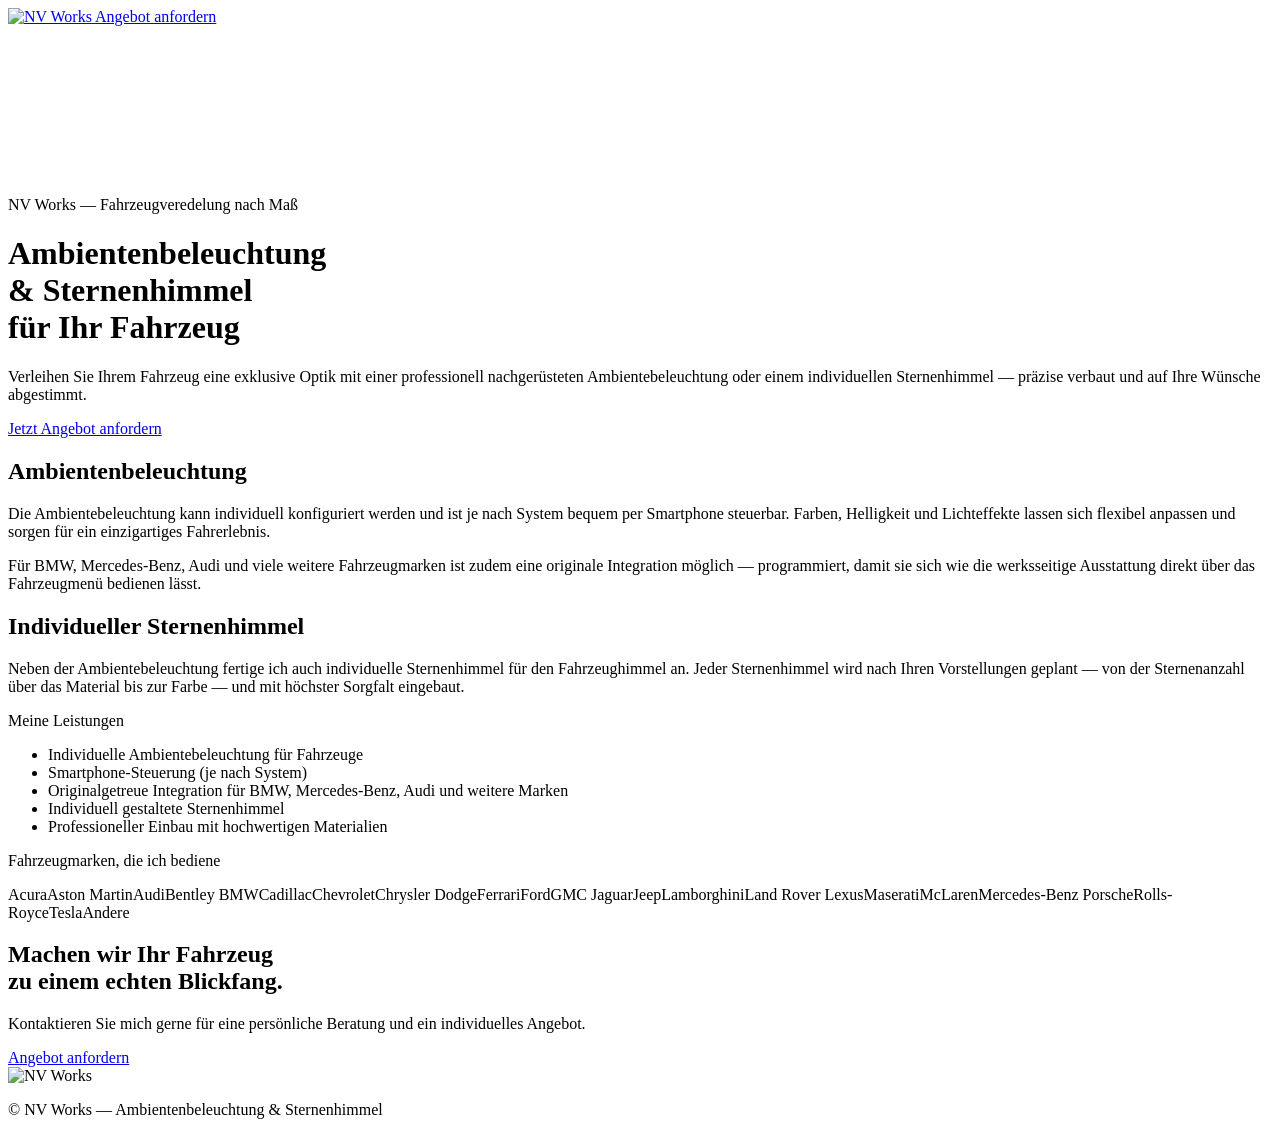
==== index.html @ 104c491f "Update favicon link and image source path" ====
<!DOCTYPE html>
<html lang="de">
<head>
<meta charset="UTF-8">
<meta name="viewport" content="width=device-width, initial-scale=1.0">
<title>NV Works — Ambientenbeleuchtung &amp; Sternenhimmel</title>
<link rel="icon" href="nv-works-logo.jpeg">
<link rel="preconnect" href="https://fonts.googleapis.com">
<link rel="preconnect" href="https://fonts.gstatic.com" crossorigin>
<link href="https://fonts.googleapis.com/css2?family=Oswald:wght@400;500;600;700&family=Inter:wght@400;500;600;700&display=swap" rel="stylesheet">
<link rel="stylesheet" href="css/style.css">
</head>
<body>

<nav class="nav">
  <div class="nav-inner">
    <a href="index.html" class="brand">
     <img src="images/nv-works-logo.jpeg" alt="NV Works" class="brand-logo">
    <a href="quote.html" class="nav-cta">Angebot anfordern</a>
  </div>
</nav>

<header class="hero">
  <canvas id="starfield"></canvas>
  <div class="hero-content">
    <p class="eyebrow">NV Works — Fahrzeugveredelung nach Maß</p>
    <h1>Ambientenbeleuchtung<br>&amp; Sternenhimmel<br>für Ihr Fahrzeug</h1>
    <p class="hero-sub">Verleihen Sie Ihrem Fahrzeug eine exklusive Optik mit einer professionell nachgerüsteten Ambientebeleuchtung oder einem individuellen Sternenhimmel — präzise verbaut und auf Ihre Wünsche abgestimmt.</p>
    <a href="quote.html" class="btn-primary">Jetzt Angebot anfordern</a>
  </div>
</header>

<section class="intro">
  <div class="intro-grid">
    <div class="intro-card">
      <h2>Ambientenbeleuchtung</h2>
      <p>Die Ambientebeleuchtung kann individuell konfiguriert werden und ist je nach System bequem per Smartphone steuerbar. Farben, Helligkeit und Lichteffekte lassen sich flexibel anpassen und sorgen für ein einzigartiges Fahrerlebnis.</p>
      <p>Für BMW, Mercedes-Benz, Audi und viele weitere Fahrzeugmarken ist zudem eine originale Integration möglich — programmiert, damit sie sich wie die werksseitige Ausstattung direkt über das Fahrzeugmenü bedienen lässt.</p>
    </div>
    <div class="intro-card">
      <h2>Individueller Sternenhimmel</h2>
      <p>Neben der Ambientebeleuchtung fertige ich auch individuelle Sternenhimmel für den Fahrzeughimmel an. Jeder Sternenhimmel wird nach Ihren Vorstellungen geplant — von der Sternenanzahl über das Material bis zur Farbe — und mit höchster Sorgfalt eingebaut.</p>
    </div>
  </div>
</section>

<section class="services">
  <p class="eyebrow center">Meine Leistungen</p>
  <ul class="service-list">
    <li>Individuelle Ambientebeleuchtung für Fahrzeuge</li>
    <li>Smartphone-Steuerung (je nach System)</li>
    <li>Originalgetreue Integration für BMW, Mercedes-Benz, Audi und weitere Marken</li>
    <li>Individuell gestaltete Sternenhimmel</li>
    <li>Professioneller Einbau mit hochwertigen Materialien</li>
  </ul>
</section>

<section class="brands">
  <p class="eyebrow center">Fahrzeugmarken, die ich bediene</p>
  <div class="brand-grid">
    <span>Acura</span><span>Aston Martin</span><span>Audi</span><span>Bentley</span>
    <span>BMW</span><span>Cadillac</span><span>Chevrolet</span><span>Chrysler</span>
    <span>Dodge</span><span>Ferrari</span><span>Ford</span><span>GMC</span>
    <span>Jaguar</span><span>Jeep</span><span>Lamborghini</span><span>Land Rover</span>
    <span>Lexus</span><span>Maserati</span><span>McLaren</span><span>Mercedes-Benz</span>
    <span>Porsche</span><span>Rolls-Royce</span><span>Tesla</span><span>Andere</span>
  </div>
</section>

<section class="cta">
  <h2>Machen wir Ihr Fahrzeug<br>zu einem echten Blickfang.</h2>
  <p>Kontaktieren Sie mich gerne für eine persönliche Beratung und ein individuelles Angebot.</p>
  <a href="quote.html" class="btn-primary">Angebot anfordern</a>
</section>

<footer class="footer">
  <img src="images/nv-works-logo.jpeg" alt="NV Works" class="footer-logo">
  <p>© <span id="year"></span> NV Works — Ambientenbeleuchtung &amp; Sternenhimmel</p>
</footer>

<script src="js/script.js"></script>
</body>
</html>
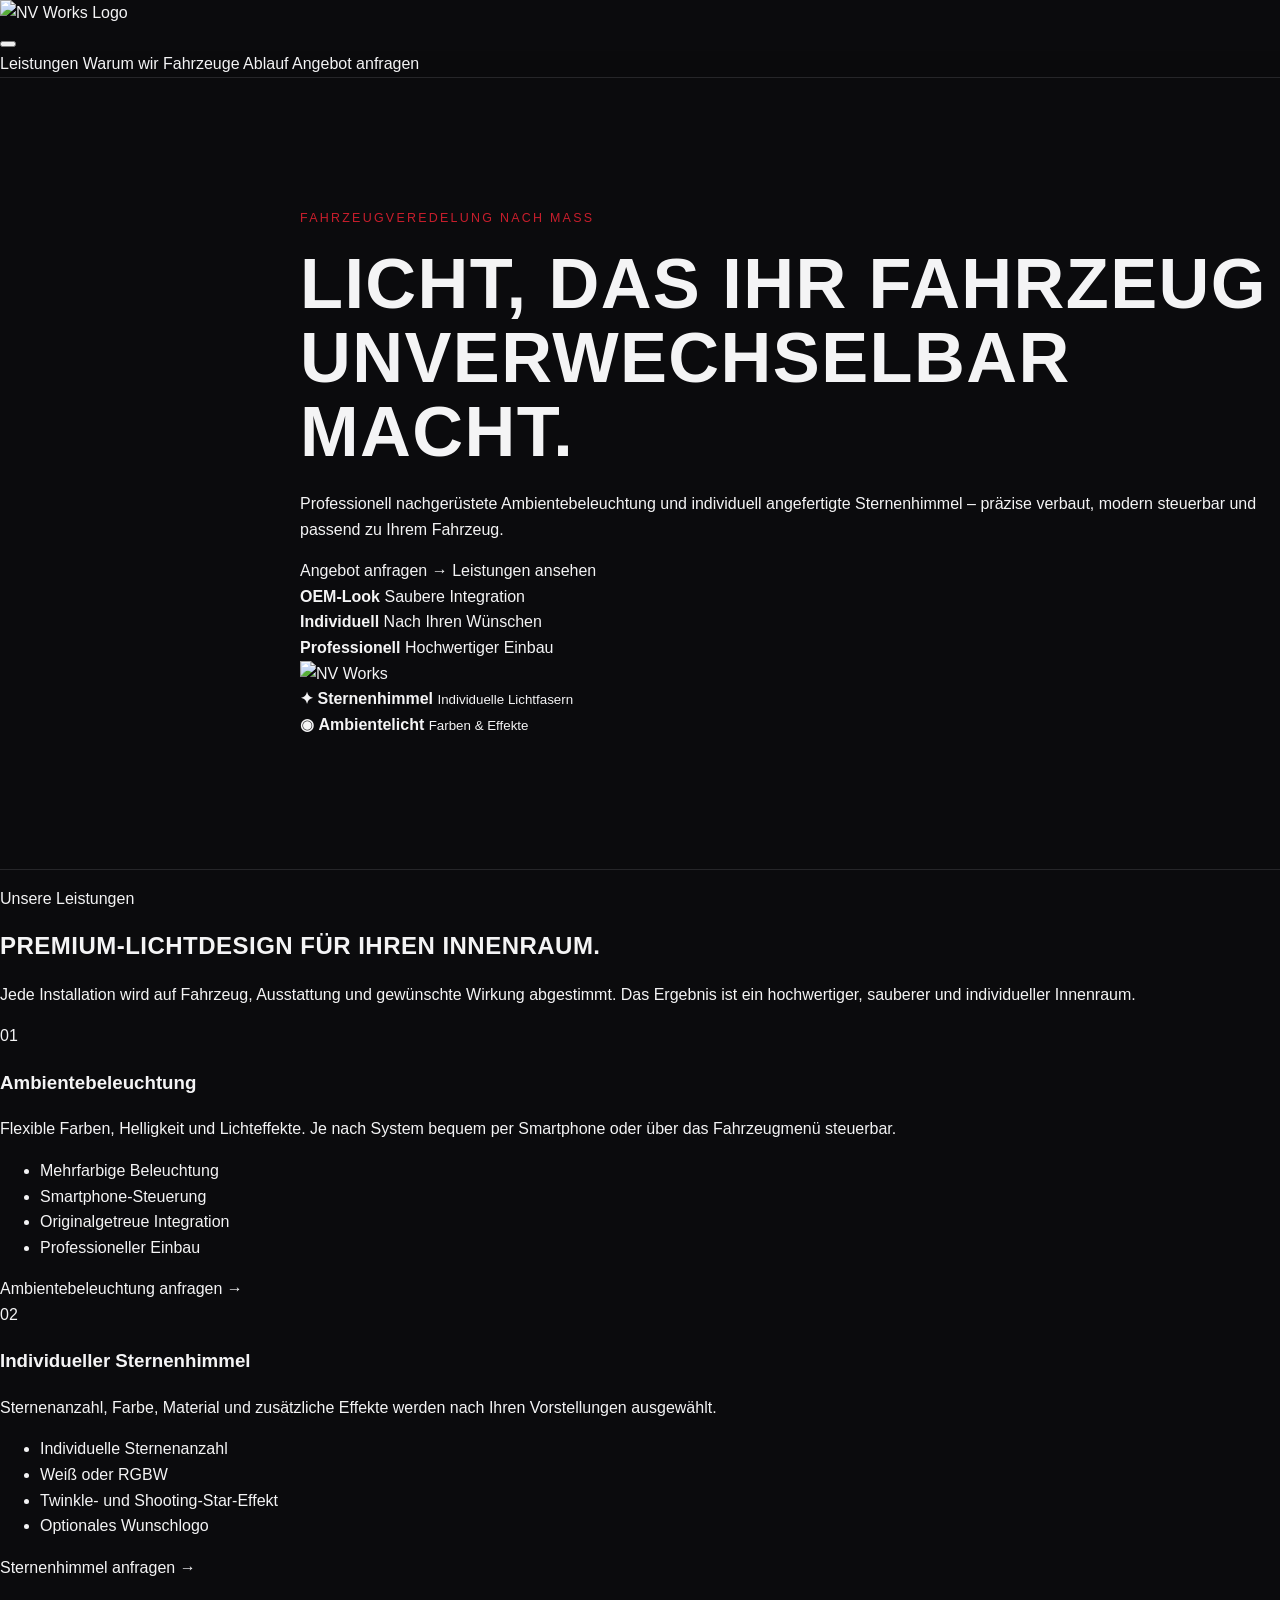
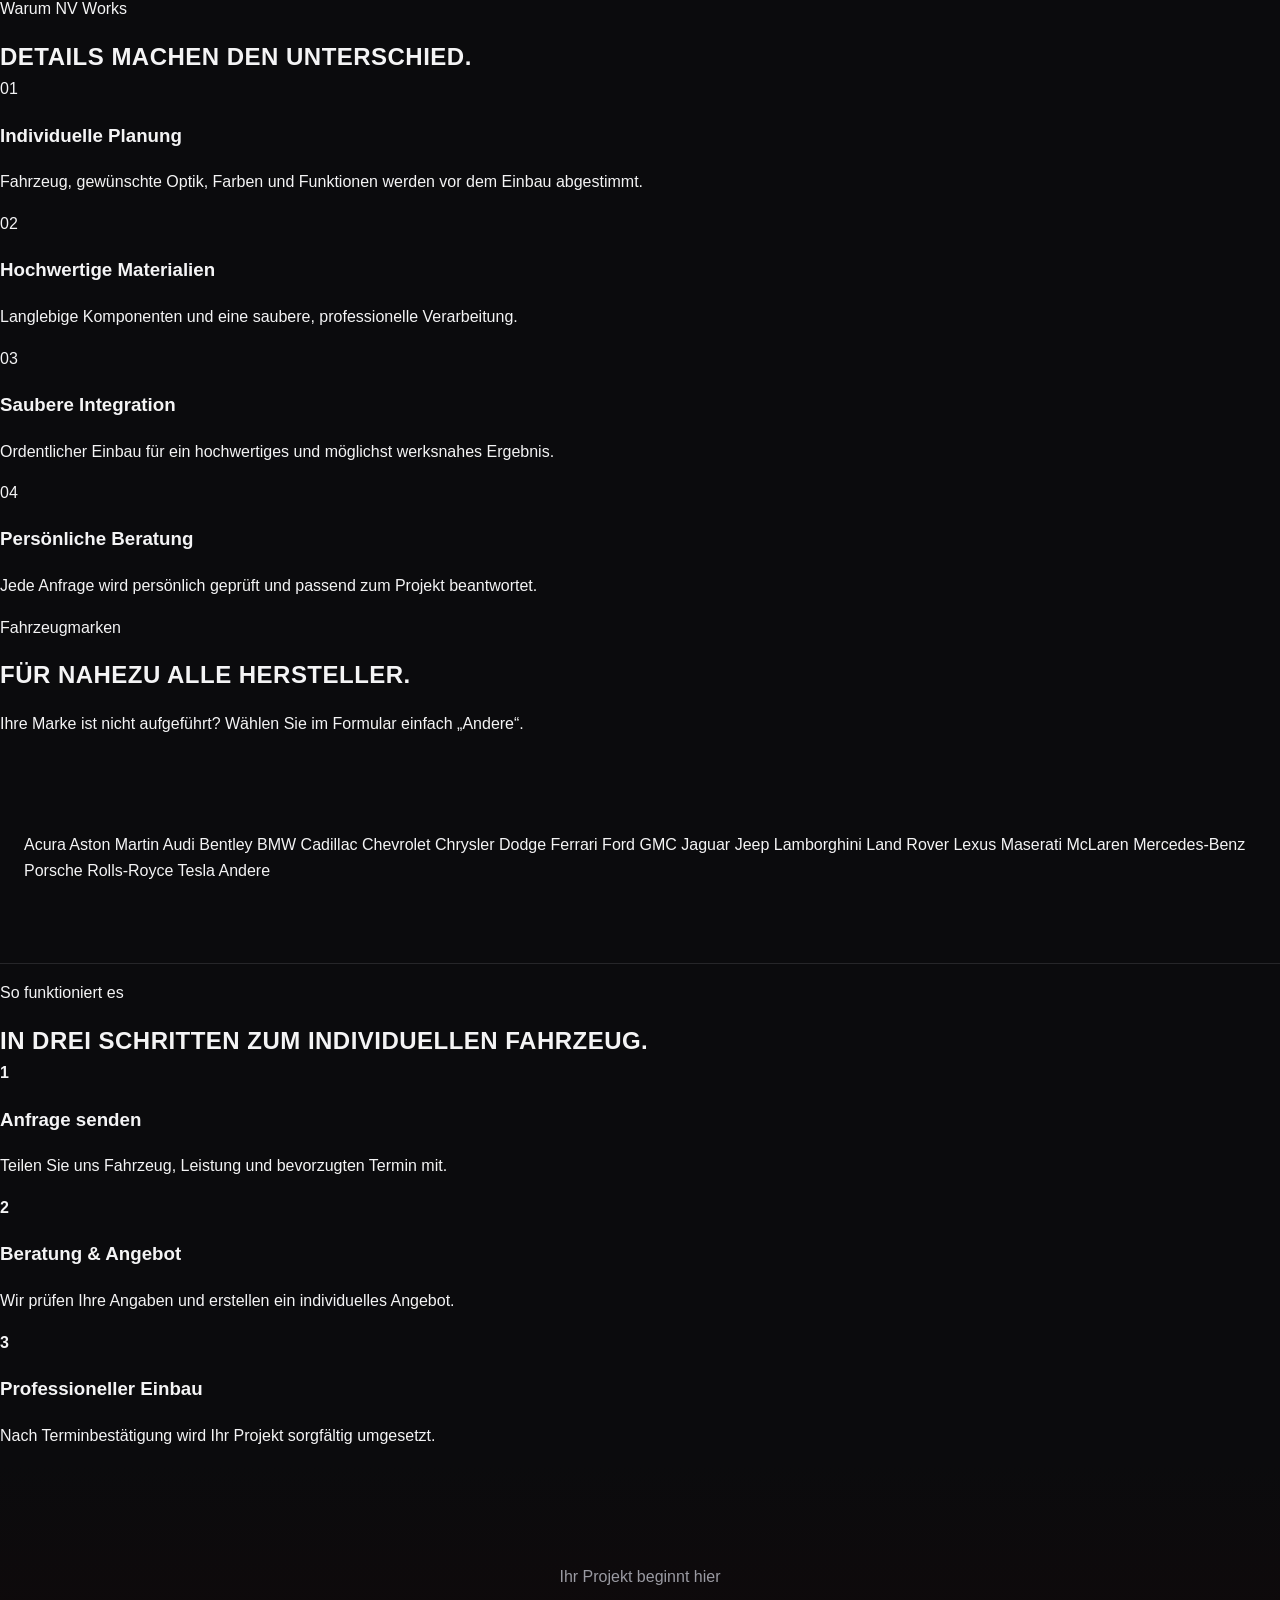
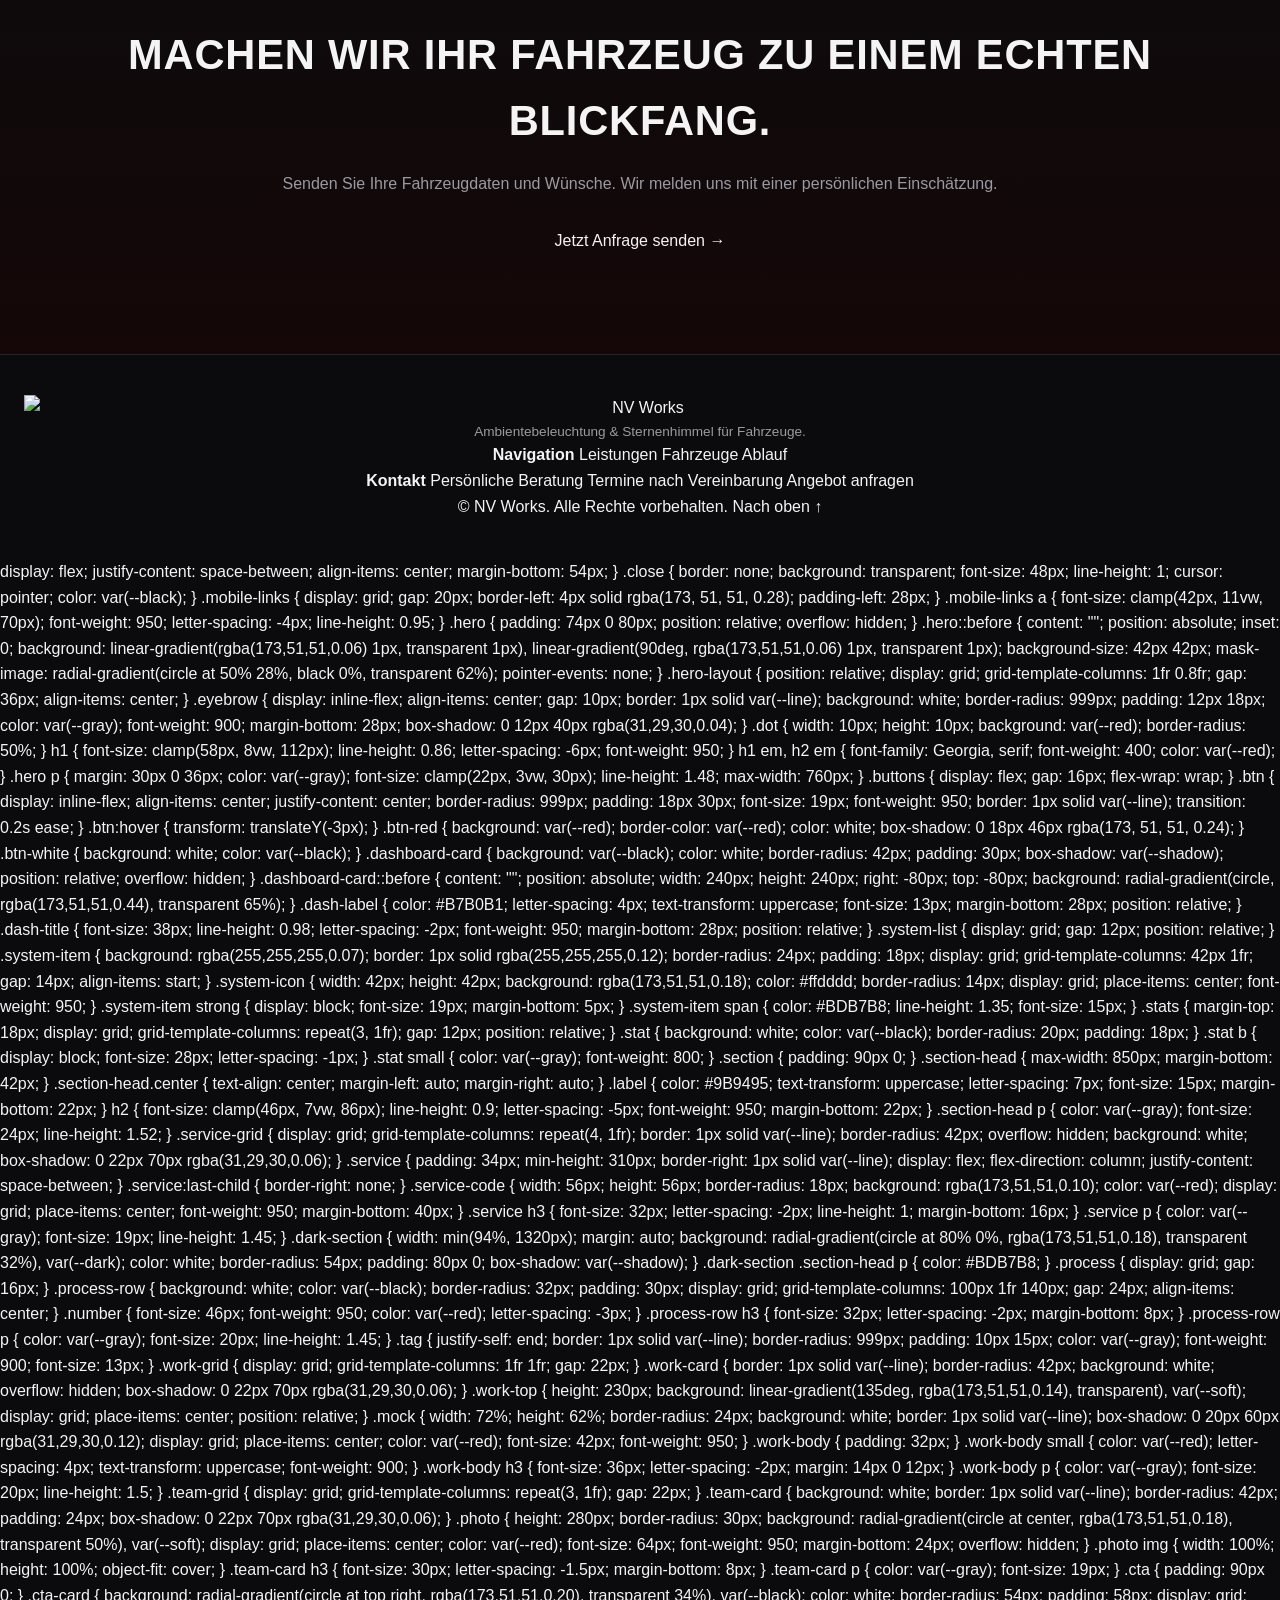
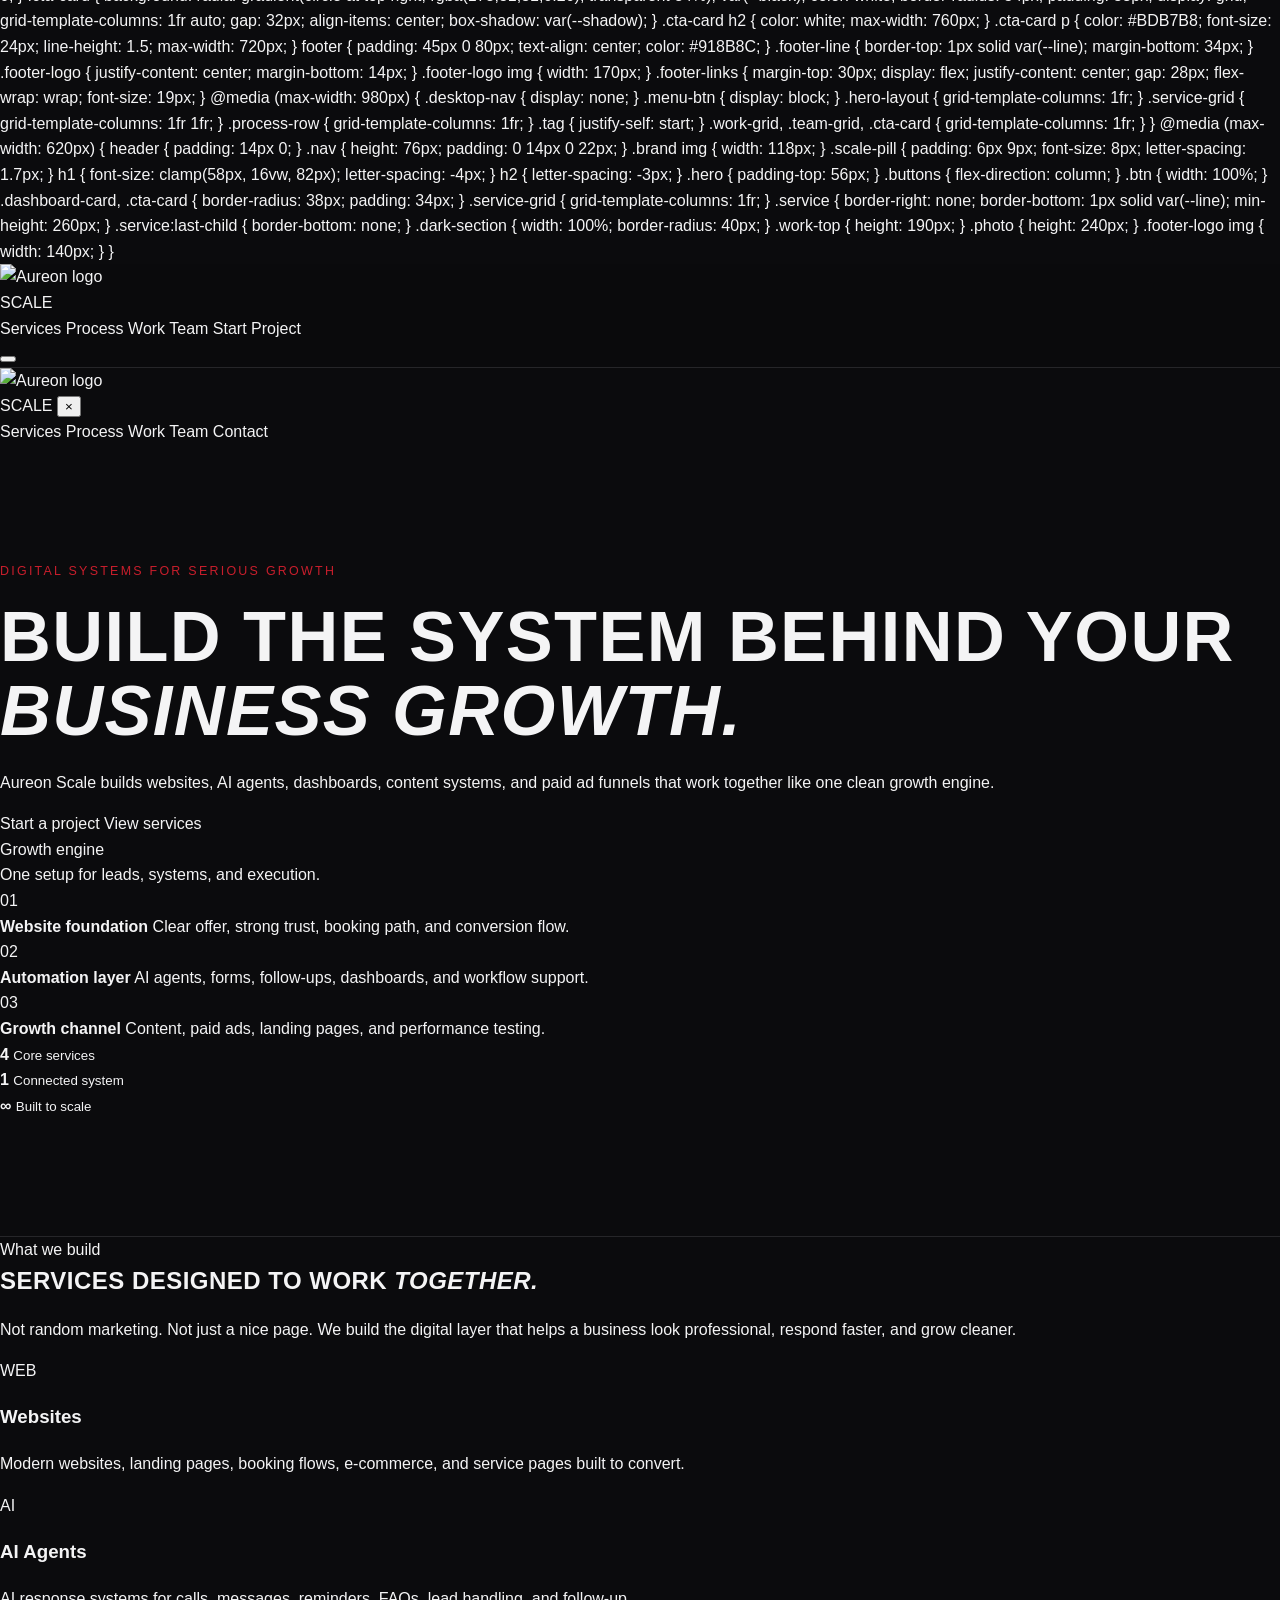
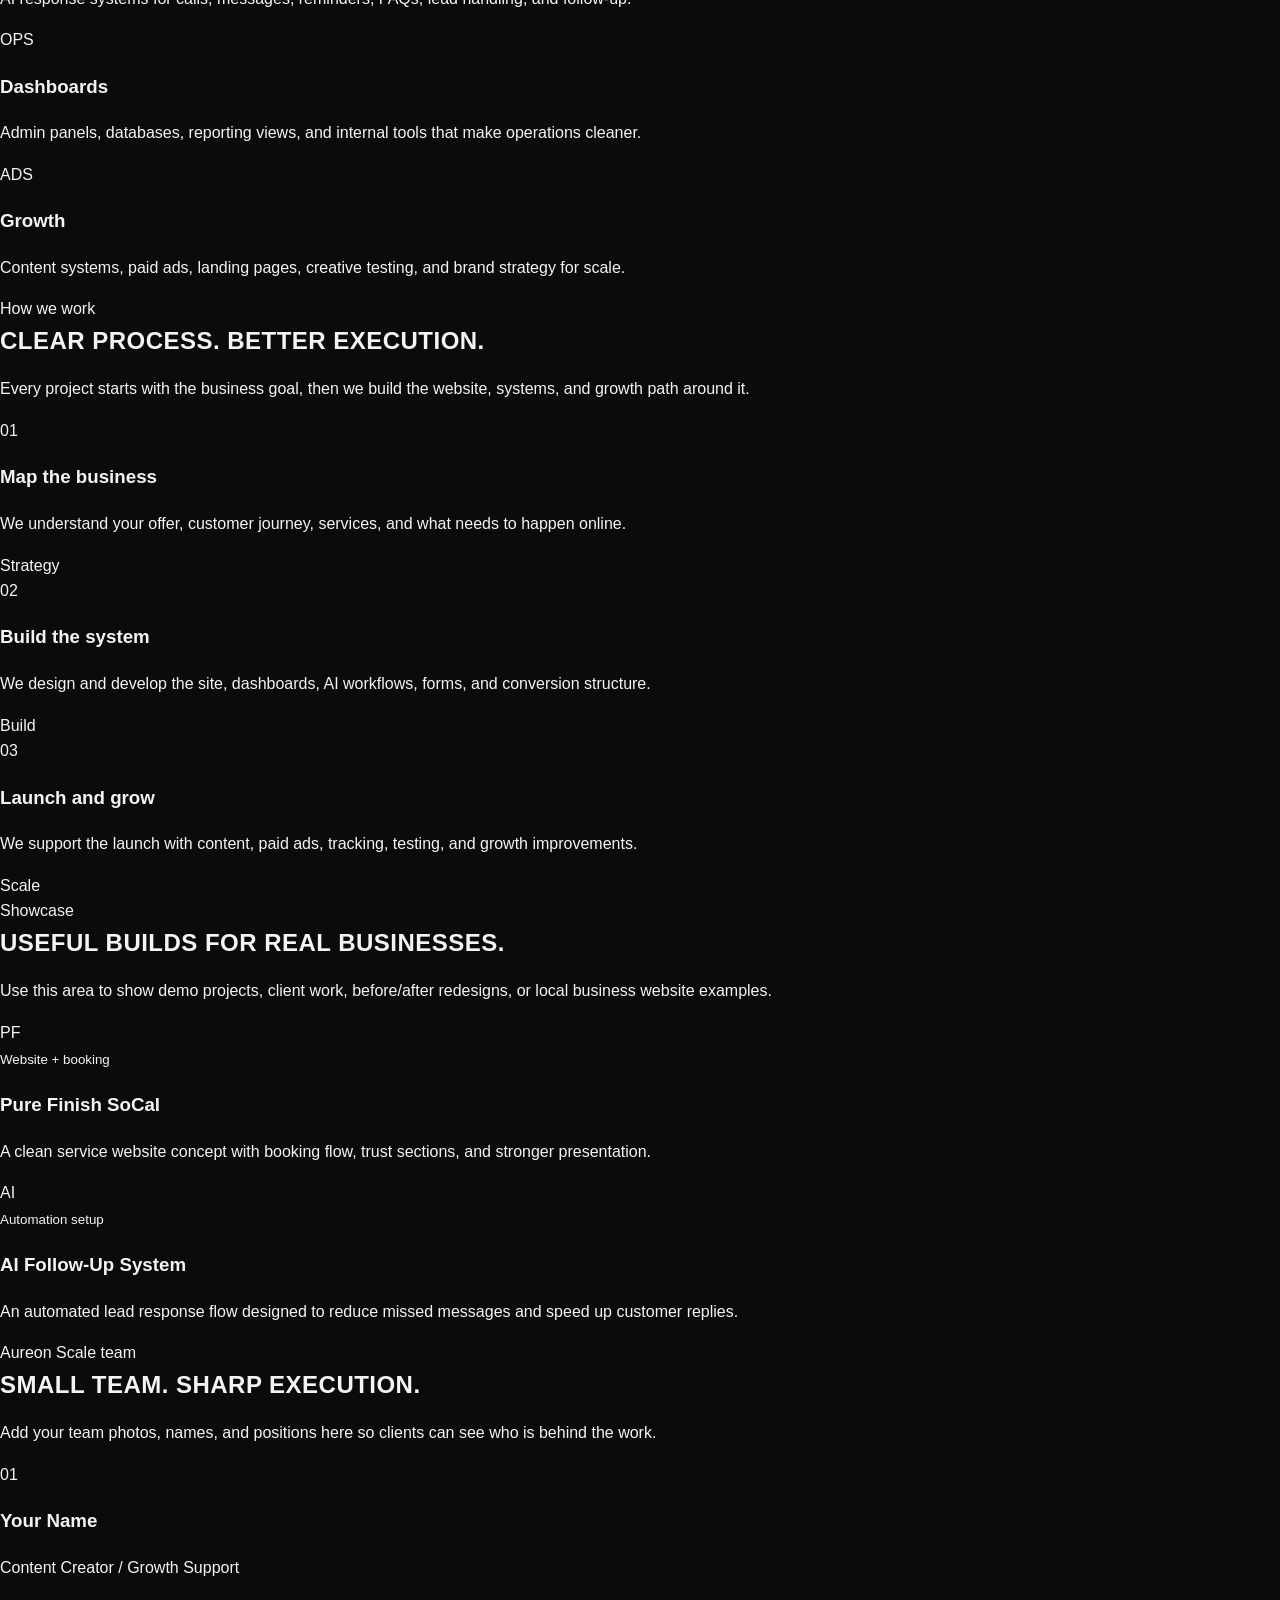
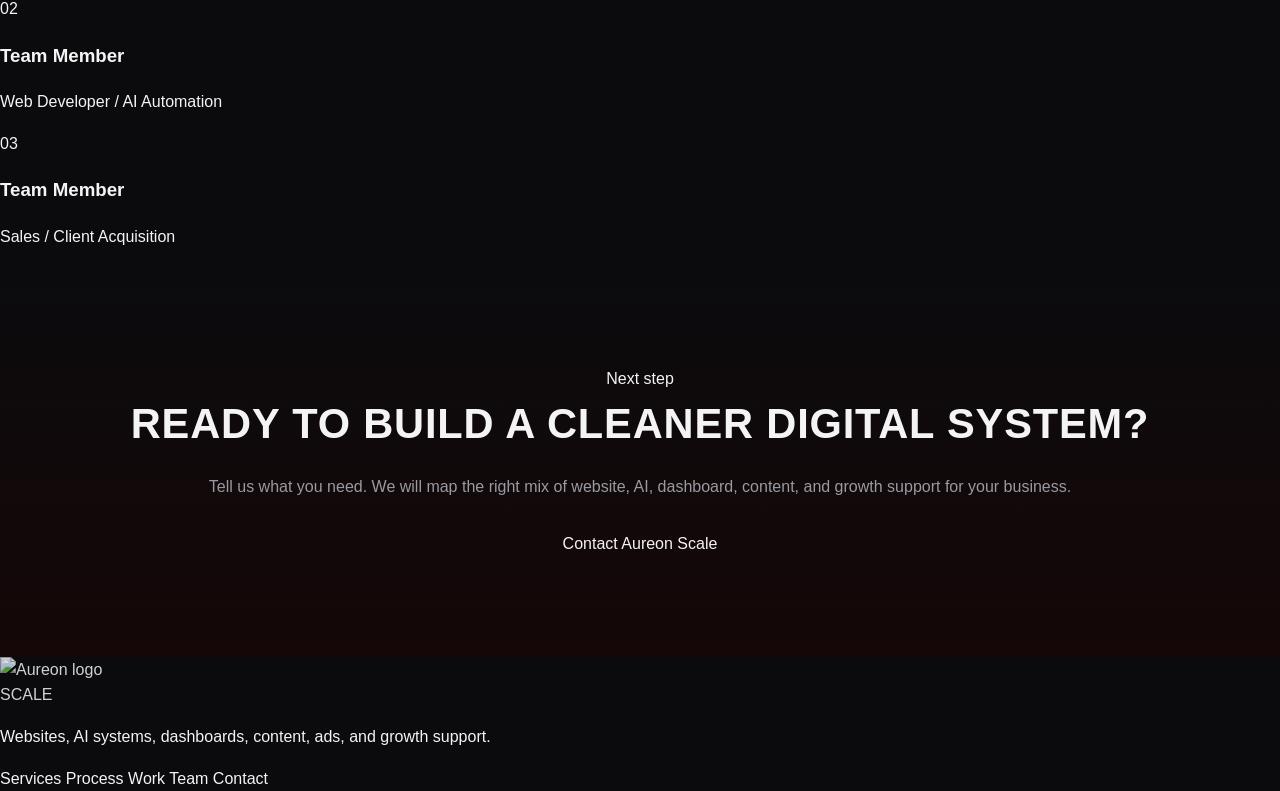
==== commit ed127922: "Update index.html" ====
--- a/index.html
+++ b/index.html
@@ -1,83 +1,1408 @@
 <!DOCTYPE html>
 <html lang="de">
 <head>
-<meta charset="UTF-8">
-<meta name="viewport" content="width=device-width, initial-scale=1.0">
-<title>NV Works — Ambientenbeleuchtung &amp; Sternenhimmel</title>
-<link rel="icon" href="nv-works-logo.jpeg">
-<link rel="preconnect" href="https://fonts.googleapis.com">
-<link rel="preconnect" href="https://fonts.gstatic.com" crossorigin>
-<link href="https://fonts.googleapis.com/css2?family=Oswald:wght@400;500;600;700&family=Inter:wght@400;500;600;700&display=swap" rel="stylesheet">
-<link rel="stylesheet" href="css/style.css">
+  <meta charset="UTF-8">
+  <meta name="viewport" content="width=device-width, initial-scale=1.0">
+  <meta name="description" content="NV Works – Ambientebeleuchtung und Sternenhimmel für Fahrzeuge.">
+  <meta name="theme-color" content="#080808">
+  <title>NV Works | Ambientebeleuchtung & Sternenhimmel</title>
+
+  <link rel="icon" href="nv-works-logo.png" type="image/png">
+  <link rel="stylesheet" href="style.css">
+  <script src="script.js" defer></script>
 </head>
+
 <body>
-
-<nav class="nav">
-  <div class="nav-inner">
-    <a href="index.html" class="brand">
-     <img src="images/nv-works-logo.jpeg" alt="NV Works" class="brand-logo">
-    <a href="quote.html" class="nav-cta">Angebot anfordern</a>
-  </div>
-</nav>
-
-<header class="hero">
-  <canvas id="starfield"></canvas>
-  <div class="hero-content">
-    <p class="eyebrow">NV Works — Fahrzeugveredelung nach Maß</p>
-    <h1>Ambientenbeleuchtung<br>&amp; Sternenhimmel<br>für Ihr Fahrzeug</h1>
-    <p class="hero-sub">Verleihen Sie Ihrem Fahrzeug eine exklusive Optik mit einer professionell nachgerüsteten Ambientebeleuchtung oder einem individuellen Sternenhimmel — präzise verbaut und auf Ihre Wünsche abgestimmt.</p>
-    <a href="quote.html" class="btn-primary">Jetzt Angebot anfordern</a>
-  </div>
-</header>
-
-<section class="intro">
-  <div class="intro-grid">
-    <div class="intro-card">
-      <h2>Ambientenbeleuchtung</h2>
-      <p>Die Ambientebeleuchtung kann individuell konfiguriert werden und ist je nach System bequem per Smartphone steuerbar. Farben, Helligkeit und Lichteffekte lassen sich flexibel anpassen und sorgen für ein einzigartiges Fahrerlebnis.</p>
-      <p>Für BMW, Mercedes-Benz, Audi und viele weitere Fahrzeugmarken ist zudem eine originale Integration möglich — programmiert, damit sie sich wie die werksseitige Ausstattung direkt über das Fahrzeugmenü bedienen lässt.</p>
+  <header class="header" id="top">
+    <div class="container nav-wrap">
+      <a class="logo" href="index.html" aria-label="NV Works Startseite">
+        <img src="nv-works-logo.png" alt="NV Works Logo">
+      </a>
+
+      <button class="menu-btn" aria-label="Menü öffnen" aria-expanded="false">
+        <span></span>
+        <span></span>
+        <span></span>
+      </button>
+
+      <nav class="nav">
+        <a href="#services">Leistungen</a>
+        <a href="#benefits">Warum wir</a>
+        <a href="#brands">Fahrzeuge</a>
+        <a href="#process">Ablauf</a>
+        <a class="nav-button" href="quote.html">Angebot anfragen</a>
+      </nav>
     </div>
-    <div class="intro-card">
-      <h2>Individueller Sternenhimmel</h2>
-      <p>Neben der Ambientebeleuchtung fertige ich auch individuelle Sternenhimmel für den Fahrzeughimmel an. Jeder Sternenhimmel wird nach Ihren Vorstellungen geplant — von der Sternenanzahl über das Material bis zur Farbe — und mit höchster Sorgfalt eingebaut.</p>
+  </header>
+
+  <main>
+    <section class="hero">
+      <canvas class="stars" aria-hidden="true"></canvas>
+
+      <div class="container hero-grid">
+        <div class="hero-copy reveal">
+          <p class="eyebrow">
+            <i></i>
+            Fahrzeugveredelung nach Maß
+          </p>
+
+          <h1>
+            Licht, das Ihr Fahrzeug
+            <span>unverwechselbar</span> macht.
+          </h1>
+
+          <p class="lead">
+            Professionell nachgerüstete Ambientebeleuchtung und individuell
+            angefertigte Sternenhimmel – präzise verbaut, modern steuerbar und
+            passend zu Ihrem Fahrzeug.
+          </p>
+
+          <div class="hero-actions">
+            <a class="btn primary" href="quote.html">
+              Angebot anfragen <b>→</b>
+            </a>
+
+            <a class="btn secondary" href="#services">
+              Leistungen ansehen
+            </a>
+          </div>
+
+          <div class="proof">
+            <div>
+              <strong>OEM-Look</strong>
+              <span>Saubere Integration</span>
+            </div>
+
+            <div>
+              <strong>Individuell</strong>
+              <span>Nach Ihren Wünschen</span>
+            </div>
+
+            <div>
+              <strong>Professionell</strong>
+              <span>Hochwertiger Einbau</span>
+            </div>
+          </div>
+        </div>
+
+        <div class="hero-logo reveal">
+          <div class="logo-card">
+            <img src="nv-works-logo.png" alt="NV Works">
+          </div>
+
+          <div class="float-card card-a">
+            <b>✦</b>
+
+            <span>
+              <strong>Sternenhimmel</strong>
+              <small>Individuelle Lichtfasern</small>
+            </span>
+          </div>
+
+          <div class="float-card card-b">
+            <b>◉</b>
+
+            <span>
+              <strong>Ambientelicht</strong>
+              <small>Farben & Effekte</small>
+            </span>
+          </div>
+        </div>
+      </div>
+    </section>
+
+    <section class="section light" id="services">
+      <div class="container">
+        <div class="section-head reveal">
+          <div>
+            <p class="kicker">Unsere Leistungen</p>
+            <h2>Premium-Lichtdesign für Ihren Innenraum.</h2>
+          </div>
+
+          <p>
+            Jede Installation wird auf Fahrzeug, Ausstattung und gewünschte
+            Wirkung abgestimmt. Das Ergebnis ist ein hochwertiger, sauberer und
+            individueller Innenraum.
+          </p>
+        </div>
+
+        <div class="service-grid">
+          <article class="service-card reveal">
+            <span class="number">01</span>
+
+            <div class="service-icon lines">
+              <i></i>
+              <i></i>
+              <i></i>
+            </div>
+
+            <h3>Ambientebeleuchtung</h3>
+
+            <p>
+              Flexible Farben, Helligkeit und Lichteffekte. Je nach System
+              bequem per Smartphone oder über das Fahrzeugmenü steuerbar.
+            </p>
+
+            <ul>
+              <li>Mehrfarbige Beleuchtung</li>
+              <li>Smartphone-Steuerung</li>
+              <li>Originalgetreue Integration</li>
+              <li>Professioneller Einbau</li>
+            </ul>
+
+            <a href="quote.html?service=ambient">
+              Ambientebeleuchtung anfragen →
+            </a>
+          </article>
+
+          <article class="service-card dark-card reveal">
+            <span class="number">02</span>
+
+            <div class="service-icon dots">
+              <i></i>
+              <i></i>
+              <i></i>
+              <i></i>
+              <i></i>
+            </div>
+
+            <h3>Individueller Sternenhimmel</h3>
+
+            <p>
+              Sternenanzahl, Farbe, Material und zusätzliche Effekte werden
+              nach Ihren Vorstellungen ausgewählt.
+            </p>
+
+            <ul>
+              <li>Individuelle Sternenanzahl</li>
+              <li>Weiß oder RGBW</li>
+              <li>Twinkle- und Shooting-Star-Effekt</li>
+              <li>Optionales Wunschlogo</li>
+            </ul>
+
+            <a href="quote.html?service=starlight">
+              Sternenhimmel anfragen →
+            </a>
+          </article>
+        </div>
+      </div>
+    </section>
+
+    <section class="section black" id="benefits">
+      <div class="container">
+        <div class="section-head one reveal">
+          <div>
+            <p class="kicker">Warum NV Works</p>
+            <h2>Details machen den Unterschied.</h2>
+          </div>
+        </div>
+
+        <div class="feature-grid">
+          <article class="feature reveal">
+            <span>01</span>
+            <h3>Individuelle Planung</h3>
+
+            <p>
+              Fahrzeug, gewünschte Optik, Farben und Funktionen werden vor dem
+              Einbau abgestimmt.
+            </p>
+          </article>
+
+          <article class="feature reveal">
+            <span>02</span>
+            <h3>Hochwertige Materialien</h3>
+
+            <p>
+              Langlebige Komponenten und eine saubere, professionelle
+              Verarbeitung.
+            </p>
+          </article>
+
+          <article class="feature reveal">
+            <span>03</span>
+            <h3>Saubere Integration</h3>
+
+            <p>
+              Ordentlicher Einbau für ein hochwertiges und möglichst
+              werksnahes Ergebnis.
+            </p>
+          </article>
+
+          <article class="feature reveal">
+            <span>04</span>
+            <h3>Persönliche Beratung</h3>
+
+            <p>
+              Jede Anfrage wird persönlich geprüft und passend zum Projekt
+              beantwortet.
+            </p>
+          </article>
+        </div>
+      </div>
+    </section>
+
+    <section class="section white" id="brands">
+      <div class="container">
+        <div class="section-head reveal">
+          <div>
+            <p class="kicker">Fahrzeugmarken</p>
+            <h2>Für nahezu alle Hersteller.</h2>
+          </div>
+
+          <p>
+            Ihre Marke ist nicht aufgeführt? Wählen Sie im Formular einfach
+            „Andere“.
+          </p>
+        </div>
+
+        <div class="brands reveal">
+          <span>Acura</span>
+          <span>Aston Martin</span>
+          <span>Audi</span>
+          <span>Bentley</span>
+          <span>BMW</span>
+          <span>Cadillac</span>
+          <span>Chevrolet</span>
+          <span>Chrysler</span>
+          <span>Dodge</span>
+          <span>Ferrari</span>
+          <span>Ford</span>
+          <span>GMC</span>
+          <span>Jaguar</span>
+          <span>Jeep</span>
+          <span>Lamborghini</span>
+          <span>Land Rover</span>
+          <span>Lexus</span>
+          <span>Maserati</span>
+          <span>McLaren</span>
+          <span>Mercedes-Benz</span>
+          <span>Porsche</span>
+          <span>Rolls-Royce</span>
+          <span>Tesla</span>
+          <span>Andere</span>
+        </div>
+      </div>
+    </section>
+
+    <section class="section light" id="process">
+      <div class="container">
+        <div class="section-head one reveal">
+          <div>
+            <p class="kicker">So funktioniert es</p>
+            <h2>In drei Schritten zum individuellen Fahrzeug.</h2>
+          </div>
+        </div>
+
+        <div class="steps">
+          <article class="step reveal">
+            <b>1</b>
+            <h3>Anfrage senden</h3>
+
+            <p>
+              Teilen Sie uns Fahrzeug, Leistung und bevorzugten Termin mit.
+            </p>
+          </article>
+
+          <article class="step reveal">
+            <b>2</b>
+            <h3>Beratung & Angebot</h3>
+
+            <p>
+              Wir prüfen Ihre Angaben und erstellen ein individuelles Angebot.
+            </p>
+          </article>
+
+          <article class="step reveal">
+            <b>3</b>
+            <h3>Professioneller Einbau</h3>
+
+            <p>
+              Nach Terminbestätigung wird Ihr Projekt sorgfältig umgesetzt.
+            </p>
+          </article>
+        </div>
+      </div>
+    </section>
+
+    <section class="cta-section">
+      <div class="container">
+        <div class="cta reveal">
+          <div>
+            <p class="kicker">Ihr Projekt beginnt hier</p>
+
+            <h2>
+              Machen wir Ihr Fahrzeug zu einem echten Blickfang.
+            </h2>
+
+            <p>
+              Senden Sie Ihre Fahrzeugdaten und Wünsche. Wir melden uns mit
+              einer persönlichen Einschätzung.
+            </p>
+          </div>
+
+          <a class="btn primary" href="quote.html">
+            Jetzt Anfrage senden →
+          </a>
+        </div>
+      </div>
+    </section>
+  </main>
+
+  <footer class="footer">
+    <div class="container footer-grid">
+      <div>
+        <img src="nv-works-logo.png" alt="NV Works">
+
+        <p>
+          Ambientebeleuchtung & Sternenhimmel für Fahrzeuge.
+        </p>
+      </div>
+
+      <div>
+        <strong>Navigation</strong>
+        <a href="#services">Leistungen</a>
+        <a href="#brands">Fahrzeuge</a>
+        <a href="#process">Ablauf</a>
+      </div>
+
+      <div>
+        <strong>Kontakt</strong>
+        <span>Persönliche Beratung</span>
+        <span>Termine nach Vereinbarung</span>
+        <a href="quote.html">Angebot anfragen</a>
+      </div>
+    </div>
+
+    <div class="container footer-bottom">
+      <span>
+        © <span data-year></span> NV Works. Alle Rechte vorbehalten.
+      </span>
+
+      <a href="#top">Nach oben ↑</a>
+    </div>
+  </footer>
+</body>
+</html>
+
+
+
+
+
+
+
+
+
+
+
+
+
+
+
+
+
+
+
+
+
+
+
+
+
+
+
+
+
+         display: flex;
+      justify-content: space-between;
+      align-items: center;
+      margin-bottom: 54px;
+    }
+
+    .close {
+      border: none;
+      background: transparent;
+      font-size: 48px;
+      line-height: 1;
+      cursor: pointer;
+      color: var(--black);
+    }
+
+    .mobile-links {
+      display: grid;
+      gap: 20px;
+      border-left: 4px solid rgba(173, 51, 51, 0.28);
+      padding-left: 28px;
+    }
+
+    .mobile-links a {
+      font-size: clamp(42px, 11vw, 70px);
+      font-weight: 950;
+      letter-spacing: -4px;
+      line-height: 0.95;
+    }
+
+    .hero {
+      padding: 74px 0 80px;
+      position: relative;
+      overflow: hidden;
+    }
+
+    .hero::before {
+      content: "";
+      position: absolute;
+      inset: 0;
+      background:
+        linear-gradient(rgba(173,51,51,0.06) 1px, transparent 1px),
+        linear-gradient(90deg, rgba(173,51,51,0.06) 1px, transparent 1px);
+      background-size: 42px 42px;
+      mask-image: radial-gradient(circle at 50% 28%, black 0%, transparent 62%);
+      pointer-events: none;
+    }
+
+    .hero-layout {
+      position: relative;
+      display: grid;
+      grid-template-columns: 1fr 0.8fr;
+      gap: 36px;
+      align-items: center;
+    }
+
+    .eyebrow {
+      display: inline-flex;
+      align-items: center;
+      gap: 10px;
+      border: 1px solid var(--line);
+      background: white;
+      border-radius: 999px;
+      padding: 12px 18px;
+      color: var(--gray);
+      font-weight: 900;
+      margin-bottom: 28px;
+      box-shadow: 0 12px 40px rgba(31,29,30,0.04);
+    }
+
+    .dot {
+      width: 10px;
+      height: 10px;
+      background: var(--red);
+      border-radius: 50%;
+    }
+
+    h1 {
+      font-size: clamp(58px, 8vw, 112px);
+      line-height: 0.86;
+      letter-spacing: -6px;
+      font-weight: 950;
+    }
+
+    h1 em,
+    h2 em {
+      font-family: Georgia, serif;
+      font-weight: 400;
+      color: var(--red);
+    }
+
+    .hero p {
+      margin: 30px 0 36px;
+      color: var(--gray);
+      font-size: clamp(22px, 3vw, 30px);
+      line-height: 1.48;
+      max-width: 760px;
+    }
+
+    .buttons {
+      display: flex;
+      gap: 16px;
+      flex-wrap: wrap;
+    }
+
+    .btn {
+      display: inline-flex;
+      align-items: center;
+      justify-content: center;
+      border-radius: 999px;
+      padding: 18px 30px;
+      font-size: 19px;
+      font-weight: 950;
+      border: 1px solid var(--line);
+      transition: 0.2s ease;
+    }
+
+    .btn:hover {
+      transform: translateY(-3px);
+    }
+
+    .btn-red {
+      background: var(--red);
+      border-color: var(--red);
+      color: white;
+      box-shadow: 0 18px 46px rgba(173, 51, 51, 0.24);
+    }
+
+    .btn-white {
+      background: white;
+      color: var(--black);
+    }
+
+    .dashboard-card {
+      background: var(--black);
+      color: white;
+      border-radius: 42px;
+      padding: 30px;
+      box-shadow: var(--shadow);
+      position: relative;
+      overflow: hidden;
+    }
+
+    .dashboard-card::before {
+      content: "";
+      position: absolute;
+      width: 240px;
+      height: 240px;
+      right: -80px;
+      top: -80px;
+      background: radial-gradient(circle, rgba(173,51,51,0.44), transparent 65%);
+    }
+
+    .dash-label {
+      color: #B7B0B1;
+      letter-spacing: 4px;
+      text-transform: uppercase;
+      font-size: 13px;
+      margin-bottom: 28px;
+      position: relative;
+    }
+
+    .dash-title {
+      font-size: 38px;
+      line-height: 0.98;
+      letter-spacing: -2px;
+      font-weight: 950;
+      margin-bottom: 28px;
+      position: relative;
+    }
+
+    .system-list {
+      display: grid;
+      gap: 12px;
+      position: relative;
+    }
+
+    .system-item {
+      background: rgba(255,255,255,0.07);
+      border: 1px solid rgba(255,255,255,0.12);
+      border-radius: 24px;
+      padding: 18px;
+      display: grid;
+      grid-template-columns: 42px 1fr;
+      gap: 14px;
+      align-items: start;
+    }
+
+    .system-icon {
+      width: 42px;
+      height: 42px;
+      background: rgba(173,51,51,0.18);
+      color: #ffdddd;
+      border-radius: 14px;
+      display: grid;
+      place-items: center;
+      font-weight: 950;
+    }
+
+    .system-item strong {
+      display: block;
+      font-size: 19px;
+      margin-bottom: 5px;
+    }
+
+    .system-item span {
+      color: #BDB7B8;
+      line-height: 1.35;
+      font-size: 15px;
+    }
+
+    .stats {
+      margin-top: 18px;
+      display: grid;
+      grid-template-columns: repeat(3, 1fr);
+      gap: 12px;
+      position: relative;
+    }
+
+    .stat {
+      background: white;
+      color: var(--black);
+      border-radius: 20px;
+      padding: 18px;
+    }
+
+    .stat b {
+      display: block;
+      font-size: 28px;
+      letter-spacing: -1px;
+    }
+
+    .stat small {
+      color: var(--gray);
+      font-weight: 800;
+    }
+
+    .section {
+      padding: 90px 0;
+    }
+
+    .section-head {
+      max-width: 850px;
+      margin-bottom: 42px;
+    }
+
+    .section-head.center {
+      text-align: center;
+      margin-left: auto;
+      margin-right: auto;
+    }
+
+    .label {
+      color: #9B9495;
+      text-transform: uppercase;
+      letter-spacing: 7px;
+      font-size: 15px;
+      margin-bottom: 22px;
+    }
+
+    h2 {
+      font-size: clamp(46px, 7vw, 86px);
+      line-height: 0.9;
+      letter-spacing: -5px;
+      font-weight: 950;
+      margin-bottom: 22px;
+    }
+
+    .section-head p {
+      color: var(--gray);
+      font-size: 24px;
+      line-height: 1.52;
+    }
+
+    .service-grid {
+      display: grid;
+      grid-template-columns: repeat(4, 1fr);
+      border: 1px solid var(--line);
+      border-radius: 42px;
+      overflow: hidden;
+      background: white;
+      box-shadow: 0 22px 70px rgba(31,29,30,0.06);
+    }
+
+    .service {
+      padding: 34px;
+      min-height: 310px;
+      border-right: 1px solid var(--line);
+      display: flex;
+      flex-direction: column;
+      justify-content: space-between;
+    }
+
+    .service:last-child {
+      border-right: none;
+    }
+
+    .service-code {
+      width: 56px;
+      height: 56px;
+      border-radius: 18px;
+      background: rgba(173,51,51,0.10);
+      color: var(--red);
+      display: grid;
+      place-items: center;
+      font-weight: 950;
+      margin-bottom: 40px;
+    }
+
+    .service h3 {
+      font-size: 32px;
+      letter-spacing: -2px;
+      line-height: 1;
+      margin-bottom: 16px;
+    }
+
+    .service p {
+      color: var(--gray);
+      font-size: 19px;
+      line-height: 1.45;
+    }
+
+    .dark-section {
+      width: min(94%, 1320px);
+      margin: auto;
+      background:
+        radial-gradient(circle at 80% 0%, rgba(173,51,51,0.18), transparent 32%),
+        var(--dark);
+      color: white;
+      border-radius: 54px;
+      padding: 80px 0;
+      box-shadow: var(--shadow);
+    }
+
+    .dark-section .section-head p {
+      color: #BDB7B8;
+    }
+
+    .process {
+      display: grid;
+      gap: 16px;
+    }
+
+    .process-row {
+      background: white;
+      color: var(--black);
+      border-radius: 32px;
+      padding: 30px;
+      display: grid;
+      grid-template-columns: 100px 1fr 140px;
+      gap: 24px;
+      align-items: center;
+    }
+
+    .number {
+      font-size: 46px;
+      font-weight: 950;
+      color: var(--red);
+      letter-spacing: -3px;
+    }
+
+    .process-row h3 {
+      font-size: 32px;
+      letter-spacing: -2px;
+      margin-bottom: 8px;
+    }
+
+    .process-row p {
+      color: var(--gray);
+      font-size: 20px;
+      line-height: 1.45;
+    }
+
+    .tag {
+      justify-self: end;
+      border: 1px solid var(--line);
+      border-radius: 999px;
+      padding: 10px 15px;
+      color: var(--gray);
+      font-weight: 900;
+      font-size: 13px;
+    }
+
+    .work-grid {
+      display: grid;
+      grid-template-columns: 1fr 1fr;
+      gap: 22px;
+    }
+
+    .work-card {
+      border: 1px solid var(--line);
+      border-radius: 42px;
+      background: white;
+      overflow: hidden;
+      box-shadow: 0 22px 70px rgba(31,29,30,0.06);
+    }
+
+    .work-top {
+      height: 230px;
+      background:
+        linear-gradient(135deg, rgba(173,51,51,0.14), transparent),
+        var(--soft);
+      display: grid;
+      place-items: center;
+      position: relative;
+    }
+
+    .mock {
+      width: 72%;
+      height: 62%;
+      border-radius: 24px;
+      background: white;
+      border: 1px solid var(--line);
+      box-shadow: 0 20px 60px rgba(31,29,30,0.12);
+      display: grid;
+      place-items: center;
+      color: var(--red);
+      font-size: 42px;
+      font-weight: 950;
+    }
+
+    .work-body {
+      padding: 32px;
+    }
+
+    .work-body small {
+      color: var(--red);
+      letter-spacing: 4px;
+      text-transform: uppercase;
+      font-weight: 900;
+    }
+
+    .work-body h3 {
+      font-size: 36px;
+      letter-spacing: -2px;
+      margin: 14px 0 12px;
+    }
+
+    .work-body p {
+      color: var(--gray);
+      font-size: 20px;
+      line-height: 1.5;
+    }
+
+    .team-grid {
+      display: grid;
+      grid-template-columns: repeat(3, 1fr);
+      gap: 22px;
+    }
+
+    .team-card {
+      background: white;
+      border: 1px solid var(--line);
+      border-radius: 42px;
+      padding: 24px;
+      box-shadow: 0 22px 70px rgba(31,29,30,0.06);
+    }
+
+    .photo {
+      height: 280px;
+      border-radius: 30px;
+      background:
+        radial-gradient(circle at center, rgba(173,51,51,0.18), transparent 50%),
+        var(--soft);
+      display: grid;
+      place-items: center;
+      color: var(--red);
+      font-size: 64px;
+      font-weight: 950;
+      margin-bottom: 24px;
+      overflow: hidden;
+    }
+
+    .photo img {
+      width: 100%;
+      height: 100%;
+      object-fit: cover;
+    }
+
+    .team-card h3 {
+      font-size: 30px;
+      letter-spacing: -1.5px;
+      margin-bottom: 8px;
+    }
+
+    .team-card p {
+      color: var(--gray);
+      font-size: 19px;
+    }
+
+    .cta {
+      padding: 90px 0;
+    }
+
+    .cta-card {
+      background:
+        radial-gradient(circle at top right, rgba(173,51,51,0.20), transparent 34%),
+        var(--black);
+      color: white;
+      border-radius: 54px;
+      padding: 58px;
+      display: grid;
+      grid-template-columns: 1fr auto;
+      gap: 32px;
+      align-items: center;
+      box-shadow: var(--shadow);
+    }
+
+    .cta-card h2 {
+      color: white;
+      max-width: 760px;
+    }
+
+    .cta-card p {
+      color: #BDB7B8;
+      font-size: 24px;
+      line-height: 1.5;
+      max-width: 720px;
+    }
+
+    footer {
+      padding: 45px 0 80px;
+      text-align: center;
+      color: #918B8C;
+    }
+
+    .footer-line {
+      border-top: 1px solid var(--line);
+      margin-bottom: 34px;
+    }
+
+    .footer-logo {
+      justify-content: center;
+      margin-bottom: 14px;
+    }
+
+    .footer-logo img {
+      width: 170px;
+    }
+
+    .footer-links {
+      margin-top: 30px;
+      display: flex;
+      justify-content: center;
+      gap: 28px;
+      flex-wrap: wrap;
+      font-size: 19px;
+    }
+
+    @media (max-width: 980px) {
+      .desktop-nav {
+        display: none;
+      }
+
+      .menu-btn {
+        display: block;
+      }
+
+      .hero-layout {
+        grid-template-columns: 1fr;
+      }
+
+      .service-grid {
+        grid-template-columns: 1fr 1fr;
+      }
+
+      .process-row {
+        grid-template-columns: 1fr;
+      }
+
+      .tag {
+        justify-self: start;
+      }
+
+      .work-grid,
+      .team-grid,
+      .cta-card {
+        grid-template-columns: 1fr;
+      }
+    }
+
+    @media (max-width: 620px) {
+      header {
+        padding: 14px 0;
+      }
+
+      .nav {
+        height: 76px;
+        padding: 0 14px 0 22px;
+      }
+
+      .brand img {
+        width: 118px;
+      }
+
+      .scale-pill {
+        padding: 6px 9px;
+        font-size: 8px;
+        letter-spacing: 1.7px;
+      }
+
+      h1 {
+        font-size: clamp(58px, 16vw, 82px);
+        letter-spacing: -4px;
+      }
+
+      h2 {
+        letter-spacing: -3px;
+      }
+
+      .hero {
+        padding-top: 56px;
+      }
+
+      .buttons {
+        flex-direction: column;
+      }
+
+      .btn {
+        width: 100%;
+      }
+
+      .dashboard-card,
+      .cta-card {
+        border-radius: 38px;
+        padding: 34px;
+      }
+
+      .service-grid {
+        grid-template-columns: 1fr;
+      }
+
+      .service {
+        border-right: none;
+        border-bottom: 1px solid var(--line);
+        min-height: 260px;
+      }
+
+      .service:last-child {
+        border-bottom: none;
+      }
+
+      .dark-section {
+        width: 100%;
+        border-radius: 40px;
+      }
+
+      .work-top {
+        height: 190px;
+      }
+
+      .photo {
+        height: 240px;
+      }
+
+      .footer-logo img {
+        width: 140px;
+      }
+    }
+  </style>
+</head>
+
+<body>
+  <header>
+    <div class="container">
+      <div class="nav">
+        <a href="index.html" class="brand" aria-label="Aureon Scale Home">
+          <img src="aureon-wordmark.png" alt="Aureon logo">
+          <span class="scale-pill">SCALE</span>
+        </a>
+
+        <nav class="desktop-nav">
+          <a href="#services">Services</a>
+          <a href="#process">Process</a>
+          <a href="#work">Work</a>
+          <a href="#team">Team</a>
+          <a href="contact.html" class="nav-button">Start Project</a>
+        </nav>
+
+        <button class="menu-btn" onclick="openMenu()" aria-label="Open menu">
+          <span></span>
+          <span></span>
+          <span></span>
+        </button>
+      </div>
+    </div>
+  </header>
+
+  <div class="mobile-menu" id="mobileMenu">
+    <div class="menu-card">
+      <div class="menu-top">
+        <a href="index.html" class="brand">
+          <img src="aureon-wordmark.png" alt="Aureon logo">
+          <span class="scale-pill">SCALE</span>
+        </a>
+        <button class="close" onclick="closeMenu()">×</button>
+      </div>
+
+      <nav class="mobile-links">
+        <a href="#services" onclick="closeMenu()">Services</a>
+        <a href="#process" onclick="closeMenu()">Process</a>
+        <a href="#work" onclick="closeMenu()">Work</a>
+        <a href="#team" onclick="closeMenu()">Team</a>
+        <a href="contact.html">Contact</a>
+      </nav>
     </div>
   </div>
-</section>
-
-<section class="services">
-  <p class="eyebrow center">Meine Leistungen</p>
-  <ul class="service-list">
-    <li>Individuelle Ambientebeleuchtung für Fahrzeuge</li>
-    <li>Smartphone-Steuerung (je nach System)</li>
-    <li>Originalgetreue Integration für BMW, Mercedes-Benz, Audi und weitere Marken</li>
-    <li>Individuell gestaltete Sternenhimmel</li>
-    <li>Professioneller Einbau mit hochwertigen Materialien</li>
-  </ul>
-</section>
-
-<section class="brands">
-  <p class="eyebrow center">Fahrzeugmarken, die ich bediene</p>
-  <div class="brand-grid">
-    <span>Acura</span><span>Aston Martin</span><span>Audi</span><span>Bentley</span>
-    <span>BMW</span><span>Cadillac</span><span>Chevrolet</span><span>Chrysler</span>
-    <span>Dodge</span><span>Ferrari</span><span>Ford</span><span>GMC</span>
-    <span>Jaguar</span><span>Jeep</span><span>Lamborghini</span><span>Land Rover</span>
-    <span>Lexus</span><span>Maserati</span><span>McLaren</span><span>Mercedes-Benz</span>
-    <span>Porsche</span><span>Rolls-Royce</span><span>Tesla</span><span>Andere</span>
-  </div>
-</section>
-
-<section class="cta">
-  <h2>Machen wir Ihr Fahrzeug<br>zu einem echten Blickfang.</h2>
-  <p>Kontaktieren Sie mich gerne für eine persönliche Beratung und ein individuelles Angebot.</p>
-  <a href="quote.html" class="btn-primary">Angebot anfordern</a>
-</section>
-
-<footer class="footer">
-  <img src="images/nv-works-logo.jpeg" alt="NV Works" class="footer-logo">
-  <p>© <span id="year"></span> NV Works — Ambientenbeleuchtung &amp; Sternenhimmel</p>
-</footer>
-
-<script src="js/script.js"></script>
+
+  <main>
+    <section class="hero">
+      <div class="container hero-layout">
+        <div>
+          <div class="eyebrow">
+            <span class="dot"></span>
+            Digital systems for serious growth
+          </div>
+
+          <h1>
+            Build the system behind your <em>business growth.</em>
+          </h1>
+
+          <p>
+            Aureon Scale builds websites, AI agents, dashboards, content systems,
+            and paid ad funnels that work together like one clean growth engine.
+          </p>
+
+          <div class="buttons">
+            <a href="contact.html" class="btn btn-red">Start a project</a>
+            <a href="#services" class="btn btn-white">View services</a>
+          </div>
+        </div>
+
+        <div class="dashboard-card">
+          <div class="dash-label">Growth engine</div>
+
+          <div class="dash-title">
+            One setup for leads, systems, and execution.
+          </div>
+
+          <div class="system-list">
+            <div class="system-item">
+              <div class="system-icon">01</div>
+              <div>
+                <strong>Website foundation</strong>
+                <span>Clear offer, strong trust, booking path, and conversion flow.</span>
+              </div>
+            </div>
+
+            <div class="system-item">
+              <div class="system-icon">02</div>
+              <div>
+                <strong>Automation layer</strong>
+                <span>AI agents, forms, follow-ups, dashboards, and workflow support.</span>
+              </div>
+            </div>
+
+            <div class="system-item">
+              <div class="system-icon">03</div>
+              <div>
+                <strong>Growth channel</strong>
+                <span>Content, paid ads, landing pages, and performance testing.</span>
+              </div>
+            </div>
+          </div>
+
+          <div class="stats">
+            <div class="stat">
+              <b>4</b>
+              <small>Core services</small>
+            </div>
+            <div class="stat">
+              <b>1</b>
+              <small>Connected system</small>
+            </div>
+            <div class="stat">
+              <b>∞</b>
+              <small>Built to scale</small>
+            </div>
+          </div>
+        </div>
+      </div>
+    </section>
+
+    <section class="section" id="services">
+      <div class="container">
+        <div class="section-head center">
+          <div class="label">What we build</div>
+          <h2>Services designed to work <em>together.</em></h2>
+          <p>
+            Not random marketing. Not just a nice page. We build the digital layer
+            that helps a business look professional, respond faster, and grow cleaner.
+          </p>
+        </div>
+
+        <div class="service-grid">
+          <div class="service">
+            <div>
+              <div class="service-code">WEB</div>
+              <h3>Websites</h3>
+              <p>Modern websites, landing pages, booking flows, e-commerce, and service pages built to convert.</p>
+            </div>
+          </div>
+
+          <div class="service">
+            <div>
+              <div class="service-code">AI</div>
+              <h3>AI Agents</h3>
+              <p>AI response systems for calls, messages, reminders, FAQs, lead handling, and follow-up.</p>
+            </div>
+          </div>
+
+          <div class="service">
+            <div>
+              <div class="service-code">OPS</div>
+              <h3>Dashboards</h3>
+              <p>Admin panels, databases, reporting views, and internal tools that make operations cleaner.</p>
+            </div>
+          </div>
+
+          <div class="service">
+            <div>
+              <div class="service-code">ADS</div>
+              <h3>Growth</h3>
+              <p>Content systems, paid ads, landing pages, creative testing, and brand strategy for scale.</p>
+            </div>
+          </div>
+        </div>
+      </div>
+    </section>
+
+    <section class="dark-section" id="process">
+      <div class="container">
+        <div class="section-head">
+          <div class="label">How we work</div>
+          <h2>Clear process. Better execution.</h2>
+          <p>
+            Every project starts with the business goal, then we build the website,
+            systems, and growth path around it.
+          </p>
+        </div>
+
+        <div class="process">
+          <div class="process-row">
+            <div class="number">01</div>
+            <div>
+              <h3>Map the business</h3>
+              <p>We understand your offer, customer journey, services, and what needs to happen online.</p>
+            </div>
+            <div class="tag">Strategy</div>
+          </div>
+
+          <div class="process-row">
+            <div class="number">02</div>
+            <div>
+              <h3>Build the system</h3>
+              <p>We design and develop the site, dashboards, AI workflows, forms, and conversion structure.</p>
+            </div>
+            <div class="tag">Build</div>
+          </div>
+
+          <div class="process-row">
+            <div class="number">03</div>
+            <div>
+              <h3>Launch and grow</h3>
+              <p>We support the launch with content, paid ads, tracking, testing, and growth improvements.</p>
+            </div>
+            <div class="tag">Scale</div>
+          </div>
+        </div>
+      </div>
+    </section>
+
+    <section class="section" id="work">
+      <div class="container">
+        <div class="section-head">
+          <div class="label">Showcase</div>
+          <h2>Useful builds for real businesses.</h2>
+          <p>
+            Use this area to show demo projects, client work, before/after redesigns,
+            or local business website examples.
+          </p>
+        </div>
+
+        <div class="work-grid">
+          <div class="work-card">
+            <div class="work-top">
+              <div class="mock">PF</div>
+            </div>
+            <div class="work-body">
+              <small>Website + booking</small>
+              <h3>Pure Finish SoCal</h3>
+              <p>A clean service website concept with booking flow, trust sections, and stronger presentation.</p>
+            </div>
+          </div>
+
+          <div class="work-card">
+            <div class="work-top">
+              <div class="mock">AI</div>
+            </div>
+            <div class="work-body">
+              <small>Automation setup</small>
+              <h3>AI Follow-Up System</h3>
+              <p>An automated lead response flow designed to reduce missed messages and speed up customer replies.</p>
+            </div>
+          </div>
+        </div>
+      </div>
+    </section>
+
+    <section class="section" id="team">
+      <div class="container">
+        <div class="section-head center">
+          <div class="label">Aureon Scale team</div>
+          <h2>Small team. Sharp execution.</h2>
+          <p>
+            Add your team photos, names, and positions here so clients can see who is behind the work.
+          </p>
+        </div>
+
+        <div class="team-grid">
+          <div class="team-card">
+            <div class="photo">01</div>
+            <h3>Your Name</h3>
+            <p>Content Creator / Growth Support</p>
+          </div>
+
+          <div class="team-card">
+            <div class="photo">02</div>
+            <h3>Team Member</h3>
+            <p>Web Developer / AI Automation</p>
+          </div>
+
+          <div class="team-card">
+            <div class="photo">03</div>
+            <h3>Team Member</h3>
+            <p>Sales / Client Acquisition</p>
+          </div>
+        </div>
+      </div>
+    </section>
+
+    <section class="cta">
+      <div class="container">
+        <div class="cta-card">
+          <div>
+            <div class="label">Next step</div>
+            <h2>Ready to build a cleaner digital system?</h2>
+            <p>
+              Tell us what you need. We will map the right mix of website, AI,
+              dashboard, content, and growth support for your business.
+            </p>
+          </div>
+
+          <div class="buttons">
+            <a href="contact.html" class="btn btn-red">Contact Aureon Scale</a>
+          </div>
+        </div>
+      </div>
+    </section>
+  </main>
+
+  <footer>
+    <div class="container">
+      <div class="footer-line"></div>
+
+      <a href="index.html" class="brand footer-logo">
+        <img src="aureon-wordmark.png" alt="Aureon logo">
+        <span class="scale-pill">SCALE</span>
+      </a>
+
+      <p>Websites, AI systems, dashboards, content, ads, and growth support.</p>
+
+      <div class="footer-links">
+        <a href="#services">Services</a>
+        <a href="#process">Process</a>
+        <a href="#work">Work</a>
+        <a href="#team">Team</a>
+        <a href="contact.html">Contact</a>
+      </div>
+    </div>
+  </footer>
+
+  <script>
+    function openMenu() {
+      document.getElementById("mobileMenu").classList.add("active");
+      document.body.style.overflow = "hidden";
+    }
+
+    function closeMenu() {
+      document.getElementById("mobileMenu").classList.remove("active");
+      document.body.style.overflow = "auto";
+    }
+  </script>
 </body>
 </html>
--- a/style.css
+++ b/style.css
@@ -0,0 +1,385 @@
+/* ==========================================================
+   NV Works — Ambientenbeleuchtung & Sternenhimmel
+   Design tokens
+   Color:  --ink #0B0B0D (background), --ink-2 #131316 (panels),
+           --red #C81E2C (primary accent), --red-deep #7A0F1A (gradient),
+           --white #F4F4F5 (text), --grey #9A9AA2 (muted text)
+   Type:   Oswald (display, condensed industrial — echoes the logo's
+           angular NV/WORKS lettering), Inter (body, clean and legible)
+   Signature: canvas starfield behind the hero, referencing the
+           "Sternenhimmel" (star headliner) product directly
+   ========================================================== */
+
+:root {
+  --ink: #0b0b0d;
+  --ink-2: #131316;
+  --ink-3: #1b1b1f;
+  --red: #c81e2c;
+  --red-deep: #7a0f1a;
+  --white: #f4f4f5;
+  --grey: #9a9aa2;
+  --line: #262629;
+  --radius: 4px;
+}
+
+* { box-sizing: border-box; }
+
+html { scroll-behavior: smooth; }
+
+body {
+  margin: 0;
+  background: var(--ink);
+  color: var(--white);
+  font-family: 'Inter', -apple-system, sans-serif;
+  line-height: 1.6;
+  -webkit-font-smoothing: antialiased;
+}
+
+h1, h2 {
+  font-family: 'Oswald', 'Inter', sans-serif;
+  text-transform: uppercase;
+  letter-spacing: 0.02em;
+  margin: 0;
+}
+
+a { color: inherit; text-decoration: none; }
+
+img { max-width: 100%; display: block; }
+
+/* ---------- Nav ---------- */
+
+.nav {
+  position: sticky;
+  top: 0;
+  z-index: 50;
+  background: rgba(11, 11, 13, 0.9);
+  backdrop-filter: blur(8px);
+  border-bottom: 1px solid var(--line);
+}
+
+.nav-inner {
+  max-width: 1100px;
+  margin: 0 auto;
+  padding: 14px 24px;
+  display: flex;
+  align-items: center;
+  justify-content: space-between;
+}
+
+.brand-logo {
+  height: 42px;
+  width: auto;
+}
+
+.nav-cta {
+  border: 1px solid var(--red);
+  color: var(--white);
+  background: var(--red);
+  padding: 10px 20px;
+  border-radius: var(--radius);
+  font-family: 'Oswald', sans-serif;
+  font-size: 0.85rem;
+  letter-spacing: 0.06em;
+  text-transform: uppercase;
+  transition: background 0.2s ease, color 0.2s ease;
+}
+
+.nav-cta:hover { background: transparent; color: var(--red); }
+
+.nav-cta.ghost {
+  background: transparent;
+  color: var(--white);
+  border-color: var(--line);
+}
+.nav-cta.ghost:hover { border-color: var(--red); color: var(--red); }
+
+/* ---------- Hero ---------- */
+
+.hero {
+  position: relative;
+  min-height: 88vh;
+  display: flex;
+  align-items: center;
+  overflow: hidden;
+  border-bottom: 1px solid var(--line);
+}
+
+#starfield {
+  position: absolute;
+  inset: 0;
+  width: 100%;
+  height: 100%;
+  background: radial-gradient(ellipse at 30% 20%, #17070a 0%, var(--ink) 60%);
+}
+
+.hero-content {
+  position: relative;
+  z-index: 2;
+  max-width: 1100px;
+  margin: 0 auto;
+  padding: 0 24px;
+  width: 100%;
+}
+
+.eyebrow {
+  font-family: 'Oswald', sans-serif;
+  text-transform: uppercase;
+  letter-spacing: 0.18em;
+  font-size: 0.78rem;
+  color: var(--red);
+  margin: 0 0 18px;
+}
+
+.eyebrow.center { text-align: center; }
+
+.hero h1 {
+  font-size: clamp(2.4rem, 6vw, 4.4rem);
+  line-height: 1.05;
+  margin-bottom: 22px;
+}
+
+.hero-sub {
+  max-width: 560px;
+  color: var(--grey);
+  font-size: 1.05rem;
+  margin-bottom: 34px;
+}
+
+.btn-primary {
+  display: inline-block;
+  background: linear-gradient(180deg, var(--red) 0%, var(--red-deep) 100%);
+  color: var(--white);
+  padding: 16px 32px;
+  border: none;
+  border-radius: var(--radius);
+  font-family: 'Oswald', sans-serif;
+  text-transform: uppercase;
+  letter-spacing: 0.08em;
+  font-size: 0.92rem;
+  cursor: pointer;
+  transition: transform 0.15s ease, box-shadow 0.15s ease;
+}
+
+.btn-primary:hover {
+  transform: translateY(-2px);
+  box-shadow: 0 10px 24px rgba(200, 30, 44, 0.35);
+}
+
+/* ---------- Intro ---------- */
+
+.intro { padding: 90px 24px; border-bottom: 1px solid var(--line); }
+
+.intro-grid {
+  max-width: 1100px;
+  margin: 0 auto;
+  display: grid;
+  grid-template-columns: 1fr 1fr;
+  gap: 48px;
+}
+
+.intro-card h2 {
+  font-size: 1.5rem;
+  color: var(--white);
+  margin-bottom: 16px;
+  border-left: 3px solid var(--red);
+  padding-left: 14px;
+}
+
+.intro-card p { color: var(--grey); margin: 0 0 14px; }
+
+/* ---------- Services ---------- */
+
+.services { padding: 80px 24px; border-bottom: 1px solid var(--line); }
+
+.service-list {
+  max-width: 720px;
+  margin: 30px auto 0;
+  padding: 0;
+  list-style: none;
+}
+
+.service-list li {
+  padding: 18px 0;
+  border-bottom: 1px solid var(--line);
+  color: var(--white);
+  font-size: 1.05rem;
+  position: relative;
+  padding-left: 28px;
+}
+
+.service-list li::before {
+  content: "—";
+  color: var(--red);
+  position: absolute;
+  left: 0;
+}
+
+/* ---------- Brands ---------- */
+
+.brands { padding: 80px 24px; border-bottom: 1px solid var(--line); }
+
+.brand-grid {
+  max-width: 900px;
+  margin: 30px auto 0;
+  display: grid;
+  grid-template-columns: repeat(4, 1fr);
+  gap: 1px;
+  background: var(--line);
+  border: 1px solid var(--line);
+}
+
+.brand-grid span {
+  background: var(--ink);
+  padding: 18px 10px;
+  text-align: center;
+  font-size: 0.85rem;
+  color: var(--grey);
+  letter-spacing: 0.02em;
+}
+
+/* ---------- CTA ---------- */
+
+.cta {
+  padding: 100px 24px;
+  text-align: center;
+  background: linear-gradient(180deg, var(--ink) 0%, #150708 100%);
+}
+
+.cta h2 { font-size: clamp(1.8rem, 4vw, 2.6rem); margin-bottom: 16px; }
+.cta p { color: var(--grey); margin: 0 0 32px; }
+
+/* ---------- Footer ---------- */
+
+.footer {
+  padding: 40px 24px;
+  text-align: center;
+  border-top: 1px solid var(--line);
+}
+
+.footer-logo { height: 36px; margin: 0 auto 14px; opacity: 0.85; }
+.footer p { color: var(--grey); font-size: 0.85rem; margin: 0; }
+
+/* ---------- Form page ---------- */
+
+.form-hero {
+  max-width: 700px;
+  margin: 0 auto;
+  padding: 70px 24px 20px;
+  text-align: center;
+}
+
+.form-hero h1 { font-size: clamp(2rem, 5vw, 2.8rem); margin: 10px 0 16px; }
+.form-hero .hero-sub { margin: 0 auto; text-align: center; }
+
+.form-wrap {
+  max-width: 700px;
+  margin: 0 auto;
+  padding: 20px 24px 100px;
+}
+
+form { display: flex; flex-direction: column; gap: 36px; }
+
+.form-section {
+  background: var(--ink-2);
+  border: 1px solid var(--line);
+  border-radius: 6px;
+  padding: 28px;
+}
+
+.form-section h2 {
+  font-size: 1.05rem;
+  color: var(--red);
+  margin-bottom: 20px;
+}
+
+.field-row {
+  display: grid;
+  grid-template-columns: 1fr 1fr;
+  gap: 16px;
+}
+
+.field { margin-bottom: 16px; }
+.field:last-child { margin-bottom: 0; }
+
+label {
+  display: block;
+  font-size: 0.82rem;
+  color: var(--grey);
+  margin-bottom: 8px;
+  letter-spacing: 0.02em;
+}
+
+input, select, textarea {
+  width: 100%;
+  background: var(--ink-3);
+  border: 1px solid var(--line);
+  color: var(--white);
+  padding: 12px 14px;
+  border-radius: var(--radius);
+  font-family: 'Inter', sans-serif;
+  font-size: 0.95rem;
+}
+
+input:focus, select:focus, textarea:focus {
+  outline: 2px solid var(--red);
+  outline-offset: 1px;
+  border-color: var(--red);
+}
+
+textarea { resize: vertical; }
+
+.conditional-group {
+  margin-top: 20px;
+  padding-top: 20px;
+  border-top: 1px dashed var(--line);
+}
+
+.conditional-group.hidden { display: none; }
+
+.checkbox-grid {
+  display: grid;
+  grid-template-columns: 1fr 1fr;
+  gap: 10px;
+}
+
+.checkbox {
+  display: flex;
+  align-items: center;
+  gap: 8px;
+  color: var(--white);
+  font-size: 0.9rem;
+}
+
+.checkbox input { width: auto; }
+
+.btn-submit {
+  width: 100%;
+  padding: 18px;
+  font-size: 1rem;
+}
+
+.form-status {
+  text-align: center;
+  min-height: 20px;
+  font-size: 0.9rem;
+  color: var(--grey);
+}
+
+.form-status.success { color: #4caf50; }
+.form-status.error { color: var(--red); }
+
+/* ---------- Responsive ---------- */
+
+@media (max-width: 720px) {
+  .intro-grid { grid-template-columns: 1fr; gap: 40px; }
+  .brand-grid { grid-template-columns: repeat(2, 1fr); }
+  .field-row { grid-template-columns: 1fr; gap: 0; }
+  .checkbox-grid { grid-template-columns: 1fr; }
+}
+
+/* ---------- Reduced motion ---------- */
+
+@media (prefers-reduced-motion: reduce) {
+  html { scroll-behavior: auto; }
+  .btn-primary:hover { transform: none; }
+}
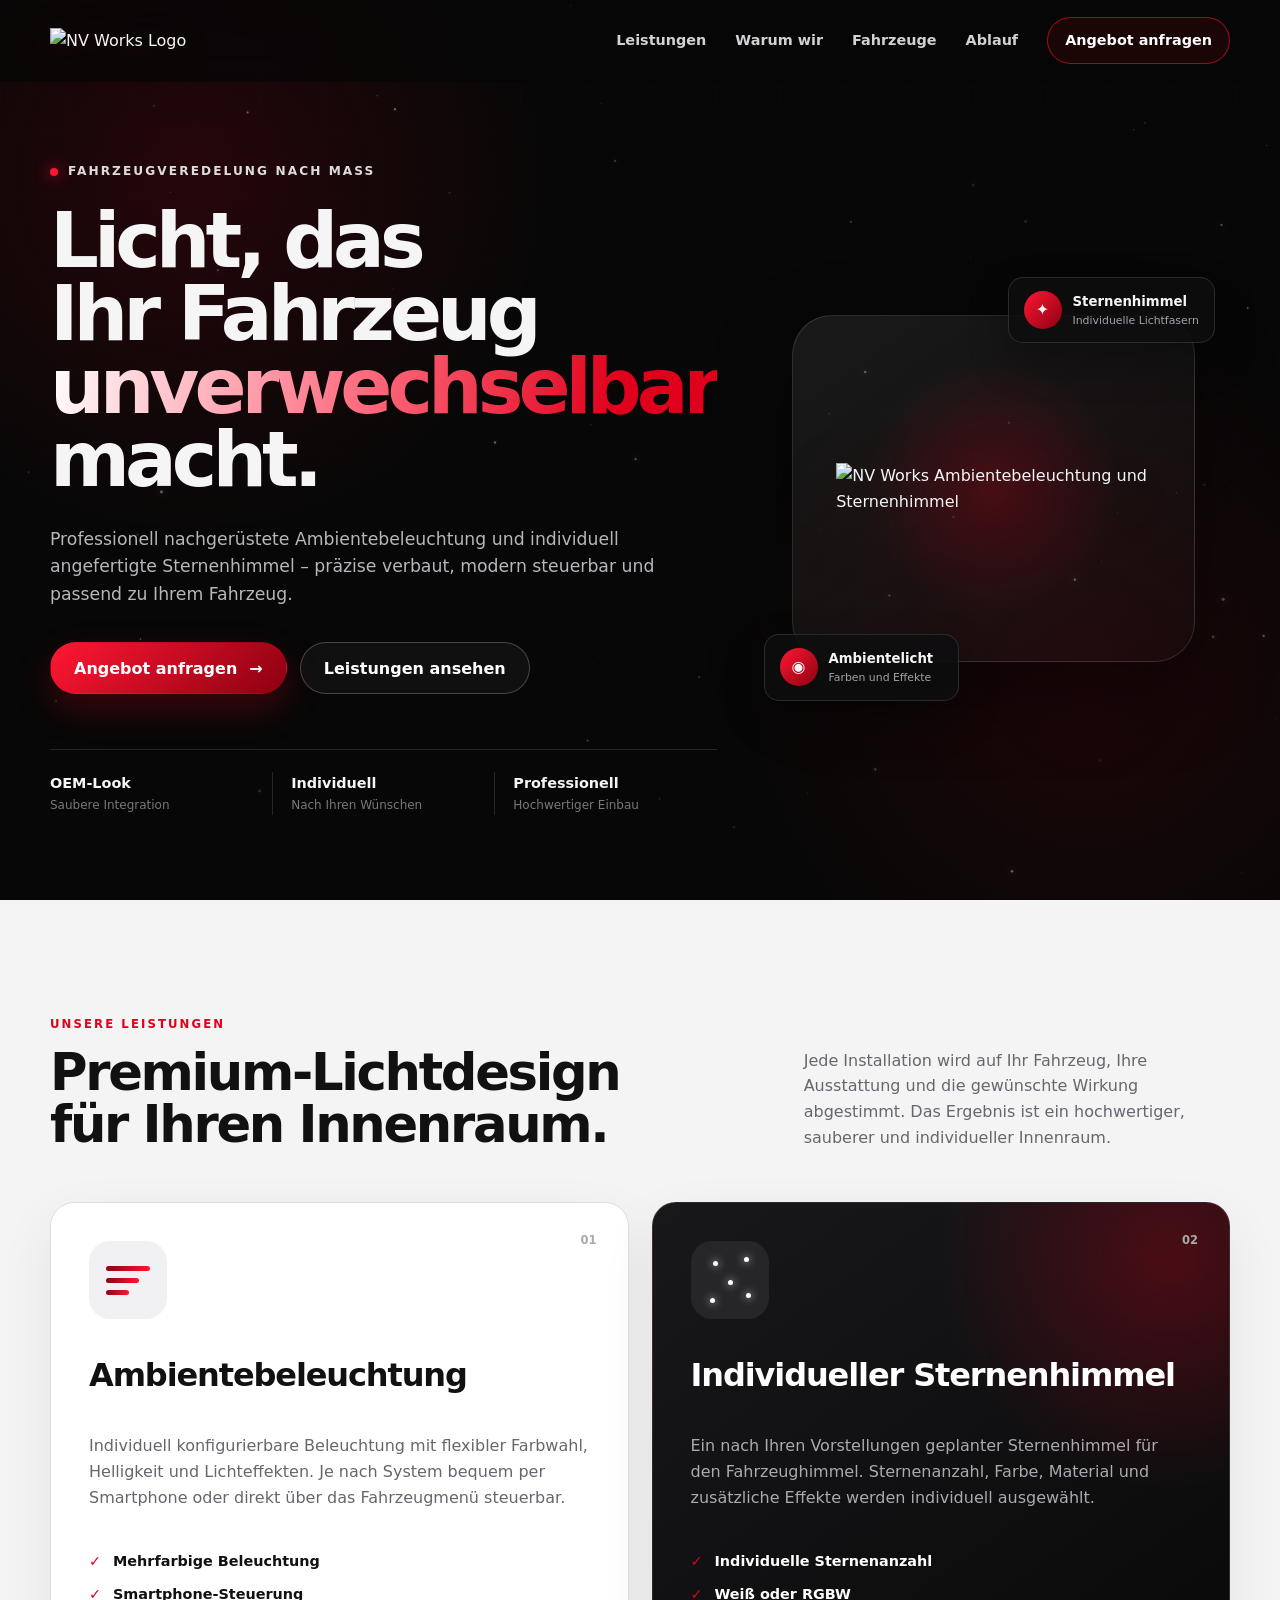
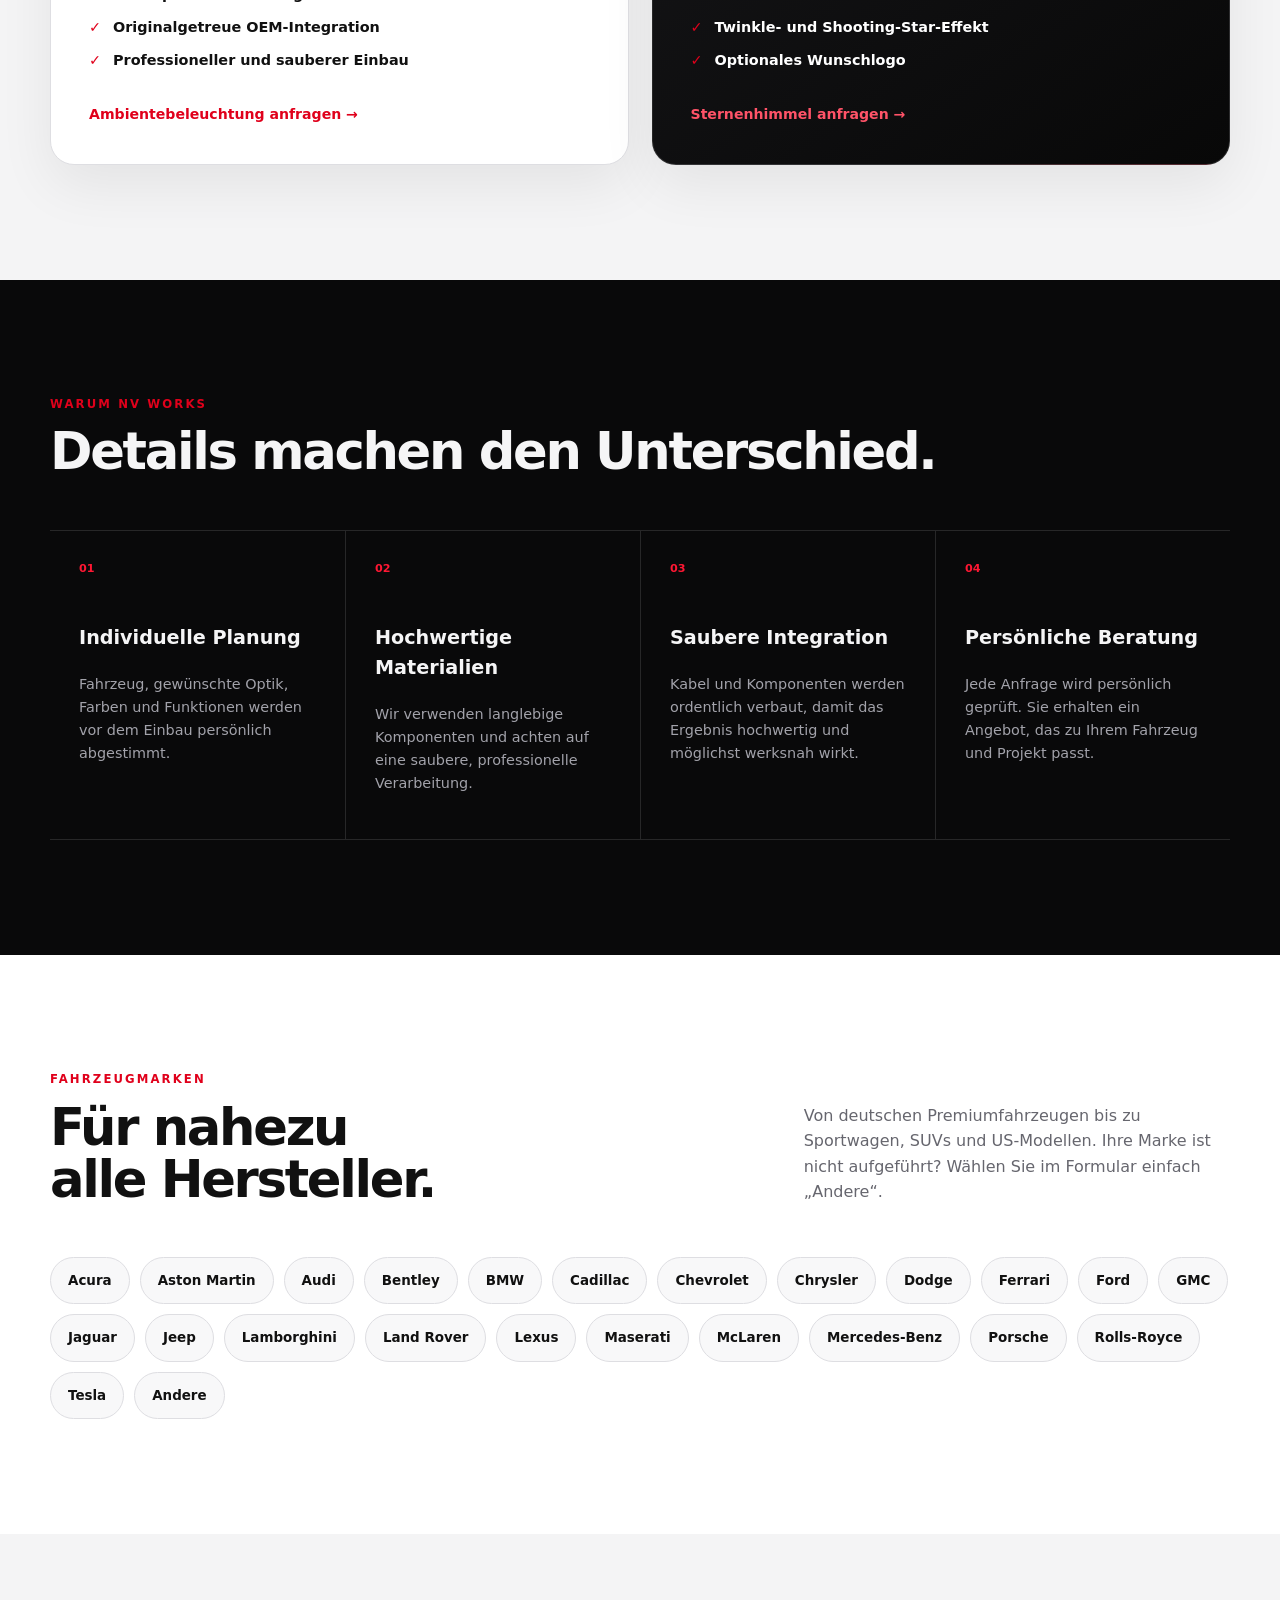
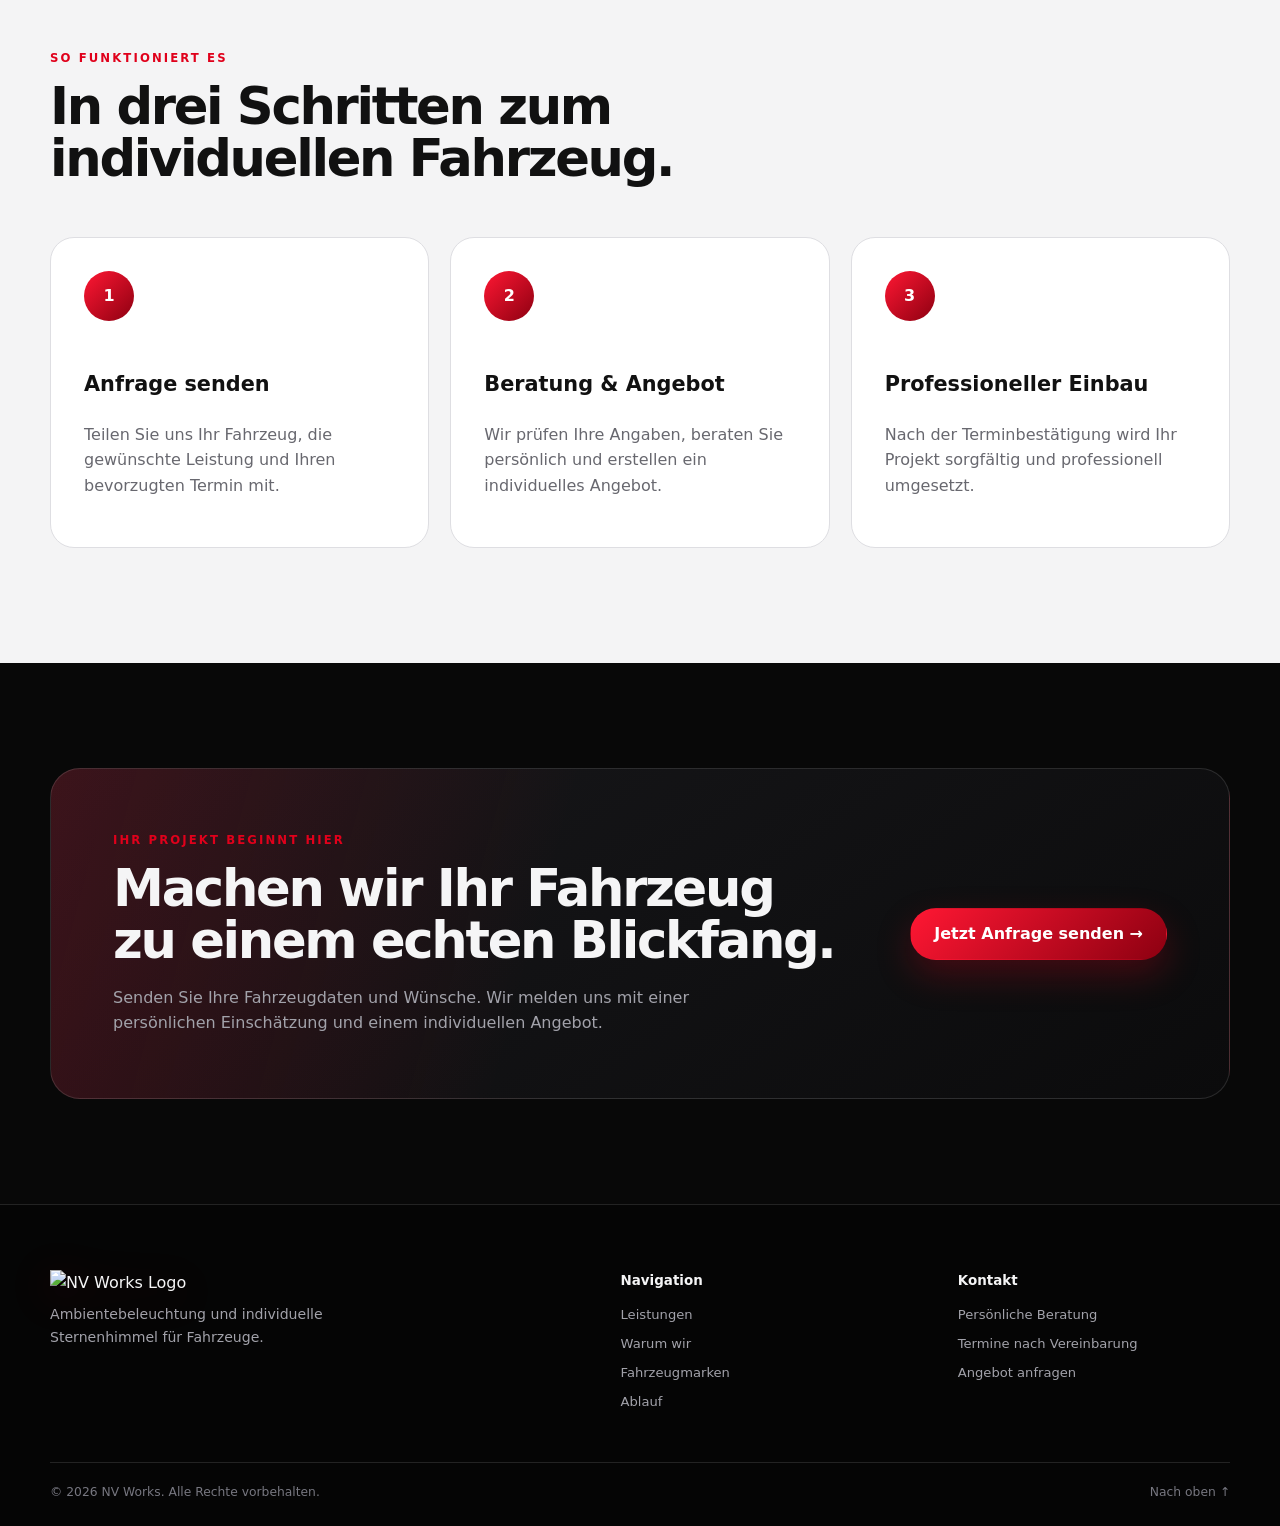
==== commit 1bd1900d: "Update print statement from 'Hello' to 'Goodbye'" ====
--- a/index.html
+++ b/index.html
@@ -2,45 +2,114 @@
 <html lang="de">
 <head>
   <meta charset="UTF-8">
-  <meta name="viewport" content="width=device-width, initial-scale=1.0">
-  <meta name="description" content="NV Works – Ambientebeleuchtung und Sternenhimmel für Fahrzeuge.">
-  <meta name="theme-color" content="#080808">
-  <title>NV Works | Ambientebeleuchtung & Sternenhimmel</title>
-
-  <link rel="icon" href="nv-works-logo.png" type="image/png">
-  <link rel="stylesheet" href="style.css">
-  <script src="script.js" defer></script>
+
+  <meta
+    name="viewport"
+    content="width=device-width, initial-scale=1.0"
+  >
+
+  <meta
+    name="description"
+    content="NV Works – professionelle Ambientebeleuchtung und individuelle Sternenhimmel für Fahrzeuge."
+  >
+
+  <meta name="theme-color" content="#070707">
+
+  <title>
+    NV Works | Ambientebeleuchtung & Sternenhimmel
+  </title>
+
+  <link
+    rel="icon"
+    href="nv-works-logo.png"
+    type="image/png"
+  >
+
+  <link
+    rel="stylesheet"
+    href="style.css"
+  >
+
+  <script
+    src="script.js"
+    defer
+  ></script>
 </head>
 
 <body>
+
+  <!-- HEADER -->
   <header class="header" id="top">
     <div class="container nav-wrap">
-      <a class="logo" href="index.html" aria-label="NV Works Startseite">
-        <img src="nv-works-logo.png" alt="NV Works Logo">
+
+      <a
+        class="logo"
+        href="index.html"
+        aria-label="NV Works Startseite"
+      >
+        <img
+          src="nv-works-logo.png"
+          alt="NV Works Logo"
+        >
       </a>
 
-      <button class="menu-btn" aria-label="Menü öffnen" aria-expanded="false">
+      <button
+        class="menu-btn"
+        type="button"
+        aria-label="Menü öffnen"
+        aria-expanded="false"
+      >
         <span></span>
         <span></span>
         <span></span>
       </button>
 
-      <nav class="nav">
-        <a href="#services">Leistungen</a>
-        <a href="#benefits">Warum wir</a>
-        <a href="#brands">Fahrzeuge</a>
-        <a href="#process">Ablauf</a>
-        <a class="nav-button" href="quote.html">Angebot anfragen</a>
+      <nav
+        class="nav"
+        aria-label="Hauptnavigation"
+      >
+        <a href="#services">
+          Leistungen
+        </a>
+
+        <a href="#benefits">
+          Warum wir
+        </a>
+
+        <a href="#brands">
+          Fahrzeuge
+        </a>
+
+        <a href="#process">
+          Ablauf
+        </a>
+
+        <a
+          class="nav-button"
+          href="quote.html"
+        >
+          Angebot anfragen
+        </a>
       </nav>
+
     </div>
   </header>
 
+
   <main>
+
+    <!-- HERO SECTION -->
     <section class="hero">
-      <canvas class="stars" aria-hidden="true"></canvas>
+
+      <canvas
+        class="stars"
+        aria-hidden="true"
+      ></canvas>
 
       <div class="container hero-grid">
+
         <div class="hero-copy reveal">
+
           <p class="eyebrow">
             <i></i>
             Fahrzeugveredelung nach Maß
@@ -48,26 +117,38 @@
 
           <h1>
             Licht, das Ihr Fahrzeug
-            <span>unverwechselbar</span> macht.
+            <span>unverwechselbar</span>
+            macht.
           </h1>
 
           <p class="lead">
-            Professionell nachgerüstete Ambientebeleuchtung und individuell
-            angefertigte Sternenhimmel – präzise verbaut, modern steuerbar und
-            passend zu Ihrem Fahrzeug.
+            Professionell nachgerüstete Ambientebeleuchtung
+            und individuell angefertigte Sternenhimmel –
+            präzise verbaut, modern steuerbar und passend
+            zu Ihrem Fahrzeug.
           </p>
 
           <div class="hero-actions">
-            <a class="btn primary" href="quote.html">
-              Angebot anfragen <b>→</b>
+
+            <a
+              class="btn primary"
+              href="quote.html"
+            >
+              Angebot anfragen
+              <b>→</b>
             </a>
 
-            <a class="btn secondary" href="#services">
+            <a
+              class="btn secondary"
+              href="#services"
+            >
               Leistungen ansehen
             </a>
+
           </div>
 
           <div class="proof">
+
             <div>
               <strong>OEM-Look</strong>
               <span>Saubere Integration</span>
@@ -82,83 +163,151 @@
               <strong>Professionell</strong>
               <span>Hochwertiger Einbau</span>
             </div>
-          </div>
-        </div>
+
+          </div>
+
+        </div>
+
 
         <div class="hero-logo reveal">
+
           <div class="logo-card">
-            <img src="nv-works-logo.png" alt="NV Works">
+            <img
+              src="nv-works-logo.png"
+              alt="NV Works Ambientebeleuchtung und Sternenhimmel"
+            >
           </div>
 
           <div class="float-card card-a">
+
             <b>✦</b>
 
             <span>
               <strong>Sternenhimmel</strong>
-              <small>Individuelle Lichtfasern</small>
+              <small>
+                Individuelle Lichtfasern
+              </small>
             </span>
+
           </div>
 
           <div class="float-card card-b">
+
             <b>◉</b>
 
             <span>
               <strong>Ambientelicht</strong>
-              <small>Farben & Effekte</small>
+              <small>
+                Farben und Effekte
+              </small>
             </span>
-          </div>
-        </div>
+
+          </div>
+
+        </div>
+
       </div>
     </section>
 
-    <section class="section light" id="services">
+
+    <!-- SERVICES SECTION -->
+    <section
+      class="section light"
+      id="services"
+    >
+
       <div class="container">
+
         <div class="section-head reveal">
+
           <div>
-            <p class="kicker">Unsere Leistungen</p>
-            <h2>Premium-Lichtdesign für Ihren Innenraum.</h2>
+            <p class="kicker">
+              Unsere Leistungen
+            </p>
+
+            <h2>
+              Premium-Lichtdesign für Ihren Innenraum.
+            </h2>
           </div>
 
           <p>
-            Jede Installation wird auf Fahrzeug, Ausstattung und gewünschte
-            Wirkung abgestimmt. Das Ergebnis ist ein hochwertiger, sauberer und
-            individueller Innenraum.
+            Jede Installation wird auf Ihr Fahrzeug,
+            Ihre Ausstattung und die gewünschte Wirkung
+            abgestimmt. Das Ergebnis ist ein hochwertiger,
+            sauberer und individueller Innenraum.
           </p>
-        </div>
+
+        </div>
+
 
         <div class="service-grid">
+
+          <!-- AMBIENT LIGHTING -->
           <article class="service-card reveal">
-            <span class="number">01</span>
-
-            <div class="service-icon lines">
+
+            <span class="number">
+              01
+            </span>
+
+            <div
+              class="service-icon lines"
+              aria-hidden="true"
+            >
               <i></i>
               <i></i>
               <i></i>
             </div>
 
-            <h3>Ambientebeleuchtung</h3>
-
-            <p>
-              Flexible Farben, Helligkeit und Lichteffekte. Je nach System
-              bequem per Smartphone oder über das Fahrzeugmenü steuerbar.
+            <h3>
+              Ambientebeleuchtung
+            </h3>
+
+            <p>
+              Individuell konfigurierbare Beleuchtung
+              mit flexibler Farbwahl, Helligkeit und
+              Lichteffekten. Je nach System bequem per
+              Smartphone oder direkt über das
+              Fahrzeugmenü steuerbar.
             </p>
 
             <ul>
-              <li>Mehrfarbige Beleuchtung</li>
-              <li>Smartphone-Steuerung</li>
-              <li>Originalgetreue Integration</li>
-              <li>Professioneller Einbau</li>
+              <li>
+                Mehrfarbige Beleuchtung
+              </li>
+
+              <li>
+                Smartphone-Steuerung
+              </li>
+
+              <li>
+                Originalgetreue OEM-Integration
+              </li>
+
+              <li>
+                Professioneller und sauberer Einbau
+              </li>
             </ul>
 
             <a href="quote.html?service=ambient">
               Ambientebeleuchtung anfragen →
             </a>
-          </article>
-
-          <article class="service-card dark-card reveal">
-            <span class="number">02</span>
-
-            <div class="service-icon dots">
+
+          </article>
+
+
+          <!-- STARLIGHT HEADLINER -->
+          <article
+            class="service-card dark-card reveal"
+          >
+
+            <span class="number">
+              02
+            </span>
+
+            <div
+              class="service-icon dots"
+              aria-hidden="true"
+            >
               <i></i>
               <i></i>
               <i></i>
@@ -166,1243 +315,452 @@
               <i></i>
             </div>
 
-            <h3>Individueller Sternenhimmel</h3>
-
-            <p>
-              Sternenanzahl, Farbe, Material und zusätzliche Effekte werden
-              nach Ihren Vorstellungen ausgewählt.
+            <h3>
+              Individueller Sternenhimmel
+            </h3>
+
+            <p>
+              Ein nach Ihren Vorstellungen geplanter
+              Sternenhimmel für den Fahrzeughimmel.
+              Sternenanzahl, Farbe, Material und
+              zusätzliche Effekte werden individuell
+              ausgewählt.
             </p>
 
             <ul>
-              <li>Individuelle Sternenanzahl</li>
-              <li>Weiß oder RGBW</li>
-              <li>Twinkle- und Shooting-Star-Effekt</li>
-              <li>Optionales Wunschlogo</li>
+              <li>
+                Individuelle Sternenanzahl
+              </li>
+
+              <li>
+                Weiß oder RGBW
+              </li>
+
+              <li>
+                Twinkle- und Shooting-Star-Effekt
+              </li>
+
+              <li>
+                Optionales Wunschlogo
+              </li>
             </ul>
 
             <a href="quote.html?service=starlight">
               Sternenhimmel anfragen →
             </a>
-          </article>
-        </div>
+
+          </article>
+
+        </div>
+
       </div>
     </section>
 
-    <section class="section black" id="benefits">
+
+    <!-- BENEFITS SECTION -->
+    <section
+      class="section black"
+      id="benefits"
+    >
+
       <div class="container">
+
         <div class="section-head one reveal">
+
           <div>
-            <p class="kicker">Warum NV Works</p>
-            <h2>Details machen den Unterschied.</h2>
-          </div>
-        </div>
+            <p class="kicker">
+              Warum NV Works
+            </p>
+
+            <h2>
+              Details machen den Unterschied.
+            </h2>
+          </div>
+
+        </div>
+
 
         <div class="feature-grid">
+
           <article class="feature reveal">
-            <span>01</span>
-            <h3>Individuelle Planung</h3>
-
-            <p>
-              Fahrzeug, gewünschte Optik, Farben und Funktionen werden vor dem
-              Einbau abgestimmt.
-            </p>
-          </article>
+
+            <span>
+              01
+            </span>
+
+            <h3>
+              Individuelle Planung
+            </h3>
+
+            <p>
+              Fahrzeug, gewünschte Optik, Farben und
+              Funktionen werden vor dem Einbau
+              persönlich abgestimmt.
+            </p>
+
+          </article>
+
 
           <article class="feature reveal">
-            <span>02</span>
-            <h3>Hochwertige Materialien</h3>
-
-            <p>
-              Langlebige Komponenten und eine saubere, professionelle
-              Verarbeitung.
-            </p>
-          </article>
+
+            <span>
+              02
+            </span>
+
+            <h3>
+              Hochwertige Materialien
+            </h3>
+
+            <p>
+              Wir verwenden langlebige Komponenten
+              und achten auf eine saubere,
+              professionelle Verarbeitung.
+            </p>
+
+          </article>
+
 
           <article class="feature reveal">
-            <span>03</span>
-            <h3>Saubere Integration</h3>
-
-            <p>
-              Ordentlicher Einbau für ein hochwertiges und möglichst
-              werksnahes Ergebnis.
-            </p>
-          </article>
+
+            <span>
+              03
+            </span>
+
+            <h3>
+              Saubere Integration
+            </h3>
+
+            <p>
+              Kabel und Komponenten werden ordentlich
+              verbaut, damit das Ergebnis hochwertig
+              und möglichst werksnah wirkt.
+            </p>
+
+          </article>
+
 
           <article class="feature reveal">
-            <span>04</span>
-            <h3>Persönliche Beratung</h3>
-
-            <p>
-              Jede Anfrage wird persönlich geprüft und passend zum Projekt
-              beantwortet.
-            </p>
-          </article>
-        </div>
+
+            <span>
+              04
+            </span>
+
+            <h3>
+              Persönliche Beratung
+            </h3>
+
+            <p>
+              Jede Anfrage wird persönlich geprüft.
+              Sie erhalten ein Angebot, das zu Ihrem
+              Fahrzeug und Projekt passt.
+            </p>
+
+          </article>
+
+        </div>
+
       </div>
     </section>
 
-    <section class="section white" id="brands">
+
+    <!-- VEHICLE BRANDS SECTION -->
+    <section
+      class="section white"
+      id="brands"
+    >
+
       <div class="container">
+
         <div class="section-head reveal">
+
           <div>
-            <p class="kicker">Fahrzeugmarken</p>
-            <h2>Für nahezu alle Hersteller.</h2>
+            <p class="kicker">
+              Fahrzeugmarken
+            </p>
+
+            <h2>
+              Für nahezu alle Hersteller.
+            </h2>
           </div>
 
           <p>
-            Ihre Marke ist nicht aufgeführt? Wählen Sie im Formular einfach
-            „Andere“.
+            Von deutschen Premiumfahrzeugen bis zu
+            Sportwagen, SUVs und US-Modellen.
+            Ihre Marke ist nicht aufgeführt?
+            Wählen Sie im Formular einfach „Andere“.
           </p>
-        </div>
-
-        <div class="brands reveal">
+
+        </div>
+
+
+        <div
+          class="brands reveal"
+          aria-label="Unterstützte Fahrzeugmarken"
+        >
+
           <span>Acura</span>
+
           <span>Aston Martin</span>
+
           <span>Audi</span>
+
           <span>Bentley</span>
+
           <span>BMW</span>
+
           <span>Cadillac</span>
+
           <span>Chevrolet</span>
+
           <span>Chrysler</span>
+
           <span>Dodge</span>
+
           <span>Ferrari</span>
+
           <span>Ford</span>
+
           <span>GMC</span>
+
           <span>Jaguar</span>
+
           <span>Jeep</span>
+
           <span>Lamborghini</span>
+
           <span>Land Rover</span>
+
           <span>Lexus</span>
+
           <span>Maserati</span>
+
           <span>McLaren</span>
+
           <span>Mercedes-Benz</span>
+
           <span>Porsche</span>
+
           <span>Rolls-Royce</span>
+
           <span>Tesla</span>
+
           <span>Andere</span>
-        </div>
+
+        </div>
+
       </div>
     </section>
 
-    <section class="section light" id="process">
+
+    <!-- PROCESS SECTION -->
+    <section
+      class="section light"
+      id="process"
+    >
+
       <div class="container">
+
         <div class="section-head one reveal">
+
           <div>
-            <p class="kicker">So funktioniert es</p>
-            <h2>In drei Schritten zum individuellen Fahrzeug.</h2>
-          </div>
-        </div>
+            <p class="kicker">
+              So funktioniert es
+            </p>
+
+            <h2>
+              In drei Schritten zum individuellen Fahrzeug.
+            </h2>
+          </div>
+
+        </div>
+
 
         <div class="steps">
+
           <article class="step reveal">
-            <b>1</b>
-            <h3>Anfrage senden</h3>
-
-            <p>
-              Teilen Sie uns Fahrzeug, Leistung und bevorzugten Termin mit.
-            </p>
-          </article>
+
+            <b>
+              1
+            </b>
+
+            <h3>
+              Anfrage senden
+            </h3>
+
+            <p>
+              Teilen Sie uns Ihr Fahrzeug,
+              die gewünschte Leistung und Ihren
+              bevorzugten Termin mit.
+            </p>
+
+          </article>
+
 
           <article class="step reveal">
-            <b>2</b>
-            <h3>Beratung & Angebot</h3>
-
-            <p>
-              Wir prüfen Ihre Angaben und erstellen ein individuelles Angebot.
-            </p>
-          </article>
+
+            <b>
+              2
+            </b>
+
+            <h3>
+              Beratung & Angebot
+            </h3>
+
+            <p>
+              Wir prüfen Ihre Angaben, beraten Sie
+              persönlich und erstellen ein
+              individuelles Angebot.
+            </p>
+
+          </article>
+
 
           <article class="step reveal">
-            <b>3</b>
-            <h3>Professioneller Einbau</h3>
-
-            <p>
-              Nach Terminbestätigung wird Ihr Projekt sorgfältig umgesetzt.
-            </p>
-          </article>
-        </div>
+
+            <b>
+              3
+            </b>
+
+            <h3>
+              Professioneller Einbau
+            </h3>
+
+            <p>
+              Nach der Terminbestätigung wird Ihr
+              Projekt sorgfältig und professionell
+              umgesetzt.
+            </p>
+
+          </article>
+
+        </div>
+
       </div>
     </section>
 
+
+    <!-- FINAL CTA -->
     <section class="cta-section">
+
       <div class="container">
+
         <div class="cta reveal">
+
           <div>
-            <p class="kicker">Ihr Projekt beginnt hier</p>
+
+            <p class="kicker">
+              Ihr Projekt beginnt hier
+            </p>
 
             <h2>
               Machen wir Ihr Fahrzeug zu einem echten Blickfang.
             </h2>
 
             <p>
-              Senden Sie Ihre Fahrzeugdaten und Wünsche. Wir melden uns mit
-              einer persönlichen Einschätzung.
-            </p>
-          </div>
-
-          <a class="btn primary" href="quote.html">
+              Senden Sie Ihre Fahrzeugdaten und Wünsche.
+              Wir melden uns mit einer persönlichen
+              Einschätzung und einem individuellen Angebot.
+            </p>
+
+          </div>
+
+          <a
+            class="btn primary"
+            href="quote.html"
+          >
             Jetzt Anfrage senden →
           </a>
-        </div>
+
+        </div>
+
       </div>
     </section>
+
   </main>
 
+
+  <!-- FOOTER -->
   <footer class="footer">
+
     <div class="container footer-grid">
+
       <div>
-        <img src="nv-works-logo.png" alt="NV Works">
+
+        <img
+          src="nv-works-logo.png"
+          alt="NV Works Logo"
+        >
 
         <p>
-          Ambientebeleuchtung & Sternenhimmel für Fahrzeuge.
+          Ambientebeleuchtung und individuelle
+          Sternenhimmel für Fahrzeuge.
         </p>
-      </div>
+
+      </div>
+
 
       <div>
-        <strong>Navigation</strong>
-        <a href="#services">Leistungen</a>
-        <a href="#brands">Fahrzeuge</a>
-        <a href="#process">Ablauf</a>
-      </div>
+
+        <strong>
+          Navigation
+        </strong>
+
+        <a href="#services">
+          Leistungen
+        </a>
+
+        <a href="#benefits">
+          Warum wir
+        </a>
+
+        <a href="#brands">
+          Fahrzeugmarken
+        </a>
+
+        <a href="#process">
+          Ablauf
+        </a>
+
+      </div>
+
 
       <div>
-        <strong>Kontakt</strong>
-        <span>Persönliche Beratung</span>
-        <span>Termine nach Vereinbarung</span>
-        <a href="quote.html">Angebot anfragen</a>
-      </div>
+
+        <strong>
+          Kontakt
+        </strong>
+
+        <span>
+          Persönliche Beratung
+        </span>
+
+        <span>
+          Termine nach Vereinbarung
+        </span>
+
+        <a href="quote.html">
+          Angebot anfragen
+        </a>
+
+      </div>
+
     </div>
 
+
     <div class="container footer-bottom">
+
       <span>
-        © <span data-year></span> NV Works. Alle Rechte vorbehalten.
+        © <span data-year></span>
+        NV Works. Alle Rechte vorbehalten.
       </span>
 
-      <a href="#top">Nach oben ↑</a>
+      <a href="#top">
+        Nach oben ↑
+      </a>
+
     </div>
+
   </footer>
+
 </body>
 </html>
-
-
-
-
-
-
-
-
-
-
-
-
-
-
-
-
-
-
-
-
-
-
-
-
-
-
-
-
-
-         display: flex;
-      justify-content: space-between;
-      align-items: center;
-      margin-bottom: 54px;
-    }
-
-    .close {
-      border: none;
-      background: transparent;
-      font-size: 48px;
-      line-height: 1;
-      cursor: pointer;
-      color: var(--black);
-    }
-
-    .mobile-links {
-      display: grid;
-      gap: 20px;
-      border-left: 4px solid rgba(173, 51, 51, 0.28);
-      padding-left: 28px;
-    }
-
-    .mobile-links a {
-      font-size: clamp(42px, 11vw, 70px);
-      font-weight: 950;
-      letter-spacing: -4px;
-      line-height: 0.95;
-    }
-
-    .hero {
-      padding: 74px 0 80px;
-      position: relative;
-      overflow: hidden;
-    }
-
-    .hero::before {
-      content: "";
-      position: absolute;
-      inset: 0;
-      background:
-        linear-gradient(rgba(173,51,51,0.06) 1px, transparent 1px),
-        linear-gradient(90deg, rgba(173,51,51,0.06) 1px, transparent 1px);
-      background-size: 42px 42px;
-      mask-image: radial-gradient(circle at 50% 28%, black 0%, transparent 62%);
-      pointer-events: none;
-    }
-
-    .hero-layout {
-      position: relative;
-      display: grid;
-      grid-template-columns: 1fr 0.8fr;
-      gap: 36px;
-      align-items: center;
-    }
-
-    .eyebrow {
-      display: inline-flex;
-      align-items: center;
-      gap: 10px;
-      border: 1px solid var(--line);
-      background: white;
-      border-radius: 999px;
-      padding: 12px 18px;
-      color: var(--gray);
-      font-weight: 900;
-      margin-bottom: 28px;
-      box-shadow: 0 12px 40px rgba(31,29,30,0.04);
-    }
-
-    .dot {
-      width: 10px;
-      height: 10px;
-      background: var(--red);
-      border-radius: 50%;
-    }
-
-    h1 {
-      font-size: clamp(58px, 8vw, 112px);
-      line-height: 0.86;
-      letter-spacing: -6px;
-      font-weight: 950;
-    }
-
-    h1 em,
-    h2 em {
-      font-family: Georgia, serif;
-      font-weight: 400;
-      color: var(--red);
-    }
-
-    .hero p {
-      margin: 30px 0 36px;
-      color: var(--gray);
-      font-size: clamp(22px, 3vw, 30px);
-      line-height: 1.48;
-      max-width: 760px;
-    }
-
-    .buttons {
-      display: flex;
-      gap: 16px;
-      flex-wrap: wrap;
-    }
-
-    .btn {
-      display: inline-flex;
-      align-items: center;
-      justify-content: center;
-      border-radius: 999px;
-      padding: 18px 30px;
-      font-size: 19px;
-      font-weight: 950;
-      border: 1px solid var(--line);
-      transition: 0.2s ease;
-    }
-
-    .btn:hover {
-      transform: translateY(-3px);
-    }
-
-    .btn-red {
-      background: var(--red);
-      border-color: var(--red);
-      color: white;
-      box-shadow: 0 18px 46px rgba(173, 51, 51, 0.24);
-    }
-
-    .btn-white {
-      background: white;
-      color: var(--black);
-    }
-
-    .dashboard-card {
-      background: var(--black);
-      color: white;
-      border-radius: 42px;
-      padding: 30px;
-      box-shadow: var(--shadow);
-      position: relative;
-      overflow: hidden;
-    }
-
-    .dashboard-card::before {
-      content: "";
-      position: absolute;
-      width: 240px;
-      height: 240px;
-      right: -80px;
-      top: -80px;
-      background: radial-gradient(circle, rgba(173,51,51,0.44), transparent 65%);
-    }
-
-    .dash-label {
-      color: #B7B0B1;
-      letter-spacing: 4px;
-      text-transform: uppercase;
-      font-size: 13px;
-      margin-bottom: 28px;
-      position: relative;
-    }
-
-    .dash-title {
-      font-size: 38px;
-      line-height: 0.98;
-      letter-spacing: -2px;
-      font-weight: 950;
-      margin-bottom: 28px;
-      position: relative;
-    }
-
-    .system-list {
-      display: grid;
-      gap: 12px;
-      position: relative;
-    }
-
-    .system-item {
-      background: rgba(255,255,255,0.07);
-      border: 1px solid rgba(255,255,255,0.12);
-      border-radius: 24px;
-      padding: 18px;
-      display: grid;
-      grid-template-columns: 42px 1fr;
-      gap: 14px;
-      align-items: start;
-    }
-
-    .system-icon {
-      width: 42px;
-      height: 42px;
-      background: rgba(173,51,51,0.18);
-      color: #ffdddd;
-      border-radius: 14px;
-      display: grid;
-      place-items: center;
-      font-weight: 950;
-    }
-
-    .system-item strong {
-      display: block;
-      font-size: 19px;
-      margin-bottom: 5px;
-    }
-
-    .system-item span {
-      color: #BDB7B8;
-      line-height: 1.35;
-      font-size: 15px;
-    }
-
-    .stats {
-      margin-top: 18px;
-      display: grid;
-      grid-template-columns: repeat(3, 1fr);
-      gap: 12px;
-      position: relative;
-    }
-
-    .stat {
-      background: white;
-      color: var(--black);
-      border-radius: 20px;
-      padding: 18px;
-    }
-
-    .stat b {
-      display: block;
-      font-size: 28px;
-      letter-spacing: -1px;
-    }
-
-    .stat small {
-      color: var(--gray);
-      font-weight: 800;
-    }
-
-    .section {
-      padding: 90px 0;
-    }
-
-    .section-head {
-      max-width: 850px;
-      margin-bottom: 42px;
-    }
-
-    .section-head.center {
-      text-align: center;
-      margin-left: auto;
-      margin-right: auto;
-    }
-
-    .label {
-      color: #9B9495;
-      text-transform: uppercase;
-      letter-spacing: 7px;
-      font-size: 15px;
-      margin-bottom: 22px;
-    }
-
-    h2 {
-      font-size: clamp(46px, 7vw, 86px);
-      line-height: 0.9;
-      letter-spacing: -5px;
-      font-weight: 950;
-      margin-bottom: 22px;
-    }
-
-    .section-head p {
-      color: var(--gray);
-      font-size: 24px;
-      line-height: 1.52;
-    }
-
-    .service-grid {
-      display: grid;
-      grid-template-columns: repeat(4, 1fr);
-      border: 1px solid var(--line);
-      border-radius: 42px;
-      overflow: hidden;
-      background: white;
-      box-shadow: 0 22px 70px rgba(31,29,30,0.06);
-    }
-
-    .service {
-      padding: 34px;
-      min-height: 310px;
-      border-right: 1px solid var(--line);
-      display: flex;
-      flex-direction: column;
-      justify-content: space-between;
-    }
-
-    .service:last-child {
-      border-right: none;
-    }
-
-    .service-code {
-      width: 56px;
-      height: 56px;
-      border-radius: 18px;
-      background: rgba(173,51,51,0.10);
-      color: var(--red);
-      display: grid;
-      place-items: center;
-      font-weight: 950;
-      margin-bottom: 40px;
-    }
-
-    .service h3 {
-      font-size: 32px;
-      letter-spacing: -2px;
-      line-height: 1;
-      margin-bottom: 16px;
-    }
-
-    .service p {
-      color: var(--gray);
-      font-size: 19px;
-      line-height: 1.45;
-    }
-
-    .dark-section {
-      width: min(94%, 1320px);
-      margin: auto;
-      background:
-        radial-gradient(circle at 80% 0%, rgba(173,51,51,0.18), transparent 32%),
-        var(--dark);
-      color: white;
-      border-radius: 54px;
-      padding: 80px 0;
-      box-shadow: var(--shadow);
-    }
-
-    .dark-section .section-head p {
-      color: #BDB7B8;
-    }
-
-    .process {
-      display: grid;
-      gap: 16px;
-    }
-
-    .process-row {
-      background: white;
-      color: var(--black);
-      border-radius: 32px;
-      padding: 30px;
-      display: grid;
-      grid-template-columns: 100px 1fr 140px;
-      gap: 24px;
-      align-items: center;
-    }
-
-    .number {
-      font-size: 46px;
-      font-weight: 950;
-      color: var(--red);
-      letter-spacing: -3px;
-    }
-
-    .process-row h3 {
-      font-size: 32px;
-      letter-spacing: -2px;
-      margin-bottom: 8px;
-    }
-
-    .process-row p {
-      color: var(--gray);
-      font-size: 20px;
-      line-height: 1.45;
-    }
-
-    .tag {
-      justify-self: end;
-      border: 1px solid var(--line);
-      border-radius: 999px;
-      padding: 10px 15px;
-      color: var(--gray);
-      font-weight: 900;
-      font-size: 13px;
-    }
-
-    .work-grid {
-      display: grid;
-      grid-template-columns: 1fr 1fr;
-      gap: 22px;
-    }
-
-    .work-card {
-      border: 1px solid var(--line);
-      border-radius: 42px;
-      background: white;
-      overflow: hidden;
-      box-shadow: 0 22px 70px rgba(31,29,30,0.06);
-    }
-
-    .work-top {
-      height: 230px;
-      background:
-        linear-gradient(135deg, rgba(173,51,51,0.14), transparent),
-        var(--soft);
-      display: grid;
-      place-items: center;
-      position: relative;
-    }
-
-    .mock {
-      width: 72%;
-      height: 62%;
-      border-radius: 24px;
-      background: white;
-      border: 1px solid var(--line);
-      box-shadow: 0 20px 60px rgba(31,29,30,0.12);
-      display: grid;
-      place-items: center;
-      color: var(--red);
-      font-size: 42px;
-      font-weight: 950;
-    }
-
-    .work-body {
-      padding: 32px;
-    }
-
-    .work-body small {
-      color: var(--red);
-      letter-spacing: 4px;
-      text-transform: uppercase;
-      font-weight: 900;
-    }
-
-    .work-body h3 {
-      font-size: 36px;
-      letter-spacing: -2px;
-      margin: 14px 0 12px;
-    }
-
-    .work-body p {
-      color: var(--gray);
-      font-size: 20px;
-      line-height: 1.5;
-    }
-
-    .team-grid {
-      display: grid;
-      grid-template-columns: repeat(3, 1fr);
-      gap: 22px;
-    }
-
-    .team-card {
-      background: white;
-      border: 1px solid var(--line);
-      border-radius: 42px;
-      padding: 24px;
-      box-shadow: 0 22px 70px rgba(31,29,30,0.06);
-    }
-
-    .photo {
-      height: 280px;
-      border-radius: 30px;
-      background:
-        radial-gradient(circle at center, rgba(173,51,51,0.18), transparent 50%),
-        var(--soft);
-      display: grid;
-      place-items: center;
-      color: var(--red);
-      font-size: 64px;
-      font-weight: 950;
-      margin-bottom: 24px;
-      overflow: hidden;
-    }
-
-    .photo img {
-      width: 100%;
-      height: 100%;
-      object-fit: cover;
-    }
-
-    .team-card h3 {
-      font-size: 30px;
-      letter-spacing: -1.5px;
-      margin-bottom: 8px;
-    }
-
-    .team-card p {
-      color: var(--gray);
-      font-size: 19px;
-    }
-
-    .cta {
-      padding: 90px 0;
-    }
-
-    .cta-card {
-      background:
-        radial-gradient(circle at top right, rgba(173,51,51,0.20), transparent 34%),
-        var(--black);
-      color: white;
-      border-radius: 54px;
-      padding: 58px;
-      display: grid;
-      grid-template-columns: 1fr auto;
-      gap: 32px;
-      align-items: center;
-      box-shadow: var(--shadow);
-    }
-
-    .cta-card h2 {
-      color: white;
-      max-width: 760px;
-    }
-
-    .cta-card p {
-      color: #BDB7B8;
-      font-size: 24px;
-      line-height: 1.5;
-      max-width: 720px;
-    }
-
-    footer {
-      padding: 45px 0 80px;
-      text-align: center;
-      color: #918B8C;
-    }
-
-    .footer-line {
-      border-top: 1px solid var(--line);
-      margin-bottom: 34px;
-    }
-
-    .footer-logo {
-      justify-content: center;
-      margin-bottom: 14px;
-    }
-
-    .footer-logo img {
-      width: 170px;
-    }
-
-    .footer-links {
-      margin-top: 30px;
-      display: flex;
-      justify-content: center;
-      gap: 28px;
-      flex-wrap: wrap;
-      font-size: 19px;
-    }
-
-    @media (max-width: 980px) {
-      .desktop-nav {
-        display: none;
-      }
-
-      .menu-btn {
-        display: block;
-      }
-
-      .hero-layout {
-        grid-template-columns: 1fr;
-      }
-
-      .service-grid {
-        grid-template-columns: 1fr 1fr;
-      }
-
-      .process-row {
-        grid-template-columns: 1fr;
-      }
-
-      .tag {
-        justify-self: start;
-      }
-
-      .work-grid,
-      .team-grid,
-      .cta-card {
-        grid-template-columns: 1fr;
-      }
-    }
-
-    @media (max-width: 620px) {
-      header {
-        padding: 14px 0;
-      }
-
-      .nav {
-        height: 76px;
-        padding: 0 14px 0 22px;
-      }
-
-      .brand img {
-        width: 118px;
-      }
-
-      .scale-pill {
-        padding: 6px 9px;
-        font-size: 8px;
-        letter-spacing: 1.7px;
-      }
-
-      h1 {
-        font-size: clamp(58px, 16vw, 82px);
-        letter-spacing: -4px;
-      }
-
-      h2 {
-        letter-spacing: -3px;
-      }
-
-      .hero {
-        padding-top: 56px;
-      }
-
-      .buttons {
-        flex-direction: column;
-      }
-
-      .btn {
-        width: 100%;
-      }
-
-      .dashboard-card,
-      .cta-card {
-        border-radius: 38px;
-        padding: 34px;
-      }
-
-      .service-grid {
-        grid-template-columns: 1fr;
-      }
-
-      .service {
-        border-right: none;
-        border-bottom: 1px solid var(--line);
-        min-height: 260px;
-      }
-
-      .service:last-child {
-        border-bottom: none;
-      }
-
-      .dark-section {
-        width: 100%;
-        border-radius: 40px;
-      }
-
-      .work-top {
-        height: 190px;
-      }
-
-      .photo {
-        height: 240px;
-      }
-
-      .footer-logo img {
-        width: 140px;
-      }
-    }
-  </style>
-</head>
-
-<body>
-  <header>
-    <div class="container">
-      <div class="nav">
-        <a href="index.html" class="brand" aria-label="Aureon Scale Home">
-          <img src="aureon-wordmark.png" alt="Aureon logo">
-          <span class="scale-pill">SCALE</span>
-        </a>
-
-        <nav class="desktop-nav">
-          <a href="#services">Services</a>
-          <a href="#process">Process</a>
-          <a href="#work">Work</a>
-          <a href="#team">Team</a>
-          <a href="contact.html" class="nav-button">Start Project</a>
-        </nav>
-
-        <button class="menu-btn" onclick="openMenu()" aria-label="Open menu">
-          <span></span>
-          <span></span>
-          <span></span>
-        </button>
-      </div>
-    </div>
-  </header>
-
-  <div class="mobile-menu" id="mobileMenu">
-    <div class="menu-card">
-      <div class="menu-top">
-        <a href="index.html" class="brand">
-          <img src="aureon-wordmark.png" alt="Aureon logo">
-          <span class="scale-pill">SCALE</span>
-        </a>
-        <button class="close" onclick="closeMenu()">×</button>
-      </div>
-
-      <nav class="mobile-links">
-        <a href="#services" onclick="closeMenu()">Services</a>
-        <a href="#process" onclick="closeMenu()">Process</a>
-        <a href="#work" onclick="closeMenu()">Work</a>
-        <a href="#team" onclick="closeMenu()">Team</a>
-        <a href="contact.html">Contact</a>
-      </nav>
-    </div>
-  </div>
-
-  <main>
-    <section class="hero">
-      <div class="container hero-layout">
-        <div>
-          <div class="eyebrow">
-            <span class="dot"></span>
-            Digital systems for serious growth
-          </div>
-
-          <h1>
-            Build the system behind your <em>business growth.</em>
-          </h1>
-
-          <p>
-            Aureon Scale builds websites, AI agents, dashboards, content systems,
-            and paid ad funnels that work together like one clean growth engine.
-          </p>
-
-          <div class="buttons">
-            <a href="contact.html" class="btn btn-red">Start a project</a>
-            <a href="#services" class="btn btn-white">View services</a>
-          </div>
-        </div>
-
-        <div class="dashboard-card">
-          <div class="dash-label">Growth engine</div>
-
-          <div class="dash-title">
-            One setup for leads, systems, and execution.
-          </div>
-
-          <div class="system-list">
-            <div class="system-item">
-              <div class="system-icon">01</div>
-              <div>
-                <strong>Website foundation</strong>
-                <span>Clear offer, strong trust, booking path, and conversion flow.</span>
-              </div>
-            </div>
-
-            <div class="system-item">
-              <div class="system-icon">02</div>
-              <div>
-                <strong>Automation layer</strong>
-                <span>AI agents, forms, follow-ups, dashboards, and workflow support.</span>
-              </div>
-            </div>
-
-            <div class="system-item">
-              <div class="system-icon">03</div>
-              <div>
-                <strong>Growth channel</strong>
-                <span>Content, paid ads, landing pages, and performance testing.</span>
-              </div>
-            </div>
-          </div>
-
-          <div class="stats">
-            <div class="stat">
-              <b>4</b>
-              <small>Core services</small>
-            </div>
-            <div class="stat">
-              <b>1</b>
-              <small>Connected system</small>
-            </div>
-            <div class="stat">
-              <b>∞</b>
-              <small>Built to scale</small>
-            </div>
-          </div>
-        </div>
-      </div>
-    </section>
-
-    <section class="section" id="services">
-      <div class="container">
-        <div class="section-head center">
-          <div class="label">What we build</div>
-          <h2>Services designed to work <em>together.</em></h2>
-          <p>
-            Not random marketing. Not just a nice page. We build the digital layer
-            that helps a business look professional, respond faster, and grow cleaner.
-          </p>
-        </div>
-
-        <div class="service-grid">
-          <div class="service">
-            <div>
-              <div class="service-code">WEB</div>
-              <h3>Websites</h3>
-              <p>Modern websites, landing pages, booking flows, e-commerce, and service pages built to convert.</p>
-            </div>
-          </div>
-
-          <div class="service">
-            <div>
-              <div class="service-code">AI</div>
-              <h3>AI Agents</h3>
-              <p>AI response systems for calls, messages, reminders, FAQs, lead handling, and follow-up.</p>
-            </div>
-          </div>
-
-          <div class="service">
-            <div>
-              <div class="service-code">OPS</div>
-              <h3>Dashboards</h3>
-              <p>Admin panels, databases, reporting views, and internal tools that make operations cleaner.</p>
-            </div>
-          </div>
-
-          <div class="service">
-            <div>
-              <div class="service-code">ADS</div>
-              <h3>Growth</h3>
-              <p>Content systems, paid ads, landing pages, creative testing, and brand strategy for scale.</p>
-            </div>
-          </div>
-        </div>
-      </div>
-    </section>
-
-    <section class="dark-section" id="process">
-      <div class="container">
-        <div class="section-head">
-          <div class="label">How we work</div>
-          <h2>Clear process. Better execution.</h2>
-          <p>
-            Every project starts with the business goal, then we build the website,
-            systems, and growth path around it.
-          </p>
-        </div>
-
-        <div class="process">
-          <div class="process-row">
-            <div class="number">01</div>
-            <div>
-              <h3>Map the business</h3>
-              <p>We understand your offer, customer journey, services, and what needs to happen online.</p>
-            </div>
-            <div class="tag">Strategy</div>
-          </div>
-
-          <div class="process-row">
-            <div class="number">02</div>
-            <div>
-              <h3>Build the system</h3>
-              <p>We design and develop the site, dashboards, AI workflows, forms, and conversion structure.</p>
-            </div>
-            <div class="tag">Build</div>
-          </div>
-
-          <div class="process-row">
-            <div class="number">03</div>
-            <div>
-              <h3>Launch and grow</h3>
-              <p>We support the launch with content, paid ads, tracking, testing, and growth improvements.</p>
-            </div>
-            <div class="tag">Scale</div>
-          </div>
-        </div>
-      </div>
-    </section>
-
-    <section class="section" id="work">
-      <div class="container">
-        <div class="section-head">
-          <div class="label">Showcase</div>
-          <h2>Useful builds for real businesses.</h2>
-          <p>
-            Use this area to show demo projects, client work, before/after redesigns,
-            or local business website examples.
-          </p>
-        </div>
-
-        <div class="work-grid">
-          <div class="work-card">
-            <div class="work-top">
-              <div class="mock">PF</div>
-            </div>
-            <div class="work-body">
-              <small>Website + booking</small>
-              <h3>Pure Finish SoCal</h3>
-              <p>A clean service website concept with booking flow, trust sections, and stronger presentation.</p>
-            </div>
-          </div>
-
-          <div class="work-card">
-            <div class="work-top">
-              <div class="mock">AI</div>
-            </div>
-            <div class="work-body">
-              <small>Automation setup</small>
-              <h3>AI Follow-Up System</h3>
-              <p>An automated lead response flow designed to reduce missed messages and speed up customer replies.</p>
-            </div>
-          </div>
-        </div>
-      </div>
-    </section>
-
-    <section class="section" id="team">
-      <div class="container">
-        <div class="section-head center">
-          <div class="label">Aureon Scale team</div>
-          <h2>Small team. Sharp execution.</h2>
-          <p>
-            Add your team photos, names, and positions here so clients can see who is behind the work.
-          </p>
-        </div>
-
-        <div class="team-grid">
-          <div class="team-card">
-            <div class="photo">01</div>
-            <h3>Your Name</h3>
-            <p>Content Creator / Growth Support</p>
-          </div>
-
-          <div class="team-card">
-            <div class="photo">02</div>
-            <h3>Team Member</h3>
-            <p>Web Developer / AI Automation</p>
-          </div>
-
-          <div class="team-card">
-            <div class="photo">03</div>
-            <h3>Team Member</h3>
-            <p>Sales / Client Acquisition</p>
-          </div>
-        </div>
-      </div>
-    </section>
-
-    <section class="cta">
-      <div class="container">
-        <div class="cta-card">
-          <div>
-            <div class="label">Next step</div>
-            <h2>Ready to build a cleaner digital system?</h2>
-            <p>
-              Tell us what you need. We will map the right mix of website, AI,
-              dashboard, content, and growth support for your business.
-            </p>
-          </div>
-
-          <div class="buttons">
-            <a href="contact.html" class="btn btn-red">Contact Aureon Scale</a>
-          </div>
-        </div>
-      </div>
-    </section>
-  </main>
-
-  <footer>
-    <div class="container">
-      <div class="footer-line"></div>
-
-      <a href="index.html" class="brand footer-logo">
-        <img src="aureon-wordmark.png" alt="Aureon logo">
-        <span class="scale-pill">SCALE</span>
-      </a>
-
-      <p>Websites, AI systems, dashboards, content, ads, and growth support.</p>
-
-      <div class="footer-links">
-        <a href="#services">Services</a>
-        <a href="#process">Process</a>
-        <a href="#work">Work</a>
-        <a href="#team">Team</a>
-        <a href="contact.html">Contact</a>
-      </div>
-    </div>
-  </footer>
-
-  <script>
-    function openMenu() {
-      document.getElementById("mobileMenu").classList.add("active");
-      document.body.style.overflow = "hidden";
-    }
-
-    function closeMenu() {
-      document.getElementById("mobileMenu").classList.remove("active");
-      document.body.style.overflow = "auto";
-    }
-  </script>
-</body>
-</html>
--- a/style.css
+++ b/style.css
@@ -1,385 +1,1595 @@
-/* ==========================================================
-   NV Works — Ambientenbeleuchtung & Sternenhimmel
-   Design tokens
-   Color:  --ink #0B0B0D (background), --ink-2 #131316 (panels),
-           --red #C81E2C (primary accent), --red-deep #7A0F1A (gradient),
-           --white #F4F4F5 (text), --grey #9A9AA2 (muted text)
-   Type:   Oswald (display, condensed industrial — echoes the logo's
-           angular NV/WORKS lettering), Inter (body, clean and legible)
-   Signature: canvas starfield behind the hero, referencing the
-           "Sternenhimmel" (star headliner) product directly
-   ========================================================== */
-
 :root {
-  --ink: #0b0b0d;
-  --ink-2: #131316;
-  --ink-3: #1b1b1f;
-  --red: #c81e2c;
-  --red-deep: #7a0f1a;
-  --white: #f4f4f5;
-  --grey: #9a9aa2;
-  --line: #262629;
-  --radius: 4px;
-}
-
-* { box-sizing: border-box; }
-
-html { scroll-behavior: smooth; }
+  --black: #070707;
+  --panel: #111113;
+  --red: #e0001b;
+  --red-bright: #ff1733;
+  --white: #ffffff;
+  --text: #f5f5f6;
+  --muted: #a2a2aa;
+  --line: rgba(255, 255, 255, 0.12);
+  --container: 1180px;
+  --header-height: 82px;
+  --radius: 24px;
+}
+
+* {
+  box-sizing: border-box;
+}
+
+html {
+  scroll-behavior: smooth;
+  scroll-padding-top: 100px;
+}
 
 body {
   margin: 0;
-  background: var(--ink);
-  color: var(--white);
-  font-family: 'Inter', -apple-system, sans-serif;
+  min-width: 320px;
+  overflow-x: hidden;
+  color: var(--text);
+  background: var(--black);
+  font-family:
+    Inter,
+    ui-sans-serif,
+    system-ui,
+    -apple-system,
+    BlinkMacSystemFont,
+    "Segoe UI",
+    sans-serif;
   line-height: 1.6;
-  -webkit-font-smoothing: antialiased;
-}
-
-h1, h2 {
-  font-family: 'Oswald', 'Inter', sans-serif;
-  text-transform: uppercase;
-  letter-spacing: 0.02em;
-  margin: 0;
-}
-
-a { color: inherit; text-decoration: none; }
-
-img { max-width: 100%; display: block; }
-
-/* ---------- Nav ---------- */
-
-.nav {
-  position: sticky;
-  top: 0;
-  z-index: 50;
-  background: rgba(11, 11, 13, 0.9);
-  backdrop-filter: blur(8px);
-  border-bottom: 1px solid var(--line);
-}
-
-.nav-inner {
-  max-width: 1100px;
-  margin: 0 auto;
-  padding: 14px 24px;
+}
+
+body.menu-open {
+  overflow: hidden;
+}
+
+a {
+  color: inherit;
+  text-decoration: none;
+}
+
+img {
+  display: block;
+  max-width: 100%;
+}
+
+button,
+input,
+select,
+textarea {
+  font: inherit;
+}
+
+[hidden] {
+  display: none !important;
+}
+
+.container {
+  width: min(
+    calc(100% - 40px),
+    var(--container)
+  );
+  margin: auto;
+}
+
+/* HEADER */
+
+.header {
+  position: fixed;
+  inset: 0 0 auto;
+  z-index: 100;
+  height: var(--header-height);
+  border-bottom: 1px solid transparent;
+  background: rgba(7, 7, 7, 0.76);
+  backdrop-filter: blur(18px);
+  transition: 0.25s;
+}
+
+.header.scrolled {
+  border-color: var(--line);
+  background: rgba(7, 7, 7, 0.96);
+}
+
+.nav-wrap {
+  height: 100%;
   display: flex;
   align-items: center;
   justify-content: space-between;
-}
-
-.brand-logo {
-  height: 42px;
-  width: auto;
-}
-
-.nav-cta {
-  border: 1px solid var(--red);
-  color: var(--white);
+  gap: 28px;
+}
+
+.logo {
+  z-index: 102;
+  width: 145px;
+}
+
+.logo img,
+.footer img {
+  filter:
+    drop-shadow(
+      0 8px 20px
+      rgba(224, 0, 27, 0.2)
+    );
+}
+
+.nav {
+  display: flex;
+  align-items: center;
+  gap: 29px;
+}
+
+.nav a {
+  color: #d2d2d6;
+  font-size: 0.9rem;
+  font-weight: 700;
+  transition: 0.2s;
+}
+
+.nav a:hover {
+  color: #ffffff;
+}
+
+.nav-button {
+  padding: 11px 17px;
+  border: 1px solid
+    rgba(255, 23, 51, 0.55);
+  border-radius: 999px;
+  color: #ffffff !important;
+  background:
+    rgba(224, 0, 27, 0.09);
+}
+
+.nav-button:hover {
   background: var(--red);
-  padding: 10px 20px;
-  border-radius: var(--radius);
-  font-family: 'Oswald', sans-serif;
-  font-size: 0.85rem;
-  letter-spacing: 0.06em;
-  text-transform: uppercase;
-  transition: background 0.2s ease, color 0.2s ease;
-}
-
-.nav-cta:hover { background: transparent; color: var(--red); }
-
-.nav-cta.ghost {
-  background: transparent;
-  color: var(--white);
-  border-color: var(--line);
-}
-.nav-cta.ghost:hover { border-color: var(--red); color: var(--red); }
-
-/* ---------- Hero ---------- */
+}
+
+.menu-btn {
+  position: relative;
+  z-index: 102;
+  display: none;
+  width: 46px;
+  height: 46px;
+  border: 1px solid var(--line);
+  border-radius: 50%;
+  background: #111111;
+  cursor: pointer;
+}
+
+.menu-btn span {
+  position: absolute;
+  left: 13px;
+  width: 19px;
+  height: 2px;
+  background: #ffffff;
+  transition: 0.25s;
+}
+
+.menu-btn span:nth-child(1) {
+  top: 15px;
+}
+
+.menu-btn span:nth-child(2) {
+  top: 22px;
+}
+
+.menu-btn span:nth-child(3) {
+  top: 29px;
+}
+
+.menu-btn[aria-expanded="true"]
+span:nth-child(1) {
+  top: 22px;
+  transform: rotate(45deg);
+}
+
+.menu-btn[aria-expanded="true"]
+span:nth-child(2) {
+  opacity: 0;
+}
+
+.menu-btn[aria-expanded="true"]
+span:nth-child(3) {
+  top: 22px;
+  transform: rotate(-45deg);
+}
+
+/* HERO */
 
 .hero {
   position: relative;
-  min-height: 88vh;
+  min-height: 100svh;
   display: flex;
   align-items: center;
   overflow: hidden;
-  border-bottom: 1px solid var(--line);
-}
-
-#starfield {
+  padding:
+    calc(
+      var(--header-height) + 75px
+    )
+    0
+    80px;
+  background:
+    radial-gradient(
+      circle at 15% 20%,
+      rgba(224, 0, 27, 0.14),
+      transparent 28%
+    ),
+    radial-gradient(
+      circle at 85% 75%,
+      rgba(224, 0, 27, 0.1),
+      transparent 28%
+    ),
+    #070707;
+}
+
+.hero::before,
+.quote-hero::before {
+  content: "";
+  position: absolute;
+  inset: 0;
+  opacity: 0.18;
+  background-image:
+    linear-gradient(
+      rgba(255, 255, 255, 0.05)
+      1px,
+      transparent 1px
+    ),
+    linear-gradient(
+      90deg,
+      rgba(255, 255, 255, 0.05)
+      1px,
+      transparent 1px
+    );
+  background-size: 65px 65px;
+  mask-image:
+    linear-gradient(
+      #000000,
+      transparent
+    );
+}
+
+.stars {
   position: absolute;
   inset: 0;
   width: 100%;
   height: 100%;
-  background: radial-gradient(ellipse at 30% 20%, #17070a 0%, var(--ink) 60%);
-}
-
-.hero-content {
+  opacity: 0.55;
+}
+
+.hero-grid {
   position: relative;
   z-index: 2;
-  max-width: 1100px;
-  margin: 0 auto;
-  padding: 0 24px;
-  width: 100%;
+  display: grid;
+  grid-template-columns:
+    1.08fr 0.92fr;
+  gap: 75px;
+  align-items: center;
 }
 
 .eyebrow {
-  font-family: 'Oswald', sans-serif;
+  display: flex;
+  align-items: center;
+  gap: 10px;
+  margin: 0 0 23px;
+  color: #dddddd;
+  font-size: 0.76rem;
+  font-weight: 800;
+  letter-spacing: 0.17em;
   text-transform: uppercase;
+}
+
+.eyebrow i {
+  width: 8px;
+  height: 8px;
+  border-radius: 50%;
+  background: var(--red-bright);
+  box-shadow:
+    0 0 15px var(--red-bright);
+}
+
+h1,
+h2,
+h3,
+p {
+  margin-top: 0;
+}
+
+.hero h1,
+.quote-hero h1 {
+  margin-bottom: 0;
+  font-size:
+    clamp(
+      3.1rem,
+      6vw,
+      6.1rem
+    );
+  line-height: 0.95;
+  letter-spacing: -0.065em;
+  text-wrap: balance;
+}
+
+.hero h1 span {
+  display: block;
+  color: transparent;
+  background:
+    linear-gradient(
+      100deg,
+      #ffffff,
+      #ff7184 45%,
+      var(--red) 85%
+    );
+  background-clip: text;
+  -webkit-background-clip: text;
+}
+
+.lead {
+  max-width: 670px;
+  margin: 29px 0 0;
+  color: #b6b6bd;
+  font-size: 1.08rem;
+}
+
+.hero-actions {
+  display: flex;
+  flex-wrap: wrap;
+  gap: 13px;
+  margin-top: 34px;
+}
+
+/* BUTTONS */
+
+.btn {
+  min-height: 52px;
+  display: inline-flex;
+  align-items: center;
+  justify-content: center;
+  gap: 12px;
+  padding: 0 23px;
+  border: 1px solid transparent;
+  border-radius: 999px;
+  font-weight: 800;
+  cursor: pointer;
+  transition: 0.22s;
+}
+
+.btn:hover {
+  transform: translateY(-2px);
+}
+
+.primary {
+  color: #ffffff;
+  background:
+    linear-gradient(
+      135deg,
+      var(--red-bright),
+      #8d0011
+    );
+  box-shadow:
+    0 15px 35px
+    rgba(224, 0, 27, 0.25);
+}
+
+.secondary {
+  color: #ffffff;
+  border-color:
+    rgba(255, 255, 255, 0.22);
+  background:
+    rgba(255, 255, 255, 0.04);
+}
+
+/* HERO PROOF */
+
+.proof {
+  max-width: 680px;
+  margin-top: 55px;
+  padding-top: 22px;
+  display: grid;
+  grid-template-columns:
+    repeat(3, 1fr);
+  border-top:
+    1px solid var(--line);
+}
+
+.proof div {
+  padding-right: 18px;
+}
+
+.proof div + div {
+  padding-left: 18px;
+  border-left:
+    1px solid var(--line);
+}
+
+.proof strong,
+.proof span {
+  display: block;
+}
+
+.proof strong {
+  font-size: 0.9rem;
+}
+
+.proof span {
+  color: #777780;
+  font-size: 0.75rem;
+}
+
+/* HERO LOGO */
+
+.hero-logo {
+  position: relative;
+  min-height: 500px;
+  display: grid;
+  place-items: center;
+}
+
+.logo-card {
+  width: min(100%, 480px);
+  aspect-ratio: 1 / 0.86;
+  display: grid;
+  place-items: center;
+  padding: 30px;
+  border: 1px solid var(--line);
+  border-radius: 40px;
+  background:
+    radial-gradient(
+      circle,
+      rgba(224, 0, 27, 0.22),
+      transparent 48%
+    ),
+    linear-gradient(
+      145deg,
+      rgba(255, 255, 255, 0.08),
+      rgba(255, 255, 255, 0.015)
+    );
+  box-shadow:
+    0 30px 80px
+    rgba(0, 0, 0, 0.42);
+}
+
+.logo-card img {
+  width: 92%;
+  filter:
+    drop-shadow(
+      0 25px 45px
+      rgba(224, 0, 27, 0.2)
+    );
+}
+
+.float-card {
+  position: absolute;
+  min-width: 195px;
+  display: flex;
+  align-items: center;
+  gap: 11px;
+  padding: 13px 15px;
+  border: 1px solid var(--line);
+  border-radius: 15px;
+  background:
+    rgba(14, 14, 15, 0.88);
+  box-shadow:
+    0 18px 40px
+    rgba(0, 0, 0, 0.3);
+  animation:
+    float 5s ease-in-out infinite;
+}
+
+.float-card > b {
+  width: 38px;
+  height: 38px;
+  display: grid;
+  place-items: center;
+  border-radius: 50%;
+  background:
+    linear-gradient(
+      135deg,
+      var(--red-bright),
+      #8d0011
+    );
+}
+
+.float-card strong,
+.float-card small {
+  display: block;
+}
+
+.float-card strong {
+  font-size: 0.83rem;
+}
+
+.float-card small {
+  color: var(--muted);
+  font-size: 0.68rem;
+}
+
+.card-a {
+  top: 38px;
+  right: -20px;
+}
+
+.card-b {
+  bottom: 38px;
+  left: -28px;
+  animation-delay: -2s;
+}
+
+@keyframes float {
+  50% {
+    transform: translateY(-10px);
+  }
+}
+
+/* GENERAL SECTIONS */
+
+.section {
+  padding: 115px 0;
+}
+
+.light {
+  color: #111111;
+  background: #f4f4f5;
+}
+
+.white {
+  color: #111111;
+  background: #ffffff;
+}
+
+.black {
+  background: #09090a;
+}
+
+.section-head {
+  display: grid;
+  grid-template-columns:
+    1.05fr 0.65fr;
+  gap: 65px;
+  align-items: end;
+  margin-bottom: 52px;
+}
+
+.section-head.one {
+  grid-template-columns: 1fr;
+}
+
+.kicker {
+  margin: 0 0 12px;
+  color: var(--red);
+  font-size: 0.73rem;
+  font-weight: 900;
   letter-spacing: 0.18em;
-  font-size: 0.78rem;
-  color: var(--red);
-  margin: 0 0 18px;
-}
-
-.eyebrow.center { text-align: center; }
-
-.hero h1 {
-  font-size: clamp(2.4rem, 6vw, 4.4rem);
-  line-height: 1.05;
-  margin-bottom: 22px;
-}
-
-.hero-sub {
-  max-width: 560px;
-  color: var(--grey);
-  font-size: 1.05rem;
-  margin-bottom: 34px;
-}
-
-.btn-primary {
-  display: inline-block;
-  background: linear-gradient(180deg, var(--red) 0%, var(--red-deep) 100%);
-  color: var(--white);
-  padding: 16px 32px;
-  border: none;
+  text-transform: uppercase;
+}
+
+.section-head h2,
+.cta h2 {
+  margin: 0;
+  font-size:
+    clamp(
+      2.1rem,
+      4vw,
+      3.9rem
+    );
+  line-height: 1.02;
+  letter-spacing: -0.045em;
+  text-wrap: balance;
+}
+
+.section-head > p {
+  margin: 0;
+  color: #66666e;
+}
+
+/* SERVICES */
+
+.service-grid {
+  display: grid;
+  grid-template-columns:
+    repeat(2, 1fr);
+  gap: 23px;
+}
+
+.service-card {
+  position: relative;
+  min-height: 555px;
+  display: flex;
+  flex-direction: column;
+  padding: 38px;
+  border: 1px solid #dedee2;
   border-radius: var(--radius);
-  font-family: 'Oswald', sans-serif;
-  text-transform: uppercase;
-  letter-spacing: 0.08em;
-  font-size: 0.92rem;
-  cursor: pointer;
-  transition: transform 0.15s ease, box-shadow 0.15s ease;
-}
-
-.btn-primary:hover {
-  transform: translateY(-2px);
-  box-shadow: 0 10px 24px rgba(200, 30, 44, 0.35);
-}
-
-/* ---------- Intro ---------- */
-
-.intro { padding: 90px 24px; border-bottom: 1px solid var(--line); }
-
-.intro-grid {
-  max-width: 1100px;
-  margin: 0 auto;
-  display: grid;
-  grid-template-columns: 1fr 1fr;
-  gap: 48px;
-}
-
-.intro-card h2 {
-  font-size: 1.5rem;
-  color: var(--white);
-  margin-bottom: 16px;
-  border-left: 3px solid var(--red);
-  padding-left: 14px;
-}
-
-.intro-card p { color: var(--grey); margin: 0 0 14px; }
-
-/* ---------- Services ---------- */
-
-.services { padding: 80px 24px; border-bottom: 1px solid var(--line); }
-
-.service-list {
-  max-width: 720px;
-  margin: 30px auto 0;
+  background: #ffffff;
+  box-shadow:
+    0 20px 55px
+    rgba(0, 0, 0, 0.07);
+  transition: 0.25s;
+}
+
+.service-card:hover {
+  transform: translateY(-6px);
+}
+
+.dark-card {
+  color: #ffffff;
+  border-color: var(--line);
+  background:
+    radial-gradient(
+      circle at 90% 10%,
+      rgba(224, 0, 27, 0.28),
+      transparent 32%
+    ),
+    linear-gradient(
+      145deg,
+      #18181b,
+      #080808
+    );
+}
+
+.number {
+  position: absolute;
+  top: 28px;
+  right: 31px;
+  color: #aaaaaa;
+  font-size: 0.72rem;
+  font-weight: 900;
+}
+
+.service-icon {
+  width: 78px;
+  height: 78px;
+  margin-bottom: 31px;
+  border-radius: 21px;
+  background: #f1f1f3;
+}
+
+.dark-card .service-icon {
+  background:
+    rgba(255, 255, 255, 0.07);
+}
+
+.lines {
+  display: flex;
+  flex-direction: column;
+  justify-content: center;
+  gap: 7px;
+  padding: 17px;
+}
+
+.lines i {
+  height: 5px;
+  border-radius: 8px;
+  background:
+    linear-gradient(
+      90deg,
+      #910012,
+      var(--red-bright)
+    );
+}
+
+.lines i:nth-child(2) {
+  width: 75%;
+}
+
+.lines i:nth-child(3) {
+  width: 52%;
+}
+
+.dots {
+  position: relative;
+}
+
+.dots i {
+  position: absolute;
+  width: 5px;
+  height: 5px;
+  border-radius: 50%;
+  background: #ffffff;
+  box-shadow:
+    0 0 8px #ffffff;
+}
+
+.dots i:nth-child(1) {
+  top: 20px;
+  left: 22px;
+}
+
+.dots i:nth-child(2) {
+  top: 16px;
+  right: 20px;
+}
+
+.dots i:nth-child(3) {
+  top: 39px;
+  left: 37px;
+}
+
+.dots i:nth-child(4) {
+  bottom: 16px;
+  left: 19px;
+}
+
+.dots i:nth-child(5) {
+  right: 18px;
+  bottom: 21px;
+}
+
+.service-card h3 {
+  font-size: 2rem;
+  letter-spacing: -0.035em;
+}
+
+.service-card > p {
+  color: #66666e;
+}
+
+.dark-card > p {
+  color: #aaaab2;
+}
+
+.service-card ul {
+  display: grid;
+  gap: 10px;
+  margin: 24px 0 31px;
   padding: 0;
   list-style: none;
 }
 
-.service-list li {
-  padding: 18px 0;
-  border-bottom: 1px solid var(--line);
-  color: var(--white);
-  font-size: 1.05rem;
+.service-card li {
   position: relative;
-  padding-left: 28px;
-}
-
-.service-list li::before {
-  content: "—";
-  color: var(--red);
+  padding-left: 24px;
+  font-size: 0.9rem;
+  font-weight: 700;
+}
+
+.service-card li::before {
+  content: "✓";
   position: absolute;
   left: 0;
-}
-
-/* ---------- Brands ---------- */
-
-.brands { padding: 80px 24px; border-bottom: 1px solid var(--line); }
-
-.brand-grid {
-  max-width: 900px;
-  margin: 30px auto 0;
-  display: grid;
-  grid-template-columns: repeat(4, 1fr);
-  gap: 1px;
-  background: var(--line);
-  border: 1px solid var(--line);
-}
-
-.brand-grid span {
-  background: var(--ink);
-  padding: 18px 10px;
-  text-align: center;
-  font-size: 0.85rem;
-  color: var(--grey);
-  letter-spacing: 0.02em;
-}
-
-/* ---------- CTA ---------- */
+  color: var(--red);
+}
+
+.service-card > a {
+  margin-top: auto;
+  color: var(--red);
+  font-size: 0.88rem;
+  font-weight: 850;
+}
+
+.dark-card > a {
+  color: #ff5368;
+}
+
+/* FEATURES */
+
+.feature-grid {
+  display: grid;
+  grid-template-columns:
+    repeat(4, 1fr);
+  border-top:
+    1px solid var(--line);
+  border-bottom:
+    1px solid var(--line);
+}
+
+.feature {
+  min-height: 255px;
+  padding: 29px;
+}
+
+.feature + .feature {
+  border-left:
+    1px solid var(--line);
+}
+
+.feature > span {
+  display: block;
+  margin-bottom: 45px;
+  color: var(--red-bright);
+  font-size: 0.7rem;
+  font-weight: 900;
+}
+
+.feature h3 {
+  font-size: 1.2rem;
+}
+
+.feature p {
+  color: var(--muted);
+  font-size: 0.9rem;
+}
+
+/* BRANDS */
+
+.brands {
+  display: flex;
+  flex-wrap: wrap;
+  gap: 10px;
+}
+
+.brands span {
+  padding: 12px 17px;
+  border: 1px solid #dedee2;
+  border-radius: 999px;
+  background: #f8f8f9;
+  font-size: 0.84rem;
+  font-weight: 800;
+  transition: 0.2s;
+}
+
+.brands span:hover {
+  color: #ffffff;
+  border-color: var(--red);
+  background: var(--red);
+  transform: translateY(-2px);
+}
+
+/* PROCESS */
+
+.steps {
+  display: grid;
+  grid-template-columns:
+    repeat(3, 1fr);
+  gap: 21px;
+}
+
+.step {
+  min-height: 280px;
+  padding: 33px;
+  border: 1px solid #dedee2;
+  border-radius: var(--radius);
+  background: #ffffff;
+}
+
+.step > b {
+  width: 50px;
+  height: 50px;
+  display: grid;
+  place-items: center;
+  margin-bottom: 47px;
+  border-radius: 50%;
+  color: #ffffff;
+  background:
+    linear-gradient(
+      135deg,
+      var(--red-bright),
+      #8d0011
+    );
+}
+
+.step h3 {
+  font-size: 1.3rem;
+}
+
+.step p {
+  color: #68686f;
+}
+
+/* CTA */
+
+.cta-section {
+  padding: 105px 0;
+  background: #080808;
+}
 
 .cta {
-  padding: 100px 24px;
-  text-align: center;
-  background: linear-gradient(180deg, var(--ink) 0%, #150708 100%);
-}
-
-.cta h2 { font-size: clamp(1.8rem, 4vw, 2.6rem); margin-bottom: 16px; }
-.cta p { color: var(--grey); margin: 0 0 32px; }
-
-/* ---------- Footer ---------- */
-
-.footer {
-  padding: 40px 24px;
-  text-align: center;
-  border-top: 1px solid var(--line);
-}
-
-.footer-logo { height: 36px; margin: 0 auto 14px; opacity: 0.85; }
-.footer p { color: var(--grey); font-size: 0.85rem; margin: 0; }
-
-/* ---------- Form page ---------- */
-
-.form-hero {
-  max-width: 700px;
-  margin: 0 auto;
-  padding: 70px 24px 20px;
-  text-align: center;
-}
-
-.form-hero h1 { font-size: clamp(2rem, 5vw, 2.8rem); margin: 10px 0 16px; }
-.form-hero .hero-sub { margin: 0 auto; text-align: center; }
-
-.form-wrap {
-  max-width: 700px;
-  margin: 0 auto;
-  padding: 20px 24px 100px;
-}
-
-form { display: flex; flex-direction: column; gap: 36px; }
-
-.form-section {
-  background: var(--ink-2);
-  border: 1px solid var(--line);
-  border-radius: 6px;
-  padding: 28px;
-}
-
-.form-section h2 {
-  font-size: 1.05rem;
-  color: var(--red);
-  margin-bottom: 20px;
-}
-
-.field-row {
-  display: grid;
-  grid-template-columns: 1fr 1fr;
-  gap: 16px;
-}
-
-.field { margin-bottom: 16px; }
-.field:last-child { margin-bottom: 0; }
-
-label {
-  display: block;
-  font-size: 0.82rem;
-  color: var(--grey);
-  margin-bottom: 8px;
-  letter-spacing: 0.02em;
-}
-
-input, select, textarea {
-  width: 100%;
-  background: var(--ink-3);
-  border: 1px solid var(--line);
-  color: var(--white);
-  padding: 12px 14px;
-  border-radius: var(--radius);
-  font-family: 'Inter', sans-serif;
-  font-size: 0.95rem;
-}
-
-input:focus, select:focus, textarea:focus {
-  outline: 2px solid var(--red);
-  outline-offset: 1px;
-  border-color: var(--red);
-}
-
-textarea { resize: vertical; }
-
-.conditional-group {
-  margin-top: 20px;
-  padding-top: 20px;
-  border-top: 1px dashed var(--line);
-}
-
-.conditional-group.hidden { display: none; }
-
-.checkbox-grid {
-  display: grid;
-  grid-template-columns: 1fr 1fr;
-  gap: 10px;
-}
-
-.checkbox {
   display: flex;
   align-items: center;
+  justify-content: space-between;
+  gap: 55px;
+  padding: 62px;
+  border: 1px solid var(--line);
+  border-radius: 30px;
+  background:
+    linear-gradient(
+      105deg,
+      rgba(224, 0, 27, 0.18),
+      transparent 42%
+    ),
+    linear-gradient(
+      145deg,
+      #18181b,
+      #0b0b0c
+    );
+}
+
+.cta > div > p:last-child {
+  max-width: 680px;
+  margin: 18px 0 0;
+  color: var(--muted);
+}
+
+.cta .btn {
+  flex: 0 0 auto;
+}
+
+/* FOOTER */
+
+.footer {
+  padding: 65px 0 23px;
+  border-top:
+    1px solid var(--line);
+  background: #050505;
+}
+
+.footer-grid {
+  display: grid;
+  grid-template-columns:
+    1.3fr 0.7fr 0.7fr;
+  gap: 65px;
+  padding-bottom: 50px;
+}
+
+.footer img {
+  width: 170px;
+}
+
+.footer p {
+  max-width: 310px;
+  color: var(--muted);
+  font-size: 0.88rem;
+}
+
+.footer-grid > div {
+  display: grid;
+  align-content: start;
   gap: 8px;
-  color: var(--white);
-  font-size: 0.9rem;
-}
-
-.checkbox input { width: auto; }
-
-.btn-submit {
+}
+
+.footer-grid strong {
+  margin-bottom: 5px;
+  font-size: 0.84rem;
+}
+
+.footer-grid a,
+.footer-grid span {
+  color: var(--muted);
+  font-size: 0.82rem;
+}
+
+.footer-grid a:hover {
+  color: #ffffff;
+}
+
+.footer-bottom {
+  display: flex;
+  justify-content: space-between;
+  gap: 25px;
+  padding-top: 20px;
+  border-top:
+    1px solid var(--line);
+  color: #777780;
+  font-size: 0.77rem;
+}
+
+/* QUOTE PAGE */
+
+.quote-page {
+  background: #f3f3f4;
+}
+
+.quote-hero {
+  position: relative;
+  min-height: 500px;
+  display: flex;
+  align-items: end;
+  overflow: hidden;
+  padding:
+    calc(
+      var(--header-height) + 80px
+    )
+    0
+    75px;
+  background:
+    radial-gradient(
+      circle at 85% 25%,
+      rgba(224, 0, 27, 0.2),
+      transparent 28%
+    ),
+    linear-gradient(
+      135deg,
+      #070707,
+      #111113
+    );
+}
+
+.quote-hero .container {
+  position: relative;
+  z-index: 2;
+}
+
+.back {
+  display: inline-block;
+  margin-bottom: 35px;
+  color: #aaaab2;
+  font-size: 0.82rem;
+  font-weight: 700;
+}
+
+.quote-hero h1 {
+  max-width: 830px;
+  font-size:
+    clamp(
+      3rem,
+      5.6vw,
+      5.5rem
+    );
+}
+
+.quote-hero
+.container > p:last-child {
+  max-width: 700px;
+  margin: 23px 0 0;
+  color: #aaaab2;
+}
+
+.form-area {
+  padding: 75px 0 115px;
+  color: #17171a;
+}
+
+.form-layout {
+  display: grid;
+  grid-template-columns:
+    300px 1fr;
+  gap: 27px;
+  align-items: start;
+}
+
+.form-aside {
+  position: sticky;
+  top: 105px;
+  padding: 28px;
+  border-radius: var(--radius);
+  color: #ffffff;
+  background:
+    radial-gradient(
+      circle at 100% 0,
+      rgba(224, 0, 27, 0.2),
+      transparent 38%
+    ),
+    #0b0b0c;
+  box-shadow:
+    0 25px 60px
+    rgba(0, 0, 0, 0.14);
+}
+
+.form-aside h2 {
+  font-size: 1.5rem;
+  line-height: 1.15;
+}
+
+.form-aside > div {
+  display: flex;
+  gap: 13px;
+  padding: 17px 0;
+  border-top:
+    1px solid var(--line);
+}
+
+.form-aside > div > b {
+  color: var(--red-bright);
+  font-size: 0.72rem;
+}
+
+.form-aside strong,
+.form-aside small {
+  display: block;
+}
+
+.form-aside strong {
+  font-size: 0.84rem;
+}
+
+.form-aside small {
+  color: #85858e;
+  font-size: 0.7rem;
+}
+
+.aside-note {
+  padding: 15px;
+  border: 1px solid
+    rgba(255, 23, 51, 0.22);
+  border-radius: 13px;
+  color: #aaaab2;
+  background:
+    rgba(224, 0, 27, 0.07);
+  font-size: 0.74rem;
+}
+
+.form-box {
+  overflow: hidden;
+  border: 1px solid #dfdfe3;
+  border-radius: 27px;
+  background: #ffffff;
+  box-shadow:
+    0 30px 75px
+    rgba(17, 17, 20, 0.09);
+}
+
+.preview {
+  margin: 0;
+  padding: 14px 27px;
+  border-bottom:
+    1px solid #ffd0d6;
+  color: #71313a;
+  background: #fff2f4;
+  font-size: 0.77rem;
+}
+
+.form-section {
+  padding: 43px;
+  border-bottom:
+    1px solid #e8e8eb;
+}
+
+.form-title {
+  display: flex;
+  gap: 16px;
+  margin-bottom: 30px;
+}
+
+.form-title > b {
+  width: 40px;
+  height: 40px;
+  display: grid;
+  place-items: center;
+  flex: 0 0 auto;
+  border-radius: 50%;
+  color: #ffffff;
+  background:
+    linear-gradient(
+      135deg,
+      var(--red-bright),
+      #8d0011
+    );
+  font-size: 0.68rem;
+}
+
+.form-title h2 {
+  margin: 0;
+  font-size: 1.48rem;
+}
+
+.form-title p {
+  margin: 3px 0 0;
+  color: #74747c;
+  font-size: 0.82rem;
+}
+
+.fields {
+  display: grid;
+  grid-template-columns:
+    repeat(2, 1fr);
+  gap: 20px;
+}
+
+.fields label {
+  display: block;
+  color: #2b2b2f;
+  font-size: 0.76rem;
+  font-weight: 850;
+}
+
+.fields label.full {
+  grid-column: 1 / -1;
+}
+
+.fields em,
+.consent em {
+  color: var(--red);
+  font-style: normal;
+}
+
+.fields input,
+.fields select,
+.fields textarea {
   width: 100%;
-  padding: 18px;
+  margin-top: 8px;
+  border: 1px solid #d9d9de;
+  border-radius: 12px;
+  outline: 0;
+  color: #1f1f23;
+  background: #fafafa;
+  transition: 0.2s;
+}
+
+.fields input,
+.fields select {
+  height: 53px;
+  padding: 0 15px;
+}
+
+.fields textarea {
+  min-height: 145px;
+  padding: 14px 15px;
+  resize: vertical;
+}
+
+.fields input:focus,
+.fields select:focus,
+.fields textarea:focus {
+  border-color: var(--red);
+  background: #ffffff;
+  box-shadow:
+    0 0 0 4px
+    rgba(224, 0, 27, 0.08);
+}
+
+.options-panel {
+  margin-top: 24px;
+  padding: 23px;
+  border: 1px solid #e0e0e4;
+  border-radius: 17px;
+  background: #f8f8f9;
+}
+
+.options-panel h3 {
   font-size: 1rem;
 }
 
-.form-status {
+.options-panel fieldset {
+  margin: 22px 0 0;
+  padding: 0;
+  border: 0;
+}
+
+.options-panel legend {
+  margin-bottom: 8px;
+  font-size: 0.76rem;
+  font-weight: 850;
+}
+
+.checks {
+  display: grid;
+  grid-template-columns:
+    repeat(2, 1fr);
+  gap: 9px;
+}
+
+.checks label {
+  min-height: 48px;
+  display: flex;
+  align-items: center;
+  padding: 10px 12px;
+  border: 1px solid #dadae0;
+  border-radius: 11px;
+  background: #ffffff;
+  font-size: 0.78rem;
+  font-weight: 700;
+  cursor: pointer;
+}
+
+.checks input {
+  width: 17px;
+  height: 17px;
+  margin-right: 8px;
+  accent-color: var(--red);
+}
+
+.submit-area {
+  padding: 37px 43px 43px;
+}
+
+.consent {
+  max-width: 740px;
+  display: flex;
+  align-items: flex-start;
+  gap: 10px;
+  color: #66666e;
+  font-size: 0.76rem;
+}
+
+.consent input {
+  width: 17px;
+  height: 17px;
+  flex: 0 0 auto;
+  margin-top: 2px;
+  accent-color: var(--red);
+}
+
+.submit-area .btn {
+  margin-top: 23px;
+}
+
+.submit-area > p {
+  color: #919198;
+  font-size: 0.68rem;
+}
+
+.success {
+  padding: 72px 42px;
   text-align: center;
-  min-height: 20px;
-  font-size: 0.9rem;
-  color: var(--grey);
-}
-
-.form-status.success { color: #4caf50; }
-.form-status.error { color: var(--red); }
-
-/* ---------- Responsive ---------- */
-
-@media (max-width: 720px) {
-  .intro-grid { grid-template-columns: 1fr; gap: 40px; }
-  .brand-grid { grid-template-columns: repeat(2, 1fr); }
-  .field-row { grid-template-columns: 1fr; gap: 0; }
-  .checkbox-grid { grid-template-columns: 1fr; }
-}
-
-/* ---------- Reduced motion ---------- */
-
-@media (prefers-reduced-motion: reduce) {
-  html { scroll-behavior: auto; }
-  .btn-primary:hover { transform: none; }
-}
+}
+
+.success > b {
+  width: 64px;
+  height: 64px;
+  display: grid;
+  place-items: center;
+  margin: 0 auto 21px;
+  border-radius: 50%;
+  color: #ffffff;
+  background:
+    linear-gradient(
+      135deg,
+      var(--red-bright),
+      #8d0011
+    );
+  font-size: 1.4rem;
+}
+
+.success h2 {
+  font-size: 1.9rem;
+}
+
+.success p {
+  max-width: 610px;
+  margin: 13px auto 25px;
+  color: #6c6c74;
+}
+
+.simple-footer {
+  padding-top: 22px;
+}
+
+/* ANIMATIONS */
+
+.reveal {
+  opacity: 0;
+  transform: translateY(22px);
+  transition:
+    opacity 0.7s,
+    transform 0.7s;
+}
+
+.reveal.visible {
+  opacity: 1;
+  transform: none;
+}
+
+/* TABLET */
+
+@media (max-width: 1000px) {
+  .hero-grid {
+    grid-template-columns: 1fr;
+  }
+
+  .hero-logo {
+    width: min(100%, 620px);
+    margin: auto;
+  }
+
+  .feature-grid {
+    grid-template-columns:
+      repeat(2, 1fr);
+  }
+
+  .feature:nth-child(3) {
+    border-top:
+      1px solid var(--line);
+    border-left: 0;
+  }
+
+  .feature:nth-child(4) {
+    border-top:
+      1px solid var(--line);
+  }
+
+  .form-layout {
+    grid-template-columns: 1fr;
+  }
+
+  .form-aside {
+    position: static;
+  }
+}
+
+/* MOBILE */
+
+@media (max-width: 820px) {
+  :root {
+    --header-height: 74px;
+  }
+
+  .container {
+    width:
+      min(
+        calc(100% - 28px),
+        var(--container)
+      );
+  }
+
+  .menu-btn {
+    display: block;
+  }
+
+  .nav {
+    position: fixed;
+    inset: 0;
+    z-index: 101;
+    flex-direction: column;
+    align-items: flex-start;
+    justify-content: center;
+    gap: 24px;
+    padding:
+      100px 30px 40px;
+    opacity: 0;
+    visibility: hidden;
+    background:
+      radial-gradient(
+        circle at 75% 15%,
+        rgba(224, 0, 27, 0.2),
+        transparent 28%
+      ),
+      rgba(7, 7, 7, 0.98);
+    transform:
+      translateY(-12px);
+    transition: 0.25s;
+  }
+
+  .nav.open {
+    opacity: 1;
+    visibility: visible;
+    transform: none;
+  }
+
+  .nav a {
+    font-size: 1.3rem;
+  }
+
+  .logo {
+    width: 120px;
+  }
+
+  .hero-grid {
+    gap: 48px;
+  }
+
+  .hero h1 {
+    font-size:
+      clamp(
+        3rem,
+        13vw,
+        5rem
+      );
+  }
+
+  .proof {
+    grid-template-columns: 1fr;
+    gap: 14px;
+  }
+
+  .proof div {
+    padding: 0;
+  }
+
+  .proof div + div {
+    padding: 14px 0 0;
+    border-top:
+      1px solid var(--line);
+    border-left: 0;
+  }
+
+  .section {
+    padding: 82px 0;
+  }
+
+  .section-head {
+    grid-template-columns: 1fr;
+    gap: 20px;
+    margin-bottom: 37px;
+  }
+
+  .service-grid,
+  .steps {
+    grid-template-columns: 1fr;
+  }
+
+  .feature-grid {
+    grid-template-columns: 1fr;
+  }
+
+  .feature + .feature {
+    border-top:
+      1px solid var(--line);
+    border-left: 0;
+  }
+
+  .cta {
+    align-items: flex-start;
+    flex-direction: column;
+    padding: 40px 27px;
+  }
+
+  .footer-grid {
+    grid-template-columns:
+      1fr 1fr;
+  }
+
+  .footer-grid > div:first-child {
+    grid-column: 1 / -1;
+  }
+
+  .quote-hero {
+    min-height: 440px;
+    padding-bottom: 60px;
+  }
+
+  .form-section {
+    padding: 35px 25px;
+  }
+
+  .submit-area {
+    padding: 32px 25px 37px;
+  }
+}
+
+/* SMALL MOBILE */
+
+@media (max-width: 560px) {
+  .hero-actions {
+    flex-direction: column;
+  }
+
+  .hero-actions .btn,
+  .cta .btn,
+  .submit-area .btn {
+    width: 100%;
+  }
+
+  .hero-logo {
+    min-height: 350px;
+  }
+
+  .logo-card {
+    padding: 19px;
+    border-radius: 27px;
+  }
+
+  .float-card {
+    min-width: 175px;
+    padding: 10px 12px;
+  }
+
+  .card-a {
+    top: 2px;
+    right: 0;
+  }
+
+  .card-b {
+    bottom: 2px;
+    left: 0;
+  }
+
+  .service-card {
+    min-height: auto;
+    padding: 27px;
+  }
+
+  .feature {
+    min-height: auto;
+  }
+
+  .footer-grid {
+    grid-template-columns: 1fr;
+  }
+
+  .footer-grid > div:first-child {
+    grid-column: auto;
+  }
+
+  .footer-bottom {
+    flex-direction: column;
+    gap: 9px;
+  }
+
+  .fields,
+  .checks {
+    grid-template-columns: 1fr;
+  }
+
+  .fields label.full {
+    grid-column: auto;
+  }
+
+  .options-panel {
+    padding: 18px;
+  }
+}
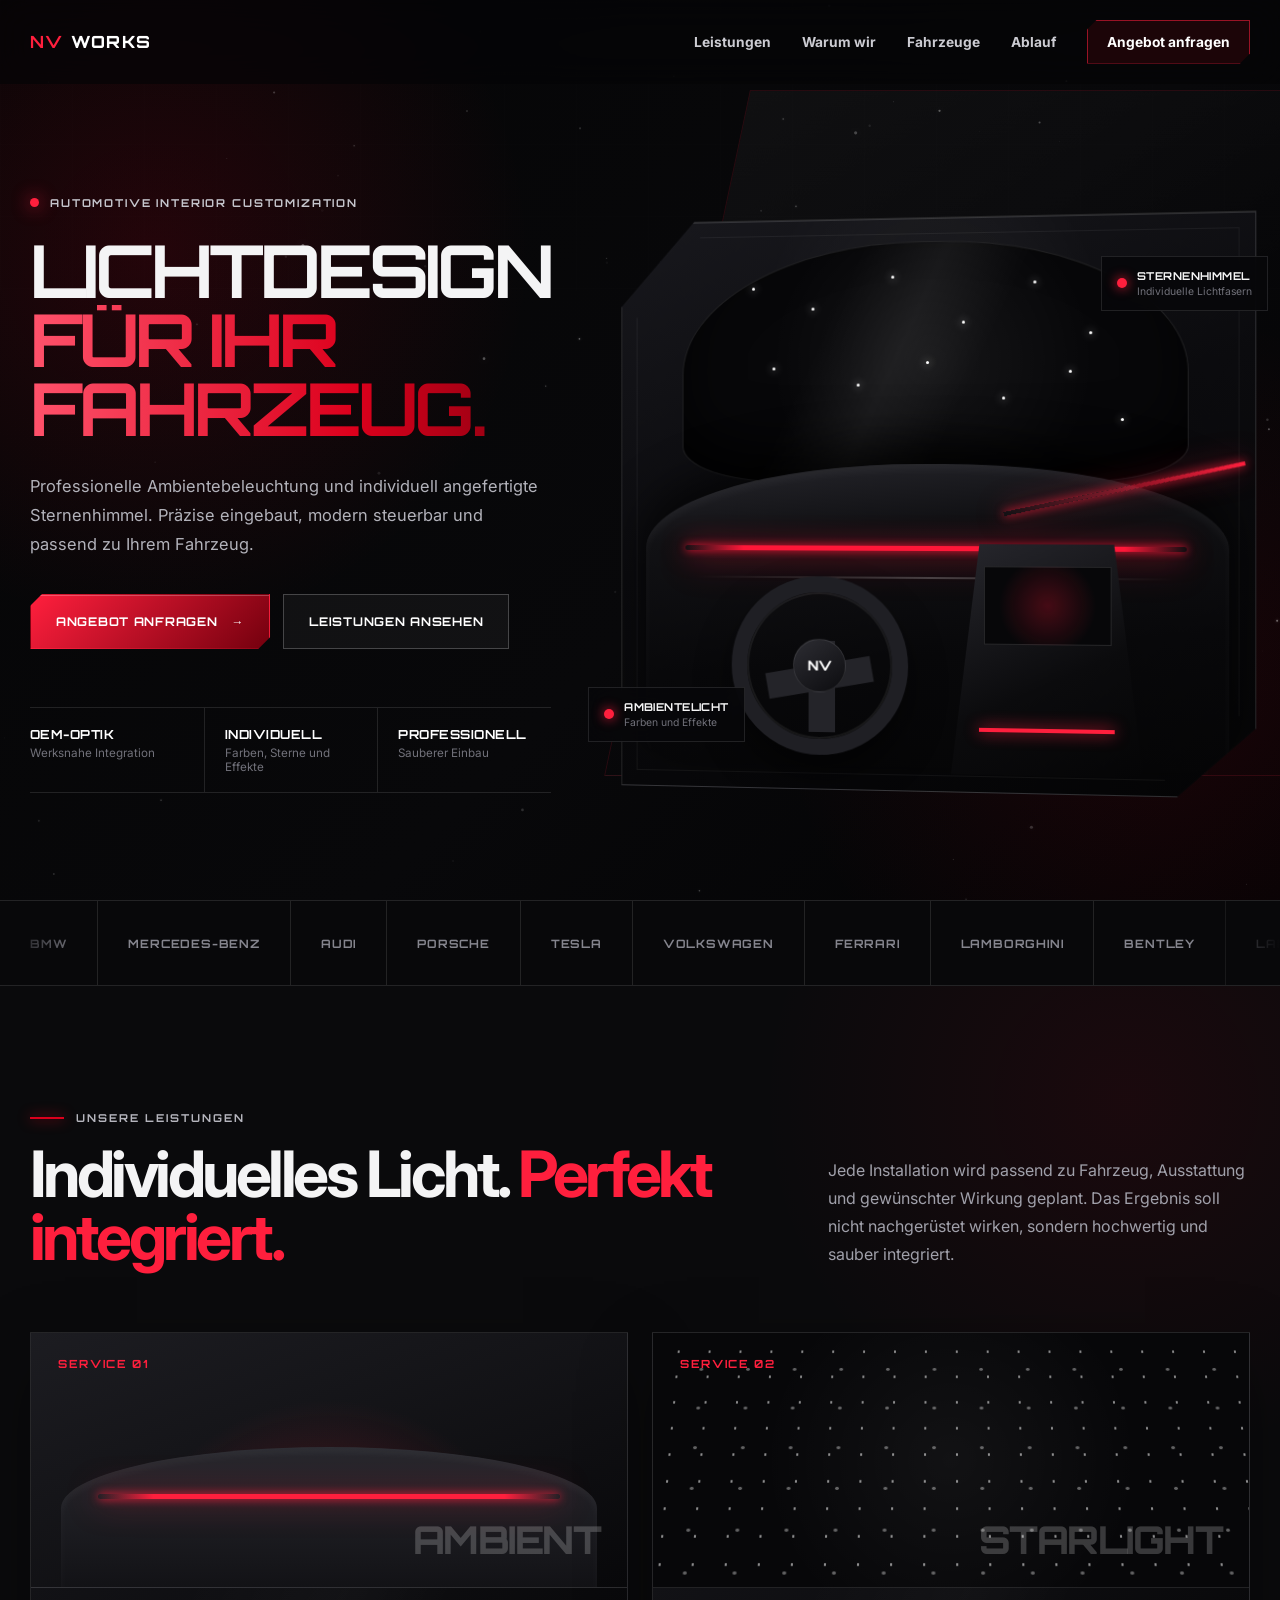
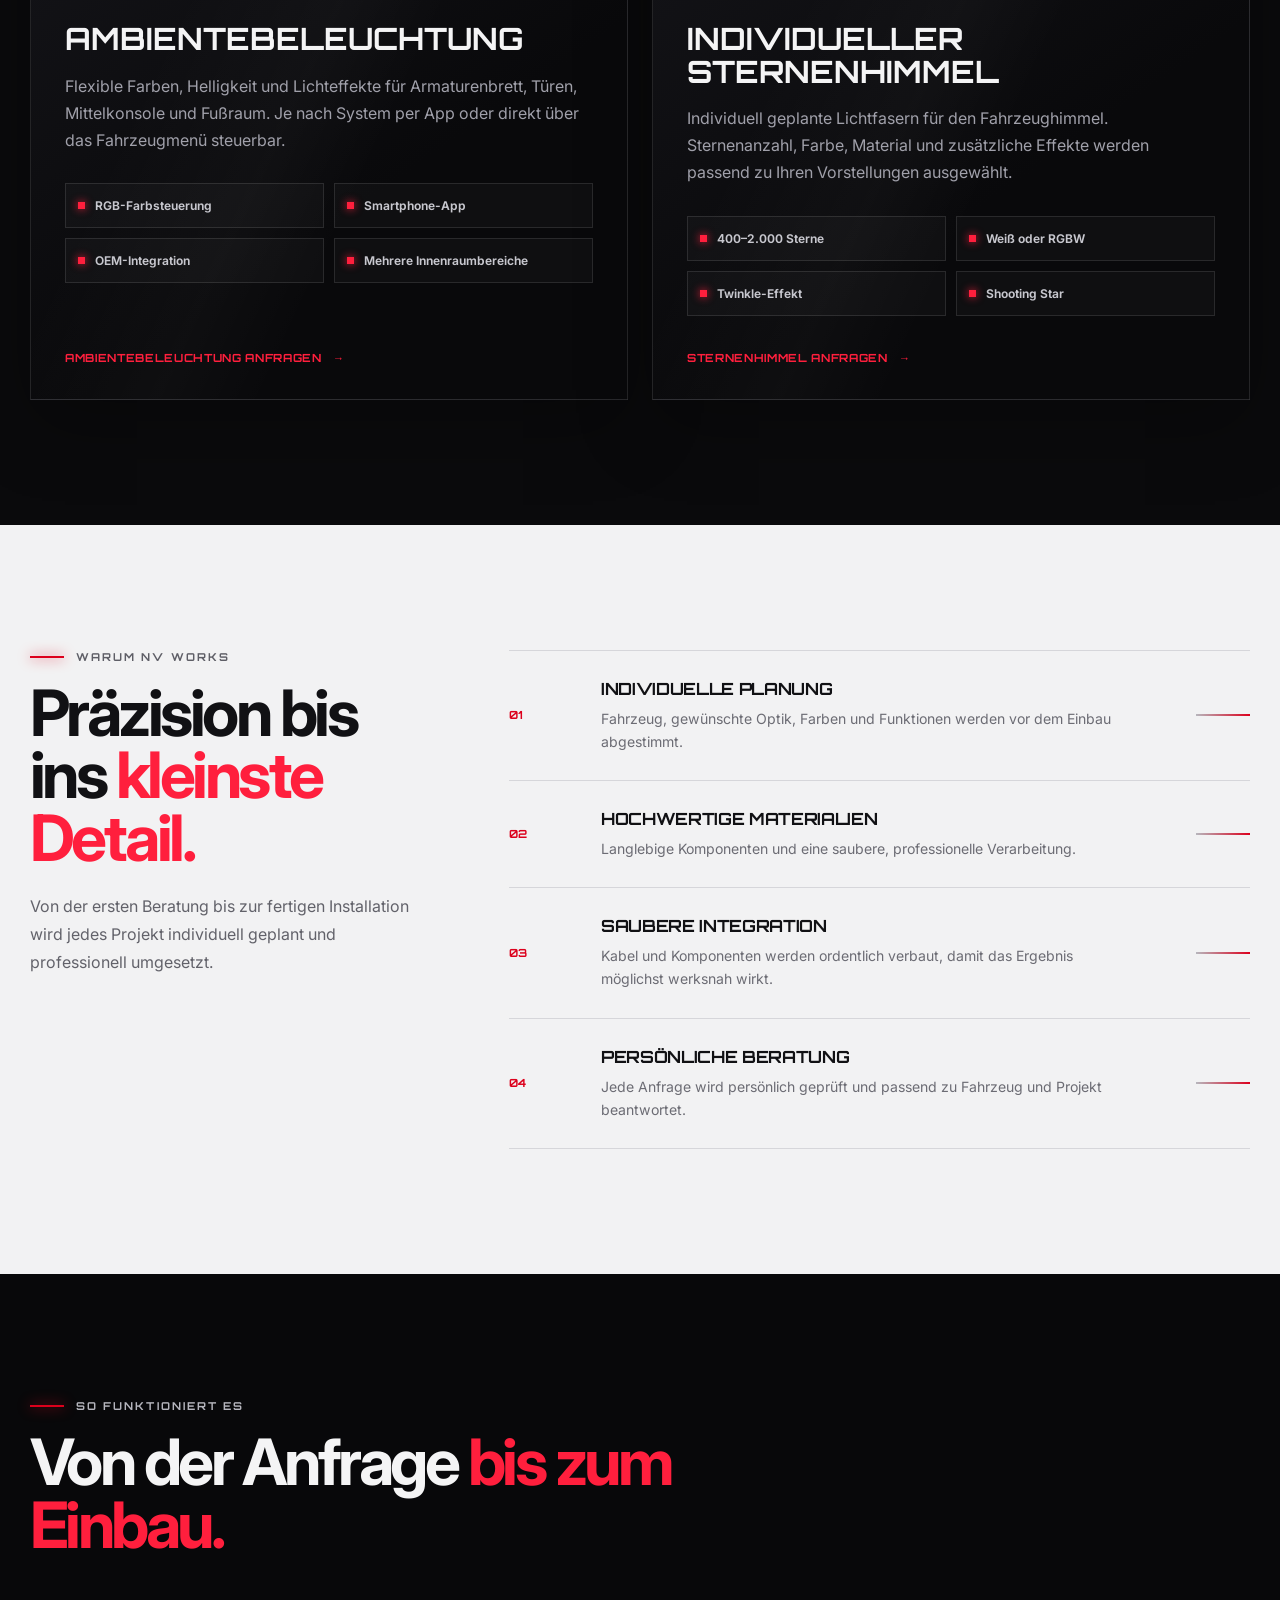
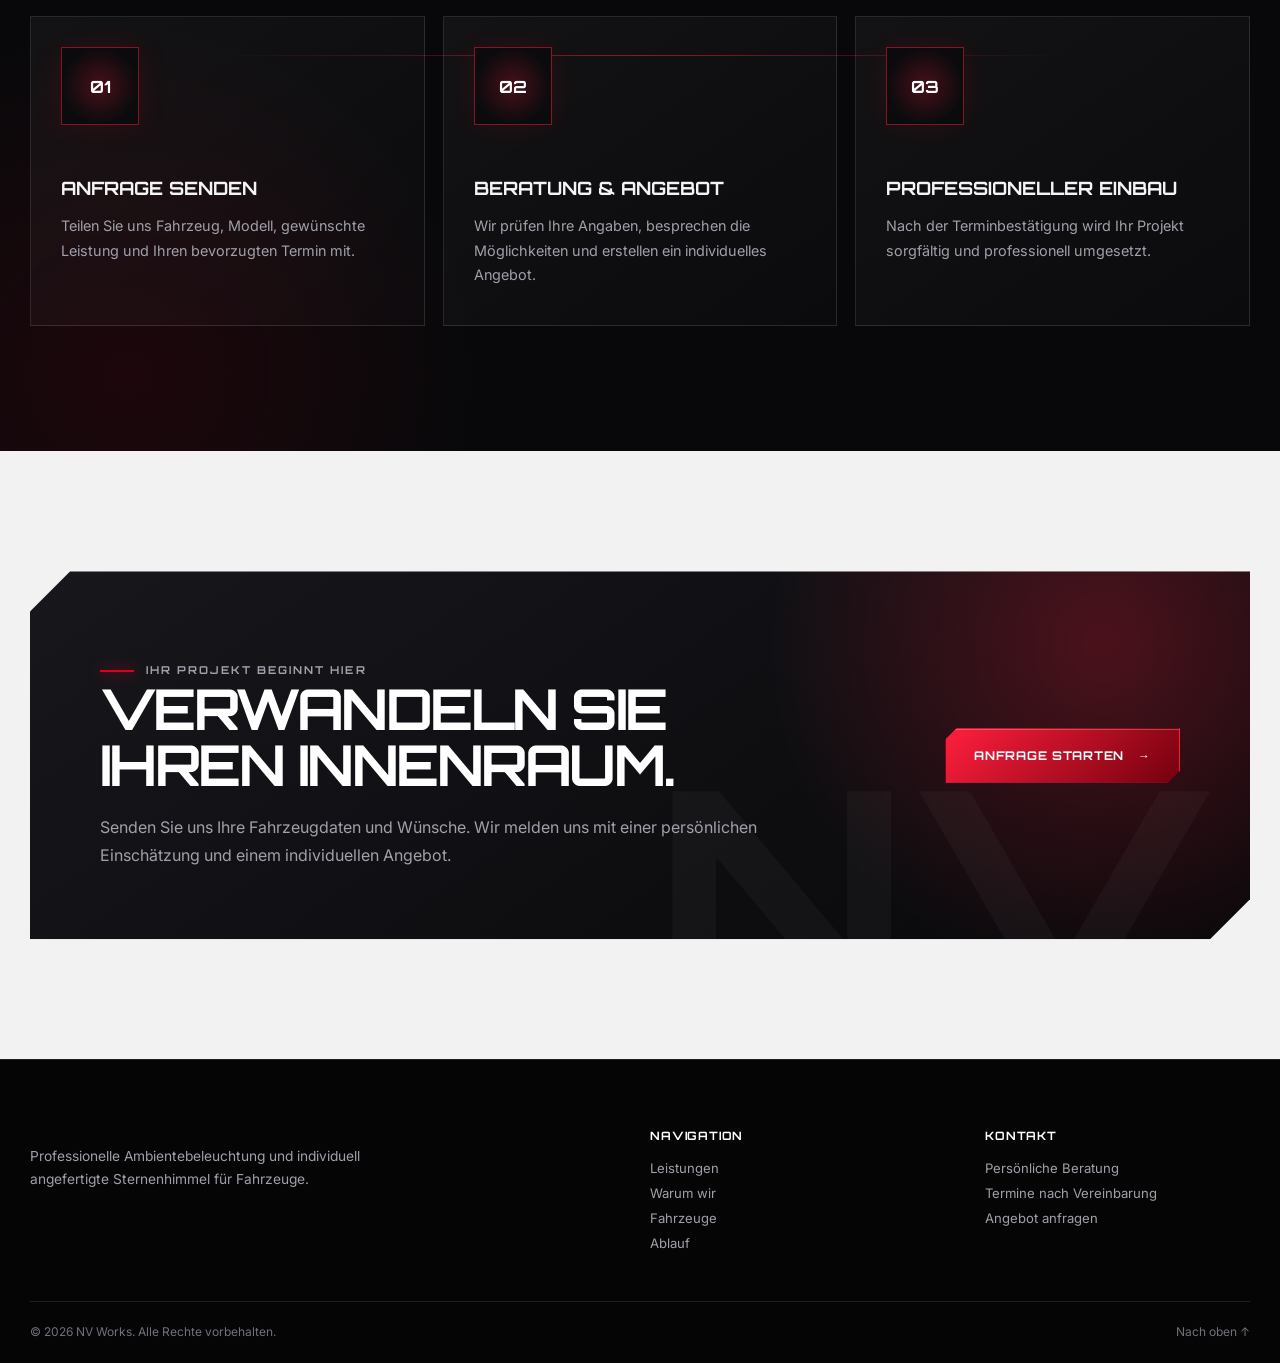
==== commit d8196499: "Update fmt.Println message from 'Hello' to 'Goodbye'" ====
--- a/index.html
+++ b/index.html
@@ -13,7 +13,7 @@
     content="NV Works – professionelle Ambientebeleuchtung und individuelle Sternenhimmel für Fahrzeuge."
   >
 
-  <meta name="theme-color" content="#070707">
+  <meta name="theme-color" content="#050506">
 
   <title>
     NV Works | Ambientebeleuchtung & Sternenhimmel
@@ -21,40 +21,2017 @@
 
   <link
     rel="icon"
+    type="image/png"
     href="nv-works-logo.png"
-    type="image/png"
   >
 
   <link
+    rel="preconnect"
+    href="https://fonts.googleapis.com"
+  >
+
+  <link
+    rel="preconnect"
+    href="https://fonts.gstatic.com"
+    crossorigin
+  >
+
+  <link
+    href="https://fonts.googleapis.com/css2?family=Inter:wght@400;500;600;700;800&family=Orbitron:wght@500;600;700;800&display=swap"
     rel="stylesheet"
-    href="style.css"
   >
 
-  <script
-    src="script.js"
-    defer
-  ></script>
+  <style>
+    :root {
+      --black: #050506;
+      --black-soft: #0a0a0c;
+      --panel: #101014;
+      --panel-light: #17171c;
+      --metal: #26262c;
+      --red: #dc001c;
+      --red-bright: #ff1f3d;
+      --red-dark: #74000e;
+      --white: #ffffff;
+      --text: #f4f4f5;
+      --muted: #a0a0aa;
+      --muted-dark: #71717a;
+      --line: rgba(255, 255, 255, 0.11);
+      --line-strong: rgba(255, 255, 255, 0.22);
+      --container: 1220px;
+      --header-height: 84px;
+      --radius: 22px;
+      --shadow: 0 30px 90px rgba(0, 0, 0, 0.55);
+    }
+
+    * {
+      box-sizing: border-box;
+    }
+
+    html {
+      scroll-behavior: smooth;
+      scroll-padding-top: 100px;
+    }
+
+    body {
+      margin: 0;
+      min-width: 320px;
+      overflow-x: hidden;
+      color: var(--text);
+      background: var(--black);
+      font-family: "Inter", sans-serif;
+    }
+
+    body.menu-open {
+      overflow: hidden;
+    }
+
+    button,
+    input,
+    select,
+    textarea {
+      font: inherit;
+    }
+
+    a {
+      color: inherit;
+      text-decoration: none;
+    }
+
+    img {
+      display: block;
+      max-width: 100%;
+    }
+
+    .container {
+      width: min(
+        calc(100% - 40px),
+        var(--container)
+      );
+      margin-inline: auto;
+    }
+
+    .section-label {
+      display: flex;
+      align-items: center;
+      gap: 12px;
+      margin: 0 0 18px;
+      color: #b5b5bd;
+      font-family: "Orbitron", sans-serif;
+      font-size: 0.68rem;
+      font-weight: 700;
+      letter-spacing: 0.19em;
+      text-transform: uppercase;
+    }
+
+    .section-label::before {
+      content: "";
+      width: 34px;
+      height: 2px;
+      background: var(--red);
+      box-shadow: 0 0 13px var(--red);
+    }
+
+    .section-title {
+      margin: 0;
+      max-width: 800px;
+      font-size: clamp(2.3rem, 5vw, 4.8rem);
+      line-height: 0.98;
+      letter-spacing: -0.055em;
+    }
+
+    .section-title span {
+      color: var(--red-bright);
+    }
+
+    .section-description {
+      max-width: 610px;
+      margin: 22px 0 0;
+      color: var(--muted);
+      font-size: 1rem;
+      line-height: 1.75;
+    }
+
+    .reveal {
+      opacity: 0;
+      transform: translateY(28px);
+      transition:
+        opacity 0.75s ease,
+        transform 0.75s ease;
+    }
+
+    .reveal.visible {
+      opacity: 1;
+      transform: translateY(0);
+    }
+
+    /* HEADER */
+
+    .site-header {
+      position: fixed;
+      inset: 0 0 auto;
+      z-index: 100;
+      height: var(--header-height);
+      border-bottom: 1px solid transparent;
+      background: rgba(5, 5, 6, 0.68);
+      backdrop-filter: blur(18px);
+      -webkit-backdrop-filter: blur(18px);
+      transition:
+        background 0.3s ease,
+        border-color 0.3s ease;
+    }
+
+    .site-header.scrolled {
+      border-color: var(--line);
+      background: rgba(5, 5, 6, 0.94);
+    }
+
+    .nav-inner {
+      height: 100%;
+      display: flex;
+      align-items: center;
+      justify-content: space-between;
+      gap: 30px;
+    }
+
+    .brand {
+      position: relative;
+      z-index: 102;
+      display: flex;
+      align-items: center;
+      gap: 14px;
+    }
+
+    .brand-image {
+      width: 140px;
+      max-height: 62px;
+      object-fit: contain;
+      filter:
+        drop-shadow(0 0 1px rgba(255, 255, 255, 0.55))
+        drop-shadow(0 8px 20px rgba(220, 0, 28, 0.18));
+    }
+
+    .brand-fallback {
+      display: none;
+      align-items: center;
+      gap: 7px;
+      color: var(--white);
+      font-family: "Orbitron", sans-serif;
+      font-size: 1.05rem;
+      font-weight: 800;
+      letter-spacing: 0.08em;
+    }
+
+    .brand-fallback strong {
+      color: var(--red-bright);
+    }
+
+    .main-nav {
+      display: flex;
+      align-items: center;
+      gap: 31px;
+    }
+
+    .main-nav > a {
+      position: relative;
+      color: #ccccd2;
+      font-size: 0.86rem;
+      font-weight: 700;
+      transition: color 0.2s ease;
+    }
+
+    .main-nav > a:not(.nav-cta)::after {
+      content: "";
+      position: absolute;
+      left: 0;
+      right: 100%;
+      bottom: -9px;
+      height: 2px;
+      background: var(--red-bright);
+      transition: right 0.25s ease;
+    }
+
+    .main-nav > a:not(.nav-cta):hover {
+      color: var(--white);
+    }
+
+    .main-nav > a:not(.nav-cta):hover::after {
+      right: 0;
+    }
+
+    .nav-cta {
+      display: inline-flex;
+      min-height: 44px;
+      align-items: center;
+      padding: 0 19px;
+      border: 1px solid rgba(255, 31, 61, 0.55);
+      clip-path: polygon(
+        10px 0,
+        100% 0,
+        100% calc(100% - 10px),
+        calc(100% - 10px) 100%,
+        0 100%,
+        0 10px
+      );
+      color: var(--white) !important;
+      background: rgba(220, 0, 28, 0.1);
+    }
+
+    .nav-cta:hover {
+      background: var(--red);
+    }
+
+    .menu-button {
+      position: relative;
+      z-index: 102;
+      display: none;
+      width: 48px;
+      height: 46px;
+      border: 1px solid var(--line);
+      background: rgba(255, 255, 255, 0.04);
+      cursor: pointer;
+    }
+
+    .menu-button span {
+      position: absolute;
+      left: 13px;
+      width: 21px;
+      height: 2px;
+      background: var(--white);
+      transition:
+        top 0.25s ease,
+        transform 0.25s ease,
+        opacity 0.25s ease;
+    }
+
+    .menu-button span:nth-child(1) {
+      top: 14px;
+    }
+
+    .menu-button span:nth-child(2) {
+      top: 21px;
+    }
+
+    .menu-button span:nth-child(3) {
+      top: 28px;
+    }
+
+    .menu-button[aria-expanded="true"] span:nth-child(1) {
+      top: 21px;
+      transform: rotate(45deg);
+    }
+
+    .menu-button[aria-expanded="true"] span:nth-child(2) {
+      opacity: 0;
+    }
+
+    .menu-button[aria-expanded="true"] span:nth-child(3) {
+      top: 21px;
+      transform: rotate(-45deg);
+    }
+
+    /* BUTTONS */
+
+    .button {
+      display: inline-flex;
+      min-height: 55px;
+      align-items: center;
+      justify-content: center;
+      gap: 14px;
+      padding: 0 25px;
+      border: 1px solid transparent;
+      font-family: "Orbitron", sans-serif;
+      font-size: 0.75rem;
+      font-weight: 700;
+      letter-spacing: 0.06em;
+      text-transform: uppercase;
+      cursor: pointer;
+      transition:
+        transform 0.25s ease,
+        box-shadow 0.25s ease,
+        background 0.25s ease;
+    }
+
+    .button:hover {
+      transform: translateY(-3px);
+    }
+
+    .button-primary {
+      clip-path: polygon(
+        12px 0,
+        100% 0,
+        100% calc(100% - 12px),
+        calc(100% - 12px) 100%,
+        0 100%,
+        0 12px
+      );
+      color: var(--white);
+      background:
+        linear-gradient(
+          135deg,
+          var(--red-bright),
+          var(--red-dark)
+        );
+      box-shadow:
+        0 18px 38px rgba(220, 0, 28, 0.28),
+        inset 0 1px 0 rgba(255, 255, 255, 0.24);
+    }
+
+    .button-primary:hover {
+      box-shadow:
+        0 23px 48px rgba(220, 0, 28, 0.4),
+        inset 0 1px 0 rgba(255, 255, 255, 0.24);
+    }
+
+    .button-secondary {
+      color: var(--white);
+      border-color: var(--line-strong);
+      background: rgba(255, 255, 255, 0.04);
+    }
+
+    .button-secondary:hover {
+      background: rgba(255, 255, 255, 0.08);
+    }
+
+    /* HERO */
+
+    .hero {
+      position: relative;
+      min-height: 100svh;
+      display: flex;
+      align-items: center;
+      padding:
+        calc(var(--header-height) + 75px)
+        0
+        75px;
+      overflow: hidden;
+      isolation: isolate;
+      background:
+        radial-gradient(
+          circle at 12% 28%,
+          rgba(220, 0, 28, 0.14),
+          transparent 29%
+        ),
+        radial-gradient(
+          circle at 90% 76%,
+          rgba(220, 0, 28, 0.1),
+          transparent 28%
+        ),
+        linear-gradient(
+          135deg,
+          #050506 0%,
+          #08080a 58%,
+          #030304 100%
+        );
+    }
+
+    .hero::before {
+      content: "";
+      position: absolute;
+      inset: 0;
+      z-index: -4;
+      opacity: 0.16;
+      background-image:
+        linear-gradient(
+          rgba(255, 255, 255, 0.04) 1px,
+          transparent 1px
+        ),
+        linear-gradient(
+          90deg,
+          rgba(255, 255, 255, 0.04) 1px,
+          transparent 1px
+        );
+      background-size: 72px 72px;
+      mask-image:
+        linear-gradient(
+          to bottom,
+          black,
+          transparent 92%
+        );
+    }
+
+    .hero::after {
+      content: "";
+      position: absolute;
+      right: -90px;
+      top: 10%;
+      z-index: -3;
+      width: 54%;
+      height: 76%;
+      border: 1px solid rgba(255, 31, 61, 0.13);
+      transform: skewX(-12deg);
+      background:
+        linear-gradient(
+          145deg,
+          rgba(255, 255, 255, 0.035),
+          transparent 50%
+        );
+    }
+
+    .star-canvas {
+      position: absolute;
+      inset: 0;
+      z-index: -2;
+      width: 100%;
+      height: 100%;
+      opacity: 0.5;
+    }
+
+    .hero-grid {
+      display: grid;
+      grid-template-columns:
+        minmax(0, 0.9fr)
+        minmax(480px, 1.1fr);
+      gap: 62px;
+      align-items: center;
+    }
+
+    .hero-copy {
+      position: relative;
+      z-index: 4;
+    }
+
+    .hero-badge {
+      display: inline-flex;
+      align-items: center;
+      gap: 11px;
+      margin-bottom: 26px;
+      color: #c5c5cc;
+      font-family: "Orbitron", sans-serif;
+      font-size: 0.68rem;
+      font-weight: 700;
+      letter-spacing: 0.17em;
+      text-transform: uppercase;
+    }
+
+    .hero-badge i {
+      width: 9px;
+      height: 9px;
+      border-radius: 50%;
+      background: var(--red-bright);
+      box-shadow:
+        0 0 18px var(--red-bright);
+    }
+
+    .hero h1 {
+      margin: 0;
+      max-width: 760px;
+      font-family: "Orbitron", sans-serif;
+      font-size: clamp(3rem, 5.7vw, 6.3rem);
+      line-height: 0.95;
+      letter-spacing: -0.055em;
+      text-transform: uppercase;
+    }
+
+    .hero h1 span {
+      display: block;
+      color: transparent;
+      background:
+        linear-gradient(
+          90deg,
+          #ff526b,
+          var(--red) 62%,
+          #83000f
+        );
+      -webkit-background-clip: text;
+      background-clip: text;
+    }
+
+    .hero-description {
+      max-width: 650px;
+      margin: 29px 0 0;
+      color: #b2b2ba;
+      font-size: 1.03rem;
+      line-height: 1.75;
+    }
+
+    .hero-actions {
+      display: flex;
+      flex-wrap: wrap;
+      gap: 13px;
+      margin-top: 35px;
+    }
+
+    .hero-stats {
+      display: grid;
+      grid-template-columns:
+        repeat(3, minmax(0, 1fr));
+      margin-top: 58px;
+      border-top: 1px solid var(--line);
+      border-bottom: 1px solid var(--line);
+    }
+
+    .hero-stat {
+      padding: 18px 17px 18px 0;
+    }
+
+    .hero-stat + .hero-stat {
+      padding-left: 20px;
+      border-left: 1px solid var(--line);
+    }
+
+    .hero-stat strong,
+    .hero-stat span {
+      display: block;
+    }
+
+    .hero-stat strong {
+      color: var(--white);
+      font-family: "Orbitron", sans-serif;
+      font-size: 0.78rem;
+      letter-spacing: 0.04em;
+      text-transform: uppercase;
+    }
+
+    .hero-stat span {
+      margin-top: 4px;
+      color: var(--muted-dark);
+      font-size: 0.73rem;
+    }
+
+    /* COCKPIT VISUAL */
+
+    .cockpit {
+      position: relative;
+      min-height: 600px;
+      perspective: 1200px;
+    }
+
+    .cockpit-frame {
+      position: absolute;
+      inset: 25px 0 0;
+      overflow: hidden;
+      border: 1px solid rgba(255, 255, 255, 0.13);
+      clip-path: polygon(
+        12% 0,
+        100% 0,
+        100% 88%,
+        88% 100%,
+        0 100%,
+        0 15%
+      );
+      background:
+        radial-gradient(
+          circle at 50% 17%,
+          rgba(255, 255, 255, 0.05),
+          transparent 30%
+        ),
+        linear-gradient(
+          160deg,
+          #18181d 0%,
+          #0b0b0e 45%,
+          #050506 100%
+        );
+      box-shadow:
+        var(--shadow),
+        inset 0 1px 0 rgba(255, 255, 255, 0.13);
+      transform: rotateY(-5deg);
+    }
+
+    .cockpit-frame::before {
+      content: "";
+      position: absolute;
+      inset: 15px;
+      border: 1px solid rgba(255, 255, 255, 0.055);
+      clip-path: polygon(
+        11% 0,
+        100% 0,
+        100% 88%,
+        88% 100%,
+        0 100%,
+        0 15%
+      );
+    }
+
+    .windshield {
+      position: absolute;
+      top: 4%;
+      left: 10%;
+      width: 80%;
+      height: 42%;
+      overflow: hidden;
+      border: 1px solid rgba(255, 255, 255, 0.1);
+      border-radius: 48% 48% 20% 20% / 55% 55% 15% 15%;
+      background:
+        radial-gradient(
+          circle at center,
+          rgba(255, 255, 255, 0.06),
+          transparent 58%
+        ),
+        #070709;
+      box-shadow:
+        inset 0 -30px 55px rgba(0, 0, 0, 0.75);
+    }
+
+    .windshield::after {
+      content: "";
+      position: absolute;
+      inset: 0;
+      background:
+        linear-gradient(
+          115deg,
+          transparent 30%,
+          rgba(255, 255, 255, 0.055) 44%,
+          transparent 58%
+        );
+    }
+
+    .windshield-stars {
+      position: absolute;
+      inset: 0;
+    }
+
+    .windshield-stars span {
+      position: absolute;
+      width: 3px;
+      height: 3px;
+      border-radius: 50%;
+      background: #ffffff;
+      box-shadow:
+        0 0 8px #ffffff;
+      animation:
+        twinkle 2.4s ease-in-out infinite;
+    }
+
+    .windshield-stars span:nth-child(1) {
+      top: 18%;
+      left: 14%;
+    }
+
+    .windshield-stars span:nth-child(2) {
+      top: 27%;
+      left: 26%;
+      animation-delay: -0.6s;
+    }
+
+    .windshield-stars span:nth-child(3) {
+      top: 14%;
+      left: 42%;
+      animation-delay: -1.1s;
+    }
+
+    .windshield-stars span:nth-child(4) {
+      top: 33%;
+      left: 56%;
+      animation-delay: -0.2s;
+    }
+
+    .windshield-stars span:nth-child(5) {
+      top: 17%;
+      left: 70%;
+      animation-delay: -1.7s;
+    }
+
+    .windshield-stars span:nth-child(6) {
+      top: 38%;
+      left: 81%;
+      animation-delay: -0.9s;
+    }
+
+    .windshield-stars span:nth-child(7) {
+      top: 52%;
+      left: 18%;
+      animation-delay: -1.4s;
+    }
+
+    .windshield-stars span:nth-child(8) {
+      top: 59%;
+      left: 35%;
+      animation-delay: -0.3s;
+    }
+
+    .windshield-stars span:nth-child(9) {
+      top: 50%;
+      left: 49%;
+      animation-delay: -1.9s;
+    }
+
+    .windshield-stars span:nth-child(10) {
+      top: 65%;
+      left: 64%;
+      animation-delay: -0.7s;
+    }
+
+    .windshield-stars span:nth-child(11) {
+      top: 54%;
+      left: 77%;
+      animation-delay: -1.2s;
+    }
+
+    .windshield-stars span:nth-child(12) {
+      top: 74%;
+      left: 87%;
+      animation-delay: -0.4s;
+    }
+
+    @keyframes twinkle {
+      0%,
+      100% {
+        opacity: 0.2;
+        transform: scale(0.7);
+      }
+
+      50% {
+        opacity: 1;
+        transform: scale(1.5);
+      }
+    }
+
+    .dashboard {
+      position: absolute;
+      left: 4%;
+      right: 4%;
+      bottom: 4%;
+      height: 53%;
+      border-radius: 48% 48% 8% 8% / 28% 28% 8% 8%;
+      background:
+        linear-gradient(
+          175deg,
+          #26262c 0%,
+          #111114 23%,
+          #08080a 61%,
+          #050506 100%
+        );
+      box-shadow:
+        inset 0 6px 10px rgba(255, 255, 255, 0.04),
+        0 -15px 45px rgba(0, 0, 0, 0.65);
+    }
+
+    .dashboard::before {
+      content: "";
+      position: absolute;
+      top: 27%;
+      left: 7%;
+      right: 7%;
+      height: 5px;
+      border-radius: 20px;
+      background:
+        linear-gradient(
+          90deg,
+          transparent,
+          #ff1738 12%,
+          #ff1738 88%,
+          transparent
+        );
+      box-shadow:
+        0 0 9px #ff1738,
+        0 0 26px rgba(255, 23, 56, 0.75),
+        0 12px 35px rgba(255, 23, 56, 0.45);
+    }
+
+    .dashboard::after {
+      content: "";
+      position: absolute;
+      top: 37%;
+      left: 9%;
+      right: 9%;
+      height: 2px;
+      background:
+        linear-gradient(
+          90deg,
+          transparent,
+          rgba(255, 255, 255, 0.22),
+          transparent
+        );
+    }
+
+    .steering-wheel {
+      position: absolute;
+      left: 18%;
+      bottom: 6%;
+      width: 180px;
+      height: 180px;
+      border: 16px solid #1f1f24;
+      border-radius: 50%;
+      box-shadow:
+        inset 0 0 0 2px rgba(255, 255, 255, 0.07),
+        0 20px 35px rgba(0, 0, 0, 0.5);
+    }
+
+    .steering-wheel::before,
+    .steering-wheel::after {
+      content: "";
+      position: absolute;
+      background: #242429;
+    }
+
+    .steering-wheel::before {
+      top: 73px;
+      left: 20px;
+      width: 108px;
+      height: 26px;
+      transform: rotate(-10deg);
+    }
+
+    .steering-wheel::after {
+      top: 49px;
+      left: 63px;
+      width: 27px;
+      height: 92px;
+    }
+
+    .steering-center {
+      position: absolute;
+      inset: 47px;
+      z-index: 2;
+      display: grid;
+      place-items: center;
+      border: 1px solid rgba(255, 255, 255, 0.1);
+      border-radius: 50%;
+      color: var(--white);
+      background:
+        linear-gradient(
+          145deg,
+          #2d2d33,
+          #0c0c0f
+        );
+      font-family: "Orbitron", sans-serif;
+      font-size: 0.85rem;
+      font-weight: 800;
+    }
+
+    .center-console {
+      position: absolute;
+      right: 17%;
+      bottom: 3%;
+      width: 190px;
+      height: 230px;
+      clip-path: polygon(
+        15% 0,
+        85% 0,
+        100% 100%,
+        0 100%
+      );
+      background:
+        linear-gradient(
+          155deg,
+          #27272d,
+          #0b0b0d 58%,
+          #050506
+        );
+      box-shadow:
+        0 18px 40px rgba(0, 0, 0, 0.45);
+    }
+
+    .center-console::before {
+      content: "";
+      position: absolute;
+      top: 22px;
+      left: 33px;
+      width: 124px;
+      height: 76px;
+      border: 1px solid rgba(255, 255, 255, 0.12);
+      background:
+        radial-gradient(
+          circle,
+          rgba(255, 23, 56, 0.25),
+          transparent 66%
+        ),
+        #070709;
+    }
+
+    .center-console::after {
+      content: "";
+      position: absolute;
+      left: 28px;
+      right: 28px;
+      bottom: 43px;
+      height: 4px;
+      background: var(--red-bright);
+      box-shadow:
+        0 0 15px var(--red-bright);
+    }
+
+    .door-light {
+      position: absolute;
+      right: 1%;
+      top: 47%;
+      width: 38%;
+      height: 4px;
+      transform: rotate(-12deg);
+      background:
+        linear-gradient(
+          90deg,
+          transparent,
+          var(--red-bright)
+        );
+      box-shadow:
+        0 0 10px var(--red-bright),
+        0 0 28px rgba(255, 31, 61, 0.65);
+    }
+
+    .hero-logo-badge {
+      position: absolute;
+      top: 50%;
+      left: 50%;
+      z-index: 4;
+      width: min(270px, 44%);
+      transform: translate(-50%, -30%);
+      filter:
+        drop-shadow(0 0 2px rgba(255, 255, 255, 0.45))
+        drop-shadow(0 20px 30px rgba(220, 0, 28, 0.22));
+    }
+
+    .visual-label {
+      position: absolute;
+      z-index: 6;
+      display: flex;
+      align-items: center;
+      gap: 10px;
+      padding: 12px 15px;
+      border: 1px solid var(--line);
+      background: rgba(8, 8, 10, 0.87);
+      backdrop-filter: blur(12px);
+    }
+
+    .visual-label strong,
+    .visual-label small {
+      display: block;
+    }
+
+    .visual-label strong {
+      font-family: "Orbitron", sans-serif;
+      font-size: 0.68rem;
+      letter-spacing: 0.04em;
+      text-transform: uppercase;
+    }
+
+    .visual-label small {
+      margin-top: 2px;
+      color: var(--muted-dark);
+      font-size: 0.65rem;
+    }
+
+    .visual-label i {
+      width: 10px;
+      height: 10px;
+      border-radius: 50%;
+      background: var(--red-bright);
+      box-shadow:
+        0 0 12px var(--red-bright);
+    }
+
+    .visual-label-one {
+      top: 64px;
+      right: -18px;
+    }
+
+    .visual-label-two {
+      left: -25px;
+      bottom: 50px;
+    }
+
+    /* BRAND STRIP */
+
+    .brand-strip {
+      position: relative;
+      overflow: hidden;
+      border-top: 1px solid var(--line);
+      border-bottom: 1px solid var(--line);
+      background: #08080a;
+    }
+
+    .brand-strip::before,
+    .brand-strip::after {
+      content: "";
+      position: absolute;
+      top: 0;
+      bottom: 0;
+      z-index: 2;
+      width: 90px;
+      pointer-events: none;
+    }
+
+    .brand-strip::before {
+      left: 0;
+      background:
+        linear-gradient(
+          90deg,
+          #08080a,
+          transparent
+        );
+    }
+
+    .brand-strip::after {
+      right: 0;
+      background:
+        linear-gradient(
+          -90deg,
+          #08080a,
+          transparent
+        );
+    }
+
+    .brand-track {
+      display: flex;
+      width: max-content;
+      animation:
+        brandScroll 35s linear infinite;
+    }
+
+    .brand-track span {
+      display: flex;
+      min-height: 84px;
+      align-items: center;
+      padding: 0 30px;
+      border-right: 1px solid var(--line);
+      color: #85858e;
+      font-family: "Orbitron", sans-serif;
+      font-size: 0.72rem;
+      font-weight: 700;
+      letter-spacing: 0.07em;
+      text-transform: uppercase;
+      white-space: nowrap;
+    }
+
+    @keyframes brandScroll {
+      to {
+        transform: translateX(-50%);
+      }
+    }
+
+    /* SERVICES */
+
+    .services-section {
+      position: relative;
+      padding: 125px 0;
+      overflow: hidden;
+      background:
+        radial-gradient(
+          circle at 88% 10%,
+          rgba(220, 0, 28, 0.08),
+          transparent 24%
+        ),
+        #0a0a0c;
+    }
+
+    .services-heading {
+      display: grid;
+      grid-template-columns:
+        minmax(0, 1fr)
+        minmax(320px, 0.58fr);
+      gap: 70px;
+      align-items: end;
+      margin-bottom: 64px;
+    }
+
+    .services-heading > p {
+      margin: 0;
+      color: var(--muted);
+      line-height: 1.75;
+    }
+
+    .service-layout {
+      display: grid;
+      grid-template-columns:
+        repeat(2, minmax(0, 1fr));
+      gap: 24px;
+    }
+
+    .service-panel {
+      position: relative;
+      min-height: 610px;
+      display: flex;
+      flex-direction: column;
+      overflow: hidden;
+      border: 1px solid var(--line);
+      background:
+        linear-gradient(
+          145deg,
+          #17171c,
+          #09090b 65%
+        );
+      box-shadow:
+        0 25px 70px rgba(0, 0, 0, 0.28);
+    }
+
+    .service-panel::before {
+      content: "";
+      position: absolute;
+      inset: 0;
+      background:
+        linear-gradient(
+          115deg,
+          transparent 30%,
+          rgba(255, 255, 255, 0.025) 48%,
+          transparent 60%
+        );
+      pointer-events: none;
+    }
+
+    .service-panel-top {
+      position: relative;
+      min-height: 255px;
+      overflow: hidden;
+      border-bottom: 1px solid var(--line);
+    }
+
+    .ambient-visual {
+      background:
+        radial-gradient(
+          circle at 50% 110%,
+          rgba(255, 31, 61, 0.35),
+          transparent 52%
+        ),
+        linear-gradient(
+          160deg,
+          #1c1c21,
+          #09090b
+        );
+    }
+
+    .ambient-dashboard {
+      position: absolute;
+      left: 5%;
+      right: 5%;
+      bottom: -35px;
+      height: 175px;
+      border-radius: 50% 50% 0 0 / 35% 35% 0 0;
+      background:
+        linear-gradient(
+          180deg,
+          #28282e,
+          #0d0d10
+        );
+      box-shadow:
+        inset 0 5px 8px rgba(255, 255, 255, 0.04);
+    }
+
+    .ambient-dashboard::after {
+      content: "";
+      position: absolute;
+      top: 47px;
+      left: 7%;
+      right: 7%;
+      height: 5px;
+      border-radius: 20px;
+      background:
+        linear-gradient(
+          90deg,
+          transparent,
+          #ff1f3d 12%,
+          #ff1f3d 88%,
+          transparent
+        );
+      box-shadow:
+        0 0 10px #ff1f3d,
+        0 0 32px rgba(255, 31, 61, 0.7);
+    }
+
+    .starlight-visual {
+      background:
+        radial-gradient(
+          circle at center,
+          rgba(255, 255, 255, 0.045),
+          transparent 58%
+        ),
+        #070709;
+    }
+
+    .service-stars {
+      position: absolute;
+      inset: 0;
+      background-image:
+        radial-gradient(
+          circle,
+          white 0 1px,
+          transparent 1.5px
+        );
+      background-size: 32px 27px;
+      opacity: 0.55;
+      transform: perspective(500px) rotateX(9deg);
+    }
+
+    .service-stars::after {
+      content: "";
+      position: absolute;
+      inset: 0;
+      background-image:
+        radial-gradient(
+          circle,
+          white 0 1.5px,
+          transparent 2px
+        );
+      background-position: 17px 12px;
+      background-size: 48px 41px;
+      opacity: 0.65;
+    }
+
+    .service-number {
+      position: absolute;
+      top: 24px;
+      left: 27px;
+      z-index: 2;
+      color: var(--red-bright);
+      font-family: "Orbitron", sans-serif;
+      font-size: 0.7rem;
+      font-weight: 700;
+      letter-spacing: 0.15em;
+    }
+
+    .service-name {
+      position: absolute;
+      right: 27px;
+      bottom: 24px;
+      z-index: 2;
+      color: rgba(255, 255, 255, 0.2);
+      font-family: "Orbitron", sans-serif;
+      font-size: clamp(1.6rem, 3vw, 3rem);
+      font-weight: 800;
+      letter-spacing: -0.04em;
+      text-transform: uppercase;
+    }
+
+    .service-content {
+      position: relative;
+      z-index: 2;
+      flex: 1;
+      display: flex;
+      flex-direction: column;
+      padding: 34px;
+    }
+
+    .service-content h3 {
+      margin: 0;
+      font-family: "Orbitron", sans-serif;
+      font-size: clamp(1.5rem, 2.4vw, 2.4rem);
+      line-height: 1.05;
+      text-transform: uppercase;
+    }
+
+    .service-content > p {
+      margin: 18px 0 0;
+      color: var(--muted);
+      line-height: 1.7;
+    }
+
+    .spec-list {
+      display: grid;
+      grid-template-columns:
+        repeat(2, minmax(0, 1fr));
+      gap: 10px;
+      margin: 29px 0 35px;
+    }
+
+    .spec-list span {
+      position: relative;
+      min-height: 45px;
+      display: flex;
+      align-items: center;
+      padding: 10px 12px 10px 29px;
+      border: 1px solid var(--line);
+      color: #c7c7ce;
+      background: rgba(255, 255, 255, 0.025);
+      font-size: 0.75rem;
+      font-weight: 650;
+    }
+
+    .spec-list span::before {
+      content: "";
+      position: absolute;
+      left: 12px;
+      width: 7px;
+      height: 7px;
+      background: var(--red-bright);
+      box-shadow:
+        0 0 9px var(--red-bright);
+    }
+
+    .service-link {
+      display: inline-flex;
+      align-items: center;
+      gap: 11px;
+      margin-top: auto;
+      color: var(--red-bright);
+      font-family: "Orbitron", sans-serif;
+      font-size: 0.7rem;
+      font-weight: 700;
+      letter-spacing: 0.06em;
+      text-transform: uppercase;
+    }
+
+    .service-link span {
+      transition: transform 0.2s ease;
+    }
+
+    .service-link:hover span {
+      transform: translateX(5px);
+    }
+
+    /* WHY US */
+
+    .why-section {
+      padding: 125px 0;
+      color: #111114;
+      background: #f2f2f3;
+    }
+
+    .why-grid {
+      display: grid;
+      grid-template-columns:
+        minmax(300px, 0.7fr)
+        minmax(0, 1.3fr);
+      gap: 80px;
+      align-items: start;
+    }
+
+    .why-section .section-label {
+      color: #5e5e66;
+    }
+
+    .why-section .section-description {
+      color: #62626a;
+    }
+
+    .feature-stack {
+      border-top: 1px solid #d6d6da;
+    }
+
+    .feature-item {
+      display: grid;
+      grid-template-columns:
+        70px minmax(0, 1fr) 90px;
+      gap: 22px;
+      align-items: center;
+      padding: 27px 0;
+      border-bottom: 1px solid #d6d6da;
+    }
+
+    .feature-item > span {
+      color: var(--red);
+      font-family: "Orbitron", sans-serif;
+      font-size: 0.7rem;
+      font-weight: 700;
+    }
+
+    .feature-item h3 {
+      margin: 0;
+      font-family: "Orbitron", sans-serif;
+      font-size: 1.05rem;
+      letter-spacing: -0.02em;
+      text-transform: uppercase;
+    }
+
+    .feature-item p {
+      margin: 8px 0 0;
+      color: #6c6c74;
+      font-size: 0.88rem;
+      line-height: 1.65;
+    }
+
+    .feature-item i {
+      justify-self: end;
+      width: 54px;
+      height: 2px;
+      background:
+        linear-gradient(
+          90deg,
+          #b7b7bd,
+          var(--red)
+        );
+    }
+
+    /* PROCESS */
+
+    .process-section {
+      position: relative;
+      padding: 125px 0;
+      overflow: hidden;
+      background:
+        radial-gradient(
+          circle at 10% 90%,
+          rgba(220, 0, 28, 0.1),
+          transparent 26%
+        ),
+        #08080a;
+    }
+
+    .process-heading {
+      margin-bottom: 60px;
+    }
+
+    .process-grid {
+      position: relative;
+      display: grid;
+      grid-template-columns:
+        repeat(3, minmax(0, 1fr));
+      gap: 18px;
+    }
+
+    .process-grid::before {
+      content: "";
+      position: absolute;
+      top: 39px;
+      left: 15%;
+      right: 15%;
+      height: 1px;
+      background:
+        linear-gradient(
+          90deg,
+          transparent,
+          rgba(255, 31, 61, 0.5),
+          transparent
+        );
+    }
+
+    .process-card {
+      position: relative;
+      z-index: 2;
+      min-height: 310px;
+      padding: 30px;
+      border: 1px solid var(--line);
+      background:
+        linear-gradient(
+          145deg,
+          rgba(255, 255, 255, 0.045),
+          rgba(255, 255, 255, 0.012)
+        );
+    }
+
+    .process-icon {
+      width: 78px;
+      height: 78px;
+      display: grid;
+      place-items: center;
+      margin-bottom: 51px;
+      border: 1px solid rgba(255, 31, 61, 0.5);
+      color: var(--white);
+      background:
+        radial-gradient(
+          circle,
+          rgba(255, 31, 61, 0.25),
+          transparent 70%
+        ),
+        #0b0b0d;
+      font-family: "Orbitron", sans-serif;
+      font-size: 1.05rem;
+      font-weight: 700;
+      box-shadow:
+        0 0 30px rgba(220, 0, 28, 0.12);
+    }
+
+    .process-card h3 {
+      margin: 0;
+      font-family: "Orbitron", sans-serif;
+      font-size: 1.15rem;
+      text-transform: uppercase;
+    }
+
+    .process-card p {
+      margin: 15px 0 0;
+      color: var(--muted);
+      font-size: 0.9rem;
+      line-height: 1.7;
+    }
+
+    /* CTA */
+
+    .cta-section {
+      padding: 120px 0;
+      background: #f2f2f3;
+    }
+
+    .cta-panel {
+      position: relative;
+      display: grid;
+      grid-template-columns:
+        minmax(0, 1fr)
+        auto;
+      gap: 55px;
+      align-items: center;
+      overflow: hidden;
+      padding: 70px;
+      clip-path: polygon(
+        40px 0,
+        100% 0,
+        100% calc(100% - 40px),
+        calc(100% - 40px) 100%,
+        0 100%,
+        0 40px
+      );
+      color: var(--white);
+      background:
+        radial-gradient(
+          circle at 88% 20%,
+          rgba(255, 31, 61, 0.26),
+          transparent 30%
+        ),
+        linear-gradient(
+          145deg,
+          #17171c,
+          #08080a
+        );
+      box-shadow:
+        0 35px 80px rgba(0, 0, 0, 0.21);
+    }
+
+    .cta-panel::before {
+      content: "NV";
+      position: absolute;
+      right: 3%;
+      bottom: -29%;
+      color: rgba(255, 255, 255, 0.03);
+      font-family: "Orbitron", sans-serif;
+      font-size: 19rem;
+      font-weight: 800;
+      line-height: 1;
+    }
+
+    .cta-copy {
+      position: relative;
+      z-index: 2;
+    }
+
+    .cta-copy h2 {
+      margin: 0;
+      max-width: 760px;
+      font-family: "Orbitron", sans-serif;
+      font-size: clamp(2rem, 4.4vw, 4.2rem);
+      line-height: 1;
+      letter-spacing: -0.045em;
+      text-transform: uppercase;
+    }
+
+    .cta-copy p {
+      max-width: 680px;
+      margin: 20px 0 0;
+      color: var(--muted);
+      line-height: 1.75;
+    }
+
+    .cta-panel .button {
+      position: relative;
+      z-index: 2;
+      min-width: 235px;
+    }
+
+    /* FOOTER */
+
+    .footer {
+      padding: 68px 0 24px;
+      border-top: 1px solid var(--line);
+      background: #050506;
+    }
+
+    .footer-grid {
+      display: grid;
+      grid-template-columns:
+        1.35fr 0.65fr 0.65fr;
+      gap: 70px;
+      padding-bottom: 50px;
+    }
+
+    .footer-brand img {
+      width: 175px;
+      max-height: 72px;
+      object-fit: contain;
+      filter:
+        drop-shadow(0 10px 22px rgba(220, 0, 28, 0.18));
+    }
+
+    .footer-brand p {
+      max-width: 350px;
+      margin: 17px 0 0;
+      color: var(--muted);
+      font-size: 0.86rem;
+      line-height: 1.65;
+    }
+
+    .footer-links {
+      display: grid;
+      align-content: start;
+      gap: 9px;
+    }
+
+    .footer-links strong {
+      margin-bottom: 8px;
+      color: var(--white);
+      font-family: "Orbitron", sans-serif;
+      font-size: 0.72rem;
+      letter-spacing: 0.07em;
+      text-transform: uppercase;
+    }
+
+    .footer-links a,
+    .footer-links span {
+      color: var(--muted);
+      font-size: 0.82rem;
+    }
+
+    .footer-links a:hover {
+      color: var(--white);
+    }
+
+    .footer-bottom {
+      display: flex;
+      justify-content: space-between;
+      gap: 25px;
+      padding-top: 22px;
+      border-top: 1px solid var(--line);
+      color: var(--muted-dark);
+      font-size: 0.75rem;
+    }
+
+    .footer-bottom a:hover {
+      color: var(--white);
+    }
+
+    /* TABLET */
+
+    @media (max-width: 1050px) {
+      .hero-grid {
+        grid-template-columns: 1fr;
+      }
+
+      .hero-copy {
+        max-width: 850px;
+      }
+
+      .cockpit {
+        width: min(100%, 720px);
+        min-height: 590px;
+        margin-inline: auto;
+      }
+
+      .services-heading {
+        grid-template-columns: 1fr;
+        gap: 24px;
+      }
+
+      .why-grid {
+        grid-template-columns: 1fr;
+        gap: 55px;
+      }
+
+      .cta-panel {
+        grid-template-columns: 1fr;
+      }
+    }
+
+    /* MOBILE NAV */
+
+    @media (max-width: 820px) {
+      :root {
+        --header-height: 74px;
+      }
+
+      .container {
+        width: min(
+          calc(100% - 28px),
+          var(--container)
+        );
+      }
+
+      .menu-button {
+        display: block;
+      }
+
+      .main-nav {
+        position: fixed;
+        inset: 0;
+        z-index: 101;
+        flex-direction: column;
+        align-items: flex-start;
+        justify-content: center;
+        gap: 26px;
+        padding: 110px 30px 40px;
+        opacity: 0;
+        visibility: hidden;
+        background:
+          radial-gradient(
+            circle at 80% 14%,
+            rgba(220, 0, 28, 0.2),
+            transparent 28%
+          ),
+          rgba(5, 5, 6, 0.985);
+        transform: translateY(-15px);
+        transition:
+          opacity 0.25s ease,
+          visibility 0.25s ease,
+          transform 0.25s ease;
+      }
+
+      .main-nav.open {
+        opacity: 1;
+        visibility: visible;
+        transform: translateY(0);
+      }
+
+      .main-nav > a {
+        font-family: "Orbitron", sans-serif;
+        font-size: 1.18rem;
+        text-transform: uppercase;
+      }
+
+      .nav-cta {
+        margin-top: 7px;
+        font-size: 0.78rem !important;
+      }
+
+      .brand-image {
+        width: 120px;
+      }
+
+      .hero {
+        min-height: auto;
+        padding-top:
+          calc(var(--header-height) + 70px);
+      }
+
+      .hero-grid {
+        gap: 45px;
+      }
+
+      .hero h1 {
+        font-size: clamp(2.75rem, 12vw, 4.8rem);
+      }
+
+      .hero-stats {
+        grid-template-columns: 1fr;
+      }
+
+      .hero-stat {
+        padding: 15px 0;
+      }
+
+      .hero-stat + .hero-stat {
+        padding-left: 0;
+        border-top: 1px solid var(--line);
+        border-left: 0;
+      }
+
+      .cockpit {
+        min-height: 500px;
+      }
+
+      .cockpit-frame {
+        transform: none;
+      }
+
+      .steering-wheel {
+        left: 12%;
+        width: 150px;
+        height: 150px;
+      }
+
+      .steering-wheel::before {
+        top: 60px;
+        left: 18px;
+        width: 88px;
+      }
+
+      .steering-wheel::after {
+        top: 38px;
+        left: 52px;
+        height: 79px;
+      }
+
+      .steering-center {
+        inset: 39px;
+      }
+
+      .center-console {
+        right: 10%;
+        width: 160px;
+      }
+
+      .services-section,
+      .why-section,
+      .process-section,
+      .cta-section {
+        padding: 88px 0;
+      }
+
+      .service-layout,
+      .process-grid {
+        grid-template-columns: 1fr;
+      }
+
+      .process-grid::before {
+        display: none;
+      }
+
+      .feature-item {
+        grid-template-columns:
+          55px minmax(0, 1fr);
+      }
+
+      .feature-item i {
+        display: none;
+      }
+
+      .cta-panel {
+        padding: 46px 28px;
+      }
+
+      .footer-grid {
+        grid-template-columns: 1fr 1fr;
+      }
+
+      .footer-brand {
+        grid-column: 1 / -1;
+      }
+    }
+
+    /* SMALL MOBILE */
+
+    @media (max-width: 560px) {
+      .hero-actions {
+        flex-direction: column;
+      }
+
+      .hero-actions .button {
+        width: 100%;
+      }
+
+      .cockpit {
+        min-height: 405px;
+      }
+
+      .cockpit-frame {
+        inset: 10px 0 0;
+      }
+
+      .hero-logo-badge {
+        width: 43%;
+      }
+
+      .visual-label {
+        padding: 9px 11px;
+      }
+
+      .visual-label-one {
+        top: 25px;
+        right: 0;
+      }
+
+      .visual-label-two {
+        left: 0;
+        bottom: 18px;
+      }
+
+      .windshield {
+        top: 5%;
+        height: 39%;
+      }
+
+      .dashboard {
+        height: 53%;
+      }
+
+      .steering-wheel {
+        left: 7%;
+        bottom: 3%;
+        width: 115px;
+        height: 115px;
+        border-width: 11px;
+      }
+
+      .steering-wheel::before,
+      .steering-wheel::after {
+        display: none;
+      }
+
+      .steering-center {
+        inset: 28px;
+        font-size: 0.65rem;
+      }
+
+      .center-console {
+        right: 7%;
+        width: 125px;
+        height: 175px;
+      }
+
+      .center-console::before {
+        left: 23px;
+        width: 79px;
+      }
+
+      .spec-list {
+        grid-template-columns: 1fr;
+      }
+
+      .service-panel {
+        min-height: auto;
+      }
+
+      .service-content {
+        padding: 27px;
+      }
+
+      .service-name {
+        font-size: 1.45rem;
+      }
+
+      .feature-item {
+        grid-template-columns: 42px 1fr;
+        gap: 13px;
+      }
+
+      .cta-panel .button {
+        width: 100%;
+      }
+
+      .footer-grid {
+        grid-template-columns: 1fr;
+        gap: 35px;
+      }
+
+      .footer-brand {
+        grid-column: auto;
+      }
+
+      .footer-bottom {
+        flex-direction: column;
+        gap: 9px;
+      }
+    }
+
+    @media (prefers-reduced-motion: reduce) {
+      html {
+        scroll-behavior: auto;
+      }
+
+      *,
+      *::before,
+      *::after {
+        animation-duration: 0.01ms !important;
+        animation-iteration-count: 1 !important;
+        transition-duration: 0.01ms !important;
+      }
+
+      .reveal {
+        opacity: 1;
+        transform: none;
+      }
+    }
+  </style>
 </head>
 
 <body>
 
-  <!-- HEADER -->
-  <header class="header" id="top">
-    <div class="container nav-wrap">
+  <header class="site-header" id="top">
+    <div class="container nav-inner">
 
       <a
-        class="logo"
+        class="brand"
         href="index.html"
         aria-label="NV Works Startseite"
       >
         <img
+          class="brand-image"
           src="nv-works-logo.png"
           alt="NV Works Logo"
         >
+
+        <span class="brand-fallback">
+          <strong>NV</strong>
+          WORKS
+        </span>
       </a>
 
       <button
-        class="menu-btn"
+        class="menu-button"
         type="button"
         aria-label="Menü öffnen"
         aria-expanded="false"
@@ -65,27 +2042,27 @@
       </button>
 
       <nav
-        class="nav"
+        class="main-nav"
         aria-label="Hauptnavigation"
       >
-        <a href="#services">
+        <a href="#leistungen">
           Leistungen
         </a>
 
-        <a href="#benefits">
+        <a href="#vorteile">
           Warum wir
         </a>
 
-        <a href="#brands">
+        <a href="#fahrzeuge">
           Fahrzeuge
         </a>
 
-        <a href="#process">
+        <a href="#ablauf">
           Ablauf
         </a>
 
         <a
-          class="nav-button"
+          class="nav-cta"
           href="quote.html"
         >
           Angebot anfragen
@@ -98,11 +2075,12 @@
 
   <main>
 
-    <!-- HERO SECTION -->
+    <!-- HERO -->
+
     <section class="hero">
 
       <canvas
-        class="stars"
+        class="star-canvas"
         aria-hidden="true"
       ></canvas>
 
@@ -110,58 +2088,56 @@
 
         <div class="hero-copy reveal">
 
-          <p class="eyebrow">
+          <div class="hero-badge">
             <i></i>
-            Fahrzeugveredelung nach Maß
+            Automotive Interior Customization
+          </div>
+
+          <h1>
+            Lichtdesign
+            <span>für Ihr Fahrzeug.</span>
+          </h1>
+
+          <p class="hero-description">
+            Professionelle Ambientebeleuchtung und individuell
+            angefertigte Sternenhimmel. Präzise eingebaut,
+            modern steuerbar und passend zu Ihrem Fahrzeug.
           </p>
 
-          <h1>
-            Licht, das Ihr Fahrzeug
-            <span>unverwechselbar</span>
-            macht.
-          </h1>
-
-          <p class="lead">
-            Professionell nachgerüstete Ambientebeleuchtung
-            und individuell angefertigte Sternenhimmel –
-            präzise verbaut, modern steuerbar und passend
-            zu Ihrem Fahrzeug.
-          </p>
-
           <div class="hero-actions">
 
             <a
-              class="btn primary"
+              class="button button-primary"
               href="quote.html"
             >
               Angebot anfragen
-              <b>→</b>
+              <span>→</span>
             </a>
 
             <a
-              class="btn secondary"
-              href="#services"
+              class="button button-secondary"
+              href="#leistungen"
             >
               Leistungen ansehen
             </a>
 
           </div>
 
-          <div class="proof">
-
-            <div>
-              <strong>OEM-Look</strong>
-              <span>Saubere Integration</span>
+          <div class="hero-stats">
+
+            <div class="hero-stat">
+              <strong>OEM-Optik</strong>
+              <span>Werksnahe Integration</span>
             </div>
 
-            <div>
+            <div class="hero-stat">
               <strong>Individuell</strong>
-              <span>Nach Ihren Wünschen</span>
+              <span>Farben, Sterne und Effekte</span>
             </div>
 
-            <div>
+            <div class="hero-stat">
               <strong>Professionell</strong>
-              <span>Hochwertiger Einbau</span>
+              <span>Sauberer Einbau</span>
             </div>
 
           </div>
@@ -169,39 +2145,67 @@
         </div>
 
 
-        <div class="hero-logo reveal">
-
-          <div class="logo-card">
+        <div class="cockpit reveal">
+
+          <div class="cockpit-frame">
+
+            <div class="windshield">
+
+              <div class="windshield-stars">
+                <span></span>
+                <span></span>
+                <span></span>
+                <span></span>
+                <span></span>
+                <span></span>
+                <span></span>
+                <span></span>
+                <span></span>
+                <span></span>
+                <span></span>
+                <span></span>
+              </div>
+
+            </div>
+
+            <div class="dashboard"></div>
+
+            <div class="steering-wheel">
+              <div class="steering-center">
+                NV
+              </div>
+            </div>
+
+            <div class="center-console"></div>
+
+            <div class="door-light"></div>
+
             <img
+              class="hero-logo-badge"
               src="nv-works-logo.png"
-              alt="NV Works Ambientebeleuchtung und Sternenhimmel"
+              alt="NV Works"
             >
+
           </div>
 
-          <div class="float-card card-a">
-
-            <b>✦</b>
+
+          <div class="visual-label visual-label-one">
+            <i></i>
 
             <span>
               <strong>Sternenhimmel</strong>
-              <small>
-                Individuelle Lichtfasern
-              </small>
+              <small>Individuelle Lichtfasern</small>
             </span>
-
           </div>
 
-          <div class="float-card card-b">
-
-            <b>◉</b>
+
+          <div class="visual-label visual-label-two">
+            <i></i>
 
             <span>
               <strong>Ambientelicht</strong>
-              <small>
-                Farben und Effekte
-              </small>
+              <small>Farben und Effekte</small>
             </span>
-
           </div>
 
         </div>
@@ -210,144 +2214,185 @@
     </section>
 
 
-    <!-- SERVICES SECTION -->
+    <!-- VEHICLE BRANDS -->
+
     <section
-      class="section light"
-      id="services"
+      class="brand-strip"
+      id="fahrzeuge"
+      aria-label="Unterstützte Fahrzeugmarken"
     >
 
+      <div class="brand-track">
+
+        <span>BMW</span>
+        <span>Mercedes-Benz</span>
+        <span>Audi</span>
+        <span>Porsche</span>
+        <span>Tesla</span>
+        <span>Volkswagen</span>
+        <span>Ferrari</span>
+        <span>Lamborghini</span>
+        <span>Bentley</span>
+        <span>Land Rover</span>
+        <span>Rolls-Royce</span>
+        <span>McLaren</span>
+
+        <span>BMW</span>
+        <span>Mercedes-Benz</span>
+        <span>Audi</span>
+        <span>Porsche</span>
+        <span>Tesla</span>
+        <span>Volkswagen</span>
+        <span>Ferrari</span>
+        <span>Lamborghini</span>
+        <span>Bentley</span>
+        <span>Land Rover</span>
+        <span>Rolls-Royce</span>
+        <span>McLaren</span>
+
+      </div>
+
+    </section>
+
+
+    <!-- SERVICES -->
+
+    <section
+      class="services-section"
+      id="leistungen"
+    >
+
       <div class="container">
 
-        <div class="section-head reveal">
+        <div class="services-heading reveal">
 
           <div>
-            <p class="kicker">
+            <p class="section-label">
               Unsere Leistungen
             </p>
 
-            <h2>
-              Premium-Lichtdesign für Ihren Innenraum.
+            <h2 class="section-title">
+              Individuelles Licht.
+              <span>Perfekt integriert.</span>
             </h2>
           </div>
 
           <p>
-            Jede Installation wird auf Ihr Fahrzeug,
-            Ihre Ausstattung und die gewünschte Wirkung
-            abgestimmt. Das Ergebnis ist ein hochwertiger,
-            sauberer und individueller Innenraum.
+            Jede Installation wird passend zu Fahrzeug,
+            Ausstattung und gewünschter Wirkung geplant.
+            Das Ergebnis soll nicht nachgerüstet wirken,
+            sondern hochwertig und sauber integriert.
           </p>
 
         </div>
 
 
-        <div class="service-grid">
-
-          <!-- AMBIENT LIGHTING -->
-          <article class="service-card reveal">
-
-            <span class="number">
-              01
-            </span>
-
-            <div
-              class="service-icon lines"
-              aria-hidden="true"
-            >
-              <i></i>
-              <i></i>
-              <i></i>
+        <div class="service-layout">
+
+          <article class="service-panel reveal">
+
+            <div class="service-panel-top ambient-visual">
+
+              <span class="service-number">
+                SERVICE 01
+              </span>
+
+              <div class="ambient-dashboard"></div>
+
+              <span class="service-name">
+                Ambient
+              </span>
+
             </div>
 
-            <h3>
-              Ambientebeleuchtung
-            </h3>
-
-            <p>
-              Individuell konfigurierbare Beleuchtung
-              mit flexibler Farbwahl, Helligkeit und
-              Lichteffekten. Je nach System bequem per
-              Smartphone oder direkt über das
-              Fahrzeugmenü steuerbar.
-            </p>
-
-            <ul>
-              <li>
-                Mehrfarbige Beleuchtung
-              </li>
-
-              <li>
-                Smartphone-Steuerung
-              </li>
-
-              <li>
-                Originalgetreue OEM-Integration
-              </li>
-
-              <li>
-                Professioneller und sauberer Einbau
-              </li>
-            </ul>
-
-            <a href="quote.html?service=ambient">
-              Ambientebeleuchtung anfragen →
-            </a>
+            <div class="service-content">
+
+              <h3>
+                Ambientebeleuchtung
+              </h3>
+
+              <p>
+                Flexible Farben, Helligkeit und Lichteffekte
+                für Armaturenbrett, Türen, Mittelkonsole und
+                Fußraum. Je nach System per App oder direkt
+                über das Fahrzeugmenü steuerbar.
+              </p>
+
+              <div class="spec-list">
+
+                <span>RGB-Farbsteuerung</span>
+
+                <span>Smartphone-App</span>
+
+                <span>OEM-Integration</span>
+
+                <span>Mehrere Innenraumbereiche</span>
+
+              </div>
+
+              <a
+                class="service-link"
+                href="quote.html?service=ambient"
+              >
+                Ambientebeleuchtung anfragen
+                <span>→</span>
+              </a>
+
+            </div>
 
           </article>
 
 
-          <!-- STARLIGHT HEADLINER -->
-          <article
-            class="service-card dark-card reveal"
-          >
-
-            <span class="number">
-              02
-            </span>
-
-            <div
-              class="service-icon dots"
-              aria-hidden="true"
-            >
-              <i></i>
-              <i></i>
-              <i></i>
-              <i></i>
-              <i></i>
+          <article class="service-panel reveal">
+
+            <div class="service-panel-top starlight-visual">
+
+              <span class="service-number">
+                SERVICE 02
+              </span>
+
+              <div class="service-stars"></div>
+
+              <span class="service-name">
+                Starlight
+              </span>
+
             </div>
 
-            <h3>
-              Individueller Sternenhimmel
-            </h3>
-
-            <p>
-              Ein nach Ihren Vorstellungen geplanter
-              Sternenhimmel für den Fahrzeughimmel.
-              Sternenanzahl, Farbe, Material und
-              zusätzliche Effekte werden individuell
-              ausgewählt.
-            </p>
-
-            <ul>
-              <li>
-                Individuelle Sternenanzahl
-              </li>
-
-              <li>
-                Weiß oder RGBW
-              </li>
-
-              <li>
-                Twinkle- und Shooting-Star-Effekt
-              </li>
-
-              <li>
-                Optionales Wunschlogo
-              </li>
-            </ul>
-
-            <a href="quote.html?service=starlight">
-              Sternenhimmel anfragen →
-            </a>
+            <div class="service-content">
+
+              <h3>
+                Individueller Sternenhimmel
+              </h3>
+
+              <p>
+                Individuell geplante Lichtfasern für den
+                Fahrzeughimmel. Sternenanzahl, Farbe,
+                Material und zusätzliche Effekte werden
+                passend zu Ihren Vorstellungen ausgewählt.
+              </p>
+
+              <div class="spec-list">
+
+                <span>400–2.000 Sterne</span>
+
+                <span>Weiß oder RGBW</span>
+
+                <span>Twinkle-Effekt</span>
+
+                <span>Shooting Star</span>
+
+              </div>
+
+              <a
+                class="service-link"
+                href="quote.html?service=starlight"
+              >
+                Sternenhimmel anfragen
+                <span>→</span>
+              </a>
+
+            </div>
 
           </article>
 
@@ -357,103 +2402,106 @@
     </section>
 
 
-    <!-- BENEFITS SECTION -->
+    <!-- WHY NV WORKS -->
+
     <section
-      class="section black"
-      id="benefits"
+      class="why-section"
+      id="vorteile"
     >
 
-      <div class="container">
-
-        <div class="section-head one reveal">
-
-          <div>
-            <p class="kicker">
-              Warum NV Works
-            </p>
-
-            <h2>
-              Details machen den Unterschied.
-            </h2>
-          </div>
+      <div class="container why-grid">
+
+        <div class="reveal">
+
+          <p class="section-label">
+            Warum NV Works
+          </p>
+
+          <h2 class="section-title">
+            Präzision bis ins
+            <span>kleinste Detail.</span>
+          </h2>
+
+          <p class="section-description">
+            Von der ersten Beratung bis zur fertigen
+            Installation wird jedes Projekt individuell
+            geplant und professionell umgesetzt.
+          </p>
 
         </div>
 
 
-        <div class="feature-grid">
-
-          <article class="feature reveal">
-
-            <span>
-              01
-            </span>
-
-            <h3>
-              Individuelle Planung
-            </h3>
-
-            <p>
-              Fahrzeug, gewünschte Optik, Farben und
-              Funktionen werden vor dem Einbau
-              persönlich abgestimmt.
-            </p>
+        <div class="feature-stack">
+
+          <article class="feature-item reveal">
+
+            <span>01</span>
+
+            <div>
+              <h3>Individuelle Planung</h3>
+
+              <p>
+                Fahrzeug, gewünschte Optik, Farben und
+                Funktionen werden vor dem Einbau abgestimmt.
+              </p>
+            </div>
+
+            <i></i>
 
           </article>
 
 
-          <article class="feature reveal">
-
-            <span>
-              02
-            </span>
-
-            <h3>
-              Hochwertige Materialien
-            </h3>
-
-            <p>
-              Wir verwenden langlebige Komponenten
-              und achten auf eine saubere,
-              professionelle Verarbeitung.
-            </p>
+          <article class="feature-item reveal">
+
+            <span>02</span>
+
+            <div>
+              <h3>Hochwertige Materialien</h3>
+
+              <p>
+                Langlebige Komponenten und eine saubere,
+                professionelle Verarbeitung.
+              </p>
+            </div>
+
+            <i></i>
 
           </article>
 
 
-          <article class="feature reveal">
-
-            <span>
-              03
-            </span>
-
-            <h3>
-              Saubere Integration
-            </h3>
-
-            <p>
-              Kabel und Komponenten werden ordentlich
-              verbaut, damit das Ergebnis hochwertig
-              und möglichst werksnah wirkt.
-            </p>
+          <article class="feature-item reveal">
+
+            <span>03</span>
+
+            <div>
+              <h3>Saubere Integration</h3>
+
+              <p>
+                Kabel und Komponenten werden ordentlich
+                verbaut, damit das Ergebnis möglichst
+                werksnah wirkt.
+              </p>
+            </div>
+
+            <i></i>
 
           </article>
 
 
-          <article class="feature reveal">
-
-            <span>
-              04
-            </span>
-
-            <h3>
-              Persönliche Beratung
-            </h3>
-
-            <p>
-              Jede Anfrage wird persönlich geprüft.
-              Sie erhalten ein Angebot, das zu Ihrem
-              Fahrzeug und Projekt passt.
-            </p>
+          <article class="feature-item reveal">
+
+            <span>04</span>
+
+            <div>
+              <h3>Persönliche Beratung</h3>
+
+              <p>
+                Jede Anfrage wird persönlich geprüft und
+                passend zu Fahrzeug und Projekt beantwortet.
+              </p>
+            </div>
+
+            <i></i>
 
           </article>
 
@@ -463,172 +2511,81 @@
     </section>
 
 
-    <!-- VEHICLE BRANDS SECTION -->
+    <!-- PROCESS -->
+
     <section
-      class="section white"
-      id="brands"
+      class="process-section"
+      id="ablauf"
     >
 
       <div class="container">
 
-        <div class="section-head reveal">
-
-          <div>
-            <p class="kicker">
-              Fahrzeugmarken
-            </p>
-
-            <h2>
-              Für nahezu alle Hersteller.
-            </h2>
-          </div>
-
-          <p>
-            Von deutschen Premiumfahrzeugen bis zu
-            Sportwagen, SUVs und US-Modellen.
-            Ihre Marke ist nicht aufgeführt?
-            Wählen Sie im Formular einfach „Andere“.
+        <div class="process-heading reveal">
+
+          <p class="section-label">
+            So funktioniert es
           </p>
 
+          <h2 class="section-title">
+            Von der Anfrage
+            <span>bis zum Einbau.</span>
+          </h2>
+
         </div>
 
 
-        <div
-          class="brands reveal"
-          aria-label="Unterstützte Fahrzeugmarken"
-        >
-
-          <span>Acura</span>
-
-          <span>Aston Martin</span>
-
-          <span>Audi</span>
-
-          <span>Bentley</span>
-
-          <span>BMW</span>
-
-          <span>Cadillac</span>
-
-          <span>Chevrolet</span>
-
-          <span>Chrysler</span>
-
-          <span>Dodge</span>
-
-          <span>Ferrari</span>
-
-          <span>Ford</span>
-
-          <span>GMC</span>
-
-          <span>Jaguar</span>
-
-          <span>Jeep</span>
-
-          <span>Lamborghini</span>
-
-          <span>Land Rover</span>
-
-          <span>Lexus</span>
-
-          <span>Maserati</span>
-
-          <span>McLaren</span>
-
-          <span>Mercedes-Benz</span>
-
-          <span>Porsche</span>
-
-          <span>Rolls-Royce</span>
-
-          <span>Tesla</span>
-
-          <span>Andere</span>
-
-        </div>
-
-      </div>
-    </section>
-
-
-    <!-- PROCESS SECTION -->
-    <section
-      class="section light"
-      id="process"
-    >
-
-      <div class="container">
-
-        <div class="section-head one reveal">
-
-          <div>
-            <p class="kicker">
-              So funktioniert es
-            </p>
-
-            <h2>
-              In drei Schritten zum individuellen Fahrzeug.
-            </h2>
-          </div>
-
-        </div>
-
-
-        <div class="steps">
-
-          <article class="step reveal">
-
-            <b>
-              1
-            </b>
+        <div class="process-grid">
+
+          <article class="process-card reveal">
+
+            <div class="process-icon">
+              01
+            </div>
 
             <h3>
               Anfrage senden
             </h3>
 
             <p>
-              Teilen Sie uns Ihr Fahrzeug,
-              die gewünschte Leistung und Ihren
-              bevorzugten Termin mit.
+              Teilen Sie uns Fahrzeug, Modell, gewünschte
+              Leistung und Ihren bevorzugten Termin mit.
             </p>
 
           </article>
 
 
-          <article class="step reveal">
-
-            <b>
-              2
-            </b>
+          <article class="process-card reveal">
+
+            <div class="process-icon">
+              02
+            </div>
 
             <h3>
               Beratung & Angebot
             </h3>
 
             <p>
-              Wir prüfen Ihre Angaben, beraten Sie
-              persönlich und erstellen ein
-              individuelles Angebot.
+              Wir prüfen Ihre Angaben, besprechen die
+              Möglichkeiten und erstellen ein individuelles
+              Angebot.
             </p>
 
           </article>
 
 
-          <article class="step reveal">
-
-            <b>
-              3
-            </b>
+          <article class="process-card reveal">
+
+            <div class="process-icon">
+              03
+            </div>
 
             <h3>
               Professioneller Einbau
             </h3>
 
             <p>
-              Nach der Terminbestätigung wird Ihr
-              Projekt sorgfältig und professionell
-              umgesetzt.
+              Nach der Terminbestätigung wird Ihr Projekt
+              sorgfältig und professionell umgesetzt.
             </p>
 
           </article>
@@ -639,25 +2596,26 @@
     </section>
 
 
-    <!-- FINAL CTA -->
+    <!-- CTA -->
+
     <section class="cta-section">
 
       <div class="container">
 
-        <div class="cta reveal">
-
-          <div>
-
-            <p class="kicker">
+        <div class="cta-panel reveal">
+
+          <div class="cta-copy">
+
+            <p class="section-label">
               Ihr Projekt beginnt hier
             </p>
 
             <h2>
-              Machen wir Ihr Fahrzeug zu einem echten Blickfang.
+              Verwandeln Sie Ihren Innenraum.
             </h2>
 
             <p>
-              Senden Sie Ihre Fahrzeugdaten und Wünsche.
+              Senden Sie uns Ihre Fahrzeugdaten und Wünsche.
               Wir melden uns mit einer persönlichen
               Einschätzung und einem individuellen Angebot.
             </p>
@@ -665,10 +2623,11 @@
           </div>
 
           <a
-            class="btn primary"
+            class="button button-primary"
             href="quote.html"
           >
-            Jetzt Anfrage senden →
+            Anfrage starten
+            <span>→</span>
           </a>
 
         </div>
@@ -680,11 +2639,12 @@
 
 
   <!-- FOOTER -->
+
   <footer class="footer">
 
     <div class="container footer-grid">
 
-      <div>
+      <div class="footer-brand">
 
         <img
           src="nv-works-logo.png"
@@ -692,51 +2652,43 @@
         >
 
         <p>
-          Ambientebeleuchtung und individuelle
-          Sternenhimmel für Fahrzeuge.
+          Professionelle Ambientebeleuchtung und individuell
+          angefertigte Sternenhimmel für Fahrzeuge.
         </p>
 
       </div>
 
 
-      <div>
-
-        <strong>
-          Navigation
-        </strong>
-
-        <a href="#services">
+      <div class="footer-links">
+
+        <strong>Navigation</strong>
+
+        <a href="#leistungen">
           Leistungen
         </a>
 
-        <a href="#benefits">
+        <a href="#vorteile">
           Warum wir
         </a>
 
-        <a href="#brands">
-          Fahrzeugmarken
+        <a href="#fahrzeuge">
+          Fahrzeuge
         </a>
 
-        <a href="#process">
+        <a href="#ablauf">
           Ablauf
         </a>
 
       </div>
 
 
-      <div>
-
-        <strong>
-          Kontakt
-        </strong>
-
-        <span>
-          Persönliche Beratung
-        </span>
-
-        <span>
-          Termine nach Vereinbarung
-        </span>
+      <div class="footer-links">
+
+        <strong>Kontakt</strong>
+
+        <span>Persönliche Beratung</span>
+
+        <span>Termine nach Vereinbarung</span>
 
         <a href="quote.html">
           Angebot anfragen
@@ -762,5 +2714,337 @@
 
   </footer>
 
+
+  <script>
+    (() => {
+      "use strict";
+
+      const header =
+        document.querySelector(".site-header");
+
+      const menuButton =
+        document.querySelector(".menu-button");
+
+      const navigation =
+        document.querySelector(".main-nav");
+
+      const brandImages =
+        document.querySelectorAll(
+          ".brand-image, .hero-logo-badge, .footer-brand img"
+        );
+
+      const closeMenu = () => {
+        if (!menuButton || !navigation) {
+          return;
+        }
+
+        menuButton.setAttribute(
+          "aria-expanded",
+          "false"
+        );
+
+        navigation.classList.remove("open");
+
+        document.body.classList.remove(
+          "menu-open"
+        );
+      };
+
+      if (menuButton && navigation) {
+        menuButton.addEventListener(
+          "click",
+          () => {
+            const isOpen =
+              menuButton.getAttribute(
+                "aria-expanded"
+              ) === "true";
+
+            menuButton.setAttribute(
+              "aria-expanded",
+              String(!isOpen)
+            );
+
+            navigation.classList.toggle(
+              "open",
+              !isOpen
+            );
+
+            document.body.classList.toggle(
+              "menu-open",
+              !isOpen
+            );
+          }
+        );
+
+        navigation
+          .querySelectorAll("a")
+          .forEach((link) => {
+            link.addEventListener(
+              "click",
+              closeMenu
+            );
+          });
+
+        window.addEventListener(
+          "resize",
+          () => {
+            if (window.innerWidth > 820) {
+              closeMenu();
+            }
+          }
+        );
+      }
+
+      const updateHeader = () => {
+        if (!header) {
+          return;
+        }
+
+        header.classList.toggle(
+          "scrolled",
+          window.scrollY > 15
+        );
+      };
+
+      updateHeader();
+
+      window.addEventListener(
+        "scroll",
+        updateHeader,
+        {
+          passive: true
+        }
+      );
+
+      document
+        .querySelectorAll("[data-year]")
+        .forEach((element) => {
+          element.textContent =
+            new Date().getFullYear();
+        });
+
+      brandImages.forEach((image) => {
+        image.addEventListener(
+          "error",
+          () => {
+            image.style.display = "none";
+
+            if (
+              image.classList.contains(
+                "brand-image"
+              )
+            ) {
+              const fallback =
+                image.nextElementSibling;
+
+              if (fallback) {
+                fallback.style.display = "flex";
+              }
+            }
+          }
+        );
+      });
+
+      const revealElements =
+        document.querySelectorAll(".reveal");
+
+      if (
+        "IntersectionObserver" in window
+      ) {
+        const observer =
+          new IntersectionObserver(
+            (entries) => {
+              entries.forEach((entry) => {
+                if (!entry.isIntersecting) {
+                  return;
+                }
+
+                entry.target.classList.add(
+                  "visible"
+                );
+
+                observer.unobserve(
+                  entry.target
+                );
+              });
+            },
+            {
+              threshold: 0.12
+            }
+          );
+
+        revealElements.forEach(
+          (element) => {
+            observer.observe(element);
+          }
+        );
+      } else {
+        revealElements.forEach(
+          (element) => {
+            element.classList.add(
+              "visible"
+            );
+          }
+        );
+      }
+
+      const canvas =
+        document.querySelector(
+          ".star-canvas"
+        );
+
+      if (canvas) {
+        const context =
+          canvas.getContext("2d");
+
+        if (context) {
+          let width = 0;
+          let height = 0;
+          let stars = [];
+
+          const reducedMotion =
+            window.matchMedia(
+              "(prefers-reduced-motion: reduce)"
+            ).matches;
+
+          const resizeCanvas = () => {
+            const rectangle =
+              canvas.getBoundingClientRect();
+
+            const ratio =
+              Math.min(
+                window.devicePixelRatio || 1,
+                2
+              );
+
+            width = rectangle.width;
+            height = rectangle.height;
+
+            canvas.width =
+              Math.max(
+                1,
+                Math.floor(width * ratio)
+              );
+
+            canvas.height =
+              Math.max(
+                1,
+                Math.floor(height * ratio)
+              );
+
+            context.setTransform(
+              ratio,
+              0,
+              0,
+              ratio,
+              0,
+              0
+            );
+
+            const amount =
+              Math.max(
+                70,
+                Math.floor(
+                  width * height / 12000
+                )
+              );
+
+            stars = Array.from(
+              {
+                length: amount
+              },
+              () => ({
+                x: Math.random() * width,
+                y: Math.random() * height,
+                radius:
+                  Math.random() * 1.4 + 0.2,
+                opacity:
+                  Math.random() * 0.72 + 0.12,
+                speed:
+                  Math.random() * 0.002 +
+                  0.0006,
+                phase:
+                  Math.random() *
+                  Math.PI *
+                  2
+              })
+            );
+          };
+
+          const drawStars = (
+            timestamp = 0
+          ) => {
+            context.clearRect(
+              0,
+              0,
+              width,
+              height
+            );
+
+            stars.forEach((star) => {
+              const opacity =
+                reducedMotion
+                  ? star.opacity
+                  : star.opacity *
+                    (
+                      0.65 +
+                      Math.sin(
+                        timestamp *
+                        star.speed +
+                        star.phase
+                      ) *
+                      0.35
+                    );
+
+              context.beginPath();
+
+              context.arc(
+                star.x,
+                star.y,
+                star.radius,
+                0,
+                Math.PI * 2
+              );
+
+              context.fillStyle =
+                `rgba(255,255,255,${
+                  Math.max(
+                    0.07,
+                    opacity
+                  )
+                })`;
+
+              context.shadowBlur =
+                star.radius > 1
+                  ? 8
+                  : 3;
+
+              context.shadowColor =
+                "rgba(255,255,255,.75)";
+
+              context.fill();
+            });
+
+            context.shadowBlur = 0;
+
+            if (!reducedMotion) {
+              window.requestAnimationFrame(
+                drawStars
+              );
+            }
+          };
+
+          resizeCanvas();
+          drawStars();
+
+          window.addEventListener(
+            "resize",
+            resizeCanvas
+          );
+        }
+      }
+    })();
+  </script>
+
 </body>
 </html>
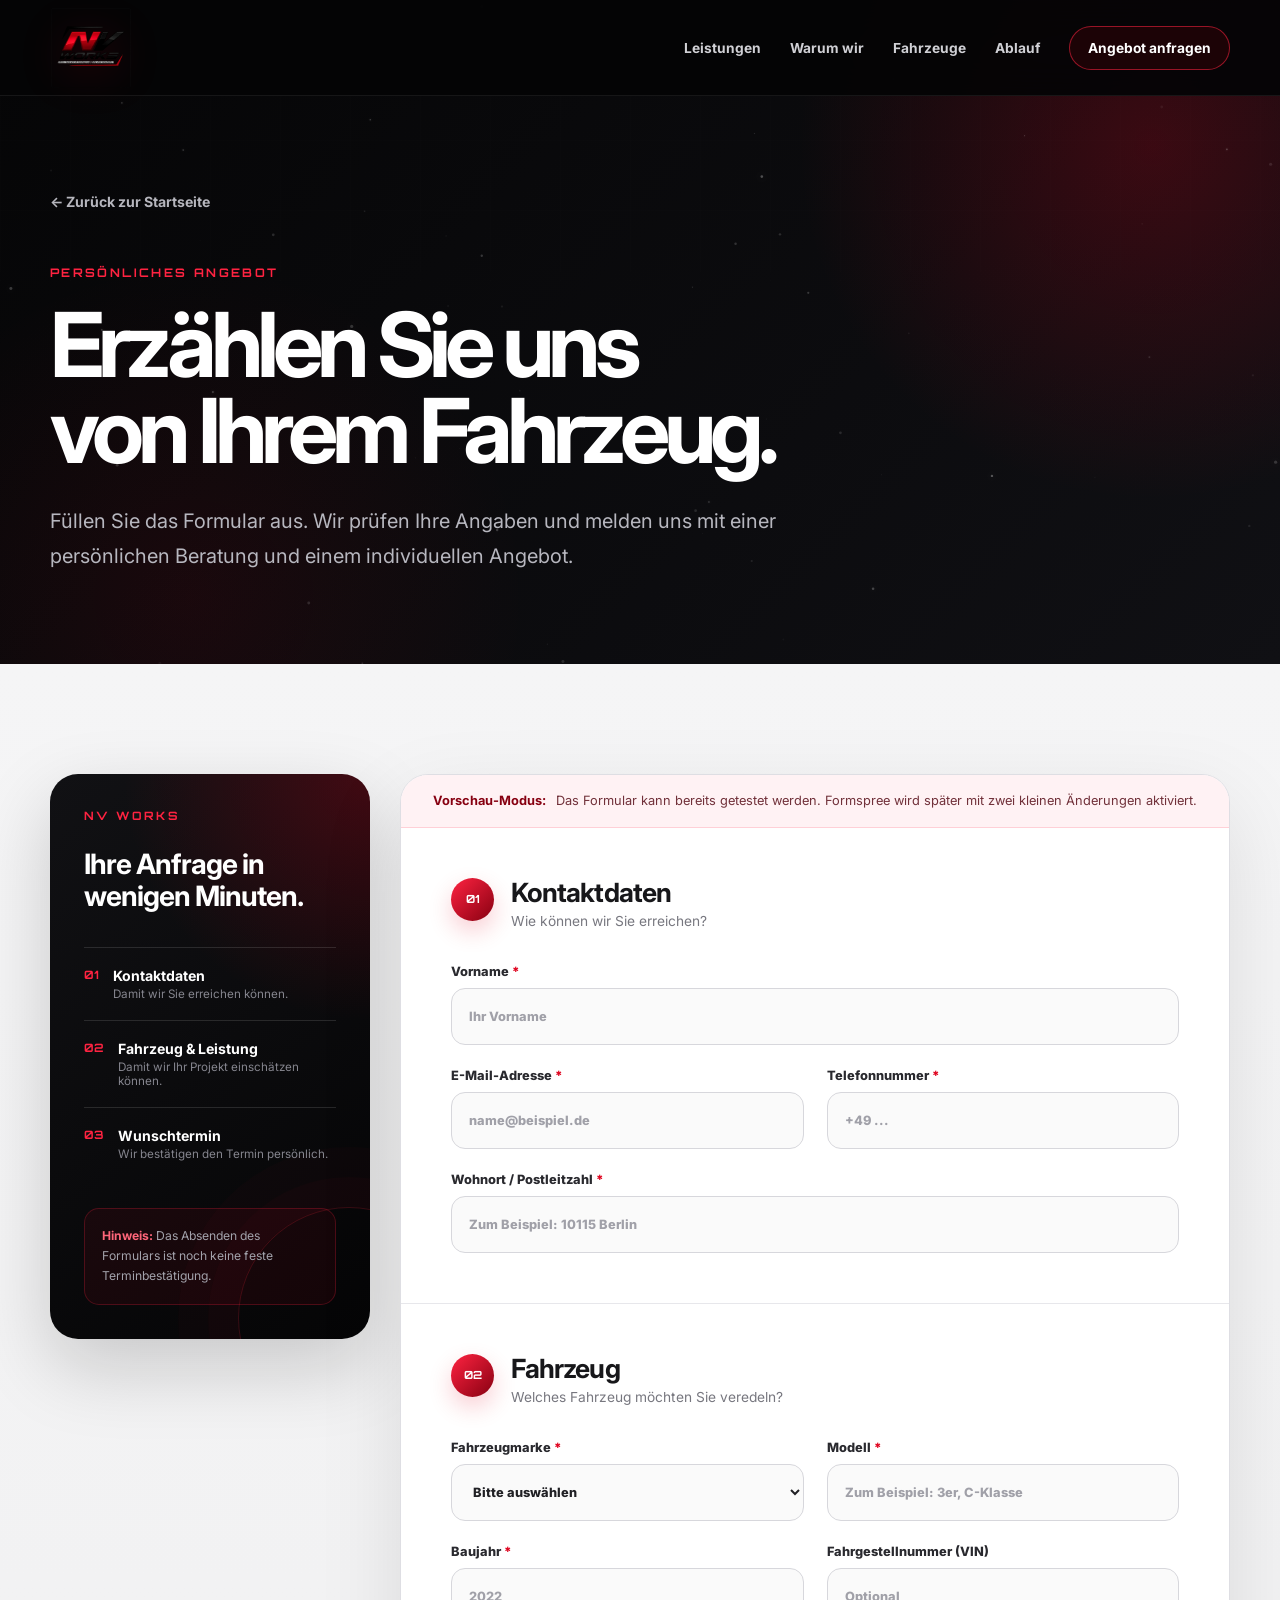
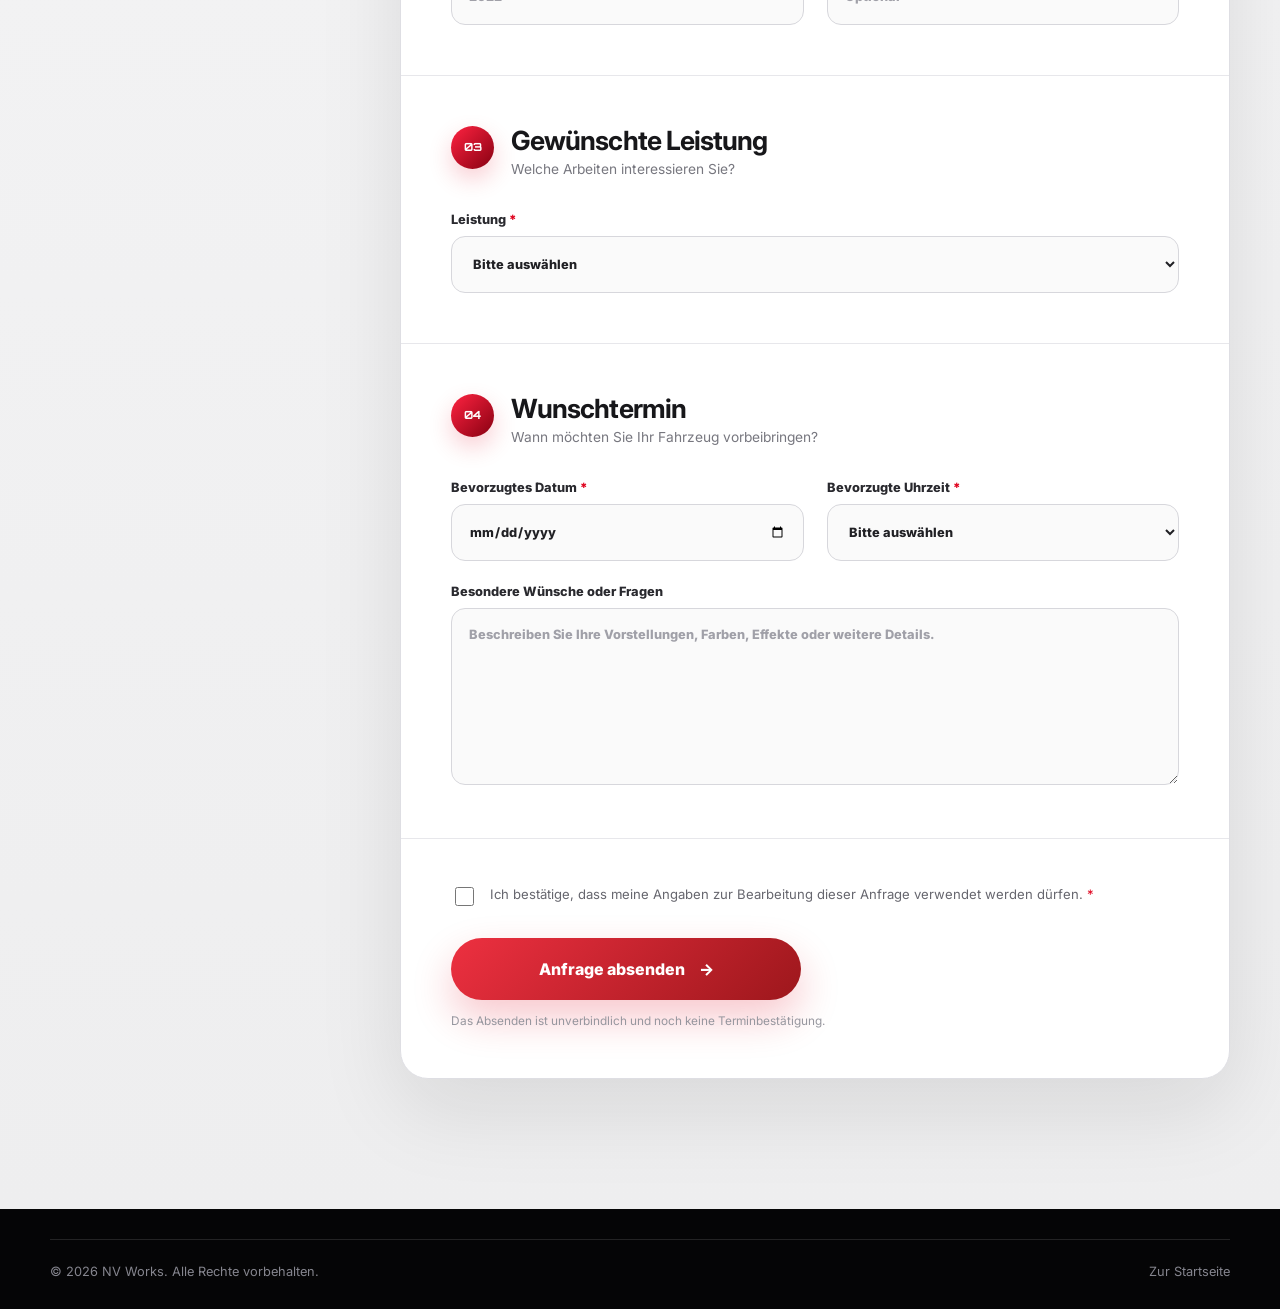
==== commit f3b755dc: "Update index.html" ====
--- a/index.html
+++ b/index.html
@@ -10,14 +10,12 @@
 
   <meta
     name="description"
-    content="NV Works – professionelle Ambientebeleuchtung und individuelle Sternenhimmel für Fahrzeuge."
+    content="Fordern Sie ein persönliches Angebot für Ambientebeleuchtung oder einen individuellen Sternenhimmel von NV Works an."
   >
 
   <meta name="theme-color" content="#050506">
 
-  <title>
-    NV Works | Ambientebeleuchtung & Sternenhimmel
-  </title>
+  <title>Angebot anfragen | NV Works</title>
 
   <link
     rel="icon"
@@ -45,22 +43,21 @@
     :root {
       --black: #050506;
       --black-soft: #0a0a0c;
-      --panel: #101014;
-      --panel-light: #17171c;
-      --metal: #26262c;
-      --red: #dc001c;
-      --red-bright: #ff1f3d;
-      --red-dark: #74000e;
+      --panel: #111114;
+      --panel-light: #18181d;
+      --red: #df001c;
+      --red-bright: #ff2341;
+      --red-dark: #870011;
       --white: #ffffff;
-      --text: #f4f4f5;
-      --muted: #a0a0aa;
-      --muted-dark: #71717a;
-      --line: rgba(255, 255, 255, 0.11);
-      --line-strong: rgba(255, 255, 255, 0.22);
-      --container: 1220px;
-      --header-height: 84px;
-      --radius: 22px;
-      --shadow: 0 30px 90px rgba(0, 0, 0, 0.55);
+      --page: #f3f3f5;
+      --text: #17171a;
+      --muted: #6d6d75;
+      --muted-light: #a3a3ab;
+      --line-dark: rgba(255, 255, 255, 0.12);
+      --line-light: #dedee3;
+      --container: 1180px;
+      --header-height: 96px;
+      --radius: 28px;
     }
 
     * {
@@ -69,7 +66,6 @@
 
     html {
       scroll-behavior: smooth;
-      scroll-padding-top: 100px;
     }
 
     body {
@@ -77,7 +73,7 @@
       min-width: 320px;
       overflow-x: hidden;
       color: var(--text);
-      background: var(--black);
+      background: var(--page);
       font-family: "Inter", sans-serif;
     }
 
@@ -92,6 +88,11 @@
       font: inherit;
     }
 
+    button,
+    a {
+      -webkit-tap-highlight-color: transparent;
+    }
+
     a {
       color: inherit;
       text-decoration: none;
@@ -100,6 +101,10 @@
     img {
       display: block;
       max-width: 100%;
+    }
+
+    [hidden] {
+      display: none !important;
     }
 
     .container {
@@ -110,82 +115,20 @@
       margin-inline: auto;
     }
 
-    .section-label {
-      display: flex;
-      align-items: center;
-      gap: 12px;
-      margin: 0 0 18px;
-      color: #b5b5bd;
-      font-family: "Orbitron", sans-serif;
-      font-size: 0.68rem;
-      font-weight: 700;
-      letter-spacing: 0.19em;
-      text-transform: uppercase;
-    }
-
-    .section-label::before {
-      content: "";
-      width: 34px;
-      height: 2px;
-      background: var(--red);
-      box-shadow: 0 0 13px var(--red);
-    }
-
-    .section-title {
-      margin: 0;
-      max-width: 800px;
-      font-size: clamp(2.3rem, 5vw, 4.8rem);
-      line-height: 0.98;
-      letter-spacing: -0.055em;
-    }
-
-    .section-title span {
-      color: var(--red-bright);
-    }
-
-    .section-description {
-      max-width: 610px;
-      margin: 22px 0 0;
-      color: var(--muted);
-      font-size: 1rem;
-      line-height: 1.75;
-    }
-
-    .reveal {
-      opacity: 0;
-      transform: translateY(28px);
-      transition:
-        opacity 0.75s ease,
-        transform 0.75s ease;
-    }
-
-    .reveal.visible {
-      opacity: 1;
-      transform: translateY(0);
-    }
-
     /* HEADER */
 
     .site-header {
       position: fixed;
       inset: 0 0 auto;
-      z-index: 100;
+      z-index: 1000;
       height: var(--header-height);
-      border-bottom: 1px solid transparent;
-      background: rgba(5, 5, 6, 0.68);
+      border-bottom: 1px solid rgba(255, 255, 255, 0.07);
+      background: rgba(5, 5, 6, 0.94);
       backdrop-filter: blur(18px);
       -webkit-backdrop-filter: blur(18px);
-      transition:
-        background 0.3s ease,
-        border-color 0.3s ease;
-    }
-
-    .site-header.scrolled {
-      border-color: var(--line);
-      background: rgba(5, 5, 6, 0.94);
-    }
-
-    .nav-inner {
+    }
+
+    .header-inner {
       height: 100%;
       display: flex;
       align-items: center;
@@ -195,51 +138,39 @@
 
     .brand {
       position: relative;
-      z-index: 102;
+      z-index: 1003;
+      width: 176px;
+      height: 86px;
       display: flex;
       align-items: center;
-      gap: 14px;
-    }
-
-    .brand-image {
-      width: 140px;
-      max-height: 62px;
+      overflow: visible;
+    }
+
+    .brand img {
+      width: 170px;
+      max-width: none;
+      max-height: 82px;
       object-fit: contain;
+      object-position: left center;
       filter:
-        drop-shadow(0 0 1px rgba(255, 255, 255, 0.55))
-        drop-shadow(0 8px 20px rgba(220, 0, 28, 0.18));
-    }
-
-    .brand-fallback {
-      display: none;
-      align-items: center;
-      gap: 7px;
-      color: var(--white);
-      font-family: "Orbitron", sans-serif;
-      font-size: 1.05rem;
-      font-weight: 800;
-      letter-spacing: 0.08em;
-    }
-
-    .brand-fallback strong {
-      color: var(--red-bright);
-    }
-
-    .main-nav {
+        drop-shadow(0 8px 22px rgba(223, 0, 28, 0.2));
+    }
+
+    .desktop-nav {
       display: flex;
       align-items: center;
-      gap: 31px;
-    }
-
-    .main-nav > a {
+      gap: 29px;
+    }
+
+    .desktop-nav > a {
       position: relative;
-      color: #ccccd2;
+      color: #d0d0d5;
       font-size: 0.86rem;
       font-weight: 700;
       transition: color 0.2s ease;
     }
 
-    .main-nav > a:not(.nav-cta)::after {
+    .desktop-nav > a:not(.nav-cta)::after {
       content: "";
       position: absolute;
       left: 0;
@@ -250,52 +181,51 @@
       transition: right 0.25s ease;
     }
 
-    .main-nav > a:not(.nav-cta):hover {
+    .desktop-nav > a:not(.nav-cta):hover {
       color: var(--white);
     }
 
-    .main-nav > a:not(.nav-cta):hover::after {
+    .desktop-nav > a:not(.nav-cta):hover::after {
       right: 0;
     }
 
     .nav-cta {
+      min-height: 44px;
       display: inline-flex;
-      min-height: 44px;
       align-items: center;
-      padding: 0 19px;
-      border: 1px solid rgba(255, 31, 61, 0.55);
-      clip-path: polygon(
-        10px 0,
-        100% 0,
-        100% calc(100% - 10px),
-        calc(100% - 10px) 100%,
-        0 100%,
-        0 10px
-      );
+      justify-content: center;
+      padding: 0 18px;
+      border: 1px solid rgba(255, 35, 65, 0.55);
+      border-radius: 999px;
       color: var(--white) !important;
-      background: rgba(220, 0, 28, 0.1);
+      background: rgba(223, 0, 28, 0.1);
     }
 
     .nav-cta:hover {
       background: var(--red);
     }
 
+    /* MOBILE MENU BUTTON */
+
     .menu-button {
       position: relative;
-      z-index: 102;
+      z-index: 1003;
       display: none;
-      width: 48px;
-      height: 46px;
-      border: 1px solid var(--line);
+      width: 54px;
+      height: 54px;
+      flex: 0 0 auto;
+      border: 1px solid rgba(255, 255, 255, 0.22);
+      border-radius: 50%;
       background: rgba(255, 255, 255, 0.04);
       cursor: pointer;
     }
 
     .menu-button span {
       position: absolute;
-      left: 13px;
-      width: 21px;
-      height: 2px;
+      left: 15px;
+      width: 23px;
+      height: 3px;
+      border-radius: 10px;
       background: var(--white);
       transition:
         top 0.25s ease,
@@ -304,19 +234,19 @@
     }
 
     .menu-button span:nth-child(1) {
-      top: 14px;
+      top: 17px;
     }
 
     .menu-button span:nth-child(2) {
-      top: 21px;
+      top: 25px;
     }
 
     .menu-button span:nth-child(3) {
-      top: 28px;
+      top: 33px;
     }
 
     .menu-button[aria-expanded="true"] span:nth-child(1) {
-      top: 21px;
+      top: 25px;
       transform: rotate(45deg);
     }
 
@@ -325,45 +255,400 @@
     }
 
     .menu-button[aria-expanded="true"] span:nth-child(3) {
-      top: 21px;
+      top: 25px;
       transform: rotate(-45deg);
     }
 
-    /* BUTTONS */
-
-    .button {
+    /* MOBILE MENU OVERLAY */
+
+    .mobile-menu {
+      position: fixed;
+      inset: 0;
+      z-index: 1001;
+      display: none;
+      flex-direction: column;
+      padding:
+        calc(var(--header-height) + 30px)
+        24px
+        40px;
+      overflow-y: auto;
+      opacity: 0;
+      visibility: hidden;
+      background:
+        radial-gradient(
+          circle at 92% 8%,
+          rgba(223, 0, 28, 0.28),
+          transparent 28%
+        ),
+        #050506;
+      transform: translateX(100%);
+      transition:
+        opacity 0.3s ease,
+        visibility 0.3s ease,
+        transform 0.3s ease;
+    }
+
+    .mobile-menu.open {
+      opacity: 1;
+      visibility: visible;
+      transform: translateX(0);
+    }
+
+    .mobile-menu-inner {
+      width: min(100%, 680px);
+      margin-inline: auto;
+    }
+
+    .mobile-menu-label {
+      margin: 0 0 18px;
+      color: var(--red-bright);
+      font-family: "Orbitron", sans-serif;
+      font-size: 0.68rem;
+      font-weight: 700;
+      letter-spacing: 0.18em;
+      text-transform: uppercase;
+    }
+
+    .mobile-menu-links {
+      display: grid;
+    }
+
+    .mobile-menu-links > a {
+      min-height: 76px;
+      display: flex;
+      align-items: center;
+      justify-content: space-between;
+      gap: 20px;
+      border-bottom: 1px solid rgba(255, 255, 255, 0.14);
+      color: var(--white);
+      font-family: "Orbitron", sans-serif;
+      font-size: clamp(1.15rem, 5vw, 1.55rem);
+      font-weight: 700;
+      letter-spacing: 0.02em;
+      text-transform: uppercase;
+    }
+
+    .mobile-menu-links > a::after {
+      content: "→";
+      color: var(--red-bright);
+      font-size: 1.2rem;
+    }
+
+    .mobile-menu-links > a:hover {
+      color: var(--red-bright);
+    }
+
+    .mobile-menu-cta {
+      min-height: 66px !important;
+      justify-content: center !important;
+      margin-top: 30px;
+      border: 1px solid var(--red-bright) !important;
+      border-radius: 999px;
+      background:
+        linear-gradient(
+          135deg,
+          var(--red-bright),
+          var(--red-dark)
+        );
+      box-shadow:
+        0 18px 38px rgba(223, 0, 28, 0.3);
+      font-size: 1rem !important;
+    }
+
+    .mobile-menu-cta::after {
+      display: none;
+    }
+
+    .mobile-menu-note {
+      margin: 28px 0 0;
+      color: #7f7f88;
+      font-size: 0.8rem;
+      line-height: 1.7;
+    }
+
+    /* HERO */
+
+    .quote-hero {
+      position: relative;
+      min-height: 640px;
+      display: flex;
+      align-items: flex-end;
+      overflow: hidden;
+      padding:
+        calc(var(--header-height) + 95px)
+        0
+        90px;
+      color: var(--white);
+      background:
+        radial-gradient(
+          circle at 90% 22%,
+          rgba(223, 0, 28, 0.22),
+          transparent 28%
+        ),
+        radial-gradient(
+          circle at 15% 90%,
+          rgba(223, 0, 28, 0.08),
+          transparent 27%
+        ),
+        linear-gradient(
+          135deg,
+          #050506,
+          #101014
+        );
+    }
+
+    .quote-hero::before {
+      content: "";
+      position: absolute;
+      inset: 0;
+      opacity: 0.16;
+      background-image:
+        linear-gradient(
+          rgba(255, 255, 255, 0.045) 1px,
+          transparent 1px
+        ),
+        linear-gradient(
+          90deg,
+          rgba(255, 255, 255, 0.045) 1px,
+          transparent 1px
+        );
+      background-size: 70px 70px;
+      mask-image:
+        linear-gradient(
+          to bottom,
+          black,
+          transparent
+        );
+    }
+
+    .star-canvas {
+      position: absolute;
+      inset: 0;
+      width: 100%;
+      height: 100%;
+      opacity: 0.48;
+    }
+
+    .hero-content {
+      position: relative;
+      z-index: 2;
+    }
+
+    .back-link {
       display: inline-flex;
-      min-height: 55px;
       align-items: center;
-      justify-content: center;
+      gap: 8px;
+      margin-bottom: 55px;
+      color: #b6b6bd;
+      font-size: 0.88rem;
+      font-weight: 700;
+      transition: color 0.2s ease;
+    }
+
+    .back-link:hover {
+      color: var(--white);
+    }
+
+    .eyebrow {
+      margin: 0 0 22px;
+      color: var(--red-bright);
+      font-family: "Orbitron", sans-serif;
+      font-size: 0.74rem;
+      font-weight: 700;
+      letter-spacing: 0.2em;
+      text-transform: uppercase;
+    }
+
+    .quote-hero h1 {
+      max-width: 920px;
+      margin: 0;
+      font-size: clamp(3.4rem, 7vw, 7rem);
+      line-height: 0.96;
+      letter-spacing: -0.065em;
+      text-wrap: balance;
+    }
+
+    .hero-description {
+      max-width: 760px;
+      margin: 30px 0 0;
+      color: #b7b7bf;
+      font-size: clamp(1rem, 1.7vw, 1.25rem);
+      line-height: 1.75;
+    }
+
+    /* FORM AREA */
+
+    .form-area {
+      padding: 110px 0 130px;
+      background:
+        linear-gradient(
+          180deg,
+          #f5f5f6,
+          #eeeeef
+        );
+    }
+
+    .form-layout {
+      display: grid;
+      grid-template-columns:
+        320px minmax(0, 1fr);
+      gap: 30px;
+      align-items: start;
+    }
+
+    /* FORM SIDEBAR */
+
+    .form-sidebar {
+      position: sticky;
+      top: calc(var(--header-height) + 25px);
+      overflow: hidden;
+      padding: 34px;
+      border-radius: var(--radius);
+      color: var(--white);
+      background:
+        radial-gradient(
+          circle at 100% 0,
+          rgba(223, 0, 28, 0.25),
+          transparent 38%
+        ),
+        linear-gradient(
+          145deg,
+          #111114,
+          #050506
+        );
+      box-shadow:
+        0 28px 75px rgba(10, 10, 12, 0.18);
+    }
+
+    .form-sidebar::after {
+      content: "";
+      position: absolute;
+      right: -90px;
+      bottom: -90px;
+      width: 220px;
+      height: 220px;
+      border: 1px solid rgba(255, 35, 65, 0.2);
+      border-radius: 50%;
+      box-shadow:
+        0 0 0 30px rgba(255, 35, 65, 0.025),
+        0 0 0 60px rgba(255, 35, 65, 0.018);
+    }
+
+    .sidebar-label {
+      position: relative;
+      z-index: 2;
+      margin: 0 0 25px;
+      color: var(--red-bright);
+      font-family: "Orbitron", sans-serif;
+      font-size: 0.72rem;
+      font-weight: 700;
+      letter-spacing: 0.18em;
+      text-transform: uppercase;
+    }
+
+    .form-sidebar h2 {
+      position: relative;
+      z-index: 2;
+      margin: 0 0 35px;
+      font-size: 1.75rem;
+      line-height: 1.15;
+      letter-spacing: -0.035em;
+    }
+
+    .sidebar-step {
+      position: relative;
+      z-index: 2;
+      display: flex;
       gap: 14px;
-      padding: 0 25px;
-      border: 1px solid transparent;
+      padding: 19px 0;
+      border-top: 1px solid var(--line-dark);
+    }
+
+    .sidebar-step > span {
+      color: var(--red-bright);
       font-family: "Orbitron", sans-serif;
-      font-size: 0.75rem;
+      font-size: 0.72rem;
       font-weight: 700;
-      letter-spacing: 0.06em;
-      text-transform: uppercase;
-      cursor: pointer;
-      transition:
-        transform 0.25s ease,
-        box-shadow 0.25s ease,
-        background 0.25s ease;
-    }
-
-    .button:hover {
-      transform: translateY(-3px);
-    }
-
-    .button-primary {
-      clip-path: polygon(
-        12px 0,
-        100% 0,
-        100% calc(100% - 12px),
-        calc(100% - 12px) 100%,
-        0 100%,
-        0 12px
-      );
+    }
+
+    .sidebar-step strong,
+    .sidebar-step small {
+      display: block;
+    }
+
+    .sidebar-step strong {
+      font-size: 0.88rem;
+    }
+
+    .sidebar-step small {
+      margin-top: 3px;
+      color: #85858e;
+      font-size: 0.73rem;
+    }
+
+    .sidebar-note {
+      position: relative;
+      z-index: 2;
+      margin: 28px 0 0;
+      padding: 17px;
+      border: 1px solid rgba(255, 35, 65, 0.24);
+      border-radius: 15px;
+      color: #a2a2ab;
+      background: rgba(223, 0, 28, 0.07);
+      font-size: 0.76rem;
+      line-height: 1.65;
+    }
+
+    .sidebar-note strong {
+      color: #ff667a;
+    }
+
+    /* FORM BOX */
+
+    .form-box {
+      overflow: hidden;
+      border: 1px solid var(--line-light);
+      border-radius: var(--radius);
+      background: var(--white);
+      box-shadow:
+        0 30px 85px rgba(19, 19, 22, 0.1);
+    }
+
+    .preview-banner {
+      margin: 0;
+      padding: 16px 32px;
+      border-bottom: 1px solid #ffd0d7;
+      color: #71313a;
+      background: #fff2f4;
+      font-size: 0.8rem;
+      line-height: 1.55;
+    }
+
+    .preview-banner strong {
+      display: inline-block;
+      margin-right: 6px;
+      color: var(--red-dark);
+    }
+
+    .form-section {
+      padding: 50px;
+      border-bottom: 1px solid #e7e7eb;
+    }
+
+    .form-section-title {
+      display: flex;
+      align-items: flex-start;
+      gap: 17px;
+      margin-bottom: 35px;
+    }
+
+    .form-section-title > span {
+      width: 43px;
+      height: 43px;
+      flex: 0 0 auto;
+      display: grid;
+      place-items: center;
+      border-radius: 50%;
       color: var(--white);
       background:
         linear-gradient(
@@ -372,1346 +657,319 @@
           var(--red-dark)
         );
       box-shadow:
-        0 18px 38px rgba(220, 0, 28, 0.28),
-        inset 0 1px 0 rgba(255, 255, 255, 0.24);
-    }
-
-    .button-primary:hover {
+        0 10px 25px rgba(223, 0, 28, 0.2);
+      font-family: "Orbitron", sans-serif;
+      font-size: 0.7rem;
+      font-weight: 700;
+    }
+
+    .form-section-title h2 {
+      margin: 0;
+      font-size: 1.65rem;
+      line-height: 1.1;
+      letter-spacing: -0.035em;
+    }
+
+    .form-section-title p {
+      margin: 6px 0 0;
+      color: #77777f;
+      font-size: 0.86rem;
+    }
+
+    .fields {
+      display: grid;
+      grid-template-columns:
+        repeat(2, minmax(0, 1fr));
+      gap: 23px;
+    }
+
+    .field {
+      display: block;
+      min-width: 0;
+      color: #29292e;
+      font-size: 0.8rem;
+      font-weight: 800;
+    }
+
+    .field.full {
+      grid-column: 1 / -1;
+    }
+
+    .field em,
+    .consent em {
+      color: var(--red);
+      font-style: normal;
+    }
+
+    .field input,
+    .field select,
+    .field textarea {
+      width: 100%;
+      margin-top: 9px;
+      border: 1px solid #d7d7dc;
+      border-radius: 14px;
+      outline: none;
+      color: #202024;
+      background: #fafafa;
+      transition:
+        border-color 0.2s ease,
+        background 0.2s ease,
+        box-shadow 0.2s ease;
+    }
+
+    .field input,
+    .field select {
+      height: 57px;
+      padding: 0 17px;
+    }
+
+    .field textarea {
+      min-height: 175px;
+      padding: 16px 17px;
+      resize: vertical;
+      line-height: 1.6;
+    }
+
+    .field input::placeholder,
+    .field textarea::placeholder {
+      color: #a0a0a8;
+    }
+
+    .field input:focus,
+    .field select:focus,
+    .field textarea:focus {
+      border-color: var(--red);
+      background: var(--white);
       box-shadow:
-        0 23px 48px rgba(220, 0, 28, 0.4),
-        inset 0 1px 0 rgba(255, 255, 255, 0.24);
-    }
-
-    .button-secondary {
-      color: var(--white);
-      border-color: var(--line-strong);
-      background: rgba(255, 255, 255, 0.04);
-    }
-
-    .button-secondary:hover {
-      background: rgba(255, 255, 255, 0.08);
-    }
-
-    /* HERO */
-
-    .hero {
-      position: relative;
-      min-height: 100svh;
+        0 0 0 4px rgba(223, 0, 28, 0.08);
+    }
+
+    /* CONDITIONAL OPTIONS */
+
+    .options-panel {
+      margin-top: 28px;
+      padding: 27px;
+      border: 1px solid #dfdfe4;
+      border-radius: 19px;
+      background: #f7f7f8;
+    }
+
+    .options-panel > h3 {
+      margin: 0 0 24px;
+      font-size: 1.1rem;
+    }
+
+    .choice-field {
+      margin: 25px 0 0;
+      padding: 0;
+      border: 0;
+    }
+
+    .choice-field legend {
+      margin-bottom: 10px;
+      color: #29292e;
+      font-size: 0.8rem;
+      font-weight: 800;
+    }
+
+    .choices {
+      display: grid;
+      grid-template-columns:
+        repeat(2, minmax(0, 1fr));
+      gap: 10px;
+    }
+
+    .choice {
+      min-height: 52px;
       display: flex;
       align-items: center;
-      padding:
-        calc(var(--header-height) + 75px)
-        0
-        75px;
-      overflow: hidden;
-      isolation: isolate;
+      padding: 11px 14px;
+      border: 1px solid #d9d9df;
+      border-radius: 12px;
+      color: #4c4c53;
+      background: var(--white);
+      font-size: 0.8rem;
+      font-weight: 700;
+      cursor: pointer;
+    }
+
+    .choice input {
+      width: 18px;
+      height: 18px;
+      flex: 0 0 auto;
+      margin: 0 9px 0 0;
+      accent-color: var(--red);
+    }
+
+    /* SUBMIT */
+
+    .submit-area {
+      padding: 45px 50px 50px;
+    }
+
+    .consent {
+      display: flex;
+      align-items: flex-start;
+      gap: 13px;
+      max-width: 790px;
+      color: #66666e;
+      font-size: 0.82rem;
+      line-height: 1.6;
+      cursor: pointer;
+    }
+
+    .consent input {
+      width: 19px;
+      height: 19px;
+      flex: 0 0 auto;
+      margin-top: 3px;
+      accent-color: var(--red);
+    }
+
+    .submit-button {
+      width: min(100%, 350px);
+      min-height: 62px;
+      display: inline-flex;
+      align-items: center;
+      justify-content: center;
+      gap: 14px;
+      margin-top: 29px;
+      border: 0;
+      border-radius: 999px;
+      color: var(--white);
       background:
-        radial-gradient(
-          circle at 12% 28%,
-          rgba(220, 0, 28, 0.14),
-          transparent 29%
-        ),
-        radial-gradient(
-          circle at 90% 76%,
-          rgba(220, 0, 28, 0.1),
-          transparent 28%
-        ),
         linear-gradient(
           135deg,
-          #050506 0%,
-          #08080a 58%,
-          #030304 100%
-        );
-    }
-
-    .hero::before {
-      content: "";
-      position: absolute;
-      inset: 0;
-      z-index: -4;
-      opacity: 0.16;
-      background-image:
-        linear-gradient(
-          rgba(255, 255, 255, 0.04) 1px,
-          transparent 1px
-        ),
-        linear-gradient(
-          90deg,
-          rgba(255, 255, 255, 0.04) 1px,
-          transparent 1px
-        );
-      background-size: 72px 72px;
-      mask-image:
-        linear-gradient(
-          to bottom,
-          black,
-          transparent 92%
-        );
-    }
-
-    .hero::after {
-      content: "";
-      position: absolute;
-      right: -90px;
-      top: 10%;
-      z-index: -3;
-      width: 54%;
-      height: 76%;
-      border: 1px solid rgba(255, 31, 61, 0.13);
-      transform: skewX(-12deg);
-      background:
-        linear-gradient(
-          145deg,
-          rgba(255, 255, 255, 0.035),
-          transparent 50%
-        );
-    }
-
-    .star-canvas {
-      position: absolute;
-      inset: 0;
-      z-index: -2;
-      width: 100%;
-      height: 100%;
-      opacity: 0.5;
-    }
-
-    .hero-grid {
-      display: grid;
-      grid-template-columns:
-        minmax(0, 0.9fr)
-        minmax(480px, 1.1fr);
-      gap: 62px;
-      align-items: center;
-    }
-
-    .hero-copy {
-      position: relative;
-      z-index: 4;
-    }
-
-    .hero-badge {
-      display: inline-flex;
-      align-items: center;
-      gap: 11px;
-      margin-bottom: 26px;
-      color: #c5c5cc;
-      font-family: "Orbitron", sans-serif;
-      font-size: 0.68rem;
-      font-weight: 700;
-      letter-spacing: 0.17em;
-      text-transform: uppercase;
-    }
-
-    .hero-badge i {
-      width: 9px;
-      height: 9px;
-      border-radius: 50%;
-      background: var(--red-bright);
+          #ed3040,
+          #9d171c
+        );
       box-shadow:
-        0 0 18px var(--red-bright);
-    }
-
-    .hero h1 {
-      margin: 0;
-      max-width: 760px;
-      font-family: "Orbitron", sans-serif;
-      font-size: clamp(3rem, 5.7vw, 6.3rem);
-      line-height: 0.95;
-      letter-spacing: -0.055em;
-      text-transform: uppercase;
-    }
-
-    .hero h1 span {
-      display: block;
-      color: transparent;
-      background:
-        linear-gradient(
-          90deg,
-          #ff526b,
-          var(--red) 62%,
-          #83000f
-        );
-      -webkit-background-clip: text;
-      background-clip: text;
-    }
-
-    .hero-description {
-      max-width: 650px;
-      margin: 29px 0 0;
-      color: #b2b2ba;
-      font-size: 1.03rem;
-      line-height: 1.75;
-    }
-
-    .hero-actions {
-      display: flex;
-      flex-wrap: wrap;
-      gap: 13px;
-      margin-top: 35px;
-    }
-
-    .hero-stats {
-      display: grid;
-      grid-template-columns:
-        repeat(3, minmax(0, 1fr));
-      margin-top: 58px;
-      border-top: 1px solid var(--line);
-      border-bottom: 1px solid var(--line);
-    }
-
-    .hero-stat {
-      padding: 18px 17px 18px 0;
-    }
-
-    .hero-stat + .hero-stat {
-      padding-left: 20px;
-      border-left: 1px solid var(--line);
-    }
-
-    .hero-stat strong,
-    .hero-stat span {
-      display: block;
-    }
-
-    .hero-stat strong {
-      color: var(--white);
-      font-family: "Orbitron", sans-serif;
-      font-size: 0.78rem;
-      letter-spacing: 0.04em;
-      text-transform: uppercase;
-    }
-
-    .hero-stat span {
-      margin-top: 4px;
-      color: var(--muted-dark);
-      font-size: 0.73rem;
-    }
-
-    /* COCKPIT VISUAL */
-
-    .cockpit {
-      position: relative;
-      min-height: 600px;
-      perspective: 1200px;
-    }
-
-    .cockpit-frame {
-      position: absolute;
-      inset: 25px 0 0;
-      overflow: hidden;
-      border: 1px solid rgba(255, 255, 255, 0.13);
-      clip-path: polygon(
-        12% 0,
-        100% 0,
-        100% 88%,
-        88% 100%,
-        0 100%,
-        0 15%
-      );
-      background:
-        radial-gradient(
-          circle at 50% 17%,
-          rgba(255, 255, 255, 0.05),
-          transparent 30%
-        ),
-        linear-gradient(
-          160deg,
-          #18181d 0%,
-          #0b0b0e 45%,
-          #050506 100%
-        );
+        0 18px 40px rgba(223, 0, 28, 0.22);
+      font-size: 1rem;
+      font-weight: 800;
+      cursor: pointer;
+      transition:
+        transform 0.22s ease,
+        box-shadow 0.22s ease;
+    }
+
+    .submit-button:hover {
+      transform: translateY(-2px);
       box-shadow:
-        var(--shadow),
-        inset 0 1px 0 rgba(255, 255, 255, 0.13);
-      transform: rotateY(-5deg);
-    }
-
-    .cockpit-frame::before {
-      content: "";
-      position: absolute;
-      inset: 15px;
-      border: 1px solid rgba(255, 255, 255, 0.055);
-      clip-path: polygon(
-        11% 0,
-        100% 0,
-        100% 88%,
-        88% 100%,
-        0 100%,
-        0 15%
-      );
-    }
-
-    .windshield {
-      position: absolute;
-      top: 4%;
-      left: 10%;
-      width: 80%;
-      height: 42%;
-      overflow: hidden;
-      border: 1px solid rgba(255, 255, 255, 0.1);
-      border-radius: 48% 48% 20% 20% / 55% 55% 15% 15%;
-      background:
-        radial-gradient(
-          circle at center,
-          rgba(255, 255, 255, 0.06),
-          transparent 58%
-        ),
-        #070709;
-      box-shadow:
-        inset 0 -30px 55px rgba(0, 0, 0, 0.75);
-    }
-
-    .windshield::after {
-      content: "";
-      position: absolute;
-      inset: 0;
-      background:
-        linear-gradient(
-          115deg,
-          transparent 30%,
-          rgba(255, 255, 255, 0.055) 44%,
-          transparent 58%
-        );
-    }
-
-    .windshield-stars {
-      position: absolute;
-      inset: 0;
-    }
-
-    .windshield-stars span {
-      position: absolute;
-      width: 3px;
-      height: 3px;
-      border-radius: 50%;
-      background: #ffffff;
-      box-shadow:
-        0 0 8px #ffffff;
-      animation:
-        twinkle 2.4s ease-in-out infinite;
-    }
-
-    .windshield-stars span:nth-child(1) {
-      top: 18%;
-      left: 14%;
-    }
-
-    .windshield-stars span:nth-child(2) {
-      top: 27%;
-      left: 26%;
-      animation-delay: -0.6s;
-    }
-
-    .windshield-stars span:nth-child(3) {
-      top: 14%;
-      left: 42%;
-      animation-delay: -1.1s;
-    }
-
-    .windshield-stars span:nth-child(4) {
-      top: 33%;
-      left: 56%;
-      animation-delay: -0.2s;
-    }
-
-    .windshield-stars span:nth-child(5) {
-      top: 17%;
-      left: 70%;
-      animation-delay: -1.7s;
-    }
-
-    .windshield-stars span:nth-child(6) {
-      top: 38%;
-      left: 81%;
-      animation-delay: -0.9s;
-    }
-
-    .windshield-stars span:nth-child(7) {
-      top: 52%;
-      left: 18%;
-      animation-delay: -1.4s;
-    }
-
-    .windshield-stars span:nth-child(8) {
-      top: 59%;
-      left: 35%;
-      animation-delay: -0.3s;
-    }
-
-    .windshield-stars span:nth-child(9) {
-      top: 50%;
-      left: 49%;
-      animation-delay: -1.9s;
-    }
-
-    .windshield-stars span:nth-child(10) {
-      top: 65%;
-      left: 64%;
-      animation-delay: -0.7s;
-    }
-
-    .windshield-stars span:nth-child(11) {
-      top: 54%;
-      left: 77%;
-      animation-delay: -1.2s;
-    }
-
-    .windshield-stars span:nth-child(12) {
-      top: 74%;
-      left: 87%;
-      animation-delay: -0.4s;
-    }
-
-    @keyframes twinkle {
-      0%,
-      100% {
-        opacity: 0.2;
-        transform: scale(0.7);
-      }
-
-      50% {
-        opacity: 1;
-        transform: scale(1.5);
-      }
-    }
-
-    .dashboard {
-      position: absolute;
-      left: 4%;
-      right: 4%;
-      bottom: 4%;
-      height: 53%;
-      border-radius: 48% 48% 8% 8% / 28% 28% 8% 8%;
-      background:
-        linear-gradient(
-          175deg,
-          #26262c 0%,
-          #111114 23%,
-          #08080a 61%,
-          #050506 100%
-        );
-      box-shadow:
-        inset 0 6px 10px rgba(255, 255, 255, 0.04),
-        0 -15px 45px rgba(0, 0, 0, 0.65);
-    }
-
-    .dashboard::before {
-      content: "";
-      position: absolute;
-      top: 27%;
-      left: 7%;
-      right: 7%;
-      height: 5px;
-      border-radius: 20px;
-      background:
-        linear-gradient(
-          90deg,
-          transparent,
-          #ff1738 12%,
-          #ff1738 88%,
-          transparent
-        );
-      box-shadow:
-        0 0 9px #ff1738,
-        0 0 26px rgba(255, 23, 56, 0.75),
-        0 12px 35px rgba(255, 23, 56, 0.45);
-    }
-
-    .dashboard::after {
-      content: "";
-      position: absolute;
-      top: 37%;
-      left: 9%;
-      right: 9%;
-      height: 2px;
-      background:
-        linear-gradient(
-          90deg,
-          transparent,
-          rgba(255, 255, 255, 0.22),
-          transparent
-        );
-    }
-
-    .steering-wheel {
-      position: absolute;
-      left: 18%;
-      bottom: 6%;
-      width: 180px;
-      height: 180px;
-      border: 16px solid #1f1f24;
-      border-radius: 50%;
-      box-shadow:
-        inset 0 0 0 2px rgba(255, 255, 255, 0.07),
-        0 20px 35px rgba(0, 0, 0, 0.5);
-    }
-
-    .steering-wheel::before,
-    .steering-wheel::after {
-      content: "";
-      position: absolute;
-      background: #242429;
-    }
-
-    .steering-wheel::before {
-      top: 73px;
-      left: 20px;
-      width: 108px;
-      height: 26px;
-      transform: rotate(-10deg);
-    }
-
-    .steering-wheel::after {
-      top: 49px;
-      left: 63px;
-      width: 27px;
-      height: 92px;
-    }
-
-    .steering-center {
-      position: absolute;
-      inset: 47px;
-      z-index: 2;
+        0 23px 48px rgba(223, 0, 28, 0.32);
+    }
+
+    .submit-note {
+      margin: 14px 0 0;
+      color: #96969e;
+      font-size: 0.74rem;
+    }
+
+    /* SUCCESS */
+
+    .success-panel {
+      padding: 85px 45px;
+      text-align: center;
+    }
+
+    .success-icon {
+      width: 70px;
+      height: 70px;
       display: grid;
       place-items: center;
-      border: 1px solid rgba(255, 255, 255, 0.1);
+      margin: 0 auto 24px;
       border-radius: 50%;
       color: var(--white);
       background:
         linear-gradient(
-          145deg,
-          #2d2d33,
-          #0c0c0f
-        );
-      font-family: "Orbitron", sans-serif;
-      font-size: 0.85rem;
+          135deg,
+          var(--red-bright),
+          var(--red-dark)
+        );
+      box-shadow:
+        0 15px 35px rgba(223, 0, 28, 0.25);
+      font-size: 1.5rem;
+      font-weight: 900;
+    }
+
+    .success-panel h2 {
+      margin: 0;
+      font-size: 2rem;
+      letter-spacing: -0.04em;
+    }
+
+    .success-panel p {
+      max-width: 650px;
+      margin: 16px auto 28px;
+      color: #6b6b73;
+      line-height: 1.7;
+    }
+
+    .reset-button {
+      min-height: 54px;
+      padding: 0 23px;
+      border: 1px solid #d5d5da;
+      border-radius: 999px;
+      color: #2f2f34;
+      background: #f7f7f8;
       font-weight: 800;
-    }
-
-    .center-console {
-      position: absolute;
-      right: 17%;
-      bottom: 3%;
-      width: 190px;
-      height: 230px;
-      clip-path: polygon(
-        15% 0,
-        85% 0,
-        100% 100%,
-        0 100%
-      );
-      background:
-        linear-gradient(
-          155deg,
-          #27272d,
-          #0b0b0d 58%,
-          #050506
-        );
-      box-shadow:
-        0 18px 40px rgba(0, 0, 0, 0.45);
-    }
-
-    .center-console::before {
-      content: "";
-      position: absolute;
-      top: 22px;
-      left: 33px;
-      width: 124px;
-      height: 76px;
-      border: 1px solid rgba(255, 255, 255, 0.12);
-      background:
-        radial-gradient(
-          circle,
-          rgba(255, 23, 56, 0.25),
-          transparent 66%
-        ),
-        #070709;
-    }
-
-    .center-console::after {
-      content: "";
-      position: absolute;
-      left: 28px;
-      right: 28px;
-      bottom: 43px;
-      height: 4px;
-      background: var(--red-bright);
-      box-shadow:
-        0 0 15px var(--red-bright);
-    }
-
-    .door-light {
-      position: absolute;
-      right: 1%;
-      top: 47%;
-      width: 38%;
-      height: 4px;
-      transform: rotate(-12deg);
-      background:
-        linear-gradient(
-          90deg,
-          transparent,
-          var(--red-bright)
-        );
-      box-shadow:
-        0 0 10px var(--red-bright),
-        0 0 28px rgba(255, 31, 61, 0.65);
-    }
-
-    .hero-logo-badge {
-      position: absolute;
-      top: 50%;
-      left: 50%;
-      z-index: 4;
-      width: min(270px, 44%);
-      transform: translate(-50%, -30%);
-      filter:
-        drop-shadow(0 0 2px rgba(255, 255, 255, 0.45))
-        drop-shadow(0 20px 30px rgba(220, 0, 28, 0.22));
-    }
-
-    .visual-label {
-      position: absolute;
-      z-index: 6;
+      cursor: pointer;
+    }
+
+    /* FOOTER */
+
+    .site-footer {
+      padding: 30px 0;
+      color: #85858e;
+      background: #050506;
+    }
+
+    .footer-bottom {
       display: flex;
       align-items: center;
-      gap: 10px;
-      padding: 12px 15px;
-      border: 1px solid var(--line);
-      background: rgba(8, 8, 10, 0.87);
-      backdrop-filter: blur(12px);
-    }
-
-    .visual-label strong,
-    .visual-label small {
-      display: block;
-    }
-
-    .visual-label strong {
-      font-family: "Orbitron", sans-serif;
-      font-size: 0.68rem;
-      letter-spacing: 0.04em;
-      text-transform: uppercase;
-    }
-
-    .visual-label small {
-      margin-top: 2px;
-      color: var(--muted-dark);
-      font-size: 0.65rem;
-    }
-
-    .visual-label i {
-      width: 10px;
-      height: 10px;
-      border-radius: 50%;
-      background: var(--red-bright);
-      box-shadow:
-        0 0 12px var(--red-bright);
-    }
-
-    .visual-label-one {
-      top: 64px;
-      right: -18px;
-    }
-
-    .visual-label-two {
-      left: -25px;
-      bottom: 50px;
-    }
-
-    /* BRAND STRIP */
-
-    .brand-strip {
-      position: relative;
-      overflow: hidden;
-      border-top: 1px solid var(--line);
-      border-bottom: 1px solid var(--line);
-      background: #08080a;
-    }
-
-    .brand-strip::before,
-    .brand-strip::after {
-      content: "";
-      position: absolute;
-      top: 0;
-      bottom: 0;
-      z-index: 2;
-      width: 90px;
-      pointer-events: none;
-    }
-
-    .brand-strip::before {
-      left: 0;
-      background:
-        linear-gradient(
-          90deg,
-          #08080a,
-          transparent
-        );
-    }
-
-    .brand-strip::after {
-      right: 0;
-      background:
-        linear-gradient(
-          -90deg,
-          #08080a,
-          transparent
-        );
-    }
-
-    .brand-track {
-      display: flex;
-      width: max-content;
-      animation:
-        brandScroll 35s linear infinite;
-    }
-
-    .brand-track span {
-      display: flex;
-      min-height: 84px;
-      align-items: center;
-      padding: 0 30px;
-      border-right: 1px solid var(--line);
-      color: #85858e;
-      font-family: "Orbitron", sans-serif;
-      font-size: 0.72rem;
-      font-weight: 700;
-      letter-spacing: 0.07em;
-      text-transform: uppercase;
-      white-space: nowrap;
-    }
-
-    @keyframes brandScroll {
-      to {
-        transform: translateX(-50%);
-      }
-    }
-
-    /* SERVICES */
-
-    .services-section {
-      position: relative;
-      padding: 125px 0;
-      overflow: hidden;
-      background:
-        radial-gradient(
-          circle at 88% 10%,
-          rgba(220, 0, 28, 0.08),
-          transparent 24%
-        ),
-        #0a0a0c;
-    }
-
-    .services-heading {
-      display: grid;
-      grid-template-columns:
-        minmax(0, 1fr)
-        minmax(320px, 0.58fr);
-      gap: 70px;
-      align-items: end;
-      margin-bottom: 64px;
-    }
-
-    .services-heading > p {
-      margin: 0;
-      color: var(--muted);
-      line-height: 1.75;
-    }
-
-    .service-layout {
-      display: grid;
-      grid-template-columns:
-        repeat(2, minmax(0, 1fr));
-      gap: 24px;
-    }
-
-    .service-panel {
-      position: relative;
-      min-height: 610px;
-      display: flex;
-      flex-direction: column;
-      overflow: hidden;
-      border: 1px solid var(--line);
-      background:
-        linear-gradient(
-          145deg,
-          #17171c,
-          #09090b 65%
-        );
-      box-shadow:
-        0 25px 70px rgba(0, 0, 0, 0.28);
-    }
-
-    .service-panel::before {
-      content: "";
-      position: absolute;
-      inset: 0;
-      background:
-        linear-gradient(
-          115deg,
-          transparent 30%,
-          rgba(255, 255, 255, 0.025) 48%,
-          transparent 60%
-        );
-      pointer-events: none;
-    }
-
-    .service-panel-top {
-      position: relative;
-      min-height: 255px;
-      overflow: hidden;
-      border-bottom: 1px solid var(--line);
-    }
-
-    .ambient-visual {
-      background:
-        radial-gradient(
-          circle at 50% 110%,
-          rgba(255, 31, 61, 0.35),
-          transparent 52%
-        ),
-        linear-gradient(
-          160deg,
-          #1c1c21,
-          #09090b
-        );
-    }
-
-    .ambient-dashboard {
-      position: absolute;
-      left: 5%;
-      right: 5%;
-      bottom: -35px;
-      height: 175px;
-      border-radius: 50% 50% 0 0 / 35% 35% 0 0;
-      background:
-        linear-gradient(
-          180deg,
-          #28282e,
-          #0d0d10
-        );
-      box-shadow:
-        inset 0 5px 8px rgba(255, 255, 255, 0.04);
-    }
-
-    .ambient-dashboard::after {
-      content: "";
-      position: absolute;
-      top: 47px;
-      left: 7%;
-      right: 7%;
-      height: 5px;
-      border-radius: 20px;
-      background:
-        linear-gradient(
-          90deg,
-          transparent,
-          #ff1f3d 12%,
-          #ff1f3d 88%,
-          transparent
-        );
-      box-shadow:
-        0 0 10px #ff1f3d,
-        0 0 32px rgba(255, 31, 61, 0.7);
-    }
-
-    .starlight-visual {
-      background:
-        radial-gradient(
-          circle at center,
-          rgba(255, 255, 255, 0.045),
-          transparent 58%
-        ),
-        #070709;
-    }
-
-    .service-stars {
-      position: absolute;
-      inset: 0;
-      background-image:
-        radial-gradient(
-          circle,
-          white 0 1px,
-          transparent 1.5px
-        );
-      background-size: 32px 27px;
-      opacity: 0.55;
-      transform: perspective(500px) rotateX(9deg);
-    }
-
-    .service-stars::after {
-      content: "";
-      position: absolute;
-      inset: 0;
-      background-image:
-        radial-gradient(
-          circle,
-          white 0 1.5px,
-          transparent 2px
-        );
-      background-position: 17px 12px;
-      background-size: 48px 41px;
-      opacity: 0.65;
-    }
-
-    .service-number {
-      position: absolute;
-      top: 24px;
-      left: 27px;
-      z-index: 2;
-      color: var(--red-bright);
-      font-family: "Orbitron", sans-serif;
-      font-size: 0.7rem;
-      font-weight: 700;
-      letter-spacing: 0.15em;
-    }
-
-    .service-name {
-      position: absolute;
-      right: 27px;
-      bottom: 24px;
-      z-index: 2;
-      color: rgba(255, 255, 255, 0.2);
-      font-family: "Orbitron", sans-serif;
-      font-size: clamp(1.6rem, 3vw, 3rem);
-      font-weight: 800;
-      letter-spacing: -0.04em;
-      text-transform: uppercase;
-    }
-
-    .service-content {
-      position: relative;
-      z-index: 2;
-      flex: 1;
-      display: flex;
-      flex-direction: column;
-      padding: 34px;
-    }
-
-    .service-content h3 {
-      margin: 0;
-      font-family: "Orbitron", sans-serif;
-      font-size: clamp(1.5rem, 2.4vw, 2.4rem);
-      line-height: 1.05;
-      text-transform: uppercase;
-    }
-
-    .service-content > p {
-      margin: 18px 0 0;
-      color: var(--muted);
-      line-height: 1.7;
-    }
-
-    .spec-list {
-      display: grid;
-      grid-template-columns:
-        repeat(2, minmax(0, 1fr));
-      gap: 10px;
-      margin: 29px 0 35px;
-    }
-
-    .spec-list span {
-      position: relative;
-      min-height: 45px;
-      display: flex;
-      align-items: center;
-      padding: 10px 12px 10px 29px;
-      border: 1px solid var(--line);
-      color: #c7c7ce;
-      background: rgba(255, 255, 255, 0.025);
-      font-size: 0.75rem;
-      font-weight: 650;
-    }
-
-    .spec-list span::before {
-      content: "";
-      position: absolute;
-      left: 12px;
-      width: 7px;
-      height: 7px;
-      background: var(--red-bright);
-      box-shadow:
-        0 0 9px var(--red-bright);
-    }
-
-    .service-link {
-      display: inline-flex;
-      align-items: center;
-      gap: 11px;
-      margin-top: auto;
-      color: var(--red-bright);
-      font-family: "Orbitron", sans-serif;
-      font-size: 0.7rem;
-      font-weight: 700;
-      letter-spacing: 0.06em;
-      text-transform: uppercase;
-    }
-
-    .service-link span {
-      transition: transform 0.2s ease;
-    }
-
-    .service-link:hover span {
-      transform: translateX(5px);
-    }
-
-    /* WHY US */
-
-    .why-section {
-      padding: 125px 0;
-      color: #111114;
-      background: #f2f2f3;
-    }
-
-    .why-grid {
-      display: grid;
-      grid-template-columns:
-        minmax(300px, 0.7fr)
-        minmax(0, 1.3fr);
-      gap: 80px;
-      align-items: start;
-    }
-
-    .why-section .section-label {
-      color: #5e5e66;
-    }
-
-    .why-section .section-description {
-      color: #62626a;
-    }
-
-    .feature-stack {
-      border-top: 1px solid #d6d6da;
-    }
-
-    .feature-item {
-      display: grid;
-      grid-template-columns:
-        70px minmax(0, 1fr) 90px;
-      gap: 22px;
-      align-items: center;
-      padding: 27px 0;
-      border-bottom: 1px solid #d6d6da;
-    }
-
-    .feature-item > span {
-      color: var(--red);
-      font-family: "Orbitron", sans-serif;
-      font-size: 0.7rem;
-      font-weight: 700;
-    }
-
-    .feature-item h3 {
-      margin: 0;
-      font-family: "Orbitron", sans-serif;
-      font-size: 1.05rem;
-      letter-spacing: -0.02em;
-      text-transform: uppercase;
-    }
-
-    .feature-item p {
-      margin: 8px 0 0;
-      color: #6c6c74;
-      font-size: 0.88rem;
-      line-height: 1.65;
-    }
-
-    .feature-item i {
-      justify-self: end;
-      width: 54px;
-      height: 2px;
-      background:
-        linear-gradient(
-          90deg,
-          #b7b7bd,
-          var(--red)
-        );
-    }
-
-    /* PROCESS */
-
-    .process-section {
-      position: relative;
-      padding: 125px 0;
-      overflow: hidden;
-      background:
-        radial-gradient(
-          circle at 10% 90%,
-          rgba(220, 0, 28, 0.1),
-          transparent 26%
-        ),
-        #08080a;
-    }
-
-    .process-heading {
-      margin-bottom: 60px;
-    }
-
-    .process-grid {
-      position: relative;
-      display: grid;
-      grid-template-columns:
-        repeat(3, minmax(0, 1fr));
-      gap: 18px;
-    }
-
-    .process-grid::before {
-      content: "";
-      position: absolute;
-      top: 39px;
-      left: 15%;
-      right: 15%;
-      height: 1px;
-      background:
-        linear-gradient(
-          90deg,
-          transparent,
-          rgba(255, 31, 61, 0.5),
-          transparent
-        );
-    }
-
-    .process-card {
-      position: relative;
-      z-index: 2;
-      min-height: 310px;
-      padding: 30px;
-      border: 1px solid var(--line);
-      background:
-        linear-gradient(
-          145deg,
-          rgba(255, 255, 255, 0.045),
-          rgba(255, 255, 255, 0.012)
-        );
-    }
-
-    .process-icon {
-      width: 78px;
-      height: 78px;
-      display: grid;
-      place-items: center;
-      margin-bottom: 51px;
-      border: 1px solid rgba(255, 31, 61, 0.5);
-      color: var(--white);
-      background:
-        radial-gradient(
-          circle,
-          rgba(255, 31, 61, 0.25),
-          transparent 70%
-        ),
-        #0b0b0d;
-      font-family: "Orbitron", sans-serif;
-      font-size: 1.05rem;
-      font-weight: 700;
-      box-shadow:
-        0 0 30px rgba(220, 0, 28, 0.12);
-    }
-
-    .process-card h3 {
-      margin: 0;
-      font-family: "Orbitron", sans-serif;
-      font-size: 1.15rem;
-      text-transform: uppercase;
-    }
-
-    .process-card p {
-      margin: 15px 0 0;
-      color: var(--muted);
-      font-size: 0.9rem;
-      line-height: 1.7;
-    }
-
-    /* CTA */
-
-    .cta-section {
-      padding: 120px 0;
-      background: #f2f2f3;
-    }
-
-    .cta-panel {
-      position: relative;
-      display: grid;
-      grid-template-columns:
-        minmax(0, 1fr)
-        auto;
-      gap: 55px;
-      align-items: center;
-      overflow: hidden;
-      padding: 70px;
-      clip-path: polygon(
-        40px 0,
-        100% 0,
-        100% calc(100% - 40px),
-        calc(100% - 40px) 100%,
-        0 100%,
-        0 40px
-      );
-      color: var(--white);
-      background:
-        radial-gradient(
-          circle at 88% 20%,
-          rgba(255, 31, 61, 0.26),
-          transparent 30%
-        ),
-        linear-gradient(
-          145deg,
-          #17171c,
-          #08080a
-        );
-      box-shadow:
-        0 35px 80px rgba(0, 0, 0, 0.21);
-    }
-
-    .cta-panel::before {
-      content: "NV";
-      position: absolute;
-      right: 3%;
-      bottom: -29%;
-      color: rgba(255, 255, 255, 0.03);
-      font-family: "Orbitron", sans-serif;
-      font-size: 19rem;
-      font-weight: 800;
-      line-height: 1;
-    }
-
-    .cta-copy {
-      position: relative;
-      z-index: 2;
-    }
-
-    .cta-copy h2 {
-      margin: 0;
-      max-width: 760px;
-      font-family: "Orbitron", sans-serif;
-      font-size: clamp(2rem, 4.4vw, 4.2rem);
-      line-height: 1;
-      letter-spacing: -0.045em;
-      text-transform: uppercase;
-    }
-
-    .cta-copy p {
-      max-width: 680px;
-      margin: 20px 0 0;
-      color: var(--muted);
-      line-height: 1.75;
-    }
-
-    .cta-panel .button {
-      position: relative;
-      z-index: 2;
-      min-width: 235px;
-    }
-
-    /* FOOTER */
-
-    .footer {
-      padding: 68px 0 24px;
-      border-top: 1px solid var(--line);
-      background: #050506;
-    }
-
-    .footer-grid {
-      display: grid;
-      grid-template-columns:
-        1.35fr 0.65fr 0.65fr;
-      gap: 70px;
-      padding-bottom: 50px;
-    }
-
-    .footer-brand img {
-      width: 175px;
-      max-height: 72px;
-      object-fit: contain;
-      filter:
-        drop-shadow(0 10px 22px rgba(220, 0, 28, 0.18));
-    }
-
-    .footer-brand p {
-      max-width: 350px;
-      margin: 17px 0 0;
-      color: var(--muted);
-      font-size: 0.86rem;
-      line-height: 1.65;
-    }
-
-    .footer-links {
-      display: grid;
-      align-content: start;
-      gap: 9px;
-    }
-
-    .footer-links strong {
-      margin-bottom: 8px;
-      color: var(--white);
-      font-family: "Orbitron", sans-serif;
-      font-size: 0.72rem;
-      letter-spacing: 0.07em;
-      text-transform: uppercase;
-    }
-
-    .footer-links a,
-    .footer-links span {
-      color: var(--muted);
-      font-size: 0.82rem;
-    }
-
-    .footer-links a:hover {
-      color: var(--white);
-    }
-
-    .footer-bottom {
-      display: flex;
       justify-content: space-between;
       gap: 25px;
-      padding-top: 22px;
-      border-top: 1px solid var(--line);
-      color: var(--muted-dark);
-      font-size: 0.75rem;
+      padding-top: 24px;
+      border-top: 1px solid var(--line-dark);
+      font-size: 0.8rem;
     }
 
     .footer-bottom a:hover {
       color: var(--white);
     }
 
+    /* ANIMATIONS */
+
+    .reveal {
+      opacity: 0;
+      transform: translateY(25px);
+      transition:
+        opacity 0.75s ease,
+        transform 0.75s ease;
+    }
+
+    .reveal.visible {
+      opacity: 1;
+      transform: translateY(0);
+    }
+
     /* TABLET */
 
-    @media (max-width: 1050px) {
-      .hero-grid {
+    @media (max-width: 1000px) {
+      .form-layout {
         grid-template-columns: 1fr;
       }
 
-      .hero-copy {
-        max-width: 850px;
-      }
-
-      .cockpit {
-        width: min(100%, 720px);
-        min-height: 590px;
-        margin-inline: auto;
-      }
-
-      .services-heading {
-        grid-template-columns: 1fr;
-        gap: 24px;
-      }
-
-      .why-grid {
-        grid-template-columns: 1fr;
-        gap: 55px;
-      }
-
-      .cta-panel {
-        grid-template-columns: 1fr;
-      }
-    }
-
-    /* MOBILE NAV */
+      .form-sidebar {
+        position: static;
+      }
+    }
+
+    /* MOBILE */
 
     @media (max-width: 820px) {
       :root {
-        --header-height: 74px;
+        --header-height: 110px;
       }
 
       .container {
@@ -1721,269 +979,143 @@
         );
       }
 
+      .site-header {
+        height: var(--header-height);
+      }
+
+      .desktop-nav {
+        display: none;
+      }
+
       .menu-button {
         display: block;
       }
 
-      .main-nav {
-        position: fixed;
-        inset: 0;
-        z-index: 101;
-        flex-direction: column;
-        align-items: flex-start;
-        justify-content: center;
-        gap: 26px;
-        padding: 110px 30px 40px;
+      .mobile-menu {
+        display: flex;
+      }
+
+      .brand {
+        width: 205px;
+        height: 98px;
+      }
+
+      .brand img {
+        width: 200px;
+        max-height: 92px;
+      }
+
+      body.menu-open .brand {
         opacity: 0;
         visibility: hidden;
-        background:
-          radial-gradient(
-            circle at 80% 14%,
-            rgba(220, 0, 28, 0.2),
-            transparent 28%
-          ),
-          rgba(5, 5, 6, 0.985);
-        transform: translateY(-15px);
-        transition:
-          opacity 0.25s ease,
-          visibility 0.25s ease,
-          transform 0.25s ease;
-      }
-
-      .main-nav.open {
-        opacity: 1;
-        visibility: visible;
-        transform: translateY(0);
-      }
-
-      .main-nav > a {
-        font-family: "Orbitron", sans-serif;
-        font-size: 1.18rem;
-        text-transform: uppercase;
-      }
-
-      .nav-cta {
-        margin-top: 7px;
-        font-size: 0.78rem !important;
-      }
-
-      .brand-image {
-        width: 120px;
-      }
-
-      .hero {
-        min-height: auto;
+      }
+
+      body.menu-open .menu-button {
+        position: fixed;
+        top: 25px;
+        right: 14px;
+        border-color: rgba(255, 255, 255, 0.36);
+        background: #141417;
+      }
+
+      .quote-hero {
+        min-height: 760px;
+        padding:
+          calc(var(--header-height) + 105px)
+          0
+          85px;
+      }
+
+      .back-link {
+        margin-bottom: 67px;
+      }
+
+      .quote-hero h1 {
+        font-size: clamp(3.35rem, 13.5vw, 5.8rem);
+      }
+
+      .hero-description {
+        font-size: 1.08rem;
+      }
+
+      .form-area {
+        padding: 100px 0 110px;
+      }
+
+      .form-section {
+        padding: 40px 28px;
+      }
+
+      .submit-area {
+        padding: 38px 28px 43px;
+      }
+    }
+
+    /* SMALL MOBILE */
+
+    @media (max-width: 560px) {
+      :root {
+        --header-height: 105px;
+      }
+
+      .brand {
+        width: 190px;
+        height: 94px;
+      }
+
+      .brand img {
+        width: 185px;
+        max-height: 88px;
+      }
+
+      .menu-button {
+        width: 54px;
+        height: 54px;
+      }
+
+      .quote-hero {
+        min-height: 745px;
         padding-top:
-          calc(var(--header-height) + 70px);
-      }
-
-      .hero-grid {
-        gap: 45px;
-      }
-
-      .hero h1 {
-        font-size: clamp(2.75rem, 12vw, 4.8rem);
-      }
-
-      .hero-stats {
+          calc(var(--header-height) + 90px);
+      }
+
+      .quote-hero h1 {
+        font-size: clamp(3.15rem, 13.7vw, 5rem);
+      }
+
+      .back-link {
+        margin-bottom: 60px;
+      }
+
+      .form-sidebar {
+        padding: 30px;
+      }
+
+      .fields,
+      .choices {
         grid-template-columns: 1fr;
       }
 
-      .hero-stat {
-        padding: 15px 0;
-      }
-
-      .hero-stat + .hero-stat {
-        padding-left: 0;
-        border-top: 1px solid var(--line);
-        border-left: 0;
-      }
-
-      .cockpit {
-        min-height: 500px;
-      }
-
-      .cockpit-frame {
-        transform: none;
-      }
-
-      .steering-wheel {
-        left: 12%;
-        width: 150px;
-        height: 150px;
-      }
-
-      .steering-wheel::before {
-        top: 60px;
-        left: 18px;
-        width: 88px;
-      }
-
-      .steering-wheel::after {
-        top: 38px;
-        left: 52px;
-        height: 79px;
-      }
-
-      .steering-center {
-        inset: 39px;
-      }
-
-      .center-console {
-        right: 10%;
-        width: 160px;
-      }
-
-      .services-section,
-      .why-section,
-      .process-section,
-      .cta-section {
-        padding: 88px 0;
-      }
-
-      .service-layout,
-      .process-grid {
-        grid-template-columns: 1fr;
-      }
-
-      .process-grid::before {
-        display: none;
-      }
-
-      .feature-item {
-        grid-template-columns:
-          55px minmax(0, 1fr);
-      }
-
-      .feature-item i {
-        display: none;
-      }
-
-      .cta-panel {
-        padding: 46px 28px;
-      }
-
-      .footer-grid {
-        grid-template-columns: 1fr 1fr;
-      }
-
-      .footer-brand {
-        grid-column: 1 / -1;
-      }
-    }
-
-    /* SMALL MOBILE */
-
-    @media (max-width: 560px) {
-      .hero-actions {
+      .field.full {
+        grid-column: auto;
+      }
+
+      .form-section-title {
+        gap: 13px;
+      }
+
+      .options-panel {
+        padding: 20px;
+      }
+
+      .submit-button {
+        width: 100%;
+      }
+
+      .footer-bottom {
+        align-items: flex-start;
         flex-direction: column;
-      }
-
-      .hero-actions .button {
-        width: 100%;
-      }
-
-      .cockpit {
-        min-height: 405px;
-      }
-
-      .cockpit-frame {
-        inset: 10px 0 0;
-      }
-
-      .hero-logo-badge {
-        width: 43%;
-      }
-
-      .visual-label {
-        padding: 9px 11px;
-      }
-
-      .visual-label-one {
-        top: 25px;
-        right: 0;
-      }
-
-      .visual-label-two {
-        left: 0;
-        bottom: 18px;
-      }
-
-      .windshield {
-        top: 5%;
-        height: 39%;
-      }
-
-      .dashboard {
-        height: 53%;
-      }
-
-      .steering-wheel {
-        left: 7%;
-        bottom: 3%;
-        width: 115px;
-        height: 115px;
-        border-width: 11px;
-      }
-
-      .steering-wheel::before,
-      .steering-wheel::after {
-        display: none;
-      }
-
-      .steering-center {
-        inset: 28px;
-        font-size: 0.65rem;
-      }
-
-      .center-console {
-        right: 7%;
-        width: 125px;
-        height: 175px;
-      }
-
-      .center-console::before {
-        left: 23px;
-        width: 79px;
-      }
-
-      .spec-list {
-        grid-template-columns: 1fr;
-      }
-
-      .service-panel {
-        min-height: auto;
-      }
-
-      .service-content {
-        padding: 27px;
-      }
-
-      .service-name {
-        font-size: 1.45rem;
-      }
-
-      .feature-item {
-        grid-template-columns: 42px 1fr;
-        gap: 13px;
-      }
-
-      .cta-panel .button {
-        width: 100%;
-      }
-
-      .footer-grid {
-        grid-template-columns: 1fr;
-        gap: 35px;
-      }
-
-      .footer-brand {
-        grid-column: auto;
-      }
-
-      .footer-bottom {
-        flex-direction: column;
-        gap: 9px;
+        gap: 12px;
       }
     }
 
@@ -2010,8 +1142,10 @@
 
 <body>
 
-  <header class="site-header" id="top">
-    <div class="container nav-inner">
+  <!-- HEADER -->
+
+  <header class="site-header">
+    <div class="container header-inner">
 
       <a
         class="brand"
@@ -2019,45 +1153,28 @@
         aria-label="NV Works Startseite"
       >
         <img
-          class="brand-image"
           src="nv-works-logo.png"
           alt="NV Works Logo"
         >
-
-        <span class="brand-fallback">
-          <strong>NV</strong>
-          WORKS
-        </span>
       </a>
 
-      <button
-        class="menu-button"
-        type="button"
-        aria-label="Menü öffnen"
-        aria-expanded="false"
+      <nav
+        class="desktop-nav"
+        aria-label="Desktop-Navigation"
       >
-        <span></span>
-        <span></span>
-        <span></span>
-      </button>
-
-      <nav
-        class="main-nav"
-        aria-label="Hauptnavigation"
-      >
-        <a href="#leistungen">
+        <a href="index.html#leistungen">
           Leistungen
         </a>
 
-        <a href="#vorteile">
+        <a href="index.html#vorteile">
           Warum wir
         </a>
 
-        <a href="#fahrzeuge">
+        <a href="index.html#fahrzeuge">
           Fahrzeuge
         </a>
 
-        <a href="#ablauf">
+        <a href="index.html#ablauf">
           Ablauf
         </a>
 
@@ -2069,635 +1186,862 @@
         </a>
       </nav>
 
+      <button
+        class="menu-button"
+        type="button"
+        aria-label="Menü öffnen"
+        aria-expanded="false"
+        aria-controls="mobileMenu"
+      >
+        <span></span>
+        <span></span>
+        <span></span>
+      </button>
+
     </div>
   </header>
 
 
+  <!-- FIXED MOBILE MENU -->
+
+  <nav
+    class="mobile-menu"
+    id="mobileMenu"
+    aria-label="Mobile Navigation"
+  >
+    <div class="mobile-menu-inner">
+
+      <p class="mobile-menu-label">
+        Navigation
+      </p>
+
+      <div class="mobile-menu-links">
+
+        <a href="index.html#leistungen">
+          Leistungen
+        </a>
+
+        <a href="index.html#vorteile">
+          Warum wir
+        </a>
+
+        <a href="index.html#fahrzeuge">
+          Fahrzeuge
+        </a>
+
+        <a href="index.html#ablauf">
+          Ablauf
+        </a>
+
+        <a
+          class="mobile-menu-cta"
+          href="quote.html"
+        >
+          Angebot anfragen
+        </a>
+
+      </div>
+
+      <p class="mobile-menu-note">
+        NV Works – Ambientebeleuchtung und individuelle
+        Sternenhimmel für Fahrzeuge.
+      </p>
+
+    </div>
+  </nav>
+
+
   <main>
 
     <!-- HERO -->
 
-    <section class="hero">
+    <section class="quote-hero">
 
       <canvas
         class="star-canvas"
         aria-hidden="true"
       ></canvas>
 
-      <div class="container hero-grid">
-
-        <div class="hero-copy reveal">
-
-          <div class="hero-badge">
-            <i></i>
-            Automotive Interior Customization
+      <div class="container hero-content reveal">
+
+        <a
+          class="back-link"
+          href="index.html"
+        >
+          ← Zurück zur Startseite
+        </a>
+
+        <p class="eyebrow">
+          Persönliches Angebot
+        </p>
+
+        <h1>
+          Erzählen Sie uns von Ihrem Fahrzeug.
+        </h1>
+
+        <p class="hero-description">
+          Füllen Sie das Formular aus. Wir prüfen Ihre
+          Angaben und melden uns mit einer persönlichen
+          Beratung und einem individuellen Angebot.
+        </p>
+
+      </div>
+
+    </section>
+
+
+    <!-- FORM -->
+
+    <section class="form-area">
+
+      <div class="container form-layout">
+
+        <aside class="form-sidebar reveal">
+
+          <p class="sidebar-label">
+            NV Works
+          </p>
+
+          <h2>
+            Ihre Anfrage in wenigen Minuten.
+          </h2>
+
+          <div class="sidebar-step">
+            <span>01</span>
+
+            <div>
+              <strong>Kontaktdaten</strong>
+
+              <small>
+                Damit wir Sie erreichen können.
+              </small>
+            </div>
           </div>
 
-          <h1>
-            Lichtdesign
-            <span>für Ihr Fahrzeug.</span>
-          </h1>
-
-          <p class="hero-description">
-            Professionelle Ambientebeleuchtung und individuell
-            angefertigte Sternenhimmel. Präzise eingebaut,
-            modern steuerbar und passend zu Ihrem Fahrzeug.
+          <div class="sidebar-step">
+            <span>02</span>
+
+            <div>
+              <strong>Fahrzeug & Leistung</strong>
+
+              <small>
+                Damit wir Ihr Projekt einschätzen können.
+              </small>
+            </div>
+          </div>
+
+          <div class="sidebar-step">
+            <span>03</span>
+
+            <div>
+              <strong>Wunschtermin</strong>
+
+              <small>
+                Wir bestätigen den Termin persönlich.
+              </small>
+            </div>
+          </div>
+
+          <p class="sidebar-note">
+            <strong>Hinweis:</strong>
+            Das Absenden des Formulars ist noch keine feste
+            Terminbestätigung.
           </p>
 
-          <div class="hero-actions">
-
-            <a
-              class="button button-primary"
-              href="quote.html"
+        </aside>
+
+
+        <div class="form-box reveal">
+
+          <p class="preview-banner">
+            <strong>Vorschau-Modus:</strong>
+            Das Formular kann bereits getestet werden.
+            Formspree wird später mit zwei kleinen Änderungen
+            aktiviert.
+          </p>
+
+          <!--
+            FORMSPREE SPÄTER AKTIVIEREN:
+
+            action="#" ändern zu:
+            action="https://formspree.io/f/DEINE_FORM_ID"
+
+            data-mode="preview" ändern zu:
+            data-mode="live"
+          -->
+
+          <form
+            id="quoteForm"
+            action="#"
+            method="POST"
+            data-mode="preview"
+          >
+
+            <input
+              type="hidden"
+              name="_subject"
+              value="Neue NV Works Kundenanfrage"
             >
-              Angebot anfragen
-              <span>→</span>
-            </a>
-
-            <a
-              class="button button-secondary"
-              href="#leistungen"
+
+
+            <!-- CONTACT INFORMATION -->
+
+            <section class="form-section">
+
+              <div class="form-section-title">
+                <span>01</span>
+
+                <div>
+                  <h2>Kontaktdaten</h2>
+
+                  <p>
+                    Wie können wir Sie erreichen?
+                  </p>
+                </div>
+              </div>
+
+              <div class="fields">
+
+                <label class="field full">
+                  Vorname <em>*</em>
+
+                  <input
+                    name="Vorname"
+                    type="text"
+                    autocomplete="given-name"
+                    placeholder="Ihr Vorname"
+                    required
+                  >
+                </label>
+
+                <label class="field">
+                  E-Mail-Adresse <em>*</em>
+
+                  <input
+                    name="E-Mail"
+                    type="email"
+                    autocomplete="email"
+                    placeholder="name@beispiel.de"
+                    required
+                  >
+                </label>
+
+                <label class="field">
+                  Telefonnummer <em>*</em>
+
+                  <input
+                    name="Telefonnummer"
+                    type="tel"
+                    autocomplete="tel"
+                    placeholder="+49 ..."
+                    required
+                  >
+                </label>
+
+                <label class="field full">
+                  Wohnort / Postleitzahl <em>*</em>
+
+                  <input
+                    name="Wohnort und Postleitzahl"
+                    type="text"
+                    autocomplete="postal-code"
+                    placeholder="Zum Beispiel: 10115 Berlin"
+                    required
+                  >
+                </label>
+
+              </div>
+
+            </section>
+
+
+            <!-- VEHICLE INFORMATION -->
+
+            <section class="form-section">
+
+              <div class="form-section-title">
+                <span>02</span>
+
+                <div>
+                  <h2>Fahrzeug</h2>
+
+                  <p>
+                    Welches Fahrzeug möchten Sie veredeln?
+                  </p>
+                </div>
+              </div>
+
+              <div class="fields">
+
+                <label class="field">
+                  Fahrzeugmarke <em>*</em>
+
+                  <select
+                    name="Fahrzeugmarke"
+                    required
+                  >
+                    <option value="">
+                      Bitte auswählen
+                    </option>
+
+                    <option>Acura</option>
+                    <option>Aston Martin</option>
+                    <option>Audi</option>
+                    <option>Bentley</option>
+                    <option>BMW</option>
+                    <option>Cadillac</option>
+                    <option>Chevrolet</option>
+                    <option>Chrysler</option>
+                    <option>Dodge</option>
+                    <option>Ferrari</option>
+                    <option>Ford</option>
+                    <option>GMC</option>
+                    <option>Jaguar</option>
+                    <option>Jeep</option>
+                    <option>Lamborghini</option>
+                    <option>Land Rover</option>
+                    <option>Lexus</option>
+                    <option>Maserati</option>
+                    <option>McLaren</option>
+                    <option>Mercedes-Benz</option>
+                    <option>Porsche</option>
+                    <option>Rolls-Royce</option>
+                    <option>Tesla</option>
+                    <option>Volkswagen</option>
+                    <option>Andere</option>
+                  </select>
+                </label>
+
+                <label class="field">
+                  Modell <em>*</em>
+
+                  <input
+                    name="Fahrzeugmodell"
+                    type="text"
+                    placeholder="Zum Beispiel: 3er, C-Klasse"
+                    required
+                  >
+                </label>
+
+                <label class="field">
+                  Baujahr <em>*</em>
+
+                  <input
+                    name="Baujahr"
+                    type="number"
+                    min="1980"
+                    max="2030"
+                    placeholder="2022"
+                    required
+                  >
+                </label>
+
+                <label class="field">
+                  Fahrgestellnummer (VIN)
+
+                  <input
+                    name="VIN"
+                    type="text"
+                    maxlength="17"
+                    placeholder="Optional"
+                  >
+                </label>
+
+              </div>
+
+            </section>
+
+
+            <!-- SERVICE -->
+
+            <section class="form-section">
+
+              <div class="form-section-title">
+                <span>03</span>
+
+                <div>
+                  <h2>Gewünschte Leistung</h2>
+
+                  <p>
+                    Welche Arbeiten interessieren Sie?
+                  </p>
+                </div>
+              </div>
+
+              <div class="fields">
+
+                <label class="field full">
+                  Leistung <em>*</em>
+
+                  <select
+                    id="service"
+                    name="Gewünschte Leistung"
+                    required
+                  >
+                    <option value="">
+                      Bitte auswählen
+                    </option>
+
+                    <option value="ambient">
+                      Ambientebeleuchtung
+                    </option>
+
+                    <option value="starlight">
+                      Sternenhimmel
+                    </option>
+
+                    <option value="both">
+                      Ambientebeleuchtung & Sternenhimmel
+                    </option>
+
+                    <option value="consultation">
+                      Persönliche Beratung
+                    </option>
+                  </select>
+                </label>
+
+              </div>
+
+
+              <!-- AMBIENT OPTIONS -->
+
+              <div
+                class="options-panel"
+                data-panel="ambient"
+                hidden
+              >
+
+                <h3>
+                  Ambientebeleuchtung
+                </h3>
+
+                <div class="fields">
+
+                  <label class="field">
+                    Steuerung
+
+                    <select
+                      name="Ambientebeleuchtung Steuerung"
+                    >
+                      <option value="">
+                        Bitte auswählen
+                      </option>
+
+                      <option>
+                        Smartphone / App
+                      </option>
+
+                      <option>
+                        Fahrzeugmenü / OEM-Integration
+                      </option>
+
+                      <option>
+                        Fernbedienung
+                      </option>
+
+                      <option>
+                        Beratung gewünscht
+                      </option>
+                    </select>
+                  </label>
+
+                  <label class="field">
+                    Farbwunsch
+
+                    <select
+                      name="Ambientebeleuchtung Farbwunsch"
+                    >
+                      <option value="">
+                        Bitte auswählen
+                      </option>
+
+                      <option>
+                        Mehrfarbig / RGB
+                      </option>
+
+                      <option>
+                        Einzelfarbe
+                      </option>
+
+                      <option>
+                        OEM-Farbpalette
+                      </option>
+
+                      <option>
+                        Noch offen
+                      </option>
+                    </select>
+                  </label>
+
+                </div>
+
+                <fieldset class="choice-field">
+
+                  <legend>
+                    Gewünschte Bereiche
+                  </legend>
+
+                  <div class="choices">
+
+                    <label class="choice">
+                      <input
+                        type="checkbox"
+                        name="Ambientebereiche"
+                        value="Armaturenbrett"
+                      >
+
+                      Armaturenbrett
+                    </label>
+
+                    <label class="choice">
+                      <input
+                        type="checkbox"
+                        name="Ambientebereiche"
+                        value="Türen"
+                      >
+
+                      Türen
+                    </label>
+
+                    <label class="choice">
+                      <input
+                        type="checkbox"
+                        name="Ambientebereiche"
+                        value="Fußraum"
+                      >
+
+                      Fußraum
+                    </label>
+
+                    <label class="choice">
+                      <input
+                        type="checkbox"
+                        name="Ambientebereiche"
+                        value="Mittelkonsole"
+                      >
+
+                      Mittelkonsole
+                    </label>
+
+                  </div>
+
+                </fieldset>
+
+              </div>
+
+
+              <!-- STARLIGHT OPTIONS -->
+
+              <div
+                class="options-panel"
+                data-panel="starlight"
+                hidden
+              >
+
+                <h3>
+                  Sternenhimmel
+                </h3>
+
+                <div class="fields">
+
+                  <label class="field">
+                    Anzahl der Sterne
+
+                    <select
+                      name="Sternenanzahl"
+                    >
+                      <option value="">
+                        Bitte auswählen
+                      </option>
+
+                      <option>400 Sterne</option>
+                      <option>600 Sterne</option>
+                      <option>800 Sterne</option>
+                      <option>1.200 Sterne</option>
+                      <option>1.600 Sterne</option>
+                      <option>2.000 Sterne</option>
+
+                      <option>
+                        Beratung gewünscht
+                      </option>
+                    </select>
+                  </label>
+
+                  <label class="field">
+                    Dachhimmel-Material
+
+                    <select
+                      name="Dachhimmel Material"
+                    >
+                      <option value="">
+                        Bitte auswählen
+                      </option>
+
+                      <option>Originalmaterial</option>
+                      <option>Vinyl</option>
+                      <option>Alcantara</option>
+                      <option>Ultrasuede</option>
+
+                      <option>
+                        Beratung gewünscht
+                      </option>
+                    </select>
+                  </label>
+
+                  <label class="field">
+                    Farbe
+
+                    <select
+                      name="Sternenhimmel Farbe"
+                    >
+                      <option value="">
+                        Bitte auswählen
+                      </option>
+
+                      <option>Nur Weiß</option>
+                      <option>RGBW / Mehrfarbig</option>
+                    </select>
+                  </label>
+
+                  <label class="field">
+                    Schiebedach / Panoramadach
+
+                    <select
+                      name="Schiebedach oder Panoramadach"
+                    >
+                      <option value="">
+                        Bitte auswählen
+                      </option>
+
+                      <option>Ja</option>
+                      <option>Nein</option>
+                    </select>
+                  </label>
+
+                </div>
+
+                <fieldset class="choice-field">
+
+                  <legend>
+                    Zusätzliche Optionen
+                  </legend>
+
+                  <div class="choices">
+
+                    <label class="choice">
+                      <input
+                        type="checkbox"
+                        name="Sternenhimmel Optionen"
+                        value="Twinkle-Effekt"
+                      >
+
+                      Twinkle-Effekt
+                    </label>
+
+                    <label class="choice">
+                      <input
+                        type="checkbox"
+                        name="Sternenhimmel Optionen"
+                        value="Shooting Star"
+                      >
+
+                      Shooting Star
+                    </label>
+
+                    <label class="choice">
+                      <input
+                        type="checkbox"
+                        name="Sternenhimmel Optionen"
+                        value="Wunschlogo"
+                      >
+
+                      Wunschlogo
+                    </label>
+
+                    <label class="choice">
+                      <input
+                        type="checkbox"
+                        name="Sternenhimmel Optionen"
+                        value="Türverkleidung"
+                      >
+
+                      Türverkleidung
+                    </label>
+
+                  </div>
+
+                </fieldset>
+
+              </div>
+
+            </section>
+
+
+            <!-- APPOINTMENT -->
+
+            <section class="form-section">
+
+              <div class="form-section-title">
+                <span>04</span>
+
+                <div>
+                  <h2>Wunschtermin</h2>
+
+                  <p>
+                    Wann möchten Sie Ihr Fahrzeug
+                    vorbeibringen?
+                  </p>
+                </div>
+              </div>
+
+              <div class="fields">
+
+                <label class="field">
+                  Bevorzugtes Datum <em>*</em>
+
+                  <input
+                    id="appointmentDate"
+                    name="Wunschdatum"
+                    type="date"
+                    required
+                  >
+                </label>
+
+                <label class="field">
+                  Bevorzugte Uhrzeit <em>*</em>
+
+                  <select
+                    name="Wunschzeit"
+                    required
+                  >
+                    <option value="">
+                      Bitte auswählen
+                    </option>
+
+                    <option>
+                      08:00 – 10:00 Uhr
+                    </option>
+
+                    <option>
+                      10:00 – 12:00 Uhr
+                    </option>
+
+                    <option>
+                      12:00 – 14:00 Uhr
+                    </option>
+
+                    <option>
+                      14:00 – 16:00 Uhr
+                    </option>
+
+                    <option>
+                      16:00 – 18:00 Uhr
+                    </option>
+
+                    <option>
+                      Flexibel
+                    </option>
+                  </select>
+                </label>
+
+                <label class="field full">
+                  Besondere Wünsche oder Fragen
+
+                  <textarea
+                    name="Besondere Wünsche"
+                    rows="7"
+                    placeholder="Beschreiben Sie Ihre Vorstellungen, Farben, Effekte oder weitere Details."
+                  ></textarea>
+                </label>
+
+              </div>
+
+            </section>
+
+
+            <!-- SUBMIT -->
+
+            <div class="submit-area">
+
+              <label class="consent">
+
+                <input
+                  type="checkbox"
+                  name="Einwilligung"
+                  value="Bestätigt"
+                  required
+                >
+
+                <span>
+                  Ich bestätige, dass meine Angaben zur
+                  Bearbeitung dieser Anfrage verwendet
+                  werden dürfen. <em>*</em>
+                </span>
+
+              </label>
+
+              <button
+                class="submit-button"
+                type="submit"
+              >
+                Anfrage absenden
+                <span>→</span>
+              </button>
+
+              <p class="submit-note">
+                Das Absenden ist unverbindlich und noch
+                keine Terminbestätigung.
+              </p>
+
+            </div>
+
+
+            <!-- PREVIEW SUCCESS -->
+
+            <div
+              class="success-panel"
+              hidden
             >
-              Leistungen ansehen
-            </a>
-
-          </div>
-
-          <div class="hero-stats">
-
-            <div class="hero-stat">
-              <strong>OEM-Optik</strong>
-              <span>Werksnahe Integration</span>
+
+              <div class="success-icon">
+                ✓
+              </div>
+
+              <h2>
+                Die Vorschau funktioniert.
+              </h2>
+
+              <p>
+                Das Formular ist noch nicht mit Formspree
+                verbunden. Nach dem Einsetzen der
+                Formspree-ID werden Kundenanfragen direkt
+                an die Arbeits-E-Mail Ihres Freundes gesendet.
+              </p>
+
+              <button
+                class="reset-button"
+                type="button"
+                data-reset-form
+              >
+                Formular weiter testen
+              </button>
+
             </div>
 
-            <div class="hero-stat">
-              <strong>Individuell</strong>
-              <span>Farben, Sterne und Effekte</span>
-            </div>
-
-            <div class="hero-stat">
-              <strong>Professionell</strong>
-              <span>Sauberer Einbau</span>
-            </div>
-
-          </div>
+          </form>
 
         </div>
 
-
-        <div class="cockpit reveal">
-
-          <div class="cockpit-frame">
-
-            <div class="windshield">
-
-              <div class="windshield-stars">
-                <span></span>
-                <span></span>
-                <span></span>
-                <span></span>
-                <span></span>
-                <span></span>
-                <span></span>
-                <span></span>
-                <span></span>
-                <span></span>
-                <span></span>
-                <span></span>
-              </div>
-
-            </div>
-
-            <div class="dashboard"></div>
-
-            <div class="steering-wheel">
-              <div class="steering-center">
-                NV
-              </div>
-            </div>
-
-            <div class="center-console"></div>
-
-            <div class="door-light"></div>
-
-            <img
-              class="hero-logo-badge"
-              src="nv-works-logo.png"
-              alt="NV Works"
-            >
-
-          </div>
-
-
-          <div class="visual-label visual-label-one">
-            <i></i>
-
-            <span>
-              <strong>Sternenhimmel</strong>
-              <small>Individuelle Lichtfasern</small>
-            </span>
-          </div>
-
-
-          <div class="visual-label visual-label-two">
-            <i></i>
-
-            <span>
-              <strong>Ambientelicht</strong>
-              <small>Farben und Effekte</small>
-            </span>
-          </div>
-
-        </div>
-
       </div>
+
     </section>
 
-
-    <!-- VEHICLE BRANDS -->
-
-    <section
-      class="brand-strip"
-      id="fahrzeuge"
-      aria-label="Unterstützte Fahrzeugmarken"
-    >
-
-      <div class="brand-track">
-
-        <span>BMW</span>
-        <span>Mercedes-Benz</span>
-        <span>Audi</span>
-        <span>Porsche</span>
-        <span>Tesla</span>
-        <span>Volkswagen</span>
-        <span>Ferrari</span>
-        <span>Lamborghini</span>
-        <span>Bentley</span>
-        <span>Land Rover</span>
-        <span>Rolls-Royce</span>
-        <span>McLaren</span>
-
-        <span>BMW</span>
-        <span>Mercedes-Benz</span>
-        <span>Audi</span>
-        <span>Porsche</span>
-        <span>Tesla</span>
-        <span>Volkswagen</span>
-        <span>Ferrari</span>
-        <span>Lamborghini</span>
-        <span>Bentley</span>
-        <span>Land Rover</span>
-        <span>Rolls-Royce</span>
-        <span>McLaren</span>
-
-      </div>
-
-    </section>
-
-
-    <!-- SERVICES -->
-
-    <section
-      class="services-section"
-      id="leistungen"
-    >
-
-      <div class="container">
-
-        <div class="services-heading reveal">
-
-          <div>
-            <p class="section-label">
-              Unsere Leistungen
-            </p>
-
-            <h2 class="section-title">
-              Individuelles Licht.
-              <span>Perfekt integriert.</span>
-            </h2>
-          </div>
-
-          <p>
-            Jede Installation wird passend zu Fahrzeug,
-            Ausstattung und gewünschter Wirkung geplant.
-            Das Ergebnis soll nicht nachgerüstet wirken,
-            sondern hochwertig und sauber integriert.
-          </p>
-
-        </div>
-
-
-        <div class="service-layout">
-
-          <article class="service-panel reveal">
-
-            <div class="service-panel-top ambient-visual">
-
-              <span class="service-number">
-                SERVICE 01
-              </span>
-
-              <div class="ambient-dashboard"></div>
-
-              <span class="service-name">
-                Ambient
-              </span>
-
-            </div>
-
-            <div class="service-content">
-
-              <h3>
-                Ambientebeleuchtung
-              </h3>
-
-              <p>
-                Flexible Farben, Helligkeit und Lichteffekte
-                für Armaturenbrett, Türen, Mittelkonsole und
-                Fußraum. Je nach System per App oder direkt
-                über das Fahrzeugmenü steuerbar.
-              </p>
-
-              <div class="spec-list">
-
-                <span>RGB-Farbsteuerung</span>
-
-                <span>Smartphone-App</span>
-
-                <span>OEM-Integration</span>
-
-                <span>Mehrere Innenraumbereiche</span>
-
-              </div>
-
-              <a
-                class="service-link"
-                href="quote.html?service=ambient"
-              >
-                Ambientebeleuchtung anfragen
-                <span>→</span>
-              </a>
-
-            </div>
-
-          </article>
-
-
-          <article class="service-panel reveal">
-
-            <div class="service-panel-top starlight-visual">
-
-              <span class="service-number">
-                SERVICE 02
-              </span>
-
-              <div class="service-stars"></div>
-
-              <span class="service-name">
-                Starlight
-              </span>
-
-            </div>
-
-            <div class="service-content">
-
-              <h3>
-                Individueller Sternenhimmel
-              </h3>
-
-              <p>
-                Individuell geplante Lichtfasern für den
-                Fahrzeughimmel. Sternenanzahl, Farbe,
-                Material und zusätzliche Effekte werden
-                passend zu Ihren Vorstellungen ausgewählt.
-              </p>
-
-              <div class="spec-list">
-
-                <span>400–2.000 Sterne</span>
-
-                <span>Weiß oder RGBW</span>
-
-                <span>Twinkle-Effekt</span>
-
-                <span>Shooting Star</span>
-
-              </div>
-
-              <a
-                class="service-link"
-                href="quote.html?service=starlight"
-              >
-                Sternenhimmel anfragen
-                <span>→</span>
-              </a>
-
-            </div>
-
-          </article>
-
-        </div>
-
-      </div>
-    </section>
-
-
-    <!-- WHY NV WORKS -->
-
-    <section
-      class="why-section"
-      id="vorteile"
-    >
-
-      <div class="container why-grid">
-
-        <div class="reveal">
-
-          <p class="section-label">
-            Warum NV Works
-          </p>
-
-          <h2 class="section-title">
-            Präzision bis ins
-            <span>kleinste Detail.</span>
-          </h2>
-
-          <p class="section-description">
-            Von der ersten Beratung bis zur fertigen
-            Installation wird jedes Projekt individuell
-            geplant und professionell umgesetzt.
-          </p>
-
-        </div>
-
-
-        <div class="feature-stack">
-
-          <article class="feature-item reveal">
-
-            <span>01</span>
-
-            <div>
-              <h3>Individuelle Planung</h3>
-
-              <p>
-                Fahrzeug, gewünschte Optik, Farben und
-                Funktionen werden vor dem Einbau abgestimmt.
-              </p>
-            </div>
-
-            <i></i>
-
-          </article>
-
-
-          <article class="feature-item reveal">
-
-            <span>02</span>
-
-            <div>
-              <h3>Hochwertige Materialien</h3>
-
-              <p>
-                Langlebige Komponenten und eine saubere,
-                professionelle Verarbeitung.
-              </p>
-            </div>
-
-            <i></i>
-
-          </article>
-
-
-          <article class="feature-item reveal">
-
-            <span>03</span>
-
-            <div>
-              <h3>Saubere Integration</h3>
-
-              <p>
-                Kabel und Komponenten werden ordentlich
-                verbaut, damit das Ergebnis möglichst
-                werksnah wirkt.
-              </p>
-            </div>
-
-            <i></i>
-
-          </article>
-
-
-          <article class="feature-item reveal">
-
-            <span>04</span>
-
-            <div>
-              <h3>Persönliche Beratung</h3>
-
-              <p>
-                Jede Anfrage wird persönlich geprüft und
-                passend zu Fahrzeug und Projekt beantwortet.
-              </p>
-            </div>
-
-            <i></i>
-
-          </article>
-
-        </div>
-
-      </div>
-    </section>
-
-
-    <!-- PROCESS -->
-
-    <section
-      class="process-section"
-      id="ablauf"
-    >
-
-      <div class="container">
-
-        <div class="process-heading reveal">
-
-          <p class="section-label">
-            So funktioniert es
-          </p>
-
-          <h2 class="section-title">
-            Von der Anfrage
-            <span>bis zum Einbau.</span>
-          </h2>
-
-        </div>
-
-
-        <div class="process-grid">
-
-          <article class="process-card reveal">
-
-            <div class="process-icon">
-              01
-            </div>
-
-            <h3>
-              Anfrage senden
-            </h3>
-
-            <p>
-              Teilen Sie uns Fahrzeug, Modell, gewünschte
-              Leistung und Ihren bevorzugten Termin mit.
-            </p>
-
-          </article>
-
-
-          <article class="process-card reveal">
-
-            <div class="process-icon">
-              02
-            </div>
-
-            <h3>
-              Beratung & Angebot
-            </h3>
-
-            <p>
-              Wir prüfen Ihre Angaben, besprechen die
-              Möglichkeiten und erstellen ein individuelles
-              Angebot.
-            </p>
-
-          </article>
-
-
-          <article class="process-card reveal">
-
-            <div class="process-icon">
-              03
-            </div>
-
-            <h3>
-              Professioneller Einbau
-            </h3>
-
-            <p>
-              Nach der Terminbestätigung wird Ihr Projekt
-              sorgfältig und professionell umgesetzt.
-            </p>
-
-          </article>
-
-        </div>
-
-      </div>
-    </section>
-
-
-    <!-- CTA -->
-
-    <section class="cta-section">
-
-      <div class="container">
-
-        <div class="cta-panel reveal">
-
-          <div class="cta-copy">
-
-            <p class="section-label">
-              Ihr Projekt beginnt hier
-            </p>
-
-            <h2>
-              Verwandeln Sie Ihren Innenraum.
-            </h2>
-
-            <p>
-              Senden Sie uns Ihre Fahrzeugdaten und Wünsche.
-              Wir melden uns mit einer persönlichen
-              Einschätzung und einem individuellen Angebot.
-            </p>
-
-          </div>
-
-          <a
-            class="button button-primary"
-            href="quote.html"
-          >
-            Anfrage starten
-            <span>→</span>
-          </a>
-
-        </div>
-
-      </div>
-    </section>
-
   </main>
 
 
   <!-- FOOTER -->
 
-  <footer class="footer">
-
-    <div class="container footer-grid">
-
-      <div class="footer-brand">
-
-        <img
-          src="nv-works-logo.png"
-          alt="NV Works Logo"
-        >
-
-        <p>
-          Professionelle Ambientebeleuchtung und individuell
-          angefertigte Sternenhimmel für Fahrzeuge.
-        </p>
-
-      </div>
-
-
-      <div class="footer-links">
-
-        <strong>Navigation</strong>
-
-        <a href="#leistungen">
-          Leistungen
-        </a>
-
-        <a href="#vorteile">
-          Warum wir
-        </a>
-
-        <a href="#fahrzeuge">
-          Fahrzeuge
-        </a>
-
-        <a href="#ablauf">
-          Ablauf
-        </a>
-
-      </div>
-
-
-      <div class="footer-links">
-
-        <strong>Kontakt</strong>
-
-        <span>Persönliche Beratung</span>
-
-        <span>Termine nach Vereinbarung</span>
-
-        <a href="quote.html">
-          Angebot anfragen
-        </a>
-
-      </div>
-
-    </div>
-
+  <footer class="site-footer">
 
     <div class="container footer-bottom">
 
@@ -2706,8 +2050,8 @@
         NV Works. Alle Rechte vorbehalten.
       </span>
 
-      <a href="#top">
-        Nach oben ↑
+      <a href="index.html">
+        Zur Startseite
       </a>
 
     </div>
@@ -2719,22 +2063,19 @@
     (() => {
       "use strict";
 
-      const header =
-        document.querySelector(".site-header");
-
       const menuButton =
         document.querySelector(".menu-button");
 
-      const navigation =
-        document.querySelector(".main-nav");
-
-      const brandImages =
+      const mobileMenu =
+        document.querySelector(".mobile-menu");
+
+      const mobileLinks =
         document.querySelectorAll(
-          ".brand-image, .hero-logo-badge, .footer-brand img"
+          ".mobile-menu a"
         );
 
       const closeMenu = () => {
-        if (!menuButton || !navigation) {
+        if (!menuButton || !mobileMenu) {
           return;
         }
 
@@ -2743,14 +2084,21 @@
           "false"
         );
 
-        navigation.classList.remove("open");
+        menuButton.setAttribute(
+          "aria-label",
+          "Menü öffnen"
+        );
+
+        mobileMenu.classList.remove(
+          "open"
+        );
 
         document.body.classList.remove(
           "menu-open"
         );
       };
 
-      if (menuButton && navigation) {
+      if (menuButton && mobileMenu) {
         menuButton.addEventListener(
           "click",
           () => {
@@ -2764,7 +2112,14 @@
               String(!isOpen)
             );
 
-            navigation.classList.toggle(
+            menuButton.setAttribute(
+              "aria-label",
+              isOpen
+                ? "Menü öffnen"
+                : "Menü schließen"
+            );
+
+            mobileMenu.classList.toggle(
               "open",
               !isOpen
             );
@@ -2776,14 +2131,12 @@
           }
         );
 
-        navigation
-          .querySelectorAll("a")
-          .forEach((link) => {
-            link.addEventListener(
-              "click",
-              closeMenu
-            );
-          });
+        mobileLinks.forEach((link) => {
+          link.addEventListener(
+            "click",
+            closeMenu
+          );
+        });
 
         window.addEventListener(
           "resize",
@@ -2795,58 +2148,21 @@
         );
       }
 
-      const updateHeader = () => {
-        if (!header) {
-          return;
-        }
-
-        header.classList.toggle(
-          "scrolled",
-          window.scrollY > 15
-        );
-      };
-
-      updateHeader();
-
-      window.addEventListener(
-        "scroll",
-        updateHeader,
-        {
-          passive: true
-        }
-      );
-
       document
         .querySelectorAll("[data-year]")
         .forEach((element) => {
           element.textContent =
-            new Date().getFullYear();
+            String(
+              new Date().getFullYear()
+            );
         });
 
-      brandImages.forEach((image) => {
-        image.addEventListener(
-          "error",
-          () => {
-            image.style.display = "none";
-
-            if (
-              image.classList.contains(
-                "brand-image"
-              )
-            ) {
-              const fallback =
-                image.nextElementSibling;
-
-              if (fallback) {
-                fallback.style.display = "flex";
-              }
-            }
-          }
-        );
-      });
+      /* REVEAL ANIMATIONS */
 
       const revealElements =
-        document.querySelectorAll(".reveal");
+        document.querySelectorAll(
+          ".reveal"
+        );
 
       if (
         "IntersectionObserver" in window
@@ -2854,22 +2170,26 @@
         const observer =
           new IntersectionObserver(
             (entries) => {
-              entries.forEach((entry) => {
-                if (!entry.isIntersecting) {
-                  return;
+              entries.forEach(
+                (entry) => {
+                  if (
+                    !entry.isIntersecting
+                  ) {
+                    return;
+                  }
+
+                  entry.target.classList.add(
+                    "visible"
+                  );
+
+                  observer.unobserve(
+                    entry.target
+                  );
                 }
-
-                entry.target.classList.add(
-                  "visible"
-                );
-
-                observer.unobserve(
-                  entry.target
-                );
-              });
+              );
             },
             {
-              threshold: 0.12
+              threshold: 0.1
             }
           );
 
@@ -2888,6 +2208,8 @@
         );
       }
 
+      /* STAR BACKGROUND */
+
       const canvas =
         document.querySelector(
           ".star-canvas"
@@ -2923,13 +2245,17 @@
             canvas.width =
               Math.max(
                 1,
-                Math.floor(width * ratio)
+                Math.floor(
+                  width * ratio
+                )
               );
 
             canvas.height =
               Math.max(
                 1,
-                Math.floor(height * ratio)
+                Math.floor(
+                  height * ratio
+                )
               );
 
             context.setTransform(
@@ -2943,9 +2269,11 @@
 
             const amount =
               Math.max(
-                70,
+                65,
                 Math.floor(
-                  width * height / 12000
+                  width *
+                  height /
+                  11000
                 )
               );
 
@@ -2954,15 +2282,29 @@
                 length: amount
               },
               () => ({
-                x: Math.random() * width,
-                y: Math.random() * height,
+                x:
+                  Math.random() *
+                  width,
+
+                y:
+                  Math.random() *
+                  height,
+
                 radius:
-                  Math.random() * 1.4 + 0.2,
+                  Math.random() *
+                  1.4 +
+                  0.2,
+
                 opacity:
-                  Math.random() * 0.72 + 0.12,
+                  Math.random() *
+                  0.7 +
+                  0.12,
+
                 speed:
-                  Math.random() * 0.002 +
+                  Math.random() *
+                  0.002 +
                   0.0006,
+
                 phase:
                   Math.random() *
                   Math.PI *
@@ -3043,6 +2385,195 @@
           );
         }
       }
+
+      /* FORM OPTIONS */
+
+      const form =
+        document.querySelector(
+          "#quoteForm"
+        );
+
+      if (!form) {
+        return;
+      }
+
+      const serviceSelect =
+        form.querySelector(
+          "#service"
+        );
+
+      const ambientPanel =
+        form.querySelector(
+          '[data-panel="ambient"]'
+        );
+
+      const starlightPanel =
+        form.querySelector(
+          '[data-panel="starlight"]'
+        );
+
+      const appointmentDate =
+        form.querySelector(
+          "#appointmentDate"
+        );
+
+      const formSections =
+        form.querySelectorAll(
+          ".form-section, .submit-area"
+        );
+
+      const successPanel =
+        form.querySelector(
+          ".success-panel"
+        );
+
+      const resetButton =
+        form.querySelector(
+          "[data-reset-form]"
+        );
+
+      if (appointmentDate) {
+        const currentDate =
+          new Date();
+
+        const localDate =
+          new Date(
+            currentDate.getTime() -
+            currentDate.getTimezoneOffset() *
+            60000
+          )
+            .toISOString()
+            .split("T")[0];
+
+        appointmentDate.min =
+          localDate;
+      }
+
+      const setPanelState = (
+        panel,
+        show
+      ) => {
+        if (!panel) {
+          return;
+        }
+
+        panel.hidden = !show;
+
+        panel
+          .querySelectorAll(
+            "input, select, textarea"
+          )
+          .forEach((control) => {
+            control.disabled =
+              !show;
+          });
+      };
+
+      const updatePanels = () => {
+        const selectedValue =
+          serviceSelect?.value || "";
+
+        setPanelState(
+          ambientPanel,
+          selectedValue === "ambient" ||
+          selectedValue === "both"
+        );
+
+        setPanelState(
+          starlightPanel,
+          selectedValue === "starlight" ||
+          selectedValue === "both"
+        );
+      };
+
+      const requestedService =
+        new URLSearchParams(
+          window.location.search
+        ).get("service");
+
+      if (
+        serviceSelect &&
+        requestedService &&
+        Array.from(
+          serviceSelect.options
+        ).some(
+          (option) =>
+            option.value ===
+            requestedService
+        )
+      ) {
+        serviceSelect.value =
+          requestedService;
+      }
+
+      serviceSelect?.addEventListener(
+        "change",
+        updatePanels
+      );
+
+      updatePanels();
+
+      /* PREVIEW SUBMIT */
+
+      form.addEventListener(
+        "submit",
+        (event) => {
+          if (
+            form.dataset.mode ===
+            "live"
+          ) {
+            return;
+          }
+
+          event.preventDefault();
+
+          if (!form.reportValidity()) {
+            return;
+          }
+
+          formSections.forEach(
+            (section) => {
+              section.hidden = true;
+            }
+          );
+
+          if (successPanel) {
+            successPanel.hidden =
+              false;
+
+            successPanel.scrollIntoView({
+              behavior: "smooth",
+              block: "center"
+            });
+          }
+        }
+      );
+
+      resetButton?.addEventListener(
+        "click",
+        () => {
+          form.reset();
+
+          formSections.forEach(
+            (section) => {
+              section.hidden =
+                false;
+            }
+          );
+
+          if (successPanel) {
+            successPanel.hidden =
+              true;
+          }
+
+          updatePanels();
+
+          form.scrollIntoView({
+            behavior: "smooth",
+            block: "start"
+          });
+        }
+      );
     })();
   </script>
 
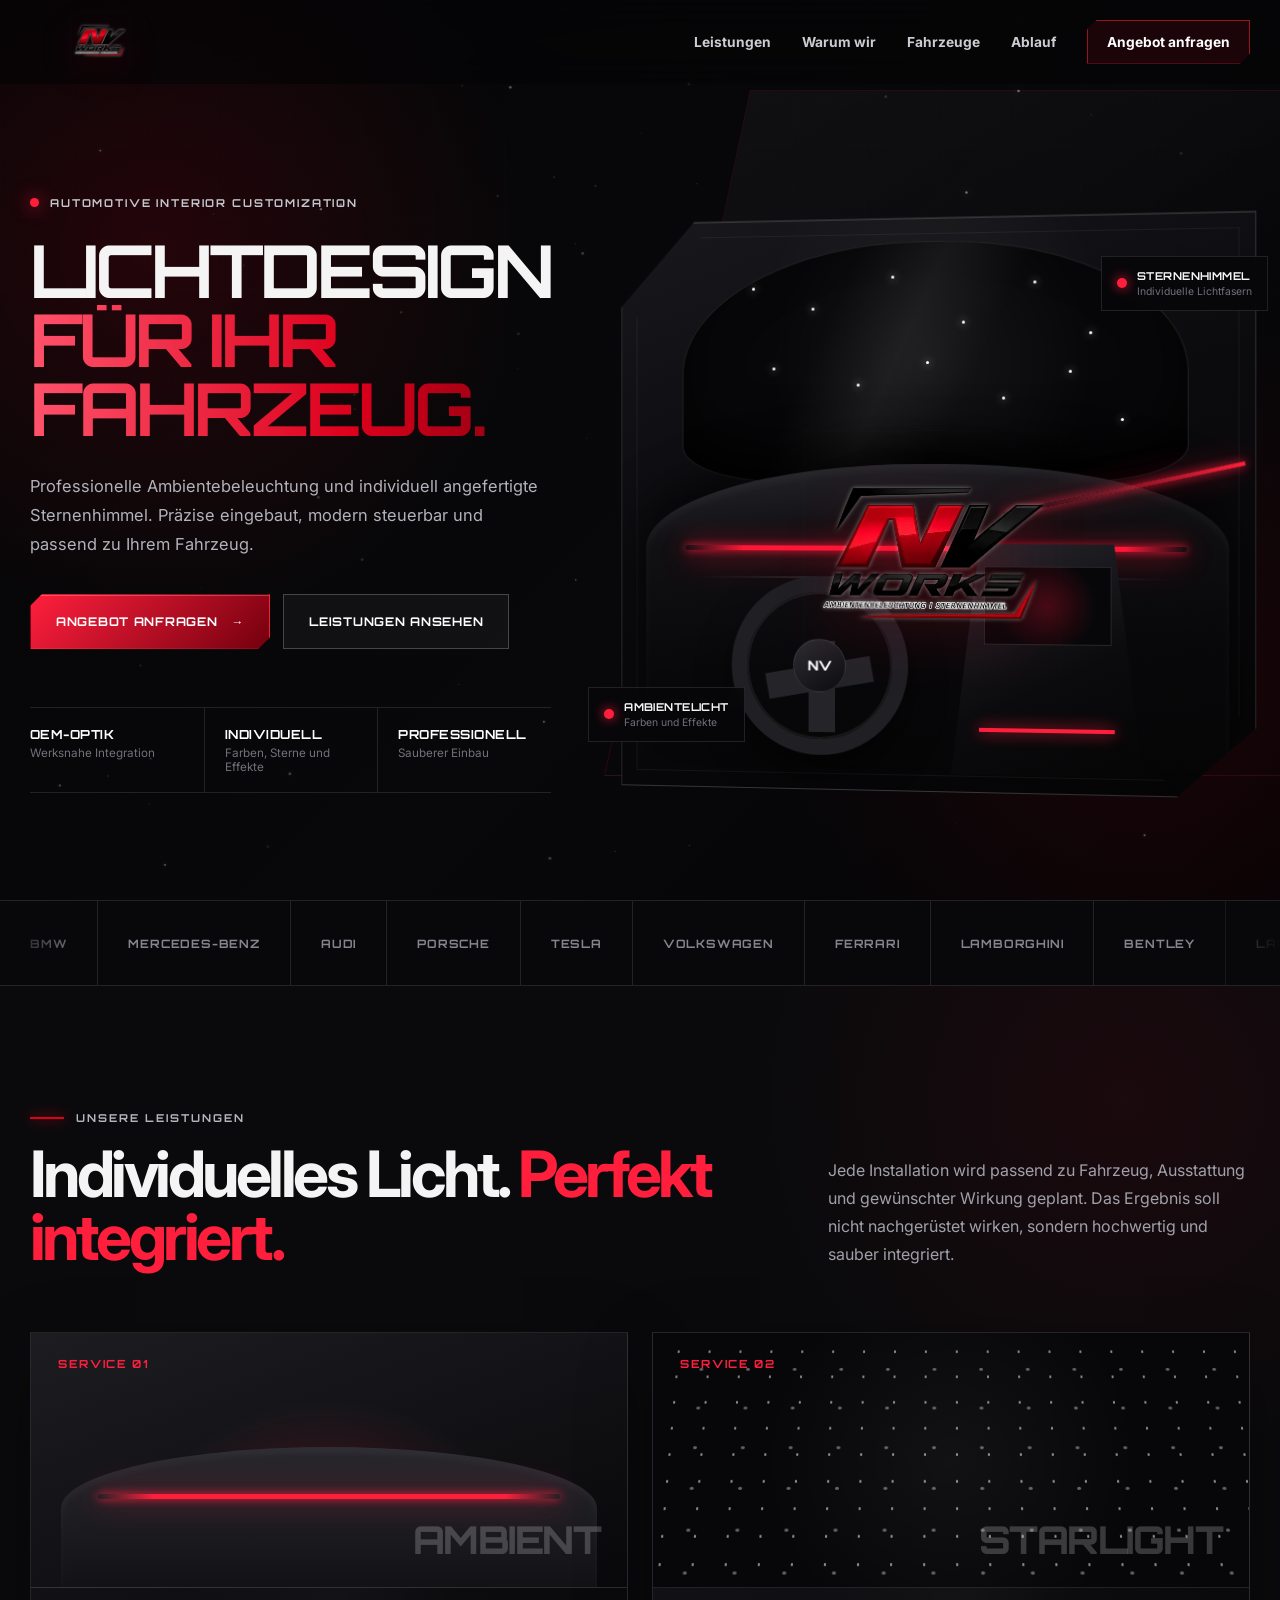
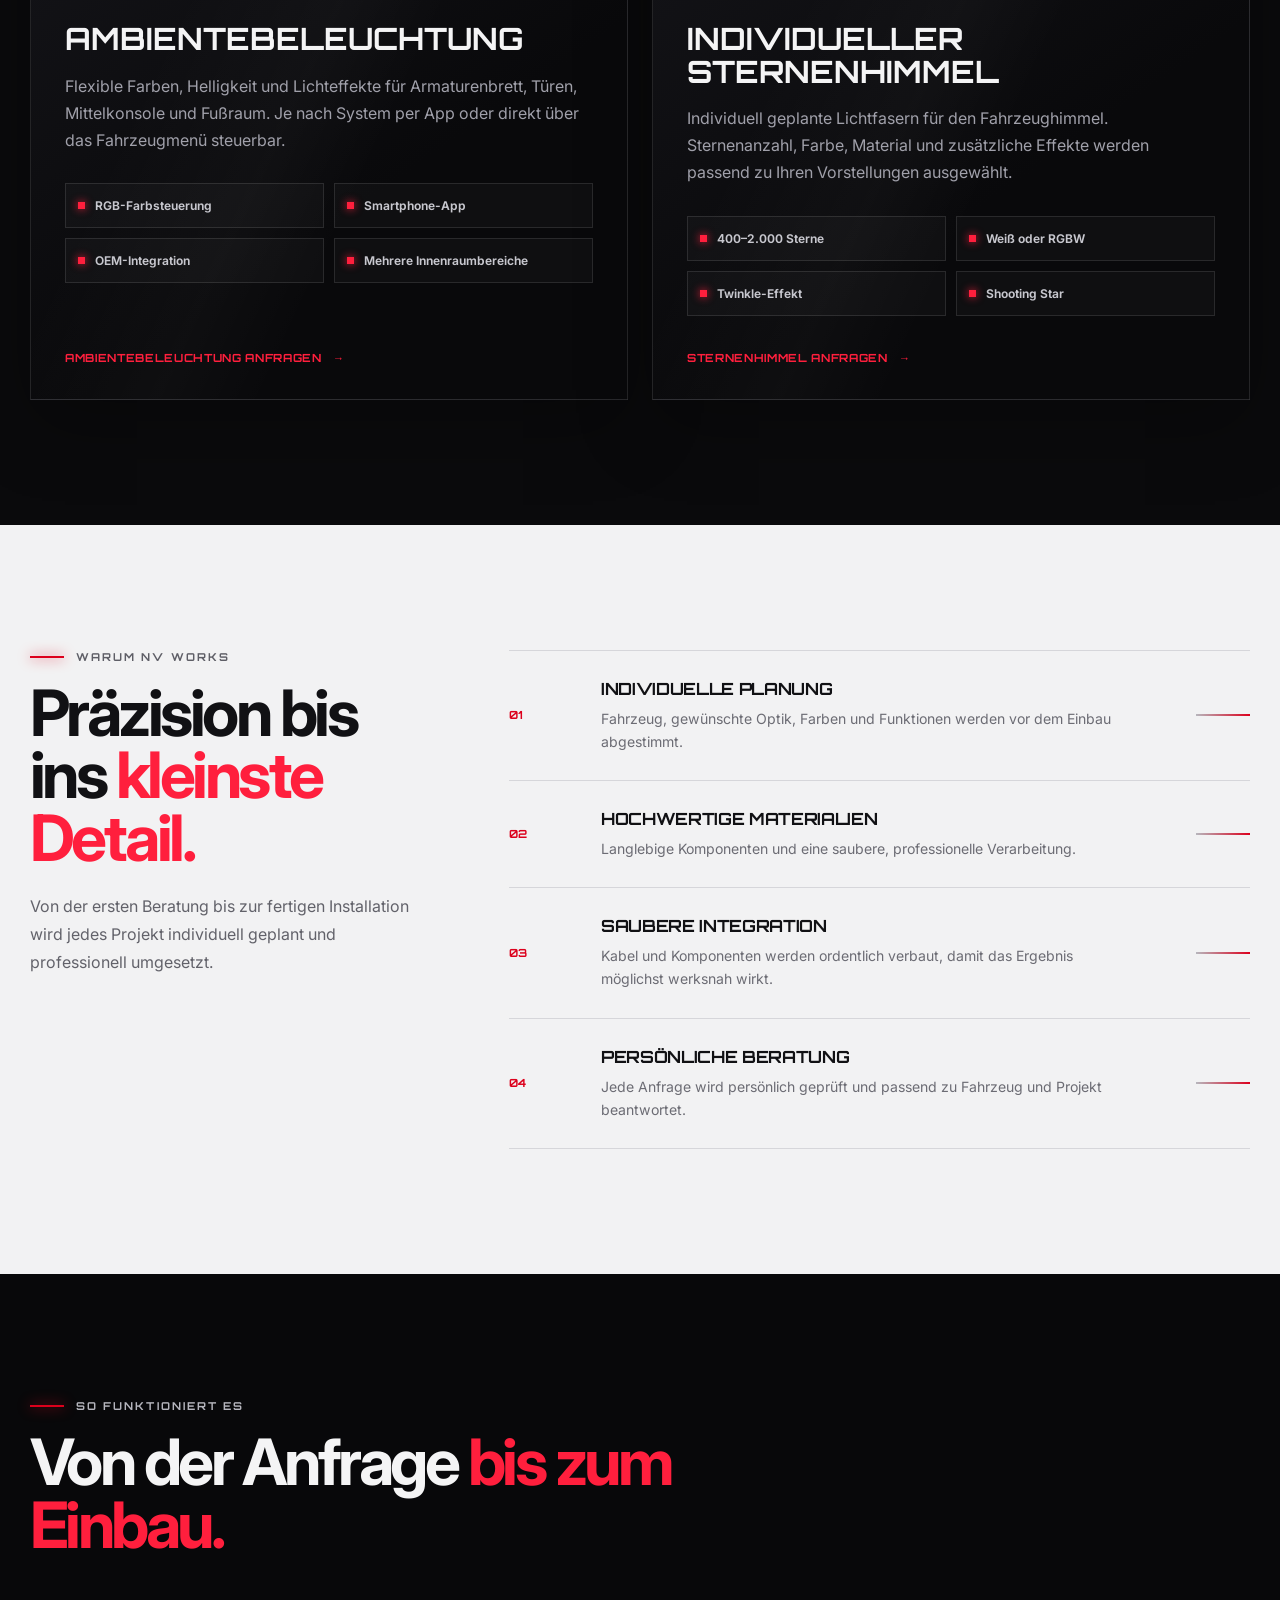
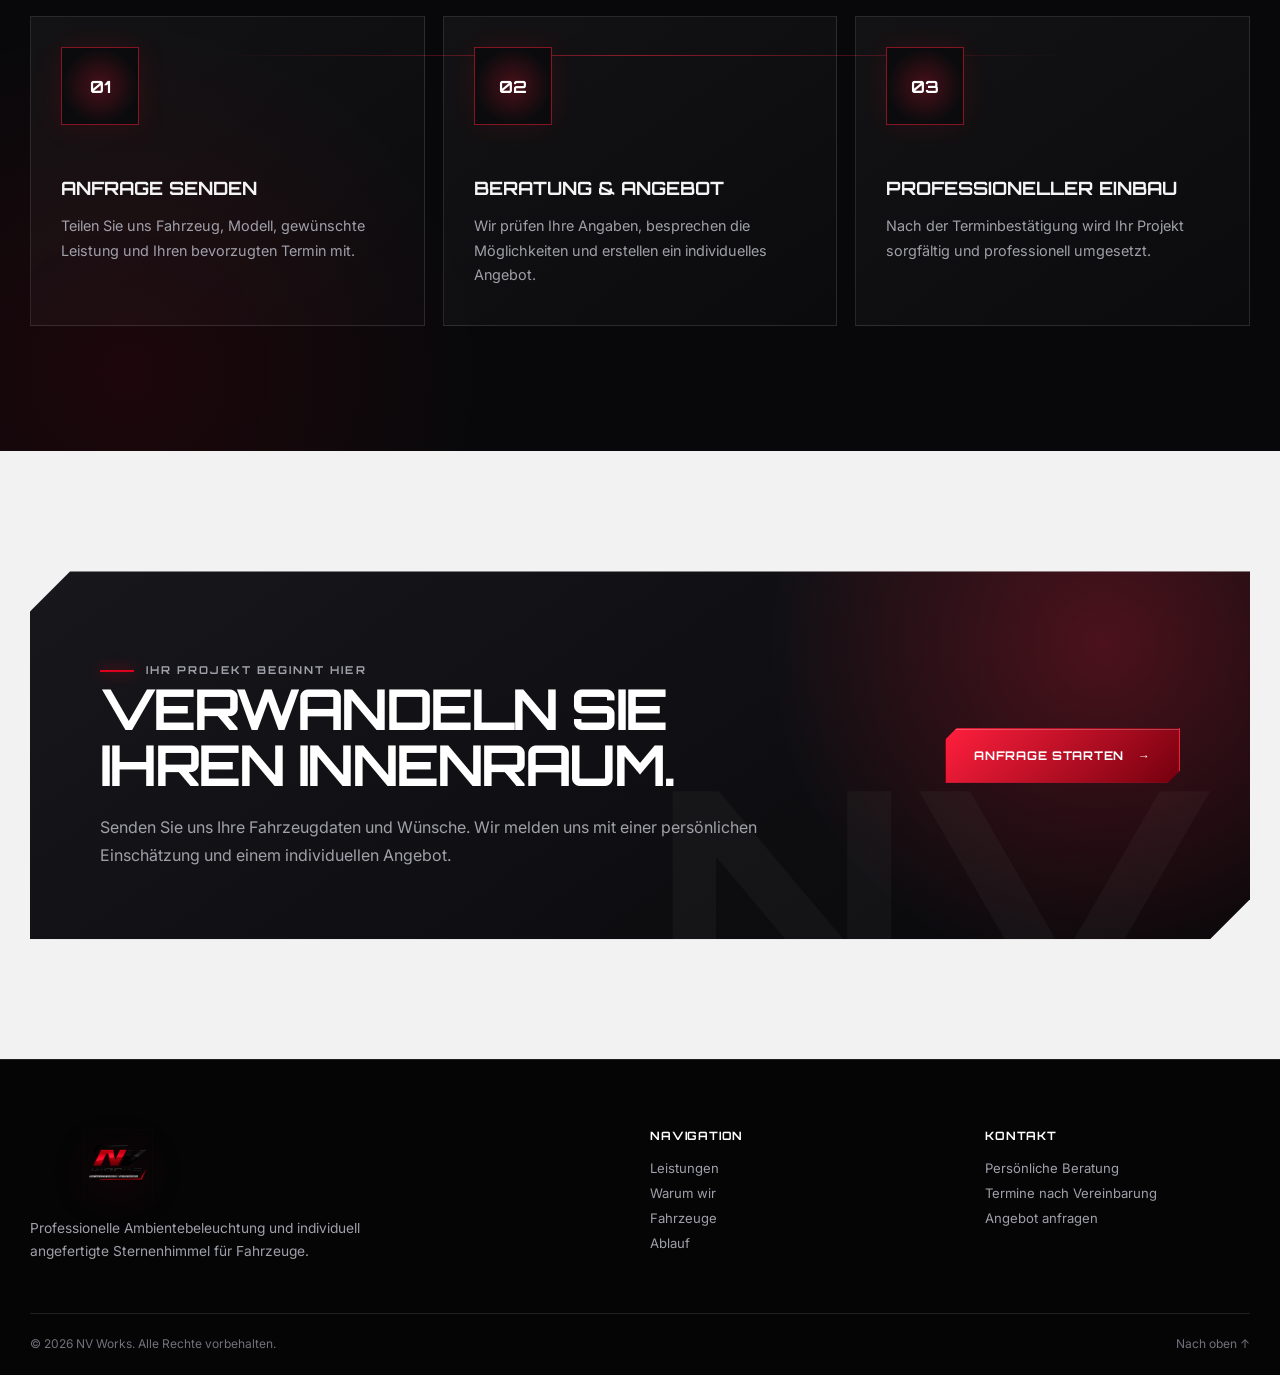
==== commit eb1808c0: "Change greeting from 'Hello' to 'Goodbye'" ====
--- a/index.html
+++ b/index.html
@@ -10,12 +10,14 @@
 
   <meta
     name="description"
-    content="Fordern Sie ein persönliches Angebot für Ambientebeleuchtung oder einen individuellen Sternenhimmel von NV Works an."
+    content="NV Works – professionelle Ambientebeleuchtung und individuelle Sternenhimmel für Fahrzeuge."
   >
 
   <meta name="theme-color" content="#050506">
 
-  <title>Angebot anfragen | NV Works</title>
+  <title>
+    NV Works | Ambientebeleuchtung & Sternenhimmel
+  </title>
 
   <link
     rel="icon"
@@ -43,21 +45,22 @@
     :root {
       --black: #050506;
       --black-soft: #0a0a0c;
-      --panel: #111114;
-      --panel-light: #18181d;
-      --red: #df001c;
-      --red-bright: #ff2341;
-      --red-dark: #870011;
+      --panel: #101014;
+      --panel-light: #17171c;
+      --metal: #26262c;
+      --red: #dc001c;
+      --red-bright: #ff1f3d;
+      --red-dark: #74000e;
       --white: #ffffff;
-      --page: #f3f3f5;
-      --text: #17171a;
-      --muted: #6d6d75;
-      --muted-light: #a3a3ab;
-      --line-dark: rgba(255, 255, 255, 0.12);
-      --line-light: #dedee3;
-      --container: 1180px;
-      --header-height: 96px;
-      --radius: 28px;
+      --text: #f4f4f5;
+      --muted: #a0a0aa;
+      --muted-dark: #71717a;
+      --line: rgba(255, 255, 255, 0.11);
+      --line-strong: rgba(255, 255, 255, 0.22);
+      --container: 1220px;
+      --header-height: 84px;
+      --radius: 22px;
+      --shadow: 0 30px 90px rgba(0, 0, 0, 0.55);
     }
 
     * {
@@ -66,6 +69,7 @@
 
     html {
       scroll-behavior: smooth;
+      scroll-padding-top: 100px;
     }
 
     body {
@@ -73,7 +77,7 @@
       min-width: 320px;
       overflow-x: hidden;
       color: var(--text);
-      background: var(--page);
+      background: var(--black);
       font-family: "Inter", sans-serif;
     }
 
@@ -88,11 +92,6 @@
       font: inherit;
     }
 
-    button,
-    a {
-      -webkit-tap-highlight-color: transparent;
-    }
-
     a {
       color: inherit;
       text-decoration: none;
@@ -101,10 +100,6 @@
     img {
       display: block;
       max-width: 100%;
-    }
-
-    [hidden] {
-      display: none !important;
     }
 
     .container {
@@ -115,20 +110,82 @@
       margin-inline: auto;
     }
 
+    .section-label {
+      display: flex;
+      align-items: center;
+      gap: 12px;
+      margin: 0 0 18px;
+      color: #b5b5bd;
+      font-family: "Orbitron", sans-serif;
+      font-size: 0.68rem;
+      font-weight: 700;
+      letter-spacing: 0.19em;
+      text-transform: uppercase;
+    }
+
+    .section-label::before {
+      content: "";
+      width: 34px;
+      height: 2px;
+      background: var(--red);
+      box-shadow: 0 0 13px var(--red);
+    }
+
+    .section-title {
+      margin: 0;
+      max-width: 800px;
+      font-size: clamp(2.3rem, 5vw, 4.8rem);
+      line-height: 0.98;
+      letter-spacing: -0.055em;
+    }
+
+    .section-title span {
+      color: var(--red-bright);
+    }
+
+    .section-description {
+      max-width: 610px;
+      margin: 22px 0 0;
+      color: var(--muted);
+      font-size: 1rem;
+      line-height: 1.75;
+    }
+
+    .reveal {
+      opacity: 0;
+      transform: translateY(28px);
+      transition:
+        opacity 0.75s ease,
+        transform 0.75s ease;
+    }
+
+    .reveal.visible {
+      opacity: 1;
+      transform: translateY(0);
+    }
+
     /* HEADER */
 
     .site-header {
       position: fixed;
       inset: 0 0 auto;
-      z-index: 1000;
+      z-index: 100;
       height: var(--header-height);
-      border-bottom: 1px solid rgba(255, 255, 255, 0.07);
-      background: rgba(5, 5, 6, 0.94);
+      border-bottom: 1px solid transparent;
+      background: rgba(5, 5, 6, 0.68);
       backdrop-filter: blur(18px);
       -webkit-backdrop-filter: blur(18px);
-    }
-
-    .header-inner {
+      transition:
+        background 0.3s ease,
+        border-color 0.3s ease;
+    }
+
+    .site-header.scrolled {
+      border-color: var(--line);
+      background: rgba(5, 5, 6, 0.94);
+    }
+
+    .nav-inner {
       height: 100%;
       display: flex;
       align-items: center;
@@ -138,39 +195,51 @@
 
     .brand {
       position: relative;
-      z-index: 1003;
-      width: 176px;
-      height: 86px;
+      z-index: 102;
       display: flex;
       align-items: center;
-      overflow: visible;
-    }
-
-    .brand img {
-      width: 170px;
-      max-width: none;
-      max-height: 82px;
+      gap: 14px;
+    }
+
+    .brand-image {
+      width: 140px;
+      max-height: 62px;
       object-fit: contain;
-      object-position: left center;
       filter:
-        drop-shadow(0 8px 22px rgba(223, 0, 28, 0.2));
-    }
-
-    .desktop-nav {
+        drop-shadow(0 0 1px rgba(255, 255, 255, 0.55))
+        drop-shadow(0 8px 20px rgba(220, 0, 28, 0.18));
+    }
+
+    .brand-fallback {
+      display: none;
+      align-items: center;
+      gap: 7px;
+      color: var(--white);
+      font-family: "Orbitron", sans-serif;
+      font-size: 1.05rem;
+      font-weight: 800;
+      letter-spacing: 0.08em;
+    }
+
+    .brand-fallback strong {
+      color: var(--red-bright);
+    }
+
+    .main-nav {
       display: flex;
       align-items: center;
-      gap: 29px;
-    }
-
-    .desktop-nav > a {
+      gap: 31px;
+    }
+
+    .main-nav > a {
       position: relative;
-      color: #d0d0d5;
+      color: #ccccd2;
       font-size: 0.86rem;
       font-weight: 700;
       transition: color 0.2s ease;
     }
 
-    .desktop-nav > a:not(.nav-cta)::after {
+    .main-nav > a:not(.nav-cta)::after {
       content: "";
       position: absolute;
       left: 0;
@@ -181,51 +250,52 @@
       transition: right 0.25s ease;
     }
 
-    .desktop-nav > a:not(.nav-cta):hover {
+    .main-nav > a:not(.nav-cta):hover {
       color: var(--white);
     }
 
-    .desktop-nav > a:not(.nav-cta):hover::after {
+    .main-nav > a:not(.nav-cta):hover::after {
       right: 0;
     }
 
     .nav-cta {
+      display: inline-flex;
       min-height: 44px;
-      display: inline-flex;
       align-items: center;
-      justify-content: center;
-      padding: 0 18px;
-      border: 1px solid rgba(255, 35, 65, 0.55);
-      border-radius: 999px;
+      padding: 0 19px;
+      border: 1px solid rgba(255, 31, 61, 0.55);
+      clip-path: polygon(
+        10px 0,
+        100% 0,
+        100% calc(100% - 10px),
+        calc(100% - 10px) 100%,
+        0 100%,
+        0 10px
+      );
       color: var(--white) !important;
-      background: rgba(223, 0, 28, 0.1);
+      background: rgba(220, 0, 28, 0.1);
     }
 
     .nav-cta:hover {
       background: var(--red);
     }
 
-    /* MOBILE MENU BUTTON */
-
     .menu-button {
       position: relative;
-      z-index: 1003;
+      z-index: 102;
       display: none;
-      width: 54px;
-      height: 54px;
-      flex: 0 0 auto;
-      border: 1px solid rgba(255, 255, 255, 0.22);
-      border-radius: 50%;
+      width: 48px;
+      height: 46px;
+      border: 1px solid var(--line);
       background: rgba(255, 255, 255, 0.04);
       cursor: pointer;
     }
 
     .menu-button span {
       position: absolute;
-      left: 15px;
-      width: 23px;
-      height: 3px;
-      border-radius: 10px;
+      left: 13px;
+      width: 21px;
+      height: 2px;
       background: var(--white);
       transition:
         top 0.25s ease,
@@ -234,19 +304,19 @@
     }
 
     .menu-button span:nth-child(1) {
-      top: 17px;
+      top: 14px;
     }
 
     .menu-button span:nth-child(2) {
-      top: 25px;
+      top: 21px;
     }
 
     .menu-button span:nth-child(3) {
-      top: 33px;
+      top: 28px;
     }
 
     .menu-button[aria-expanded="true"] span:nth-child(1) {
-      top: 25px;
+      top: 21px;
       transform: rotate(45deg);
     }
 
@@ -255,400 +325,45 @@
     }
 
     .menu-button[aria-expanded="true"] span:nth-child(3) {
-      top: 25px;
+      top: 21px;
       transform: rotate(-45deg);
     }
 
-    /* MOBILE MENU OVERLAY */
-
-    .mobile-menu {
-      position: fixed;
-      inset: 0;
-      z-index: 1001;
-      display: none;
-      flex-direction: column;
-      padding:
-        calc(var(--header-height) + 30px)
-        24px
-        40px;
-      overflow-y: auto;
-      opacity: 0;
-      visibility: hidden;
-      background:
-        radial-gradient(
-          circle at 92% 8%,
-          rgba(223, 0, 28, 0.28),
-          transparent 28%
-        ),
-        #050506;
-      transform: translateX(100%);
+    /* BUTTONS */
+
+    .button {
+      display: inline-flex;
+      min-height: 55px;
+      align-items: center;
+      justify-content: center;
+      gap: 14px;
+      padding: 0 25px;
+      border: 1px solid transparent;
+      font-family: "Orbitron", sans-serif;
+      font-size: 0.75rem;
+      font-weight: 700;
+      letter-spacing: 0.06em;
+      text-transform: uppercase;
+      cursor: pointer;
       transition:
-        opacity 0.3s ease,
-        visibility 0.3s ease,
-        transform 0.3s ease;
-    }
-
-    .mobile-menu.open {
-      opacity: 1;
-      visibility: visible;
-      transform: translateX(0);
-    }
-
-    .mobile-menu-inner {
-      width: min(100%, 680px);
-      margin-inline: auto;
-    }
-
-    .mobile-menu-label {
-      margin: 0 0 18px;
-      color: var(--red-bright);
-      font-family: "Orbitron", sans-serif;
-      font-size: 0.68rem;
-      font-weight: 700;
-      letter-spacing: 0.18em;
-      text-transform: uppercase;
-    }
-
-    .mobile-menu-links {
-      display: grid;
-    }
-
-    .mobile-menu-links > a {
-      min-height: 76px;
-      display: flex;
-      align-items: center;
-      justify-content: space-between;
-      gap: 20px;
-      border-bottom: 1px solid rgba(255, 255, 255, 0.14);
-      color: var(--white);
-      font-family: "Orbitron", sans-serif;
-      font-size: clamp(1.15rem, 5vw, 1.55rem);
-      font-weight: 700;
-      letter-spacing: 0.02em;
-      text-transform: uppercase;
-    }
-
-    .mobile-menu-links > a::after {
-      content: "→";
-      color: var(--red-bright);
-      font-size: 1.2rem;
-    }
-
-    .mobile-menu-links > a:hover {
-      color: var(--red-bright);
-    }
-
-    .mobile-menu-cta {
-      min-height: 66px !important;
-      justify-content: center !important;
-      margin-top: 30px;
-      border: 1px solid var(--red-bright) !important;
-      border-radius: 999px;
-      background:
-        linear-gradient(
-          135deg,
-          var(--red-bright),
-          var(--red-dark)
-        );
-      box-shadow:
-        0 18px 38px rgba(223, 0, 28, 0.3);
-      font-size: 1rem !important;
-    }
-
-    .mobile-menu-cta::after {
-      display: none;
-    }
-
-    .mobile-menu-note {
-      margin: 28px 0 0;
-      color: #7f7f88;
-      font-size: 0.8rem;
-      line-height: 1.7;
-    }
-
-    /* HERO */
-
-    .quote-hero {
-      position: relative;
-      min-height: 640px;
-      display: flex;
-      align-items: flex-end;
-      overflow: hidden;
-      padding:
-        calc(var(--header-height) + 95px)
-        0
-        90px;
-      color: var(--white);
-      background:
-        radial-gradient(
-          circle at 90% 22%,
-          rgba(223, 0, 28, 0.22),
-          transparent 28%
-        ),
-        radial-gradient(
-          circle at 15% 90%,
-          rgba(223, 0, 28, 0.08),
-          transparent 27%
-        ),
-        linear-gradient(
-          135deg,
-          #050506,
-          #101014
-        );
-    }
-
-    .quote-hero::before {
-      content: "";
-      position: absolute;
-      inset: 0;
-      opacity: 0.16;
-      background-image:
-        linear-gradient(
-          rgba(255, 255, 255, 0.045) 1px,
-          transparent 1px
-        ),
-        linear-gradient(
-          90deg,
-          rgba(255, 255, 255, 0.045) 1px,
-          transparent 1px
-        );
-      background-size: 70px 70px;
-      mask-image:
-        linear-gradient(
-          to bottom,
-          black,
-          transparent
-        );
-    }
-
-    .star-canvas {
-      position: absolute;
-      inset: 0;
-      width: 100%;
-      height: 100%;
-      opacity: 0.48;
-    }
-
-    .hero-content {
-      position: relative;
-      z-index: 2;
-    }
-
-    .back-link {
-      display: inline-flex;
-      align-items: center;
-      gap: 8px;
-      margin-bottom: 55px;
-      color: #b6b6bd;
-      font-size: 0.88rem;
-      font-weight: 700;
-      transition: color 0.2s ease;
-    }
-
-    .back-link:hover {
-      color: var(--white);
-    }
-
-    .eyebrow {
-      margin: 0 0 22px;
-      color: var(--red-bright);
-      font-family: "Orbitron", sans-serif;
-      font-size: 0.74rem;
-      font-weight: 700;
-      letter-spacing: 0.2em;
-      text-transform: uppercase;
-    }
-
-    .quote-hero h1 {
-      max-width: 920px;
-      margin: 0;
-      font-size: clamp(3.4rem, 7vw, 7rem);
-      line-height: 0.96;
-      letter-spacing: -0.065em;
-      text-wrap: balance;
-    }
-
-    .hero-description {
-      max-width: 760px;
-      margin: 30px 0 0;
-      color: #b7b7bf;
-      font-size: clamp(1rem, 1.7vw, 1.25rem);
-      line-height: 1.75;
-    }
-
-    /* FORM AREA */
-
-    .form-area {
-      padding: 110px 0 130px;
-      background:
-        linear-gradient(
-          180deg,
-          #f5f5f6,
-          #eeeeef
-        );
-    }
-
-    .form-layout {
-      display: grid;
-      grid-template-columns:
-        320px minmax(0, 1fr);
-      gap: 30px;
-      align-items: start;
-    }
-
-    /* FORM SIDEBAR */
-
-    .form-sidebar {
-      position: sticky;
-      top: calc(var(--header-height) + 25px);
-      overflow: hidden;
-      padding: 34px;
-      border-radius: var(--radius);
-      color: var(--white);
-      background:
-        radial-gradient(
-          circle at 100% 0,
-          rgba(223, 0, 28, 0.25),
-          transparent 38%
-        ),
-        linear-gradient(
-          145deg,
-          #111114,
-          #050506
-        );
-      box-shadow:
-        0 28px 75px rgba(10, 10, 12, 0.18);
-    }
-
-    .form-sidebar::after {
-      content: "";
-      position: absolute;
-      right: -90px;
-      bottom: -90px;
-      width: 220px;
-      height: 220px;
-      border: 1px solid rgba(255, 35, 65, 0.2);
-      border-radius: 50%;
-      box-shadow:
-        0 0 0 30px rgba(255, 35, 65, 0.025),
-        0 0 0 60px rgba(255, 35, 65, 0.018);
-    }
-
-    .sidebar-label {
-      position: relative;
-      z-index: 2;
-      margin: 0 0 25px;
-      color: var(--red-bright);
-      font-family: "Orbitron", sans-serif;
-      font-size: 0.72rem;
-      font-weight: 700;
-      letter-spacing: 0.18em;
-      text-transform: uppercase;
-    }
-
-    .form-sidebar h2 {
-      position: relative;
-      z-index: 2;
-      margin: 0 0 35px;
-      font-size: 1.75rem;
-      line-height: 1.15;
-      letter-spacing: -0.035em;
-    }
-
-    .sidebar-step {
-      position: relative;
-      z-index: 2;
-      display: flex;
-      gap: 14px;
-      padding: 19px 0;
-      border-top: 1px solid var(--line-dark);
-    }
-
-    .sidebar-step > span {
-      color: var(--red-bright);
-      font-family: "Orbitron", sans-serif;
-      font-size: 0.72rem;
-      font-weight: 700;
-    }
-
-    .sidebar-step strong,
-    .sidebar-step small {
-      display: block;
-    }
-
-    .sidebar-step strong {
-      font-size: 0.88rem;
-    }
-
-    .sidebar-step small {
-      margin-top: 3px;
-      color: #85858e;
-      font-size: 0.73rem;
-    }
-
-    .sidebar-note {
-      position: relative;
-      z-index: 2;
-      margin: 28px 0 0;
-      padding: 17px;
-      border: 1px solid rgba(255, 35, 65, 0.24);
-      border-radius: 15px;
-      color: #a2a2ab;
-      background: rgba(223, 0, 28, 0.07);
-      font-size: 0.76rem;
-      line-height: 1.65;
-    }
-
-    .sidebar-note strong {
-      color: #ff667a;
-    }
-
-    /* FORM BOX */
-
-    .form-box {
-      overflow: hidden;
-      border: 1px solid var(--line-light);
-      border-radius: var(--radius);
-      background: var(--white);
-      box-shadow:
-        0 30px 85px rgba(19, 19, 22, 0.1);
-    }
-
-    .preview-banner {
-      margin: 0;
-      padding: 16px 32px;
-      border-bottom: 1px solid #ffd0d7;
-      color: #71313a;
-      background: #fff2f4;
-      font-size: 0.8rem;
-      line-height: 1.55;
-    }
-
-    .preview-banner strong {
-      display: inline-block;
-      margin-right: 6px;
-      color: var(--red-dark);
-    }
-
-    .form-section {
-      padding: 50px;
-      border-bottom: 1px solid #e7e7eb;
-    }
-
-    .form-section-title {
-      display: flex;
-      align-items: flex-start;
-      gap: 17px;
-      margin-bottom: 35px;
-    }
-
-    .form-section-title > span {
-      width: 43px;
-      height: 43px;
-      flex: 0 0 auto;
-      display: grid;
-      place-items: center;
-      border-radius: 50%;
+        transform 0.25s ease,
+        box-shadow 0.25s ease,
+        background 0.25s ease;
+    }
+
+    .button:hover {
+      transform: translateY(-3px);
+    }
+
+    .button-primary {
+      clip-path: polygon(
+        12px 0,
+        100% 0,
+        100% calc(100% - 12px),
+        calc(100% - 12px) 100%,
+        0 100%,
+        0 12px
+      );
       color: var(--white);
       background:
         linear-gradient(
@@ -657,319 +372,1346 @@
           var(--red-dark)
         );
       box-shadow:
-        0 10px 25px rgba(223, 0, 28, 0.2);
+        0 18px 38px rgba(220, 0, 28, 0.28),
+        inset 0 1px 0 rgba(255, 255, 255, 0.24);
+    }
+
+    .button-primary:hover {
+      box-shadow:
+        0 23px 48px rgba(220, 0, 28, 0.4),
+        inset 0 1px 0 rgba(255, 255, 255, 0.24);
+    }
+
+    .button-secondary {
+      color: var(--white);
+      border-color: var(--line-strong);
+      background: rgba(255, 255, 255, 0.04);
+    }
+
+    .button-secondary:hover {
+      background: rgba(255, 255, 255, 0.08);
+    }
+
+    /* HERO */
+
+    .hero {
+      position: relative;
+      min-height: 100svh;
+      display: flex;
+      align-items: center;
+      padding:
+        calc(var(--header-height) + 75px)
+        0
+        75px;
+      overflow: hidden;
+      isolation: isolate;
+      background:
+        radial-gradient(
+          circle at 12% 28%,
+          rgba(220, 0, 28, 0.14),
+          transparent 29%
+        ),
+        radial-gradient(
+          circle at 90% 76%,
+          rgba(220, 0, 28, 0.1),
+          transparent 28%
+        ),
+        linear-gradient(
+          135deg,
+          #050506 0%,
+          #08080a 58%,
+          #030304 100%
+        );
+    }
+
+    .hero::before {
+      content: "";
+      position: absolute;
+      inset: 0;
+      z-index: -4;
+      opacity: 0.16;
+      background-image:
+        linear-gradient(
+          rgba(255, 255, 255, 0.04) 1px,
+          transparent 1px
+        ),
+        linear-gradient(
+          90deg,
+          rgba(255, 255, 255, 0.04) 1px,
+          transparent 1px
+        );
+      background-size: 72px 72px;
+      mask-image:
+        linear-gradient(
+          to bottom,
+          black,
+          transparent 92%
+        );
+    }
+
+    .hero::after {
+      content: "";
+      position: absolute;
+      right: -90px;
+      top: 10%;
+      z-index: -3;
+      width: 54%;
+      height: 76%;
+      border: 1px solid rgba(255, 31, 61, 0.13);
+      transform: skewX(-12deg);
+      background:
+        linear-gradient(
+          145deg,
+          rgba(255, 255, 255, 0.035),
+          transparent 50%
+        );
+    }
+
+    .star-canvas {
+      position: absolute;
+      inset: 0;
+      z-index: -2;
+      width: 100%;
+      height: 100%;
+      opacity: 0.5;
+    }
+
+    .hero-grid {
+      display: grid;
+      grid-template-columns:
+        minmax(0, 0.9fr)
+        minmax(480px, 1.1fr);
+      gap: 62px;
+      align-items: center;
+    }
+
+    .hero-copy {
+      position: relative;
+      z-index: 4;
+    }
+
+    .hero-badge {
+      display: inline-flex;
+      align-items: center;
+      gap: 11px;
+      margin-bottom: 26px;
+      color: #c5c5cc;
+      font-family: "Orbitron", sans-serif;
+      font-size: 0.68rem;
+      font-weight: 700;
+      letter-spacing: 0.17em;
+      text-transform: uppercase;
+    }
+
+    .hero-badge i {
+      width: 9px;
+      height: 9px;
+      border-radius: 50%;
+      background: var(--red-bright);
+      box-shadow:
+        0 0 18px var(--red-bright);
+    }
+
+    .hero h1 {
+      margin: 0;
+      max-width: 760px;
+      font-family: "Orbitron", sans-serif;
+      font-size: clamp(3rem, 5.7vw, 6.3rem);
+      line-height: 0.95;
+      letter-spacing: -0.055em;
+      text-transform: uppercase;
+    }
+
+    .hero h1 span {
+      display: block;
+      color: transparent;
+      background:
+        linear-gradient(
+          90deg,
+          #ff526b,
+          var(--red) 62%,
+          #83000f
+        );
+      -webkit-background-clip: text;
+      background-clip: text;
+    }
+
+    .hero-description {
+      max-width: 650px;
+      margin: 29px 0 0;
+      color: #b2b2ba;
+      font-size: 1.03rem;
+      line-height: 1.75;
+    }
+
+    .hero-actions {
+      display: flex;
+      flex-wrap: wrap;
+      gap: 13px;
+      margin-top: 35px;
+    }
+
+    .hero-stats {
+      display: grid;
+      grid-template-columns:
+        repeat(3, minmax(0, 1fr));
+      margin-top: 58px;
+      border-top: 1px solid var(--line);
+      border-bottom: 1px solid var(--line);
+    }
+
+    .hero-stat {
+      padding: 18px 17px 18px 0;
+    }
+
+    .hero-stat + .hero-stat {
+      padding-left: 20px;
+      border-left: 1px solid var(--line);
+    }
+
+    .hero-stat strong,
+    .hero-stat span {
+      display: block;
+    }
+
+    .hero-stat strong {
+      color: var(--white);
+      font-family: "Orbitron", sans-serif;
+      font-size: 0.78rem;
+      letter-spacing: 0.04em;
+      text-transform: uppercase;
+    }
+
+    .hero-stat span {
+      margin-top: 4px;
+      color: var(--muted-dark);
+      font-size: 0.73rem;
+    }
+
+    /* COCKPIT VISUAL */
+
+    .cockpit {
+      position: relative;
+      min-height: 600px;
+      perspective: 1200px;
+    }
+
+    .cockpit-frame {
+      position: absolute;
+      inset: 25px 0 0;
+      overflow: hidden;
+      border: 1px solid rgba(255, 255, 255, 0.13);
+      clip-path: polygon(
+        12% 0,
+        100% 0,
+        100% 88%,
+        88% 100%,
+        0 100%,
+        0 15%
+      );
+      background:
+        radial-gradient(
+          circle at 50% 17%,
+          rgba(255, 255, 255, 0.05),
+          transparent 30%
+        ),
+        linear-gradient(
+          160deg,
+          #18181d 0%,
+          #0b0b0e 45%,
+          #050506 100%
+        );
+      box-shadow:
+        var(--shadow),
+        inset 0 1px 0 rgba(255, 255, 255, 0.13);
+      transform: rotateY(-5deg);
+    }
+
+    .cockpit-frame::before {
+      content: "";
+      position: absolute;
+      inset: 15px;
+      border: 1px solid rgba(255, 255, 255, 0.055);
+      clip-path: polygon(
+        11% 0,
+        100% 0,
+        100% 88%,
+        88% 100%,
+        0 100%,
+        0 15%
+      );
+    }
+
+    .windshield {
+      position: absolute;
+      top: 4%;
+      left: 10%;
+      width: 80%;
+      height: 42%;
+      overflow: hidden;
+      border: 1px solid rgba(255, 255, 255, 0.1);
+      border-radius: 48% 48% 20% 20% / 55% 55% 15% 15%;
+      background:
+        radial-gradient(
+          circle at center,
+          rgba(255, 255, 255, 0.06),
+          transparent 58%
+        ),
+        #070709;
+      box-shadow:
+        inset 0 -30px 55px rgba(0, 0, 0, 0.75);
+    }
+
+    .windshield::after {
+      content: "";
+      position: absolute;
+      inset: 0;
+      background:
+        linear-gradient(
+          115deg,
+          transparent 30%,
+          rgba(255, 255, 255, 0.055) 44%,
+          transparent 58%
+        );
+    }
+
+    .windshield-stars {
+      position: absolute;
+      inset: 0;
+    }
+
+    .windshield-stars span {
+      position: absolute;
+      width: 3px;
+      height: 3px;
+      border-radius: 50%;
+      background: #ffffff;
+      box-shadow:
+        0 0 8px #ffffff;
+      animation:
+        twinkle 2.4s ease-in-out infinite;
+    }
+
+    .windshield-stars span:nth-child(1) {
+      top: 18%;
+      left: 14%;
+    }
+
+    .windshield-stars span:nth-child(2) {
+      top: 27%;
+      left: 26%;
+      animation-delay: -0.6s;
+    }
+
+    .windshield-stars span:nth-child(3) {
+      top: 14%;
+      left: 42%;
+      animation-delay: -1.1s;
+    }
+
+    .windshield-stars span:nth-child(4) {
+      top: 33%;
+      left: 56%;
+      animation-delay: -0.2s;
+    }
+
+    .windshield-stars span:nth-child(5) {
+      top: 17%;
+      left: 70%;
+      animation-delay: -1.7s;
+    }
+
+    .windshield-stars span:nth-child(6) {
+      top: 38%;
+      left: 81%;
+      animation-delay: -0.9s;
+    }
+
+    .windshield-stars span:nth-child(7) {
+      top: 52%;
+      left: 18%;
+      animation-delay: -1.4s;
+    }
+
+    .windshield-stars span:nth-child(8) {
+      top: 59%;
+      left: 35%;
+      animation-delay: -0.3s;
+    }
+
+    .windshield-stars span:nth-child(9) {
+      top: 50%;
+      left: 49%;
+      animation-delay: -1.9s;
+    }
+
+    .windshield-stars span:nth-child(10) {
+      top: 65%;
+      left: 64%;
+      animation-delay: -0.7s;
+    }
+
+    .windshield-stars span:nth-child(11) {
+      top: 54%;
+      left: 77%;
+      animation-delay: -1.2s;
+    }
+
+    .windshield-stars span:nth-child(12) {
+      top: 74%;
+      left: 87%;
+      animation-delay: -0.4s;
+    }
+
+    @keyframes twinkle {
+      0%,
+      100% {
+        opacity: 0.2;
+        transform: scale(0.7);
+      }
+
+      50% {
+        opacity: 1;
+        transform: scale(1.5);
+      }
+    }
+
+    .dashboard {
+      position: absolute;
+      left: 4%;
+      right: 4%;
+      bottom: 4%;
+      height: 53%;
+      border-radius: 48% 48% 8% 8% / 28% 28% 8% 8%;
+      background:
+        linear-gradient(
+          175deg,
+          #26262c 0%,
+          #111114 23%,
+          #08080a 61%,
+          #050506 100%
+        );
+      box-shadow:
+        inset 0 6px 10px rgba(255, 255, 255, 0.04),
+        0 -15px 45px rgba(0, 0, 0, 0.65);
+    }
+
+    .dashboard::before {
+      content: "";
+      position: absolute;
+      top: 27%;
+      left: 7%;
+      right: 7%;
+      height: 5px;
+      border-radius: 20px;
+      background:
+        linear-gradient(
+          90deg,
+          transparent,
+          #ff1738 12%,
+          #ff1738 88%,
+          transparent
+        );
+      box-shadow:
+        0 0 9px #ff1738,
+        0 0 26px rgba(255, 23, 56, 0.75),
+        0 12px 35px rgba(255, 23, 56, 0.45);
+    }
+
+    .dashboard::after {
+      content: "";
+      position: absolute;
+      top: 37%;
+      left: 9%;
+      right: 9%;
+      height: 2px;
+      background:
+        linear-gradient(
+          90deg,
+          transparent,
+          rgba(255, 255, 255, 0.22),
+          transparent
+        );
+    }
+
+    .steering-wheel {
+      position: absolute;
+      left: 18%;
+      bottom: 6%;
+      width: 180px;
+      height: 180px;
+      border: 16px solid #1f1f24;
+      border-radius: 50%;
+      box-shadow:
+        inset 0 0 0 2px rgba(255, 255, 255, 0.07),
+        0 20px 35px rgba(0, 0, 0, 0.5);
+    }
+
+    .steering-wheel::before,
+    .steering-wheel::after {
+      content: "";
+      position: absolute;
+      background: #242429;
+    }
+
+    .steering-wheel::before {
+      top: 73px;
+      left: 20px;
+      width: 108px;
+      height: 26px;
+      transform: rotate(-10deg);
+    }
+
+    .steering-wheel::after {
+      top: 49px;
+      left: 63px;
+      width: 27px;
+      height: 92px;
+    }
+
+    .steering-center {
+      position: absolute;
+      inset: 47px;
+      z-index: 2;
+      display: grid;
+      place-items: center;
+      border: 1px solid rgba(255, 255, 255, 0.1);
+      border-radius: 50%;
+      color: var(--white);
+      background:
+        linear-gradient(
+          145deg,
+          #2d2d33,
+          #0c0c0f
+        );
+      font-family: "Orbitron", sans-serif;
+      font-size: 0.85rem;
+      font-weight: 800;
+    }
+
+    .center-console {
+      position: absolute;
+      right: 17%;
+      bottom: 3%;
+      width: 190px;
+      height: 230px;
+      clip-path: polygon(
+        15% 0,
+        85% 0,
+        100% 100%,
+        0 100%
+      );
+      background:
+        linear-gradient(
+          155deg,
+          #27272d,
+          #0b0b0d 58%,
+          #050506
+        );
+      box-shadow:
+        0 18px 40px rgba(0, 0, 0, 0.45);
+    }
+
+    .center-console::before {
+      content: "";
+      position: absolute;
+      top: 22px;
+      left: 33px;
+      width: 124px;
+      height: 76px;
+      border: 1px solid rgba(255, 255, 255, 0.12);
+      background:
+        radial-gradient(
+          circle,
+          rgba(255, 23, 56, 0.25),
+          transparent 66%
+        ),
+        #070709;
+    }
+
+    .center-console::after {
+      content: "";
+      position: absolute;
+      left: 28px;
+      right: 28px;
+      bottom: 43px;
+      height: 4px;
+      background: var(--red-bright);
+      box-shadow:
+        0 0 15px var(--red-bright);
+    }
+
+    .door-light {
+      position: absolute;
+      right: 1%;
+      top: 47%;
+      width: 38%;
+      height: 4px;
+      transform: rotate(-12deg);
+      background:
+        linear-gradient(
+          90deg,
+          transparent,
+          var(--red-bright)
+        );
+      box-shadow:
+        0 0 10px var(--red-bright),
+        0 0 28px rgba(255, 31, 61, 0.65);
+    }
+
+    .hero-logo-badge {
+      position: absolute;
+      top: 50%;
+      left: 50%;
+      z-index: 4;
+      width: min(270px, 44%);
+      transform: translate(-50%, -30%);
+      filter:
+        drop-shadow(0 0 2px rgba(255, 255, 255, 0.45))
+        drop-shadow(0 20px 30px rgba(220, 0, 28, 0.22));
+    }
+
+    .visual-label {
+      position: absolute;
+      z-index: 6;
+      display: flex;
+      align-items: center;
+      gap: 10px;
+      padding: 12px 15px;
+      border: 1px solid var(--line);
+      background: rgba(8, 8, 10, 0.87);
+      backdrop-filter: blur(12px);
+    }
+
+    .visual-label strong,
+    .visual-label small {
+      display: block;
+    }
+
+    .visual-label strong {
+      font-family: "Orbitron", sans-serif;
+      font-size: 0.68rem;
+      letter-spacing: 0.04em;
+      text-transform: uppercase;
+    }
+
+    .visual-label small {
+      margin-top: 2px;
+      color: var(--muted-dark);
+      font-size: 0.65rem;
+    }
+
+    .visual-label i {
+      width: 10px;
+      height: 10px;
+      border-radius: 50%;
+      background: var(--red-bright);
+      box-shadow:
+        0 0 12px var(--red-bright);
+    }
+
+    .visual-label-one {
+      top: 64px;
+      right: -18px;
+    }
+
+    .visual-label-two {
+      left: -25px;
+      bottom: 50px;
+    }
+
+    /* BRAND STRIP */
+
+    .brand-strip {
+      position: relative;
+      overflow: hidden;
+      border-top: 1px solid var(--line);
+      border-bottom: 1px solid var(--line);
+      background: #08080a;
+    }
+
+    .brand-strip::before,
+    .brand-strip::after {
+      content: "";
+      position: absolute;
+      top: 0;
+      bottom: 0;
+      z-index: 2;
+      width: 90px;
+      pointer-events: none;
+    }
+
+    .brand-strip::before {
+      left: 0;
+      background:
+        linear-gradient(
+          90deg,
+          #08080a,
+          transparent
+        );
+    }
+
+    .brand-strip::after {
+      right: 0;
+      background:
+        linear-gradient(
+          -90deg,
+          #08080a,
+          transparent
+        );
+    }
+
+    .brand-track {
+      display: flex;
+      width: max-content;
+      animation:
+        brandScroll 35s linear infinite;
+    }
+
+    .brand-track span {
+      display: flex;
+      min-height: 84px;
+      align-items: center;
+      padding: 0 30px;
+      border-right: 1px solid var(--line);
+      color: #85858e;
+      font-family: "Orbitron", sans-serif;
+      font-size: 0.72rem;
+      font-weight: 700;
+      letter-spacing: 0.07em;
+      text-transform: uppercase;
+      white-space: nowrap;
+    }
+
+    @keyframes brandScroll {
+      to {
+        transform: translateX(-50%);
+      }
+    }
+
+    /* SERVICES */
+
+    .services-section {
+      position: relative;
+      padding: 125px 0;
+      overflow: hidden;
+      background:
+        radial-gradient(
+          circle at 88% 10%,
+          rgba(220, 0, 28, 0.08),
+          transparent 24%
+        ),
+        #0a0a0c;
+    }
+
+    .services-heading {
+      display: grid;
+      grid-template-columns:
+        minmax(0, 1fr)
+        minmax(320px, 0.58fr);
+      gap: 70px;
+      align-items: end;
+      margin-bottom: 64px;
+    }
+
+    .services-heading > p {
+      margin: 0;
+      color: var(--muted);
+      line-height: 1.75;
+    }
+
+    .service-layout {
+      display: grid;
+      grid-template-columns:
+        repeat(2, minmax(0, 1fr));
+      gap: 24px;
+    }
+
+    .service-panel {
+      position: relative;
+      min-height: 610px;
+      display: flex;
+      flex-direction: column;
+      overflow: hidden;
+      border: 1px solid var(--line);
+      background:
+        linear-gradient(
+          145deg,
+          #17171c,
+          #09090b 65%
+        );
+      box-shadow:
+        0 25px 70px rgba(0, 0, 0, 0.28);
+    }
+
+    .service-panel::before {
+      content: "";
+      position: absolute;
+      inset: 0;
+      background:
+        linear-gradient(
+          115deg,
+          transparent 30%,
+          rgba(255, 255, 255, 0.025) 48%,
+          transparent 60%
+        );
+      pointer-events: none;
+    }
+
+    .service-panel-top {
+      position: relative;
+      min-height: 255px;
+      overflow: hidden;
+      border-bottom: 1px solid var(--line);
+    }
+
+    .ambient-visual {
+      background:
+        radial-gradient(
+          circle at 50% 110%,
+          rgba(255, 31, 61, 0.35),
+          transparent 52%
+        ),
+        linear-gradient(
+          160deg,
+          #1c1c21,
+          #09090b
+        );
+    }
+
+    .ambient-dashboard {
+      position: absolute;
+      left: 5%;
+      right: 5%;
+      bottom: -35px;
+      height: 175px;
+      border-radius: 50% 50% 0 0 / 35% 35% 0 0;
+      background:
+        linear-gradient(
+          180deg,
+          #28282e,
+          #0d0d10
+        );
+      box-shadow:
+        inset 0 5px 8px rgba(255, 255, 255, 0.04);
+    }
+
+    .ambient-dashboard::after {
+      content: "";
+      position: absolute;
+      top: 47px;
+      left: 7%;
+      right: 7%;
+      height: 5px;
+      border-radius: 20px;
+      background:
+        linear-gradient(
+          90deg,
+          transparent,
+          #ff1f3d 12%,
+          #ff1f3d 88%,
+          transparent
+        );
+      box-shadow:
+        0 0 10px #ff1f3d,
+        0 0 32px rgba(255, 31, 61, 0.7);
+    }
+
+    .starlight-visual {
+      background:
+        radial-gradient(
+          circle at center,
+          rgba(255, 255, 255, 0.045),
+          transparent 58%
+        ),
+        #070709;
+    }
+
+    .service-stars {
+      position: absolute;
+      inset: 0;
+      background-image:
+        radial-gradient(
+          circle,
+          white 0 1px,
+          transparent 1.5px
+        );
+      background-size: 32px 27px;
+      opacity: 0.55;
+      transform: perspective(500px) rotateX(9deg);
+    }
+
+    .service-stars::after {
+      content: "";
+      position: absolute;
+      inset: 0;
+      background-image:
+        radial-gradient(
+          circle,
+          white 0 1.5px,
+          transparent 2px
+        );
+      background-position: 17px 12px;
+      background-size: 48px 41px;
+      opacity: 0.65;
+    }
+
+    .service-number {
+      position: absolute;
+      top: 24px;
+      left: 27px;
+      z-index: 2;
+      color: var(--red-bright);
       font-family: "Orbitron", sans-serif;
       font-size: 0.7rem;
       font-weight: 700;
-    }
-
-    .form-section-title h2 {
+      letter-spacing: 0.15em;
+    }
+
+    .service-name {
+      position: absolute;
+      right: 27px;
+      bottom: 24px;
+      z-index: 2;
+      color: rgba(255, 255, 255, 0.2);
+      font-family: "Orbitron", sans-serif;
+      font-size: clamp(1.6rem, 3vw, 3rem);
+      font-weight: 800;
+      letter-spacing: -0.04em;
+      text-transform: uppercase;
+    }
+
+    .service-content {
+      position: relative;
+      z-index: 2;
+      flex: 1;
+      display: flex;
+      flex-direction: column;
+      padding: 34px;
+    }
+
+    .service-content h3 {
       margin: 0;
-      font-size: 1.65rem;
-      line-height: 1.1;
-      letter-spacing: -0.035em;
-    }
-
-    .form-section-title p {
-      margin: 6px 0 0;
-      color: #77777f;
-      font-size: 0.86rem;
-    }
-
-    .fields {
-      display: grid;
-      grid-template-columns:
-        repeat(2, minmax(0, 1fr));
-      gap: 23px;
-    }
-
-    .field {
-      display: block;
-      min-width: 0;
-      color: #29292e;
-      font-size: 0.8rem;
-      font-weight: 800;
-    }
-
-    .field.full {
-      grid-column: 1 / -1;
-    }
-
-    .field em,
-    .consent em {
-      color: var(--red);
-      font-style: normal;
-    }
-
-    .field input,
-    .field select,
-    .field textarea {
-      width: 100%;
-      margin-top: 9px;
-      border: 1px solid #d7d7dc;
-      border-radius: 14px;
-      outline: none;
-      color: #202024;
-      background: #fafafa;
-      transition:
-        border-color 0.2s ease,
-        background 0.2s ease,
-        box-shadow 0.2s ease;
-    }
-
-    .field input,
-    .field select {
-      height: 57px;
-      padding: 0 17px;
-    }
-
-    .field textarea {
-      min-height: 175px;
-      padding: 16px 17px;
-      resize: vertical;
-      line-height: 1.6;
-    }
-
-    .field input::placeholder,
-    .field textarea::placeholder {
-      color: #a0a0a8;
-    }
-
-    .field input:focus,
-    .field select:focus,
-    .field textarea:focus {
-      border-color: var(--red);
-      background: var(--white);
-      box-shadow:
-        0 0 0 4px rgba(223, 0, 28, 0.08);
-    }
-
-    /* CONDITIONAL OPTIONS */
-
-    .options-panel {
-      margin-top: 28px;
-      padding: 27px;
-      border: 1px solid #dfdfe4;
-      border-radius: 19px;
-      background: #f7f7f8;
-    }
-
-    .options-panel > h3 {
-      margin: 0 0 24px;
-      font-size: 1.1rem;
-    }
-
-    .choice-field {
-      margin: 25px 0 0;
-      padding: 0;
-      border: 0;
-    }
-
-    .choice-field legend {
-      margin-bottom: 10px;
-      color: #29292e;
-      font-size: 0.8rem;
-      font-weight: 800;
-    }
-
-    .choices {
+      font-family: "Orbitron", sans-serif;
+      font-size: clamp(1.5rem, 2.4vw, 2.4rem);
+      line-height: 1.05;
+      text-transform: uppercase;
+    }
+
+    .service-content > p {
+      margin: 18px 0 0;
+      color: var(--muted);
+      line-height: 1.7;
+    }
+
+    .spec-list {
       display: grid;
       grid-template-columns:
         repeat(2, minmax(0, 1fr));
       gap: 10px;
-    }
-
-    .choice {
-      min-height: 52px;
+      margin: 29px 0 35px;
+    }
+
+    .spec-list span {
+      position: relative;
+      min-height: 45px;
       display: flex;
       align-items: center;
-      padding: 11px 14px;
-      border: 1px solid #d9d9df;
-      border-radius: 12px;
-      color: #4c4c53;
-      background: var(--white);
-      font-size: 0.8rem;
-      font-weight: 700;
-      cursor: pointer;
-    }
-
-    .choice input {
-      width: 18px;
-      height: 18px;
-      flex: 0 0 auto;
-      margin: 0 9px 0 0;
-      accent-color: var(--red);
-    }
-
-    /* SUBMIT */
-
-    .submit-area {
-      padding: 45px 50px 50px;
-    }
-
-    .consent {
-      display: flex;
-      align-items: flex-start;
-      gap: 13px;
-      max-width: 790px;
-      color: #66666e;
-      font-size: 0.82rem;
-      line-height: 1.6;
-      cursor: pointer;
-    }
-
-    .consent input {
-      width: 19px;
-      height: 19px;
-      flex: 0 0 auto;
-      margin-top: 3px;
-      accent-color: var(--red);
-    }
-
-    .submit-button {
-      width: min(100%, 350px);
-      min-height: 62px;
+      padding: 10px 12px 10px 29px;
+      border: 1px solid var(--line);
+      color: #c7c7ce;
+      background: rgba(255, 255, 255, 0.025);
+      font-size: 0.75rem;
+      font-weight: 650;
+    }
+
+    .spec-list span::before {
+      content: "";
+      position: absolute;
+      left: 12px;
+      width: 7px;
+      height: 7px;
+      background: var(--red-bright);
+      box-shadow:
+        0 0 9px var(--red-bright);
+    }
+
+    .service-link {
       display: inline-flex;
       align-items: center;
-      justify-content: center;
-      gap: 14px;
-      margin-top: 29px;
-      border: 0;
-      border-radius: 999px;
+      gap: 11px;
+      margin-top: auto;
+      color: var(--red-bright);
+      font-family: "Orbitron", sans-serif;
+      font-size: 0.7rem;
+      font-weight: 700;
+      letter-spacing: 0.06em;
+      text-transform: uppercase;
+    }
+
+    .service-link span {
+      transition: transform 0.2s ease;
+    }
+
+    .service-link:hover span {
+      transform: translateX(5px);
+    }
+
+    /* WHY US */
+
+    .why-section {
+      padding: 125px 0;
+      color: #111114;
+      background: #f2f2f3;
+    }
+
+    .why-grid {
+      display: grid;
+      grid-template-columns:
+        minmax(300px, 0.7fr)
+        minmax(0, 1.3fr);
+      gap: 80px;
+      align-items: start;
+    }
+
+    .why-section .section-label {
+      color: #5e5e66;
+    }
+
+    .why-section .section-description {
+      color: #62626a;
+    }
+
+    .feature-stack {
+      border-top: 1px solid #d6d6da;
+    }
+
+    .feature-item {
+      display: grid;
+      grid-template-columns:
+        70px minmax(0, 1fr) 90px;
+      gap: 22px;
+      align-items: center;
+      padding: 27px 0;
+      border-bottom: 1px solid #d6d6da;
+    }
+
+    .feature-item > span {
+      color: var(--red);
+      font-family: "Orbitron", sans-serif;
+      font-size: 0.7rem;
+      font-weight: 700;
+    }
+
+    .feature-item h3 {
+      margin: 0;
+      font-family: "Orbitron", sans-serif;
+      font-size: 1.05rem;
+      letter-spacing: -0.02em;
+      text-transform: uppercase;
+    }
+
+    .feature-item p {
+      margin: 8px 0 0;
+      color: #6c6c74;
+      font-size: 0.88rem;
+      line-height: 1.65;
+    }
+
+    .feature-item i {
+      justify-self: end;
+      width: 54px;
+      height: 2px;
+      background:
+        linear-gradient(
+          90deg,
+          #b7b7bd,
+          var(--red)
+        );
+    }
+
+    /* PROCESS */
+
+    .process-section {
+      position: relative;
+      padding: 125px 0;
+      overflow: hidden;
+      background:
+        radial-gradient(
+          circle at 10% 90%,
+          rgba(220, 0, 28, 0.1),
+          transparent 26%
+        ),
+        #08080a;
+    }
+
+    .process-heading {
+      margin-bottom: 60px;
+    }
+
+    .process-grid {
+      position: relative;
+      display: grid;
+      grid-template-columns:
+        repeat(3, minmax(0, 1fr));
+      gap: 18px;
+    }
+
+    .process-grid::before {
+      content: "";
+      position: absolute;
+      top: 39px;
+      left: 15%;
+      right: 15%;
+      height: 1px;
+      background:
+        linear-gradient(
+          90deg,
+          transparent,
+          rgba(255, 31, 61, 0.5),
+          transparent
+        );
+    }
+
+    .process-card {
+      position: relative;
+      z-index: 2;
+      min-height: 310px;
+      padding: 30px;
+      border: 1px solid var(--line);
+      background:
+        linear-gradient(
+          145deg,
+          rgba(255, 255, 255, 0.045),
+          rgba(255, 255, 255, 0.012)
+        );
+    }
+
+    .process-icon {
+      width: 78px;
+      height: 78px;
+      display: grid;
+      place-items: center;
+      margin-bottom: 51px;
+      border: 1px solid rgba(255, 31, 61, 0.5);
       color: var(--white);
       background:
-        linear-gradient(
-          135deg,
-          #ed3040,
-          #9d171c
-        );
+        radial-gradient(
+          circle,
+          rgba(255, 31, 61, 0.25),
+          transparent 70%
+        ),
+        #0b0b0d;
+      font-family: "Orbitron", sans-serif;
+      font-size: 1.05rem;
+      font-weight: 700;
       box-shadow:
-        0 18px 40px rgba(223, 0, 28, 0.22);
-      font-size: 1rem;
-      font-weight: 800;
-      cursor: pointer;
-      transition:
-        transform 0.22s ease,
-        box-shadow 0.22s ease;
-    }
-
-    .submit-button:hover {
-      transform: translateY(-2px);
-      box-shadow:
-        0 23px 48px rgba(223, 0, 28, 0.32);
-    }
-
-    .submit-note {
-      margin: 14px 0 0;
-      color: #96969e;
-      font-size: 0.74rem;
-    }
-
-    /* SUCCESS */
-
-    .success-panel {
-      padding: 85px 45px;
-      text-align: center;
-    }
-
-    .success-icon {
-      width: 70px;
-      height: 70px;
+        0 0 30px rgba(220, 0, 28, 0.12);
+    }
+
+    .process-card h3 {
+      margin: 0;
+      font-family: "Orbitron", sans-serif;
+      font-size: 1.15rem;
+      text-transform: uppercase;
+    }
+
+    .process-card p {
+      margin: 15px 0 0;
+      color: var(--muted);
+      font-size: 0.9rem;
+      line-height: 1.7;
+    }
+
+    /* CTA */
+
+    .cta-section {
+      padding: 120px 0;
+      background: #f2f2f3;
+    }
+
+    .cta-panel {
+      position: relative;
       display: grid;
-      place-items: center;
-      margin: 0 auto 24px;
-      border-radius: 50%;
+      grid-template-columns:
+        minmax(0, 1fr)
+        auto;
+      gap: 55px;
+      align-items: center;
+      overflow: hidden;
+      padding: 70px;
+      clip-path: polygon(
+        40px 0,
+        100% 0,
+        100% calc(100% - 40px),
+        calc(100% - 40px) 100%,
+        0 100%,
+        0 40px
+      );
       color: var(--white);
       background:
+        radial-gradient(
+          circle at 88% 20%,
+          rgba(255, 31, 61, 0.26),
+          transparent 30%
+        ),
         linear-gradient(
-          135deg,
-          var(--red-bright),
-          var(--red-dark)
+          145deg,
+          #17171c,
+          #08080a
         );
       box-shadow:
-        0 15px 35px rgba(223, 0, 28, 0.25);
-      font-size: 1.5rem;
-      font-weight: 900;
-    }
-
-    .success-panel h2 {
+        0 35px 80px rgba(0, 0, 0, 0.21);
+    }
+
+    .cta-panel::before {
+      content: "NV";
+      position: absolute;
+      right: 3%;
+      bottom: -29%;
+      color: rgba(255, 255, 255, 0.03);
+      font-family: "Orbitron", sans-serif;
+      font-size: 19rem;
+      font-weight: 800;
+      line-height: 1;
+    }
+
+    .cta-copy {
+      position: relative;
+      z-index: 2;
+    }
+
+    .cta-copy h2 {
       margin: 0;
-      font-size: 2rem;
-      letter-spacing: -0.04em;
-    }
-
-    .success-panel p {
-      max-width: 650px;
-      margin: 16px auto 28px;
-      color: #6b6b73;
-      line-height: 1.7;
-    }
-
-    .reset-button {
-      min-height: 54px;
-      padding: 0 23px;
-      border: 1px solid #d5d5da;
-      border-radius: 999px;
-      color: #2f2f34;
-      background: #f7f7f8;
-      font-weight: 800;
-      cursor: pointer;
+      max-width: 760px;
+      font-family: "Orbitron", sans-serif;
+      font-size: clamp(2rem, 4.4vw, 4.2rem);
+      line-height: 1;
+      letter-spacing: -0.045em;
+      text-transform: uppercase;
+    }
+
+    .cta-copy p {
+      max-width: 680px;
+      margin: 20px 0 0;
+      color: var(--muted);
+      line-height: 1.75;
+    }
+
+    .cta-panel .button {
+      position: relative;
+      z-index: 2;
+      min-width: 235px;
     }
 
     /* FOOTER */
 
-    .site-footer {
-      padding: 30px 0;
-      color: #85858e;
+    .footer {
+      padding: 68px 0 24px;
+      border-top: 1px solid var(--line);
       background: #050506;
+    }
+
+    .footer-grid {
+      display: grid;
+      grid-template-columns:
+        1.35fr 0.65fr 0.65fr;
+      gap: 70px;
+      padding-bottom: 50px;
+    }
+
+    .footer-brand img {
+      width: 175px;
+      max-height: 72px;
+      object-fit: contain;
+      filter:
+        drop-shadow(0 10px 22px rgba(220, 0, 28, 0.18));
+    }
+
+    .footer-brand p {
+      max-width: 350px;
+      margin: 17px 0 0;
+      color: var(--muted);
+      font-size: 0.86rem;
+      line-height: 1.65;
+    }
+
+    .footer-links {
+      display: grid;
+      align-content: start;
+      gap: 9px;
+    }
+
+    .footer-links strong {
+      margin-bottom: 8px;
+      color: var(--white);
+      font-family: "Orbitron", sans-serif;
+      font-size: 0.72rem;
+      letter-spacing: 0.07em;
+      text-transform: uppercase;
+    }
+
+    .footer-links a,
+    .footer-links span {
+      color: var(--muted);
+      font-size: 0.82rem;
+    }
+
+    .footer-links a:hover {
+      color: var(--white);
     }
 
     .footer-bottom {
       display: flex;
-      align-items: center;
       justify-content: space-between;
       gap: 25px;
-      padding-top: 24px;
-      border-top: 1px solid var(--line-dark);
-      font-size: 0.8rem;
+      padding-top: 22px;
+      border-top: 1px solid var(--line);
+      color: var(--muted-dark);
+      font-size: 0.75rem;
     }
 
     .footer-bottom a:hover {
       color: var(--white);
     }
 
-    /* ANIMATIONS */
-
-    .reveal {
-      opacity: 0;
-      transform: translateY(25px);
-      transition:
-        opacity 0.75s ease,
-        transform 0.75s ease;
-    }
-
-    .reveal.visible {
-      opacity: 1;
-      transform: translateY(0);
-    }
-
     /* TABLET */
 
-    @media (max-width: 1000px) {
-      .form-layout {
+    @media (max-width: 1050px) {
+      .hero-grid {
         grid-template-columns: 1fr;
       }
 
-      .form-sidebar {
-        position: static;
-      }
-    }
-
-    /* MOBILE */
+      .hero-copy {
+        max-width: 850px;
+      }
+
+      .cockpit {
+        width: min(100%, 720px);
+        min-height: 590px;
+        margin-inline: auto;
+      }
+
+      .services-heading {
+        grid-template-columns: 1fr;
+        gap: 24px;
+      }
+
+      .why-grid {
+        grid-template-columns: 1fr;
+        gap: 55px;
+      }
+
+      .cta-panel {
+        grid-template-columns: 1fr;
+      }
+    }
+
+    /* MOBILE NAV */
 
     @media (max-width: 820px) {
       :root {
-        --header-height: 110px;
+        --header-height: 74px;
       }
 
       .container {
@@ -979,143 +1721,269 @@
         );
       }
 
-      .site-header {
-        height: var(--header-height);
-      }
-
-      .desktop-nav {
-        display: none;
-      }
-
       .menu-button {
         display: block;
       }
 
-      .mobile-menu {
-        display: flex;
-      }
-
-      .brand {
-        width: 205px;
-        height: 98px;
-      }
-
-      .brand img {
-        width: 200px;
-        max-height: 92px;
-      }
-
-      body.menu-open .brand {
+      .main-nav {
+        position: fixed;
+        inset: 0;
+        z-index: 101;
+        flex-direction: column;
+        align-items: flex-start;
+        justify-content: center;
+        gap: 26px;
+        padding: 110px 30px 40px;
         opacity: 0;
         visibility: hidden;
-      }
-
-      body.menu-open .menu-button {
-        position: fixed;
+        background:
+          radial-gradient(
+            circle at 80% 14%,
+            rgba(220, 0, 28, 0.2),
+            transparent 28%
+          ),
+          rgba(5, 5, 6, 0.985);
+        transform: translateY(-15px);
+        transition:
+          opacity 0.25s ease,
+          visibility 0.25s ease,
+          transform 0.25s ease;
+      }
+
+      .main-nav.open {
+        opacity: 1;
+        visibility: visible;
+        transform: translateY(0);
+      }
+
+      .main-nav > a {
+        font-family: "Orbitron", sans-serif;
+        font-size: 1.18rem;
+        text-transform: uppercase;
+      }
+
+      .nav-cta {
+        margin-top: 7px;
+        font-size: 0.78rem !important;
+      }
+
+      .brand-image {
+        width: 120px;
+      }
+
+      .hero {
+        min-height: auto;
+        padding-top:
+          calc(var(--header-height) + 70px);
+      }
+
+      .hero-grid {
+        gap: 45px;
+      }
+
+      .hero h1 {
+        font-size: clamp(2.75rem, 12vw, 4.8rem);
+      }
+
+      .hero-stats {
+        grid-template-columns: 1fr;
+      }
+
+      .hero-stat {
+        padding: 15px 0;
+      }
+
+      .hero-stat + .hero-stat {
+        padding-left: 0;
+        border-top: 1px solid var(--line);
+        border-left: 0;
+      }
+
+      .cockpit {
+        min-height: 500px;
+      }
+
+      .cockpit-frame {
+        transform: none;
+      }
+
+      .steering-wheel {
+        left: 12%;
+        width: 150px;
+        height: 150px;
+      }
+
+      .steering-wheel::before {
+        top: 60px;
+        left: 18px;
+        width: 88px;
+      }
+
+      .steering-wheel::after {
+        top: 38px;
+        left: 52px;
+        height: 79px;
+      }
+
+      .steering-center {
+        inset: 39px;
+      }
+
+      .center-console {
+        right: 10%;
+        width: 160px;
+      }
+
+      .services-section,
+      .why-section,
+      .process-section,
+      .cta-section {
+        padding: 88px 0;
+      }
+
+      .service-layout,
+      .process-grid {
+        grid-template-columns: 1fr;
+      }
+
+      .process-grid::before {
+        display: none;
+      }
+
+      .feature-item {
+        grid-template-columns:
+          55px minmax(0, 1fr);
+      }
+
+      .feature-item i {
+        display: none;
+      }
+
+      .cta-panel {
+        padding: 46px 28px;
+      }
+
+      .footer-grid {
+        grid-template-columns: 1fr 1fr;
+      }
+
+      .footer-brand {
+        grid-column: 1 / -1;
+      }
+    }
+
+    /* SMALL MOBILE */
+
+    @media (max-width: 560px) {
+      .hero-actions {
+        flex-direction: column;
+      }
+
+      .hero-actions .button {
+        width: 100%;
+      }
+
+      .cockpit {
+        min-height: 405px;
+      }
+
+      .cockpit-frame {
+        inset: 10px 0 0;
+      }
+
+      .hero-logo-badge {
+        width: 43%;
+      }
+
+      .visual-label {
+        padding: 9px 11px;
+      }
+
+      .visual-label-one {
         top: 25px;
-        right: 14px;
-        border-color: rgba(255, 255, 255, 0.36);
-        background: #141417;
-      }
-
-      .quote-hero {
-        min-height: 760px;
-        padding:
-          calc(var(--header-height) + 105px)
-          0
-          85px;
-      }
-
-      .back-link {
-        margin-bottom: 67px;
-      }
-
-      .quote-hero h1 {
-        font-size: clamp(3.35rem, 13.5vw, 5.8rem);
-      }
-
-      .hero-description {
-        font-size: 1.08rem;
-      }
-
-      .form-area {
-        padding: 100px 0 110px;
-      }
-
-      .form-section {
-        padding: 40px 28px;
-      }
-
-      .submit-area {
-        padding: 38px 28px 43px;
-      }
-    }
-
-    /* SMALL MOBILE */
-
-    @media (max-width: 560px) {
-      :root {
-        --header-height: 105px;
-      }
-
-      .brand {
-        width: 190px;
-        height: 94px;
-      }
-
-      .brand img {
-        width: 185px;
-        max-height: 88px;
-      }
-
-      .menu-button {
-        width: 54px;
-        height: 54px;
-      }
-
-      .quote-hero {
-        min-height: 745px;
-        padding-top:
-          calc(var(--header-height) + 90px);
-      }
-
-      .quote-hero h1 {
-        font-size: clamp(3.15rem, 13.7vw, 5rem);
-      }
-
-      .back-link {
-        margin-bottom: 60px;
-      }
-
-      .form-sidebar {
-        padding: 30px;
-      }
-
-      .fields,
-      .choices {
+        right: 0;
+      }
+
+      .visual-label-two {
+        left: 0;
+        bottom: 18px;
+      }
+
+      .windshield {
+        top: 5%;
+        height: 39%;
+      }
+
+      .dashboard {
+        height: 53%;
+      }
+
+      .steering-wheel {
+        left: 7%;
+        bottom: 3%;
+        width: 115px;
+        height: 115px;
+        border-width: 11px;
+      }
+
+      .steering-wheel::before,
+      .steering-wheel::after {
+        display: none;
+      }
+
+      .steering-center {
+        inset: 28px;
+        font-size: 0.65rem;
+      }
+
+      .center-console {
+        right: 7%;
+        width: 125px;
+        height: 175px;
+      }
+
+      .center-console::before {
+        left: 23px;
+        width: 79px;
+      }
+
+      .spec-list {
         grid-template-columns: 1fr;
       }
 
-      .field.full {
+      .service-panel {
+        min-height: auto;
+      }
+
+      .service-content {
+        padding: 27px;
+      }
+
+      .service-name {
+        font-size: 1.45rem;
+      }
+
+      .feature-item {
+        grid-template-columns: 42px 1fr;
+        gap: 13px;
+      }
+
+      .cta-panel .button {
+        width: 100%;
+      }
+
+      .footer-grid {
+        grid-template-columns: 1fr;
+        gap: 35px;
+      }
+
+      .footer-brand {
         grid-column: auto;
       }
 
-      .form-section-title {
-        gap: 13px;
-      }
-
-      .options-panel {
-        padding: 20px;
-      }
-
-      .submit-button {
-        width: 100%;
-      }
-
       .footer-bottom {
-        align-items: flex-start;
         flex-direction: column;
-        gap: 12px;
+        gap: 9px;
       }
     }
 
@@ -1142,10 +2010,8 @@
 
 <body>
 
-  <!-- HEADER -->
-
-  <header class="site-header">
-    <div class="container header-inner">
+  <header class="site-header" id="top">
+    <div class="container nav-inner">
 
       <a
         class="brand"
@@ -1153,28 +2019,45 @@
         aria-label="NV Works Startseite"
       >
         <img
+          class="brand-image"
           src="nv-works-logo.png"
           alt="NV Works Logo"
         >
+
+        <span class="brand-fallback">
+          <strong>NV</strong>
+          WORKS
+        </span>
       </a>
 
+      <button
+        class="menu-button"
+        type="button"
+        aria-label="Menü öffnen"
+        aria-expanded="false"
+      >
+        <span></span>
+        <span></span>
+        <span></span>
+      </button>
+
       <nav
-        class="desktop-nav"
-        aria-label="Desktop-Navigation"
+        class="main-nav"
+        aria-label="Hauptnavigation"
       >
-        <a href="index.html#leistungen">
+        <a href="#leistungen">
           Leistungen
         </a>
 
-        <a href="index.html#vorteile">
+        <a href="#vorteile">
           Warum wir
         </a>
 
-        <a href="index.html#fahrzeuge">
+        <a href="#fahrzeuge">
           Fahrzeuge
         </a>
 
-        <a href="index.html#ablauf">
+        <a href="#ablauf">
           Ablauf
         </a>
 
@@ -1186,862 +2069,635 @@
         </a>
       </nav>
 
-      <button
-        class="menu-button"
-        type="button"
-        aria-label="Menü öffnen"
-        aria-expanded="false"
-        aria-controls="mobileMenu"
-      >
-        <span></span>
-        <span></span>
-        <span></span>
-      </button>
-
     </div>
   </header>
 
 
-  <!-- FIXED MOBILE MENU -->
-
-  <nav
-    class="mobile-menu"
-    id="mobileMenu"
-    aria-label="Mobile Navigation"
-  >
-    <div class="mobile-menu-inner">
-
-      <p class="mobile-menu-label">
-        Navigation
-      </p>
-
-      <div class="mobile-menu-links">
-
-        <a href="index.html#leistungen">
-          Leistungen
-        </a>
-
-        <a href="index.html#vorteile">
-          Warum wir
-        </a>
-
-        <a href="index.html#fahrzeuge">
-          Fahrzeuge
-        </a>
-
-        <a href="index.html#ablauf">
-          Ablauf
-        </a>
-
-        <a
-          class="mobile-menu-cta"
-          href="quote.html"
-        >
-          Angebot anfragen
-        </a>
-
-      </div>
-
-      <p class="mobile-menu-note">
-        NV Works – Ambientebeleuchtung und individuelle
-        Sternenhimmel für Fahrzeuge.
-      </p>
-
-    </div>
-  </nav>
-
-
   <main>
 
     <!-- HERO -->
 
-    <section class="quote-hero">
+    <section class="hero">
 
       <canvas
         class="star-canvas"
         aria-hidden="true"
       ></canvas>
 
-      <div class="container hero-content reveal">
-
-        <a
-          class="back-link"
-          href="index.html"
+      <div class="container hero-grid">
+
+        <div class="hero-copy reveal">
+
+          <div class="hero-badge">
+            <i></i>
+            Automotive Interior Customization
+          </div>
+
+          <h1>
+            Lichtdesign
+            <span>für Ihr Fahrzeug.</span>
+          </h1>
+
+          <p class="hero-description">
+            Professionelle Ambientebeleuchtung und individuell
+            angefertigte Sternenhimmel. Präzise eingebaut,
+            modern steuerbar und passend zu Ihrem Fahrzeug.
+          </p>
+
+          <div class="hero-actions">
+
+            <a
+              class="button button-primary"
+              href="quote.html"
+            >
+              Angebot anfragen
+              <span>→</span>
+            </a>
+
+            <a
+              class="button button-secondary"
+              href="#leistungen"
+            >
+              Leistungen ansehen
+            </a>
+
+          </div>
+
+          <div class="hero-stats">
+
+            <div class="hero-stat">
+              <strong>OEM-Optik</strong>
+              <span>Werksnahe Integration</span>
+            </div>
+
+            <div class="hero-stat">
+              <strong>Individuell</strong>
+              <span>Farben, Sterne und Effekte</span>
+            </div>
+
+            <div class="hero-stat">
+              <strong>Professionell</strong>
+              <span>Sauberer Einbau</span>
+            </div>
+
+          </div>
+
+        </div>
+
+
+        <div class="cockpit reveal">
+
+          <div class="cockpit-frame">
+
+            <div class="windshield">
+
+              <div class="windshield-stars">
+                <span></span>
+                <span></span>
+                <span></span>
+                <span></span>
+                <span></span>
+                <span></span>
+                <span></span>
+                <span></span>
+                <span></span>
+                <span></span>
+                <span></span>
+                <span></span>
+              </div>
+
+            </div>
+
+            <div class="dashboard"></div>
+
+            <div class="steering-wheel">
+              <div class="steering-center">
+                NV
+              </div>
+            </div>
+
+            <div class="center-console"></div>
+
+            <div class="door-light"></div>
+
+            <img
+              class="hero-logo-badge"
+              src="nv-works-logo.png"
+              alt="NV Works"
+            >
+
+          </div>
+
+
+          <div class="visual-label visual-label-one">
+            <i></i>
+
+            <span>
+              <strong>Sternenhimmel</strong>
+              <small>Individuelle Lichtfasern</small>
+            </span>
+          </div>
+
+
+          <div class="visual-label visual-label-two">
+            <i></i>
+
+            <span>
+              <strong>Ambientelicht</strong>
+              <small>Farben und Effekte</small>
+            </span>
+          </div>
+
+        </div>
+
+      </div>
+    </section>
+
+
+    <!-- VEHICLE BRANDS -->
+
+    <section
+      class="brand-strip"
+      id="fahrzeuge"
+      aria-label="Unterstützte Fahrzeugmarken"
+    >
+
+      <div class="brand-track">
+
+        <span>BMW</span>
+        <span>Mercedes-Benz</span>
+        <span>Audi</span>
+        <span>Porsche</span>
+        <span>Tesla</span>
+        <span>Volkswagen</span>
+        <span>Ferrari</span>
+        <span>Lamborghini</span>
+        <span>Bentley</span>
+        <span>Land Rover</span>
+        <span>Rolls-Royce</span>
+        <span>McLaren</span>
+
+        <span>BMW</span>
+        <span>Mercedes-Benz</span>
+        <span>Audi</span>
+        <span>Porsche</span>
+        <span>Tesla</span>
+        <span>Volkswagen</span>
+        <span>Ferrari</span>
+        <span>Lamborghini</span>
+        <span>Bentley</span>
+        <span>Land Rover</span>
+        <span>Rolls-Royce</span>
+        <span>McLaren</span>
+
+      </div>
+
+    </section>
+
+
+    <!-- SERVICES -->
+
+    <section
+      class="services-section"
+      id="leistungen"
+    >
+
+      <div class="container">
+
+        <div class="services-heading reveal">
+
+          <div>
+            <p class="section-label">
+              Unsere Leistungen
+            </p>
+
+            <h2 class="section-title">
+              Individuelles Licht.
+              <span>Perfekt integriert.</span>
+            </h2>
+          </div>
+
+          <p>
+            Jede Installation wird passend zu Fahrzeug,
+            Ausstattung und gewünschter Wirkung geplant.
+            Das Ergebnis soll nicht nachgerüstet wirken,
+            sondern hochwertig und sauber integriert.
+          </p>
+
+        </div>
+
+
+        <div class="service-layout">
+
+          <article class="service-panel reveal">
+
+            <div class="service-panel-top ambient-visual">
+
+              <span class="service-number">
+                SERVICE 01
+              </span>
+
+              <div class="ambient-dashboard"></div>
+
+              <span class="service-name">
+                Ambient
+              </span>
+
+            </div>
+
+            <div class="service-content">
+
+              <h3>
+                Ambientebeleuchtung
+              </h3>
+
+              <p>
+                Flexible Farben, Helligkeit und Lichteffekte
+                für Armaturenbrett, Türen, Mittelkonsole und
+                Fußraum. Je nach System per App oder direkt
+                über das Fahrzeugmenü steuerbar.
+              </p>
+
+              <div class="spec-list">
+
+                <span>RGB-Farbsteuerung</span>
+
+                <span>Smartphone-App</span>
+
+                <span>OEM-Integration</span>
+
+                <span>Mehrere Innenraumbereiche</span>
+
+              </div>
+
+              <a
+                class="service-link"
+                href="quote.html?service=ambient"
+              >
+                Ambientebeleuchtung anfragen
+                <span>→</span>
+              </a>
+
+            </div>
+
+          </article>
+
+
+          <article class="service-panel reveal">
+
+            <div class="service-panel-top starlight-visual">
+
+              <span class="service-number">
+                SERVICE 02
+              </span>
+
+              <div class="service-stars"></div>
+
+              <span class="service-name">
+                Starlight
+              </span>
+
+            </div>
+
+            <div class="service-content">
+
+              <h3>
+                Individueller Sternenhimmel
+              </h3>
+
+              <p>
+                Individuell geplante Lichtfasern für den
+                Fahrzeughimmel. Sternenanzahl, Farbe,
+                Material und zusätzliche Effekte werden
+                passend zu Ihren Vorstellungen ausgewählt.
+              </p>
+
+              <div class="spec-list">
+
+                <span>400–2.000 Sterne</span>
+
+                <span>Weiß oder RGBW</span>
+
+                <span>Twinkle-Effekt</span>
+
+                <span>Shooting Star</span>
+
+              </div>
+
+              <a
+                class="service-link"
+                href="quote.html?service=starlight"
+              >
+                Sternenhimmel anfragen
+                <span>→</span>
+              </a>
+
+            </div>
+
+          </article>
+
+        </div>
+
+      </div>
+    </section>
+
+
+    <!-- WHY NV WORKS -->
+
+    <section
+      class="why-section"
+      id="vorteile"
+    >
+
+      <div class="container why-grid">
+
+        <div class="reveal">
+
+          <p class="section-label">
+            Warum NV Works
+          </p>
+
+          <h2 class="section-title">
+            Präzision bis ins
+            <span>kleinste Detail.</span>
+          </h2>
+
+          <p class="section-description">
+            Von der ersten Beratung bis zur fertigen
+            Installation wird jedes Projekt individuell
+            geplant und professionell umgesetzt.
+          </p>
+
+        </div>
+
+
+        <div class="feature-stack">
+
+          <article class="feature-item reveal">
+
+            <span>01</span>
+
+            <div>
+              <h3>Individuelle Planung</h3>
+
+              <p>
+                Fahrzeug, gewünschte Optik, Farben und
+                Funktionen werden vor dem Einbau abgestimmt.
+              </p>
+            </div>
+
+            <i></i>
+
+          </article>
+
+
+          <article class="feature-item reveal">
+
+            <span>02</span>
+
+            <div>
+              <h3>Hochwertige Materialien</h3>
+
+              <p>
+                Langlebige Komponenten und eine saubere,
+                professionelle Verarbeitung.
+              </p>
+            </div>
+
+            <i></i>
+
+          </article>
+
+
+          <article class="feature-item reveal">
+
+            <span>03</span>
+
+            <div>
+              <h3>Saubere Integration</h3>
+
+              <p>
+                Kabel und Komponenten werden ordentlich
+                verbaut, damit das Ergebnis möglichst
+                werksnah wirkt.
+              </p>
+            </div>
+
+            <i></i>
+
+          </article>
+
+
+          <article class="feature-item reveal">
+
+            <span>04</span>
+
+            <div>
+              <h3>Persönliche Beratung</h3>
+
+              <p>
+                Jede Anfrage wird persönlich geprüft und
+                passend zu Fahrzeug und Projekt beantwortet.
+              </p>
+            </div>
+
+            <i></i>
+
+          </article>
+
+        </div>
+
+      </div>
+    </section>
+
+
+    <!-- PROCESS -->
+
+    <section
+      class="process-section"
+      id="ablauf"
+    >
+
+      <div class="container">
+
+        <div class="process-heading reveal">
+
+          <p class="section-label">
+            So funktioniert es
+          </p>
+
+          <h2 class="section-title">
+            Von der Anfrage
+            <span>bis zum Einbau.</span>
+          </h2>
+
+        </div>
+
+
+        <div class="process-grid">
+
+          <article class="process-card reveal">
+
+            <div class="process-icon">
+              01
+            </div>
+
+            <h3>
+              Anfrage senden
+            </h3>
+
+            <p>
+              Teilen Sie uns Fahrzeug, Modell, gewünschte
+              Leistung und Ihren bevorzugten Termin mit.
+            </p>
+
+          </article>
+
+
+          <article class="process-card reveal">
+
+            <div class="process-icon">
+              02
+            </div>
+
+            <h3>
+              Beratung & Angebot
+            </h3>
+
+            <p>
+              Wir prüfen Ihre Angaben, besprechen die
+              Möglichkeiten und erstellen ein individuelles
+              Angebot.
+            </p>
+
+          </article>
+
+
+          <article class="process-card reveal">
+
+            <div class="process-icon">
+              03
+            </div>
+
+            <h3>
+              Professioneller Einbau
+            </h3>
+
+            <p>
+              Nach der Terminbestätigung wird Ihr Projekt
+              sorgfältig und professionell umgesetzt.
+            </p>
+
+          </article>
+
+        </div>
+
+      </div>
+    </section>
+
+
+    <!-- CTA -->
+
+    <section class="cta-section">
+
+      <div class="container">
+
+        <div class="cta-panel reveal">
+
+          <div class="cta-copy">
+
+            <p class="section-label">
+              Ihr Projekt beginnt hier
+            </p>
+
+            <h2>
+              Verwandeln Sie Ihren Innenraum.
+            </h2>
+
+            <p>
+              Senden Sie uns Ihre Fahrzeugdaten und Wünsche.
+              Wir melden uns mit einer persönlichen
+              Einschätzung und einem individuellen Angebot.
+            </p>
+
+          </div>
+
+          <a
+            class="button button-primary"
+            href="quote.html"
+          >
+            Anfrage starten
+            <span>→</span>
+          </a>
+
+        </div>
+
+      </div>
+    </section>
+
+  </main>
+
+
+  <!-- FOOTER -->
+
+  <footer class="footer">
+
+    <div class="container footer-grid">
+
+      <div class="footer-brand">
+
+        <img
+          src="nv-works-logo.png"
+          alt="NV Works Logo"
         >
-          ← Zurück zur Startseite
+
+        <p>
+          Professionelle Ambientebeleuchtung und individuell
+          angefertigte Sternenhimmel für Fahrzeuge.
+        </p>
+
+      </div>
+
+
+      <div class="footer-links">
+
+        <strong>Navigation</strong>
+
+        <a href="#leistungen">
+          Leistungen
         </a>
 
-        <p class="eyebrow">
-          Persönliches Angebot
-        </p>
-
-        <h1>
-          Erzählen Sie uns von Ihrem Fahrzeug.
-        </h1>
-
-        <p class="hero-description">
-          Füllen Sie das Formular aus. Wir prüfen Ihre
-          Angaben und melden uns mit einer persönlichen
-          Beratung und einem individuellen Angebot.
-        </p>
+        <a href="#vorteile">
+          Warum wir
+        </a>
+
+        <a href="#fahrzeuge">
+          Fahrzeuge
+        </a>
+
+        <a href="#ablauf">
+          Ablauf
+        </a>
 
       </div>
 
-    </section>
-
-
-    <!-- FORM -->
-
-    <section class="form-area">
-
-      <div class="container form-layout">
-
-        <aside class="form-sidebar reveal">
-
-          <p class="sidebar-label">
-            NV Works
-          </p>
-
-          <h2>
-            Ihre Anfrage in wenigen Minuten.
-          </h2>
-
-          <div class="sidebar-step">
-            <span>01</span>
-
-            <div>
-              <strong>Kontaktdaten</strong>
-
-              <small>
-                Damit wir Sie erreichen können.
-              </small>
-            </div>
-          </div>
-
-          <div class="sidebar-step">
-            <span>02</span>
-
-            <div>
-              <strong>Fahrzeug & Leistung</strong>
-
-              <small>
-                Damit wir Ihr Projekt einschätzen können.
-              </small>
-            </div>
-          </div>
-
-          <div class="sidebar-step">
-            <span>03</span>
-
-            <div>
-              <strong>Wunschtermin</strong>
-
-              <small>
-                Wir bestätigen den Termin persönlich.
-              </small>
-            </div>
-          </div>
-
-          <p class="sidebar-note">
-            <strong>Hinweis:</strong>
-            Das Absenden des Formulars ist noch keine feste
-            Terminbestätigung.
-          </p>
-
-        </aside>
-
-
-        <div class="form-box reveal">
-
-          <p class="preview-banner">
-            <strong>Vorschau-Modus:</strong>
-            Das Formular kann bereits getestet werden.
-            Formspree wird später mit zwei kleinen Änderungen
-            aktiviert.
-          </p>
-
-          <!--
-            FORMSPREE SPÄTER AKTIVIEREN:
-
-            action="#" ändern zu:
-            action="https://formspree.io/f/DEINE_FORM_ID"
-
-            data-mode="preview" ändern zu:
-            data-mode="live"
-          -->
-
-          <form
-            id="quoteForm"
-            action="#"
-            method="POST"
-            data-mode="preview"
-          >
-
-            <input
-              type="hidden"
-              name="_subject"
-              value="Neue NV Works Kundenanfrage"
-            >
-
-
-            <!-- CONTACT INFORMATION -->
-
-            <section class="form-section">
-
-              <div class="form-section-title">
-                <span>01</span>
-
-                <div>
-                  <h2>Kontaktdaten</h2>
-
-                  <p>
-                    Wie können wir Sie erreichen?
-                  </p>
-                </div>
-              </div>
-
-              <div class="fields">
-
-                <label class="field full">
-                  Vorname <em>*</em>
-
-                  <input
-                    name="Vorname"
-                    type="text"
-                    autocomplete="given-name"
-                    placeholder="Ihr Vorname"
-                    required
-                  >
-                </label>
-
-                <label class="field">
-                  E-Mail-Adresse <em>*</em>
-
-                  <input
-                    name="E-Mail"
-                    type="email"
-                    autocomplete="email"
-                    placeholder="name@beispiel.de"
-                    required
-                  >
-                </label>
-
-                <label class="field">
-                  Telefonnummer <em>*</em>
-
-                  <input
-                    name="Telefonnummer"
-                    type="tel"
-                    autocomplete="tel"
-                    placeholder="+49 ..."
-                    required
-                  >
-                </label>
-
-                <label class="field full">
-                  Wohnort / Postleitzahl <em>*</em>
-
-                  <input
-                    name="Wohnort und Postleitzahl"
-                    type="text"
-                    autocomplete="postal-code"
-                    placeholder="Zum Beispiel: 10115 Berlin"
-                    required
-                  >
-                </label>
-
-              </div>
-
-            </section>
-
-
-            <!-- VEHICLE INFORMATION -->
-
-            <section class="form-section">
-
-              <div class="form-section-title">
-                <span>02</span>
-
-                <div>
-                  <h2>Fahrzeug</h2>
-
-                  <p>
-                    Welches Fahrzeug möchten Sie veredeln?
-                  </p>
-                </div>
-              </div>
-
-              <div class="fields">
-
-                <label class="field">
-                  Fahrzeugmarke <em>*</em>
-
-                  <select
-                    name="Fahrzeugmarke"
-                    required
-                  >
-                    <option value="">
-                      Bitte auswählen
-                    </option>
-
-                    <option>Acura</option>
-                    <option>Aston Martin</option>
-                    <option>Audi</option>
-                    <option>Bentley</option>
-                    <option>BMW</option>
-                    <option>Cadillac</option>
-                    <option>Chevrolet</option>
-                    <option>Chrysler</option>
-                    <option>Dodge</option>
-                    <option>Ferrari</option>
-                    <option>Ford</option>
-                    <option>GMC</option>
-                    <option>Jaguar</option>
-                    <option>Jeep</option>
-                    <option>Lamborghini</option>
-                    <option>Land Rover</option>
-                    <option>Lexus</option>
-                    <option>Maserati</option>
-                    <option>McLaren</option>
-                    <option>Mercedes-Benz</option>
-                    <option>Porsche</option>
-                    <option>Rolls-Royce</option>
-                    <option>Tesla</option>
-                    <option>Volkswagen</option>
-                    <option>Andere</option>
-                  </select>
-                </label>
-
-                <label class="field">
-                  Modell <em>*</em>
-
-                  <input
-                    name="Fahrzeugmodell"
-                    type="text"
-                    placeholder="Zum Beispiel: 3er, C-Klasse"
-                    required
-                  >
-                </label>
-
-                <label class="field">
-                  Baujahr <em>*</em>
-
-                  <input
-                    name="Baujahr"
-                    type="number"
-                    min="1980"
-                    max="2030"
-                    placeholder="2022"
-                    required
-                  >
-                </label>
-
-                <label class="field">
-                  Fahrgestellnummer (VIN)
-
-                  <input
-                    name="VIN"
-                    type="text"
-                    maxlength="17"
-                    placeholder="Optional"
-                  >
-                </label>
-
-              </div>
-
-            </section>
-
-
-            <!-- SERVICE -->
-
-            <section class="form-section">
-
-              <div class="form-section-title">
-                <span>03</span>
-
-                <div>
-                  <h2>Gewünschte Leistung</h2>
-
-                  <p>
-                    Welche Arbeiten interessieren Sie?
-                  </p>
-                </div>
-              </div>
-
-              <div class="fields">
-
-                <label class="field full">
-                  Leistung <em>*</em>
-
-                  <select
-                    id="service"
-                    name="Gewünschte Leistung"
-                    required
-                  >
-                    <option value="">
-                      Bitte auswählen
-                    </option>
-
-                    <option value="ambient">
-                      Ambientebeleuchtung
-                    </option>
-
-                    <option value="starlight">
-                      Sternenhimmel
-                    </option>
-
-                    <option value="both">
-                      Ambientebeleuchtung & Sternenhimmel
-                    </option>
-
-                    <option value="consultation">
-                      Persönliche Beratung
-                    </option>
-                  </select>
-                </label>
-
-              </div>
-
-
-              <!-- AMBIENT OPTIONS -->
-
-              <div
-                class="options-panel"
-                data-panel="ambient"
-                hidden
-              >
-
-                <h3>
-                  Ambientebeleuchtung
-                </h3>
-
-                <div class="fields">
-
-                  <label class="field">
-                    Steuerung
-
-                    <select
-                      name="Ambientebeleuchtung Steuerung"
-                    >
-                      <option value="">
-                        Bitte auswählen
-                      </option>
-
-                      <option>
-                        Smartphone / App
-                      </option>
-
-                      <option>
-                        Fahrzeugmenü / OEM-Integration
-                      </option>
-
-                      <option>
-                        Fernbedienung
-                      </option>
-
-                      <option>
-                        Beratung gewünscht
-                      </option>
-                    </select>
-                  </label>
-
-                  <label class="field">
-                    Farbwunsch
-
-                    <select
-                      name="Ambientebeleuchtung Farbwunsch"
-                    >
-                      <option value="">
-                        Bitte auswählen
-                      </option>
-
-                      <option>
-                        Mehrfarbig / RGB
-                      </option>
-
-                      <option>
-                        Einzelfarbe
-                      </option>
-
-                      <option>
-                        OEM-Farbpalette
-                      </option>
-
-                      <option>
-                        Noch offen
-                      </option>
-                    </select>
-                  </label>
-
-                </div>
-
-                <fieldset class="choice-field">
-
-                  <legend>
-                    Gewünschte Bereiche
-                  </legend>
-
-                  <div class="choices">
-
-                    <label class="choice">
-                      <input
-                        type="checkbox"
-                        name="Ambientebereiche"
-                        value="Armaturenbrett"
-                      >
-
-                      Armaturenbrett
-                    </label>
-
-                    <label class="choice">
-                      <input
-                        type="checkbox"
-                        name="Ambientebereiche"
-                        value="Türen"
-                      >
-
-                      Türen
-                    </label>
-
-                    <label class="choice">
-                      <input
-                        type="checkbox"
-                        name="Ambientebereiche"
-                        value="Fußraum"
-                      >
-
-                      Fußraum
-                    </label>
-
-                    <label class="choice">
-                      <input
-                        type="checkbox"
-                        name="Ambientebereiche"
-                        value="Mittelkonsole"
-                      >
-
-                      Mittelkonsole
-                    </label>
-
-                  </div>
-
-                </fieldset>
-
-              </div>
-
-
-              <!-- STARLIGHT OPTIONS -->
-
-              <div
-                class="options-panel"
-                data-panel="starlight"
-                hidden
-              >
-
-                <h3>
-                  Sternenhimmel
-                </h3>
-
-                <div class="fields">
-
-                  <label class="field">
-                    Anzahl der Sterne
-
-                    <select
-                      name="Sternenanzahl"
-                    >
-                      <option value="">
-                        Bitte auswählen
-                      </option>
-
-                      <option>400 Sterne</option>
-                      <option>600 Sterne</option>
-                      <option>800 Sterne</option>
-                      <option>1.200 Sterne</option>
-                      <option>1.600 Sterne</option>
-                      <option>2.000 Sterne</option>
-
-                      <option>
-                        Beratung gewünscht
-                      </option>
-                    </select>
-                  </label>
-
-                  <label class="field">
-                    Dachhimmel-Material
-
-                    <select
-                      name="Dachhimmel Material"
-                    >
-                      <option value="">
-                        Bitte auswählen
-                      </option>
-
-                      <option>Originalmaterial</option>
-                      <option>Vinyl</option>
-                      <option>Alcantara</option>
-                      <option>Ultrasuede</option>
-
-                      <option>
-                        Beratung gewünscht
-                      </option>
-                    </select>
-                  </label>
-
-                  <label class="field">
-                    Farbe
-
-                    <select
-                      name="Sternenhimmel Farbe"
-                    >
-                      <option value="">
-                        Bitte auswählen
-                      </option>
-
-                      <option>Nur Weiß</option>
-                      <option>RGBW / Mehrfarbig</option>
-                    </select>
-                  </label>
-
-                  <label class="field">
-                    Schiebedach / Panoramadach
-
-                    <select
-                      name="Schiebedach oder Panoramadach"
-                    >
-                      <option value="">
-                        Bitte auswählen
-                      </option>
-
-                      <option>Ja</option>
-                      <option>Nein</option>
-                    </select>
-                  </label>
-
-                </div>
-
-                <fieldset class="choice-field">
-
-                  <legend>
-                    Zusätzliche Optionen
-                  </legend>
-
-                  <div class="choices">
-
-                    <label class="choice">
-                      <input
-                        type="checkbox"
-                        name="Sternenhimmel Optionen"
-                        value="Twinkle-Effekt"
-                      >
-
-                      Twinkle-Effekt
-                    </label>
-
-                    <label class="choice">
-                      <input
-                        type="checkbox"
-                        name="Sternenhimmel Optionen"
-                        value="Shooting Star"
-                      >
-
-                      Shooting Star
-                    </label>
-
-                    <label class="choice">
-                      <input
-                        type="checkbox"
-                        name="Sternenhimmel Optionen"
-                        value="Wunschlogo"
-                      >
-
-                      Wunschlogo
-                    </label>
-
-                    <label class="choice">
-                      <input
-                        type="checkbox"
-                        name="Sternenhimmel Optionen"
-                        value="Türverkleidung"
-                      >
-
-                      Türverkleidung
-                    </label>
-
-                  </div>
-
-                </fieldset>
-
-              </div>
-
-            </section>
-
-
-            <!-- APPOINTMENT -->
-
-            <section class="form-section">
-
-              <div class="form-section-title">
-                <span>04</span>
-
-                <div>
-                  <h2>Wunschtermin</h2>
-
-                  <p>
-                    Wann möchten Sie Ihr Fahrzeug
-                    vorbeibringen?
-                  </p>
-                </div>
-              </div>
-
-              <div class="fields">
-
-                <label class="field">
-                  Bevorzugtes Datum <em>*</em>
-
-                  <input
-                    id="appointmentDate"
-                    name="Wunschdatum"
-                    type="date"
-                    required
-                  >
-                </label>
-
-                <label class="field">
-                  Bevorzugte Uhrzeit <em>*</em>
-
-                  <select
-                    name="Wunschzeit"
-                    required
-                  >
-                    <option value="">
-                      Bitte auswählen
-                    </option>
-
-                    <option>
-                      08:00 – 10:00 Uhr
-                    </option>
-
-                    <option>
-                      10:00 – 12:00 Uhr
-                    </option>
-
-                    <option>
-                      12:00 – 14:00 Uhr
-                    </option>
-
-                    <option>
-                      14:00 – 16:00 Uhr
-                    </option>
-
-                    <option>
-                      16:00 – 18:00 Uhr
-                    </option>
-
-                    <option>
-                      Flexibel
-                    </option>
-                  </select>
-                </label>
-
-                <label class="field full">
-                  Besondere Wünsche oder Fragen
-
-                  <textarea
-                    name="Besondere Wünsche"
-                    rows="7"
-                    placeholder="Beschreiben Sie Ihre Vorstellungen, Farben, Effekte oder weitere Details."
-                  ></textarea>
-                </label>
-
-              </div>
-
-            </section>
-
-
-            <!-- SUBMIT -->
-
-            <div class="submit-area">
-
-              <label class="consent">
-
-                <input
-                  type="checkbox"
-                  name="Einwilligung"
-                  value="Bestätigt"
-                  required
-                >
-
-                <span>
-                  Ich bestätige, dass meine Angaben zur
-                  Bearbeitung dieser Anfrage verwendet
-                  werden dürfen. <em>*</em>
-                </span>
-
-              </label>
-
-              <button
-                class="submit-button"
-                type="submit"
-              >
-                Anfrage absenden
-                <span>→</span>
-              </button>
-
-              <p class="submit-note">
-                Das Absenden ist unverbindlich und noch
-                keine Terminbestätigung.
-              </p>
-
-            </div>
-
-
-            <!-- PREVIEW SUCCESS -->
-
-            <div
-              class="success-panel"
-              hidden
-            >
-
-              <div class="success-icon">
-                ✓
-              </div>
-
-              <h2>
-                Die Vorschau funktioniert.
-              </h2>
-
-              <p>
-                Das Formular ist noch nicht mit Formspree
-                verbunden. Nach dem Einsetzen der
-                Formspree-ID werden Kundenanfragen direkt
-                an die Arbeits-E-Mail Ihres Freundes gesendet.
-              </p>
-
-              <button
-                class="reset-button"
-                type="button"
-                data-reset-form
-              >
-                Formular weiter testen
-              </button>
-
-            </div>
-
-          </form>
-
-        </div>
+
+      <div class="footer-links">
+
+        <strong>Kontakt</strong>
+
+        <span>Persönliche Beratung</span>
+
+        <span>Termine nach Vereinbarung</span>
+
+        <a href="quote.html">
+          Angebot anfragen
+        </a>
 
       </div>
 
-    </section>
-
-  </main>
-
-
-  <!-- FOOTER -->
-
-  <footer class="site-footer">
+    </div>
+
 
     <div class="container footer-bottom">
 
@@ -2050,8 +2706,8 @@
         NV Works. Alle Rechte vorbehalten.
       </span>
 
-      <a href="index.html">
-        Zur Startseite
+      <a href="#top">
+        Nach oben ↑
       </a>
 
     </div>
@@ -2063,19 +2719,22 @@
     (() => {
       "use strict";
 
+      const header =
+        document.querySelector(".site-header");
+
       const menuButton =
         document.querySelector(".menu-button");
 
-      const mobileMenu =
-        document.querySelector(".mobile-menu");
-
-      const mobileLinks =
+      const navigation =
+        document.querySelector(".main-nav");
+
+      const brandImages =
         document.querySelectorAll(
-          ".mobile-menu a"
+          ".brand-image, .hero-logo-badge, .footer-brand img"
         );
 
       const closeMenu = () => {
-        if (!menuButton || !mobileMenu) {
+        if (!menuButton || !navigation) {
           return;
         }
 
@@ -2084,21 +2743,14 @@
           "false"
         );
 
-        menuButton.setAttribute(
-          "aria-label",
-          "Menü öffnen"
-        );
-
-        mobileMenu.classList.remove(
-          "open"
-        );
+        navigation.classList.remove("open");
 
         document.body.classList.remove(
           "menu-open"
         );
       };
 
-      if (menuButton && mobileMenu) {
+      if (menuButton && navigation) {
         menuButton.addEventListener(
           "click",
           () => {
@@ -2112,14 +2764,7 @@
               String(!isOpen)
             );
 
-            menuButton.setAttribute(
-              "aria-label",
-              isOpen
-                ? "Menü öffnen"
-                : "Menü schließen"
-            );
-
-            mobileMenu.classList.toggle(
+            navigation.classList.toggle(
               "open",
               !isOpen
             );
@@ -2131,12 +2776,14 @@
           }
         );
 
-        mobileLinks.forEach((link) => {
-          link.addEventListener(
-            "click",
-            closeMenu
-          );
-        });
+        navigation
+          .querySelectorAll("a")
+          .forEach((link) => {
+            link.addEventListener(
+              "click",
+              closeMenu
+            );
+          });
 
         window.addEventListener(
           "resize",
@@ -2148,21 +2795,58 @@
         );
       }
 
+      const updateHeader = () => {
+        if (!header) {
+          return;
+        }
+
+        header.classList.toggle(
+          "scrolled",
+          window.scrollY > 15
+        );
+      };
+
+      updateHeader();
+
+      window.addEventListener(
+        "scroll",
+        updateHeader,
+        {
+          passive: true
+        }
+      );
+
       document
         .querySelectorAll("[data-year]")
         .forEach((element) => {
           element.textContent =
-            String(
-              new Date().getFullYear()
-            );
+            new Date().getFullYear();
         });
 
-      /* REVEAL ANIMATIONS */
+      brandImages.forEach((image) => {
+        image.addEventListener(
+          "error",
+          () => {
+            image.style.display = "none";
+
+            if (
+              image.classList.contains(
+                "brand-image"
+              )
+            ) {
+              const fallback =
+                image.nextElementSibling;
+
+              if (fallback) {
+                fallback.style.display = "flex";
+              }
+            }
+          }
+        );
+      });
 
       const revealElements =
-        document.querySelectorAll(
-          ".reveal"
-        );
+        document.querySelectorAll(".reveal");
 
       if (
         "IntersectionObserver" in window
@@ -2170,26 +2854,22 @@
         const observer =
           new IntersectionObserver(
             (entries) => {
-              entries.forEach(
-                (entry) => {
-                  if (
-                    !entry.isIntersecting
-                  ) {
-                    return;
-                  }
-
-                  entry.target.classList.add(
-                    "visible"
-                  );
-
-                  observer.unobserve(
-                    entry.target
-                  );
+              entries.forEach((entry) => {
+                if (!entry.isIntersecting) {
+                  return;
                 }
-              );
+
+                entry.target.classList.add(
+                  "visible"
+                );
+
+                observer.unobserve(
+                  entry.target
+                );
+              });
             },
             {
-              threshold: 0.1
+              threshold: 0.12
             }
           );
 
@@ -2208,8 +2888,6 @@
         );
       }
 
-      /* STAR BACKGROUND */
-
       const canvas =
         document.querySelector(
           ".star-canvas"
@@ -2245,17 +2923,13 @@
             canvas.width =
               Math.max(
                 1,
-                Math.floor(
-                  width * ratio
-                )
+                Math.floor(width * ratio)
               );
 
             canvas.height =
               Math.max(
                 1,
-                Math.floor(
-                  height * ratio
-                )
+                Math.floor(height * ratio)
               );
 
             context.setTransform(
@@ -2269,11 +2943,9 @@
 
             const amount =
               Math.max(
-                65,
+                70,
                 Math.floor(
-                  width *
-                  height /
-                  11000
+                  width * height / 12000
                 )
               );
 
@@ -2282,29 +2954,15 @@
                 length: amount
               },
               () => ({
-                x:
-                  Math.random() *
-                  width,
-
-                y:
-                  Math.random() *
-                  height,
-
+                x: Math.random() * width,
+                y: Math.random() * height,
                 radius:
-                  Math.random() *
-                  1.4 +
-                  0.2,
-
+                  Math.random() * 1.4 + 0.2,
                 opacity:
-                  Math.random() *
-                  0.7 +
-                  0.12,
-
+                  Math.random() * 0.72 + 0.12,
                 speed:
-                  Math.random() *
-                  0.002 +
+                  Math.random() * 0.002 +
                   0.0006,
-
                 phase:
                   Math.random() *
                   Math.PI *
@@ -2385,195 +3043,6 @@
           );
         }
       }
-
-      /* FORM OPTIONS */
-
-      const form =
-        document.querySelector(
-          "#quoteForm"
-        );
-
-      if (!form) {
-        return;
-      }
-
-      const serviceSelect =
-        form.querySelector(
-          "#service"
-        );
-
-      const ambientPanel =
-        form.querySelector(
-          '[data-panel="ambient"]'
-        );
-
-      const starlightPanel =
-        form.querySelector(
-          '[data-panel="starlight"]'
-        );
-
-      const appointmentDate =
-        form.querySelector(
-          "#appointmentDate"
-        );
-
-      const formSections =
-        form.querySelectorAll(
-          ".form-section, .submit-area"
-        );
-
-      const successPanel =
-        form.querySelector(
-          ".success-panel"
-        );
-
-      const resetButton =
-        form.querySelector(
-          "[data-reset-form]"
-        );
-
-      if (appointmentDate) {
-        const currentDate =
-          new Date();
-
-        const localDate =
-          new Date(
-            currentDate.getTime() -
-            currentDate.getTimezoneOffset() *
-            60000
-          )
-            .toISOString()
-            .split("T")[0];
-
-        appointmentDate.min =
-          localDate;
-      }
-
-      const setPanelState = (
-        panel,
-        show
-      ) => {
-        if (!panel) {
-          return;
-        }
-
-        panel.hidden = !show;
-
-        panel
-          .querySelectorAll(
-            "input, select, textarea"
-          )
-          .forEach((control) => {
-            control.disabled =
-              !show;
-          });
-      };
-
-      const updatePanels = () => {
-        const selectedValue =
-          serviceSelect?.value || "";
-
-        setPanelState(
-          ambientPanel,
-          selectedValue === "ambient" ||
-          selectedValue === "both"
-        );
-
-        setPanelState(
-          starlightPanel,
-          selectedValue === "starlight" ||
-          selectedValue === "both"
-        );
-      };
-
-      const requestedService =
-        new URLSearchParams(
-          window.location.search
-        ).get("service");
-
-      if (
-        serviceSelect &&
-        requestedService &&
-        Array.from(
-          serviceSelect.options
-        ).some(
-          (option) =>
-            option.value ===
-            requestedService
-        )
-      ) {
-        serviceSelect.value =
-          requestedService;
-      }
-
-      serviceSelect?.addEventListener(
-        "change",
-        updatePanels
-      );
-
-      updatePanels();
-
-      /* PREVIEW SUBMIT */
-
-      form.addEventListener(
-        "submit",
-        (event) => {
-          if (
-            form.dataset.mode ===
-            "live"
-          ) {
-            return;
-          }
-
-          event.preventDefault();
-
-          if (!form.reportValidity()) {
-            return;
-          }
-
-          formSections.forEach(
-            (section) => {
-              section.hidden = true;
-            }
-          );
-
-          if (successPanel) {
-            successPanel.hidden =
-              false;
-
-            successPanel.scrollIntoView({
-              behavior: "smooth",
-              block: "center"
-            });
-          }
-        }
-      );
-
-      resetButton?.addEventListener(
-        "click",
-        () => {
-          form.reset();
-
-          formSections.forEach(
-            (section) => {
-              section.hidden =
-                false;
-            }
-          );
-
-          if (successPanel) {
-            successPanel.hidden =
-              true;
-          }
-
-          updatePanels();
-
-          form.scrollIntoView({
-            behavior: "smooth",
-            block: "start"
-          });
-        }
-      );
     })();
   </script>
 
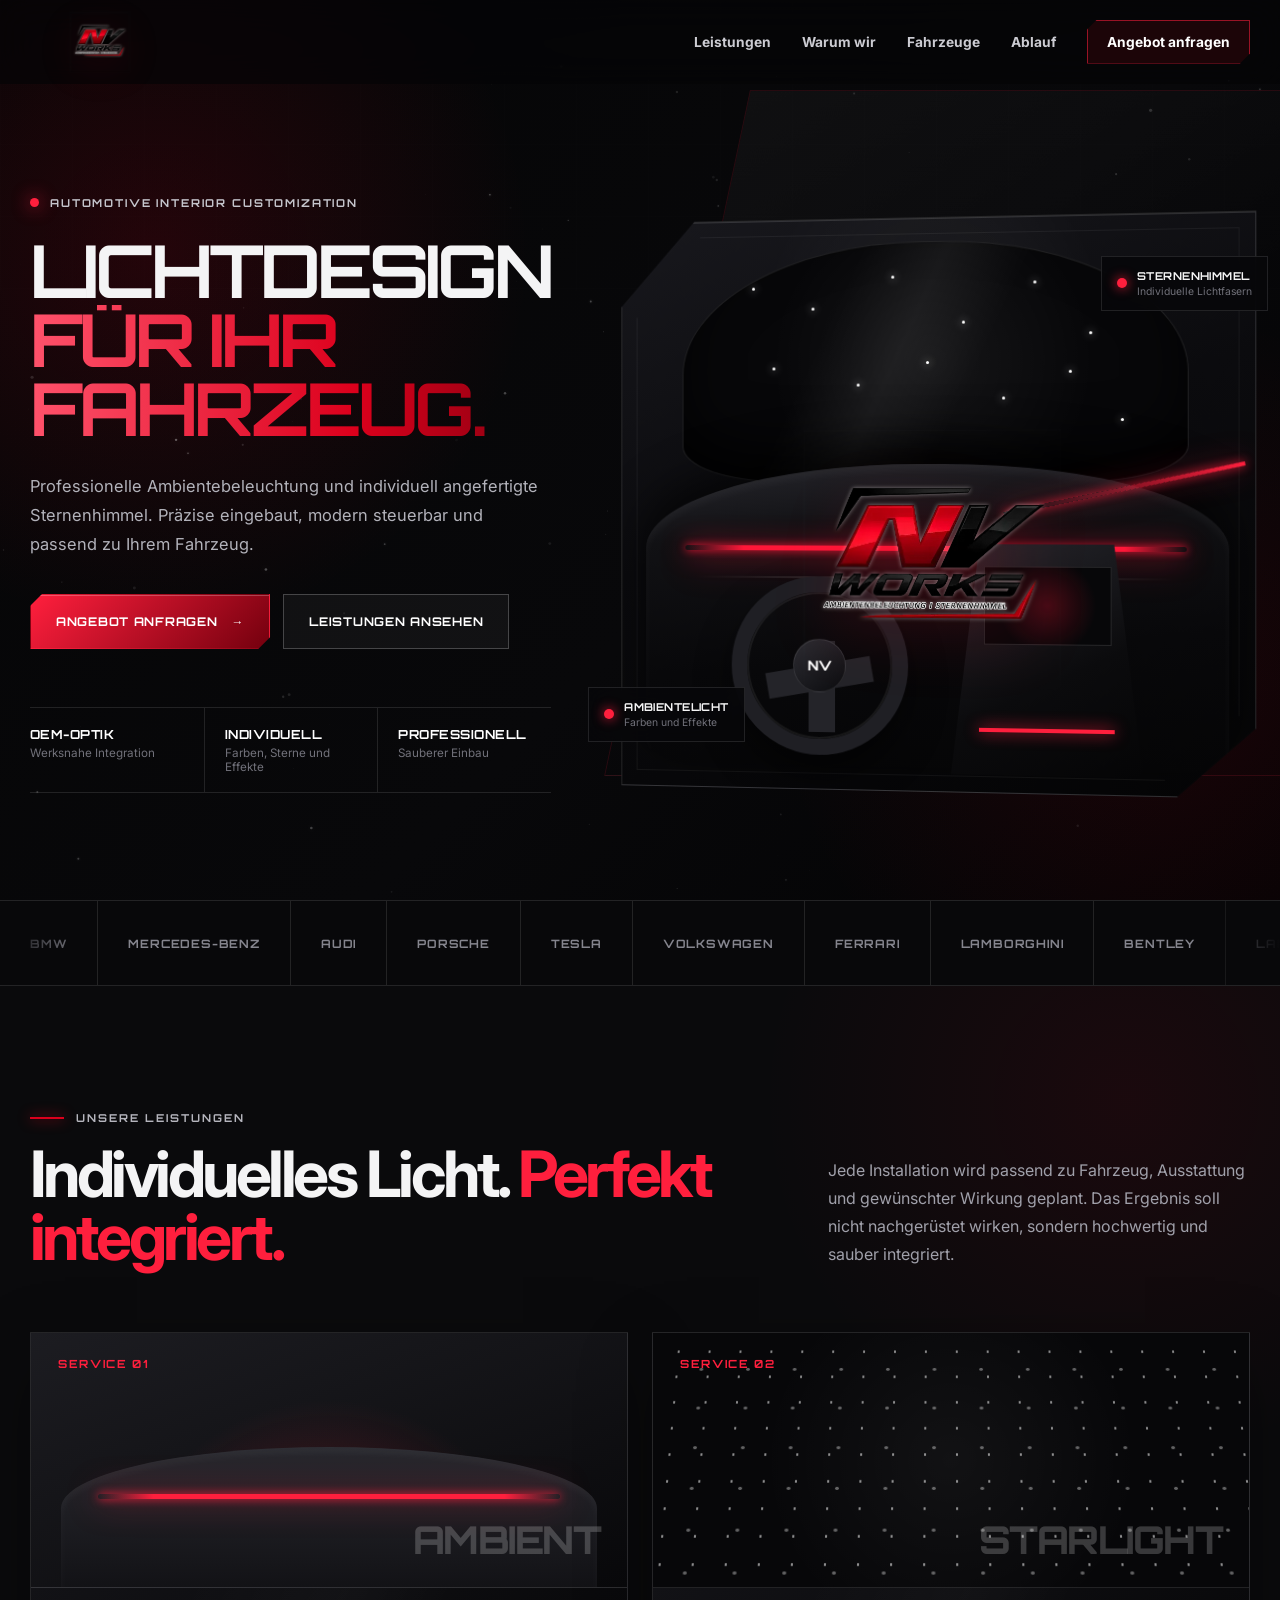
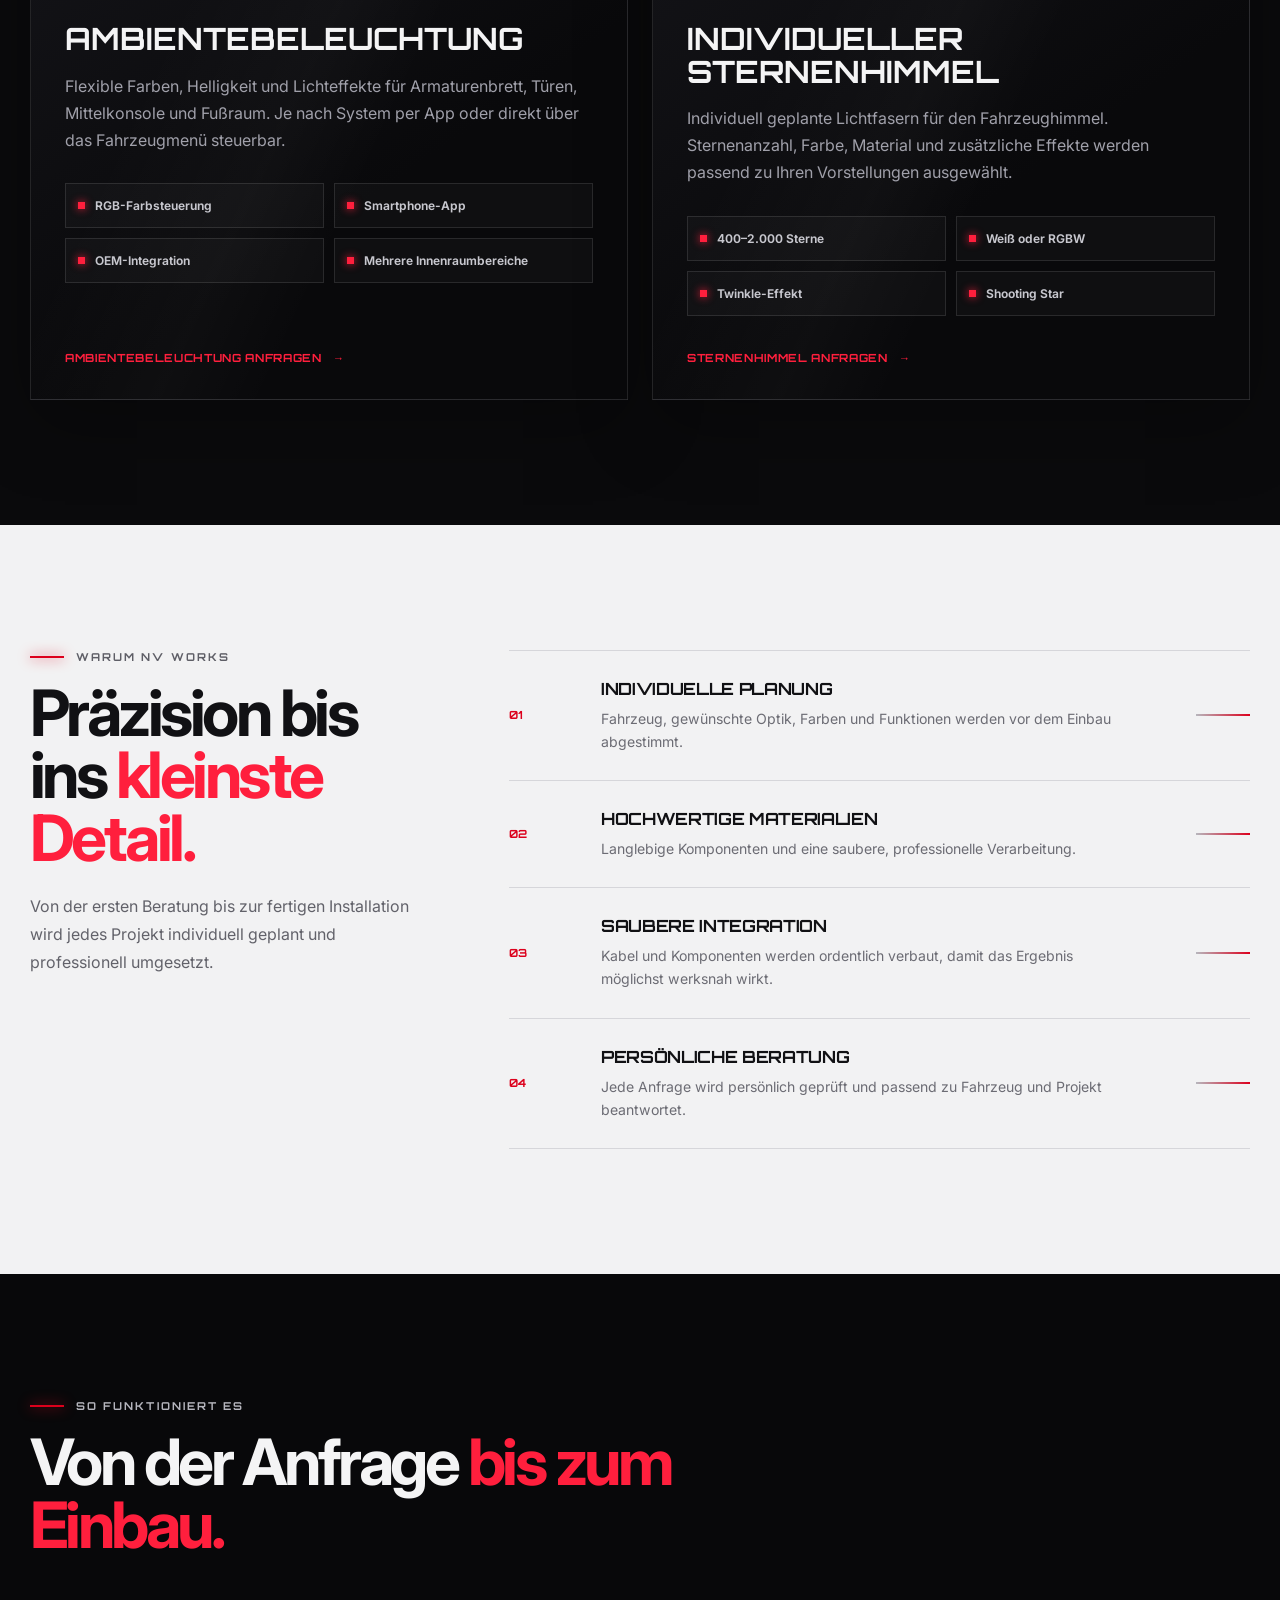
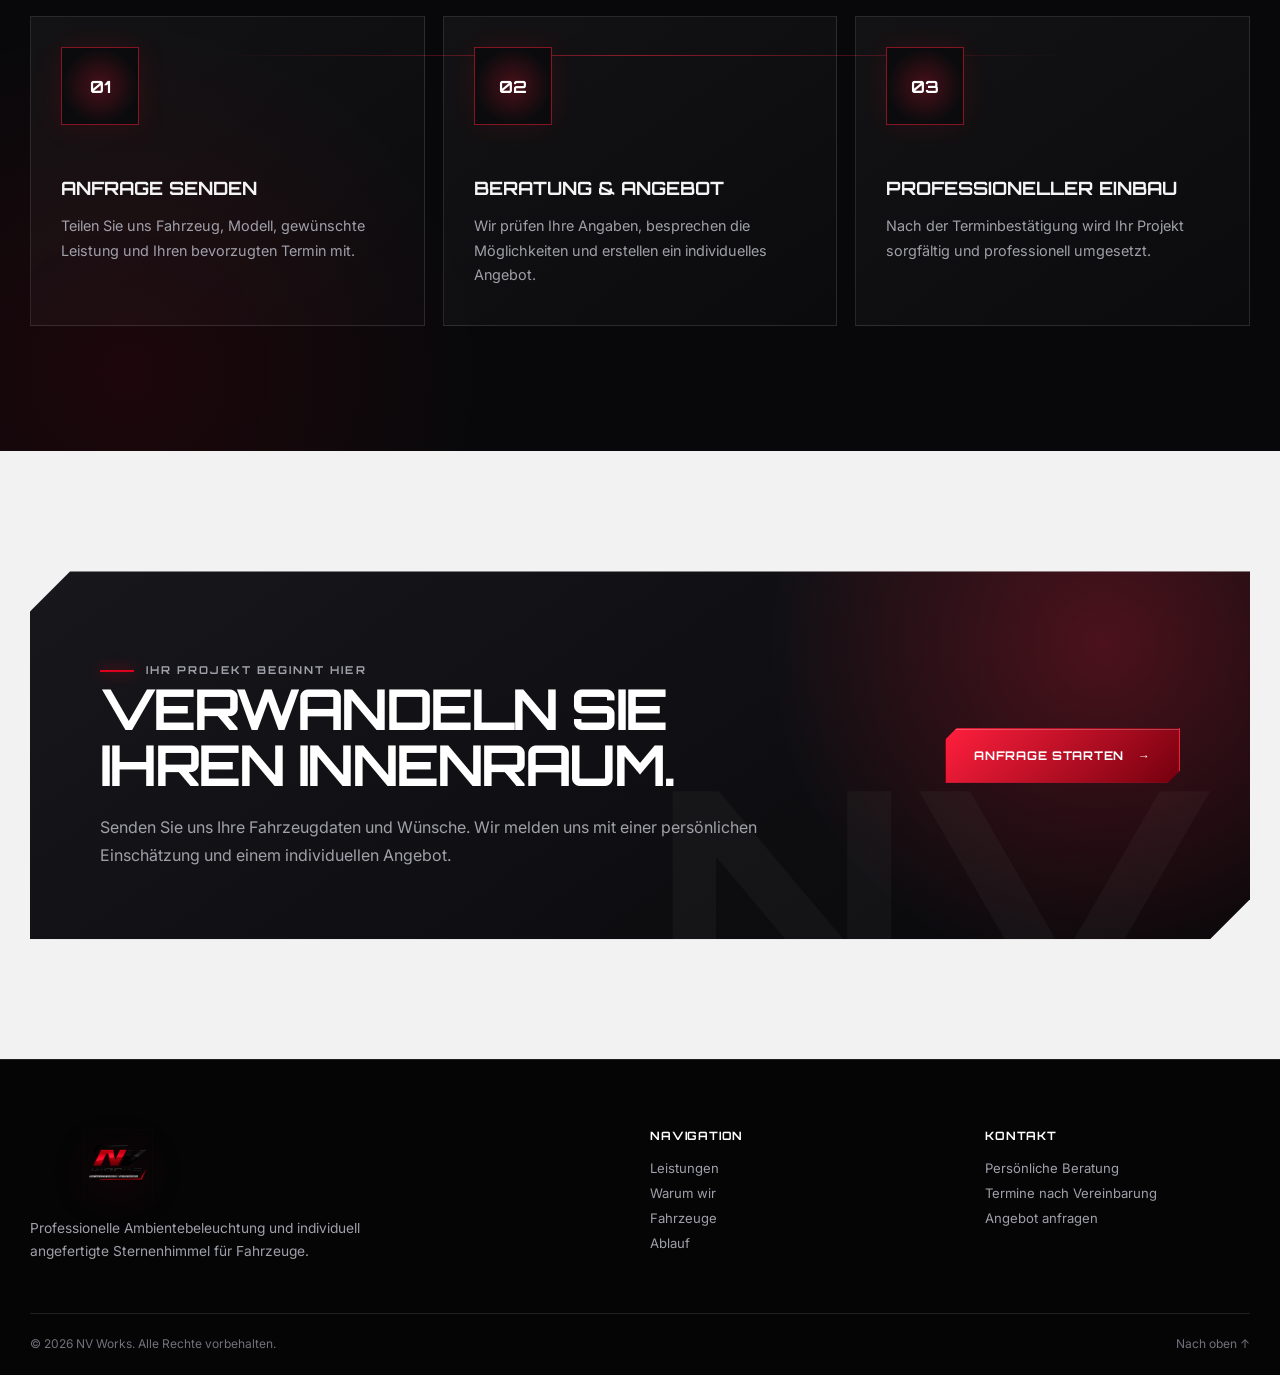
==== commit 6030b834: "Update print statement from 'Hello' to 'Goodbye'" ====
--- a/index.html
+++ b/index.html
@@ -2,44 +2,15 @@
 <html lang="de">
 <head>
   <meta charset="UTF-8">
-
-  <meta
-    name="viewport"
-    content="width=device-width, initial-scale=1.0"
-  >
-
-  <meta
-    name="description"
-    content="NV Works – professionelle Ambientebeleuchtung und individuelle Sternenhimmel für Fahrzeuge."
-  >
-
+  <meta name="viewport" content="width=device-width, initial-scale=1.0">
+  <meta name="description" content="NV Works – professionelle Ambientebeleuchtung und individuelle Sternenhimmel für Fahrzeuge.">
   <meta name="theme-color" content="#050506">
-
-  <title>
-    NV Works | Ambientebeleuchtung & Sternenhimmel
-  </title>
-
-  <link
-    rel="icon"
-    type="image/png"
-    href="nv-works-logo.png"
-  >
-
-  <link
-    rel="preconnect"
-    href="https://fonts.googleapis.com"
-  >
-
-  <link
-    rel="preconnect"
-    href="https://fonts.gstatic.com"
-    crossorigin
-  >
-
-  <link
-    href="https://fonts.googleapis.com/css2?family=Inter:wght@400;500;600;700;800&family=Orbitron:wght@500;600;700;800&display=swap"
-    rel="stylesheet"
-  >
+  <title>NV Works | Ambientebeleuchtung & Sternenhimmel</title>
+
+  <link rel="icon" type="image/png" href="nv-works-logo.png">
+  <link rel="preconnect" href="https://fonts.googleapis.com">
+  <link rel="preconnect" href="https://fonts.gstatic.com" crossorigin>
+  <link href="https://fonts.googleapis.com/css2?family=Inter:wght@400;500;600;700;800&family=Orbitron:wght@500;600;700;800&display=swap" rel="stylesheet">
 
   <style>
     :root {
@@ -63,9 +34,7 @@
       --shadow: 0 30px 90px rgba(0, 0, 0, 0.55);
     }
 
-    * {
-      box-sizing: border-box;
-    }
+    * { box-sizing: border-box; }
 
     html {
       scroll-behavior: smooth;
@@ -81,16 +50,12 @@
       font-family: "Inter", sans-serif;
     }
 
-    body.menu-open {
-      overflow: hidden;
-    }
+    body.menu-open { overflow: hidden; }
 
     button,
     input,
     select,
-    textarea {
-      font: inherit;
-    }
+    textarea { font: inherit; }
 
     a {
       color: inherit;
@@ -103,10 +68,7 @@
     }
 
     .container {
-      width: min(
-        calc(100% - 40px),
-        var(--container)
-      );
+      width: min(calc(100% - 40px), var(--container));
       margin-inline: auto;
     }
 
@@ -139,9 +101,7 @@
       letter-spacing: -0.055em;
     }
 
-    .section-title span {
-      color: var(--red-bright);
-    }
+    .section-title span { color: var(--red-bright); }
 
     .section-description {
       max-width: 610px;
@@ -154,9 +114,7 @@
     .reveal {
       opacity: 0;
       transform: translateY(28px);
-      transition:
-        opacity 0.75s ease,
-        transform 0.75s ease;
+      transition: opacity 0.75s ease, transform 0.75s ease;
     }
 
     .reveal.visible {
@@ -169,15 +127,13 @@
     .site-header {
       position: fixed;
       inset: 0 0 auto;
-      z-index: 100;
+      z-index: 1000;
       height: var(--header-height);
       border-bottom: 1px solid transparent;
       background: rgba(5, 5, 6, 0.68);
       backdrop-filter: blur(18px);
       -webkit-backdrop-filter: blur(18px);
-      transition:
-        background 0.3s ease,
-        border-color 0.3s ease;
+      transition: background 0.3s ease, border-color 0.3s ease;
     }
 
     .site-header.scrolled {
@@ -195,7 +151,7 @@
 
     .brand {
       position: relative;
-      z-index: 102;
+      z-index: 1003;
       display: flex;
       align-items: center;
       gap: 14px;
@@ -205,9 +161,7 @@
       width: 140px;
       max-height: 62px;
       object-fit: contain;
-      filter:
-        drop-shadow(0 0 1px rgba(255, 255, 255, 0.55))
-        drop-shadow(0 8px 20px rgba(220, 0, 28, 0.18));
+      filter: drop-shadow(0 0 1px rgba(255, 255, 255, 0.55)) drop-shadow(0 8px 20px rgba(220, 0, 28, 0.18));
     }
 
     .brand-fallback {
@@ -221,9 +175,7 @@
       letter-spacing: 0.08em;
     }
 
-    .brand-fallback strong {
-      color: var(--red-bright);
-    }
+    .brand-fallback strong { color: var(--red-bright); }
 
     .main-nav {
       display: flex;
@@ -250,13 +202,8 @@
       transition: right 0.25s ease;
     }
 
-    .main-nav > a:not(.nav-cta):hover {
-      color: var(--white);
-    }
-
-    .main-nav > a:not(.nav-cta):hover::after {
-      right: 0;
-    }
+    .main-nav > a:not(.nav-cta):hover { color: var(--white); }
+    .main-nav > a:not(.nav-cta):hover::after { right: 0; }
 
     .nav-cta {
       display: inline-flex;
@@ -264,25 +211,16 @@
       align-items: center;
       padding: 0 19px;
       border: 1px solid rgba(255, 31, 61, 0.55);
-      clip-path: polygon(
-        10px 0,
-        100% 0,
-        100% calc(100% - 10px),
-        calc(100% - 10px) 100%,
-        0 100%,
-        0 10px
-      );
+      clip-path: polygon(10px 0, 100% 0, 100% calc(100% - 10px), calc(100% - 10px) 100%, 0 100%, 0 10px);
       color: var(--white) !important;
       background: rgba(220, 0, 28, 0.1);
     }
 
-    .nav-cta:hover {
-      background: var(--red);
-    }
+    .nav-cta:hover { background: var(--red); }
 
     .menu-button {
       position: relative;
-      z-index: 102;
+      z-index: 1004;
       display: none;
       width: 48px;
       height: 46px;
@@ -297,32 +235,19 @@
       width: 21px;
       height: 2px;
       background: var(--white);
-      transition:
-        top 0.25s ease,
-        transform 0.25s ease,
-        opacity 0.25s ease;
-    }
-
-    .menu-button span:nth-child(1) {
-      top: 14px;
-    }
-
-    .menu-button span:nth-child(2) {
-      top: 21px;
-    }
-
-    .menu-button span:nth-child(3) {
-      top: 28px;
-    }
+      transition: top 0.25s ease, transform 0.25s ease, opacity 0.25s ease;
+    }
+
+    .menu-button span:nth-child(1) { top: 14px; }
+    .menu-button span:nth-child(2) { top: 21px; }
+    .menu-button span:nth-child(3) { top: 28px; }
 
     .menu-button[aria-expanded="true"] span:nth-child(1) {
       top: 21px;
       transform: rotate(45deg);
     }
 
-    .menu-button[aria-expanded="true"] span:nth-child(2) {
-      opacity: 0;
-    }
+    .menu-button[aria-expanded="true"] span:nth-child(2) { opacity: 0; }
 
     .menu-button[aria-expanded="true"] span:nth-child(3) {
       top: 21px;
@@ -345,41 +270,20 @@
       letter-spacing: 0.06em;
       text-transform: uppercase;
       cursor: pointer;
-      transition:
-        transform 0.25s ease,
-        box-shadow 0.25s ease,
-        background 0.25s ease;
-    }
-
-    .button:hover {
-      transform: translateY(-3px);
-    }
+      transition: transform 0.25s ease, box-shadow 0.25s ease, background 0.25s ease;
+    }
+
+    .button:hover { transform: translateY(-3px); }
 
     .button-primary {
-      clip-path: polygon(
-        12px 0,
-        100% 0,
-        100% calc(100% - 12px),
-        calc(100% - 12px) 100%,
-        0 100%,
-        0 12px
-      );
+      clip-path: polygon(12px 0, 100% 0, 100% calc(100% - 12px), calc(100% - 12px) 100%, 0 100%, 0 12px);
       color: var(--white);
-      background:
-        linear-gradient(
-          135deg,
-          var(--red-bright),
-          var(--red-dark)
-        );
-      box-shadow:
-        0 18px 38px rgba(220, 0, 28, 0.28),
-        inset 0 1px 0 rgba(255, 255, 255, 0.24);
+      background: linear-gradient(135deg, var(--red-bright), var(--red-dark));
+      box-shadow: 0 18px 38px rgba(220, 0, 28, 0.28), inset 0 1px 0 rgba(255, 255, 255, 0.24);
     }
 
     .button-primary:hover {
-      box-shadow:
-        0 23px 48px rgba(220, 0, 28, 0.4),
-        inset 0 1px 0 rgba(255, 255, 255, 0.24);
+      box-shadow: 0 23px 48px rgba(220, 0, 28, 0.4), inset 0 1px 0 rgba(255, 255, 255, 0.24);
     }
 
     .button-secondary {
@@ -388,9 +292,7 @@
       background: rgba(255, 255, 255, 0.04);
     }
 
-    .button-secondary:hover {
-      background: rgba(255, 255, 255, 0.08);
-    }
+    .button-secondary:hover { background: rgba(255, 255, 255, 0.08); }
 
     /* HERO */
 
@@ -399,29 +301,10 @@
       min-height: 100svh;
       display: flex;
       align-items: center;
-      padding:
-        calc(var(--header-height) + 75px)
-        0
-        75px;
+      padding: calc(var(--header-height) + 75px) 0 75px;
       overflow: hidden;
       isolation: isolate;
-      background:
-        radial-gradient(
-          circle at 12% 28%,
-          rgba(220, 0, 28, 0.14),
-          transparent 29%
-        ),
-        radial-gradient(
-          circle at 90% 76%,
-          rgba(220, 0, 28, 0.1),
-          transparent 28%
-        ),
-        linear-gradient(
-          135deg,
-          #050506 0%,
-          #08080a 58%,
-          #030304 100%
-        );
+      background: radial-gradient(circle at 12% 28%, rgba(220, 0, 28, 0.14), transparent 29%), radial-gradient(circle at 90% 76%, rgba(220, 0, 28, 0.1), transparent 28%), linear-gradient(135deg, #050506 0%, #08080a 58%, #030304 100%);
     }
 
     .hero::before {
@@ -430,23 +313,9 @@
       inset: 0;
       z-index: -4;
       opacity: 0.16;
-      background-image:
-        linear-gradient(
-          rgba(255, 255, 255, 0.04) 1px,
-          transparent 1px
-        ),
-        linear-gradient(
-          90deg,
-          rgba(255, 255, 255, 0.04) 1px,
-          transparent 1px
-        );
+      background-image: linear-gradient(rgba(255, 255, 255, 0.04) 1px, transparent 1px), linear-gradient(90deg, rgba(255, 255, 255, 0.04) 1px, transparent 1px);
       background-size: 72px 72px;
-      mask-image:
-        linear-gradient(
-          to bottom,
-          black,
-          transparent 92%
-        );
+      mask-image: linear-gradient(to bottom, black, transparent 92%);
     }
 
     .hero::after {
@@ -459,12 +328,7 @@
       height: 76%;
       border: 1px solid rgba(255, 31, 61, 0.13);
       transform: skewX(-12deg);
-      background:
-        linear-gradient(
-          145deg,
-          rgba(255, 255, 255, 0.035),
-          transparent 50%
-        );
+      background: linear-gradient(145deg, rgba(255, 255, 255, 0.035), transparent 50%);
     }
 
     .star-canvas {
@@ -478,9 +342,7 @@
 
     .hero-grid {
       display: grid;
-      grid-template-columns:
-        minmax(0, 0.9fr)
-        minmax(480px, 1.1fr);
+      grid-template-columns: minmax(0, 0.9fr) minmax(480px, 1.1fr);
       gap: 62px;
       align-items: center;
     }
@@ -508,8 +370,7 @@
       height: 9px;
       border-radius: 50%;
       background: var(--red-bright);
-      box-shadow:
-        0 0 18px var(--red-bright);
+      box-shadow: 0 0 18px var(--red-bright);
     }
 
     .hero h1 {
@@ -525,13 +386,7 @@
     .hero h1 span {
       display: block;
       color: transparent;
-      background:
-        linear-gradient(
-          90deg,
-          #ff526b,
-          var(--red) 62%,
-          #83000f
-        );
+      background: linear-gradient(90deg, #ff526b, var(--red) 62%, #83000f);
       -webkit-background-clip: text;
       background-clip: text;
     }
@@ -553,16 +408,13 @@
 
     .hero-stats {
       display: grid;
-      grid-template-columns:
-        repeat(3, minmax(0, 1fr));
+      grid-template-columns: repeat(3, minmax(0, 1fr));
       margin-top: 58px;
       border-top: 1px solid var(--line);
       border-bottom: 1px solid var(--line);
     }
 
-    .hero-stat {
-      padding: 18px 17px 18px 0;
-    }
+    .hero-stat { padding: 18px 17px 18px 0; }
 
     .hero-stat + .hero-stat {
       padding-left: 20px;
@@ -570,9 +422,7 @@
     }
 
     .hero-stat strong,
-    .hero-stat span {
-      display: block;
-    }
+    .hero-stat span { display: block; }
 
     .hero-stat strong {
       color: var(--white);
@@ -601,29 +451,9 @@
       inset: 25px 0 0;
       overflow: hidden;
       border: 1px solid rgba(255, 255, 255, 0.13);
-      clip-path: polygon(
-        12% 0,
-        100% 0,
-        100% 88%,
-        88% 100%,
-        0 100%,
-        0 15%
-      );
-      background:
-        radial-gradient(
-          circle at 50% 17%,
-          rgba(255, 255, 255, 0.05),
-          transparent 30%
-        ),
-        linear-gradient(
-          160deg,
-          #18181d 0%,
-          #0b0b0e 45%,
-          #050506 100%
-        );
-      box-shadow:
-        var(--shadow),
-        inset 0 1px 0 rgba(255, 255, 255, 0.13);
+      clip-path: polygon(12% 0, 100% 0, 100% 88%, 88% 100%, 0 100%, 0 15%);
+      background: radial-gradient(circle at 50% 17%, rgba(255, 255, 255, 0.05), transparent 30%), linear-gradient(160deg, #18181d 0%, #0b0b0e 45%, #050506 100%);
+      box-shadow: var(--shadow), inset 0 1px 0 rgba(255, 255, 255, 0.13);
       transform: rotateY(-5deg);
     }
 
@@ -632,14 +462,7 @@
       position: absolute;
       inset: 15px;
       border: 1px solid rgba(255, 255, 255, 0.055);
-      clip-path: polygon(
-        11% 0,
-        100% 0,
-        100% 88%,
-        88% 100%,
-        0 100%,
-        0 15%
-      );
+      clip-path: polygon(11% 0, 100% 0, 100% 88%, 88% 100%, 0 100%, 0 15%);
     }
 
     .windshield {
@@ -651,28 +474,15 @@
       overflow: hidden;
       border: 1px solid rgba(255, 255, 255, 0.1);
       border-radius: 48% 48% 20% 20% / 55% 55% 15% 15%;
-      background:
-        radial-gradient(
-          circle at center,
-          rgba(255, 255, 255, 0.06),
-          transparent 58%
-        ),
-        #070709;
-      box-shadow:
-        inset 0 -30px 55px rgba(0, 0, 0, 0.75);
+      background: radial-gradient(circle at center, rgba(255, 255, 255, 0.06), transparent 58%), #070709;
+      box-shadow: inset 0 -30px 55px rgba(0, 0, 0, 0.75);
     }
 
     .windshield::after {
       content: "";
       position: absolute;
       inset: 0;
-      background:
-        linear-gradient(
-          115deg,
-          transparent 30%,
-          rgba(255, 255, 255, 0.055) 44%,
-          transparent 58%
-        );
+      background: linear-gradient(115deg, transparent 30%, rgba(255, 255, 255, 0.055) 44%, transparent 58%);
     }
 
     .windshield-stars {
@@ -686,94 +496,26 @@
       height: 3px;
       border-radius: 50%;
       background: #ffffff;
-      box-shadow:
-        0 0 8px #ffffff;
-      animation:
-        twinkle 2.4s ease-in-out infinite;
-    }
-
-    .windshield-stars span:nth-child(1) {
-      top: 18%;
-      left: 14%;
-    }
-
-    .windshield-stars span:nth-child(2) {
-      top: 27%;
-      left: 26%;
-      animation-delay: -0.6s;
-    }
-
-    .windshield-stars span:nth-child(3) {
-      top: 14%;
-      left: 42%;
-      animation-delay: -1.1s;
-    }
-
-    .windshield-stars span:nth-child(4) {
-      top: 33%;
-      left: 56%;
-      animation-delay: -0.2s;
-    }
-
-    .windshield-stars span:nth-child(5) {
-      top: 17%;
-      left: 70%;
-      animation-delay: -1.7s;
-    }
-
-    .windshield-stars span:nth-child(6) {
-      top: 38%;
-      left: 81%;
-      animation-delay: -0.9s;
-    }
-
-    .windshield-stars span:nth-child(7) {
-      top: 52%;
-      left: 18%;
-      animation-delay: -1.4s;
-    }
-
-    .windshield-stars span:nth-child(8) {
-      top: 59%;
-      left: 35%;
-      animation-delay: -0.3s;
-    }
-
-    .windshield-stars span:nth-child(9) {
-      top: 50%;
-      left: 49%;
-      animation-delay: -1.9s;
-    }
-
-    .windshield-stars span:nth-child(10) {
-      top: 65%;
-      left: 64%;
-      animation-delay: -0.7s;
-    }
-
-    .windshield-stars span:nth-child(11) {
-      top: 54%;
-      left: 77%;
-      animation-delay: -1.2s;
-    }
-
-    .windshield-stars span:nth-child(12) {
-      top: 74%;
-      left: 87%;
-      animation-delay: -0.4s;
-    }
+      box-shadow: 0 0 8px #ffffff;
+      animation: twinkle 2.4s ease-in-out infinite;
+    }
+
+    .windshield-stars span:nth-child(1) { top: 18%; left: 14%; }
+    .windshield-stars span:nth-child(2) { top: 27%; left: 26%; animation-delay: -0.6s; }
+    .windshield-stars span:nth-child(3) { top: 14%; left: 42%; animation-delay: -1.1s; }
+    .windshield-stars span:nth-child(4) { top: 33%; left: 56%; animation-delay: -0.2s; }
+    .windshield-stars span:nth-child(5) { top: 17%; left: 70%; animation-delay: -1.7s; }
+    .windshield-stars span:nth-child(6) { top: 38%; left: 81%; animation-delay: -0.9s; }
+    .windshield-stars span:nth-child(7) { top: 52%; left: 18%; animation-delay: -1.4s; }
+    .windshield-stars span:nth-child(8) { top: 59%; left: 35%; animation-delay: -0.3s; }
+    .windshield-stars span:nth-child(9) { top: 50%; left: 49%; animation-delay: -1.9s; }
+    .windshield-stars span:nth-child(10) { top: 65%; left: 64%; animation-delay: -0.7s; }
+    .windshield-stars span:nth-child(11) { top: 54%; left: 77%; animation-delay: -1.2s; }
+    .windshield-stars span:nth-child(12) { top: 74%; left: 87%; animation-delay: -0.4s; }
 
     @keyframes twinkle {
-      0%,
-      100% {
-        opacity: 0.2;
-        transform: scale(0.7);
-      }
-
-      50% {
-        opacity: 1;
-        transform: scale(1.5);
-      }
+      0%, 100% { opacity: 0.2; transform: scale(0.7); }
+      50% { opacity: 1; transform: scale(1.5); }
     }
 
     .dashboard {
@@ -783,17 +525,8 @@
       bottom: 4%;
       height: 53%;
       border-radius: 48% 48% 8% 8% / 28% 28% 8% 8%;
-      background:
-        linear-gradient(
-          175deg,
-          #26262c 0%,
-          #111114 23%,
-          #08080a 61%,
-          #050506 100%
-        );
-      box-shadow:
-        inset 0 6px 10px rgba(255, 255, 255, 0.04),
-        0 -15px 45px rgba(0, 0, 0, 0.65);
+      background: linear-gradient(175deg, #26262c 0%, #111114 23%, #08080a 61%, #050506 100%);
+      box-shadow: inset 0 6px 10px rgba(255, 255, 255, 0.04), 0 -15px 45px rgba(0, 0, 0, 0.65);
     }
 
     .dashboard::before {
@@ -804,18 +537,8 @@
       right: 7%;
       height: 5px;
       border-radius: 20px;
-      background:
-        linear-gradient(
-          90deg,
-          transparent,
-          #ff1738 12%,
-          #ff1738 88%,
-          transparent
-        );
-      box-shadow:
-        0 0 9px #ff1738,
-        0 0 26px rgba(255, 23, 56, 0.75),
-        0 12px 35px rgba(255, 23, 56, 0.45);
+      background: linear-gradient(90deg, transparent, #ff1738 12%, #ff1738 88%, transparent);
+      box-shadow: 0 0 9px #ff1738, 0 0 26px rgba(255, 23, 56, 0.75), 0 12px 35px rgba(255, 23, 56, 0.45);
     }
 
     .dashboard::after {
@@ -825,13 +548,7 @@
       left: 9%;
       right: 9%;
       height: 2px;
-      background:
-        linear-gradient(
-          90deg,
-          transparent,
-          rgba(255, 255, 255, 0.22),
-          transparent
-        );
+      background: linear-gradient(90deg, transparent, rgba(255, 255, 255, 0.22), transparent);
     }
 
     .steering-wheel {
@@ -842,9 +559,7 @@
       height: 180px;
       border: 16px solid #1f1f24;
       border-radius: 50%;
-      box-shadow:
-        inset 0 0 0 2px rgba(255, 255, 255, 0.07),
-        0 20px 35px rgba(0, 0, 0, 0.5);
+      box-shadow: inset 0 0 0 2px rgba(255, 255, 255, 0.07), 0 20px 35px rgba(0, 0, 0, 0.5);
     }
 
     .steering-wheel::before,
@@ -878,12 +593,7 @@
       border: 1px solid rgba(255, 255, 255, 0.1);
       border-radius: 50%;
       color: var(--white);
-      background:
-        linear-gradient(
-          145deg,
-          #2d2d33,
-          #0c0c0f
-        );
+      background: linear-gradient(145deg, #2d2d33, #0c0c0f);
       font-family: "Orbitron", sans-serif;
       font-size: 0.85rem;
       font-weight: 800;
@@ -895,21 +605,9 @@
       bottom: 3%;
       width: 190px;
       height: 230px;
-      clip-path: polygon(
-        15% 0,
-        85% 0,
-        100% 100%,
-        0 100%
-      );
-      background:
-        linear-gradient(
-          155deg,
-          #27272d,
-          #0b0b0d 58%,
-          #050506
-        );
-      box-shadow:
-        0 18px 40px rgba(0, 0, 0, 0.45);
+      clip-path: polygon(15% 0, 85% 0, 100% 100%, 0 100%);
+      background: linear-gradient(155deg, #27272d, #0b0b0d 58%, #050506);
+      box-shadow: 0 18px 40px rgba(0, 0, 0, 0.45);
     }
 
     .center-console::before {
@@ -920,13 +618,7 @@
       width: 124px;
       height: 76px;
       border: 1px solid rgba(255, 255, 255, 0.12);
-      background:
-        radial-gradient(
-          circle,
-          rgba(255, 23, 56, 0.25),
-          transparent 66%
-        ),
-        #070709;
+      background: radial-gradient(circle, rgba(255, 23, 56, 0.25), transparent 66%), #070709;
     }
 
     .center-console::after {
@@ -937,8 +629,7 @@
       bottom: 43px;
       height: 4px;
       background: var(--red-bright);
-      box-shadow:
-        0 0 15px var(--red-bright);
+      box-shadow: 0 0 15px var(--red-bright);
     }
 
     .door-light {
@@ -948,15 +639,8 @@
       width: 38%;
       height: 4px;
       transform: rotate(-12deg);
-      background:
-        linear-gradient(
-          90deg,
-          transparent,
-          var(--red-bright)
-        );
-      box-shadow:
-        0 0 10px var(--red-bright),
-        0 0 28px rgba(255, 31, 61, 0.65);
+      background: linear-gradient(90deg, transparent, var(--red-bright));
+      box-shadow: 0 0 10px var(--red-bright), 0 0 28px rgba(255, 31, 61, 0.65);
     }
 
     .hero-logo-badge {
@@ -966,9 +650,7 @@
       z-index: 4;
       width: min(270px, 44%);
       transform: translate(-50%, -30%);
-      filter:
-        drop-shadow(0 0 2px rgba(255, 255, 255, 0.45))
-        drop-shadow(0 20px 30px rgba(220, 0, 28, 0.22));
+      filter: drop-shadow(0 0 2px rgba(255, 255, 255, 0.45)) drop-shadow(0 20px 30px rgba(220, 0, 28, 0.22));
     }
 
     .visual-label {
@@ -984,9 +666,7 @@
     }
 
     .visual-label strong,
-    .visual-label small {
-      display: block;
-    }
+    .visual-label small { display: block; }
 
     .visual-label strong {
       font-family: "Orbitron", sans-serif;
@@ -1006,19 +686,11 @@
       height: 10px;
       border-radius: 50%;
       background: var(--red-bright);
-      box-shadow:
-        0 0 12px var(--red-bright);
-    }
-
-    .visual-label-one {
-      top: 64px;
-      right: -18px;
-    }
-
-    .visual-label-two {
-      left: -25px;
-      bottom: 50px;
-    }
+      box-shadow: 0 0 12px var(--red-bright);
+    }
+
+    .visual-label-one { top: 64px; right: -18px; }
+    .visual-label-two { left: -25px; bottom: 50px; }
 
     /* BRAND STRIP */
 
@@ -1043,29 +715,18 @@
 
     .brand-strip::before {
       left: 0;
-      background:
-        linear-gradient(
-          90deg,
-          #08080a,
-          transparent
-        );
+      background: linear-gradient(90deg, #08080a, transparent);
     }
 
     .brand-strip::after {
       right: 0;
-      background:
-        linear-gradient(
-          -90deg,
-          #08080a,
-          transparent
-        );
+      background: linear-gradient(-90deg, #08080a, transparent);
     }
 
     .brand-track {
       display: flex;
       width: max-content;
-      animation:
-        brandScroll 35s linear infinite;
+      animation: brandScroll 35s linear infinite;
     }
 
     .brand-track span {
@@ -1084,9 +745,7 @@
     }
 
     @keyframes brandScroll {
-      to {
-        transform: translateX(-50%);
-      }
+      to { transform: translateX(-50%); }
     }
 
     /* SERVICES */
@@ -1095,20 +754,12 @@
       position: relative;
       padding: 125px 0;
       overflow: hidden;
-      background:
-        radial-gradient(
-          circle at 88% 10%,
-          rgba(220, 0, 28, 0.08),
-          transparent 24%
-        ),
-        #0a0a0c;
+      background: radial-gradient(circle at 88% 10%, rgba(220, 0, 28, 0.08), transparent 24%), #0a0a0c;
     }
 
     .services-heading {
       display: grid;
-      grid-template-columns:
-        minmax(0, 1fr)
-        minmax(320px, 0.58fr);
+      grid-template-columns: minmax(0, 1fr) minmax(320px, 0.58fr);
       gap: 70px;
       align-items: end;
       margin-bottom: 64px;
@@ -1122,8 +773,7 @@
 
     .service-layout {
       display: grid;
-      grid-template-columns:
-        repeat(2, minmax(0, 1fr));
+      grid-template-columns: repeat(2, minmax(0, 1fr));
       gap: 24px;
     }
 
@@ -1134,27 +784,15 @@
       flex-direction: column;
       overflow: hidden;
       border: 1px solid var(--line);
-      background:
-        linear-gradient(
-          145deg,
-          #17171c,
-          #09090b 65%
-        );
-      box-shadow:
-        0 25px 70px rgba(0, 0, 0, 0.28);
+      background: linear-gradient(145deg, #17171c, #09090b 65%);
+      box-shadow: 0 25px 70px rgba(0, 0, 0, 0.28);
     }
 
     .service-panel::before {
       content: "";
       position: absolute;
       inset: 0;
-      background:
-        linear-gradient(
-          115deg,
-          transparent 30%,
-          rgba(255, 255, 255, 0.025) 48%,
-          transparent 60%
-        );
+      background: linear-gradient(115deg, transparent 30%, rgba(255, 255, 255, 0.025) 48%, transparent 60%);
       pointer-events: none;
     }
 
@@ -1166,17 +804,7 @@
     }
 
     .ambient-visual {
-      background:
-        radial-gradient(
-          circle at 50% 110%,
-          rgba(255, 31, 61, 0.35),
-          transparent 52%
-        ),
-        linear-gradient(
-          160deg,
-          #1c1c21,
-          #09090b
-        );
+      background: radial-gradient(circle at 50% 110%, rgba(255, 31, 61, 0.35), transparent 52%), linear-gradient(160deg, #1c1c21, #09090b);
     }
 
     .ambient-dashboard {
@@ -1186,14 +814,8 @@
       bottom: -35px;
       height: 175px;
       border-radius: 50% 50% 0 0 / 35% 35% 0 0;
-      background:
-        linear-gradient(
-          180deg,
-          #28282e,
-          #0d0d10
-        );
-      box-shadow:
-        inset 0 5px 8px rgba(255, 255, 255, 0.04);
+      background: linear-gradient(180deg, #28282e, #0d0d10);
+      box-shadow: inset 0 5px 8px rgba(255, 255, 255, 0.04);
     }
 
     .ambient-dashboard::after {
@@ -1204,38 +826,18 @@
       right: 7%;
       height: 5px;
       border-radius: 20px;
-      background:
-        linear-gradient(
-          90deg,
-          transparent,
-          #ff1f3d 12%,
-          #ff1f3d 88%,
-          transparent
-        );
-      box-shadow:
-        0 0 10px #ff1f3d,
-        0 0 32px rgba(255, 31, 61, 0.7);
+      background: linear-gradient(90deg, transparent, #ff1f3d 12%, #ff1f3d 88%, transparent);
+      box-shadow: 0 0 10px #ff1f3d, 0 0 32px rgba(255, 31, 61, 0.7);
     }
 
     .starlight-visual {
-      background:
-        radial-gradient(
-          circle at center,
-          rgba(255, 255, 255, 0.045),
-          transparent 58%
-        ),
-        #070709;
+      background: radial-gradient(circle at center, rgba(255, 255, 255, 0.045), transparent 58%), #070709;
     }
 
     .service-stars {
       position: absolute;
       inset: 0;
-      background-image:
-        radial-gradient(
-          circle,
-          white 0 1px,
-          transparent 1.5px
-        );
+      background-image: radial-gradient(circle, white 0 1px, transparent 1.5px);
       background-size: 32px 27px;
       opacity: 0.55;
       transform: perspective(500px) rotateX(9deg);
@@ -1245,12 +847,7 @@
       content: "";
       position: absolute;
       inset: 0;
-      background-image:
-        radial-gradient(
-          circle,
-          white 0 1.5px,
-          transparent 2px
-        );
+      background-image: radial-gradient(circle, white 0 1.5px, transparent 2px);
       background-position: 17px 12px;
       background-size: 48px 41px;
       opacity: 0.65;
@@ -1306,8 +903,7 @@
 
     .spec-list {
       display: grid;
-      grid-template-columns:
-        repeat(2, minmax(0, 1fr));
+      grid-template-columns: repeat(2, minmax(0, 1fr));
       gap: 10px;
       margin: 29px 0 35px;
     }
@@ -1332,8 +928,7 @@
       width: 7px;
       height: 7px;
       background: var(--red-bright);
-      box-shadow:
-        0 0 9px var(--red-bright);
+      box-shadow: 0 0 9px var(--red-bright);
     }
 
     .service-link {
@@ -1349,13 +944,8 @@
       text-transform: uppercase;
     }
 
-    .service-link span {
-      transition: transform 0.2s ease;
-    }
-
-    .service-link:hover span {
-      transform: translateX(5px);
-    }
+    .service-link span { transition: transform 0.2s ease; }
+    .service-link:hover span { transform: translateX(5px); }
 
     /* WHY US */
 
@@ -1367,29 +957,18 @@
 
     .why-grid {
       display: grid;
-      grid-template-columns:
-        minmax(300px, 0.7fr)
-        minmax(0, 1.3fr);
+      grid-template-columns: minmax(300px, 0.7fr) minmax(0, 1.3fr);
       gap: 80px;
       align-items: start;
     }
 
-    .why-section .section-label {
-      color: #5e5e66;
-    }
-
-    .why-section .section-description {
-      color: #62626a;
-    }
-
-    .feature-stack {
-      border-top: 1px solid #d6d6da;
-    }
+    .why-section .section-label { color: #5e5e66; }
+    .why-section .section-description { color: #62626a; }
+    .feature-stack { border-top: 1px solid #d6d6da; }
 
     .feature-item {
       display: grid;
-      grid-template-columns:
-        70px minmax(0, 1fr) 90px;
+      grid-template-columns: 70px minmax(0, 1fr) 90px;
       gap: 22px;
       align-items: center;
       padding: 27px 0;
@@ -1422,12 +1001,7 @@
       justify-self: end;
       width: 54px;
       height: 2px;
-      background:
-        linear-gradient(
-          90deg,
-          #b7b7bd,
-          var(--red)
-        );
+      background: linear-gradient(90deg, #b7b7bd, var(--red));
     }
 
     /* PROCESS */
@@ -1436,24 +1010,15 @@
       position: relative;
       padding: 125px 0;
       overflow: hidden;
-      background:
-        radial-gradient(
-          circle at 10% 90%,
-          rgba(220, 0, 28, 0.1),
-          transparent 26%
-        ),
-        #08080a;
-    }
-
-    .process-heading {
-      margin-bottom: 60px;
-    }
+      background: radial-gradient(circle at 10% 90%, rgba(220, 0, 28, 0.1), transparent 26%), #08080a;
+    }
+
+    .process-heading { margin-bottom: 60px; }
 
     .process-grid {
       position: relative;
       display: grid;
-      grid-template-columns:
-        repeat(3, minmax(0, 1fr));
+      grid-template-columns: repeat(3, minmax(0, 1fr));
       gap: 18px;
     }
 
@@ -1464,13 +1029,7 @@
       left: 15%;
       right: 15%;
       height: 1px;
-      background:
-        linear-gradient(
-          90deg,
-          transparent,
-          rgba(255, 31, 61, 0.5),
-          transparent
-        );
+      background: linear-gradient(90deg, transparent, rgba(255, 31, 61, 0.5), transparent);
     }
 
     .process-card {
@@ -1479,12 +1038,7 @@
       min-height: 310px;
       padding: 30px;
       border: 1px solid var(--line);
-      background:
-        linear-gradient(
-          145deg,
-          rgba(255, 255, 255, 0.045),
-          rgba(255, 255, 255, 0.012)
-        );
+      background: linear-gradient(145deg, rgba(255, 255, 255, 0.045), rgba(255, 255, 255, 0.012));
     }
 
     .process-icon {
@@ -1495,18 +1049,11 @@
       margin-bottom: 51px;
       border: 1px solid rgba(255, 31, 61, 0.5);
       color: var(--white);
-      background:
-        radial-gradient(
-          circle,
-          rgba(255, 31, 61, 0.25),
-          transparent 70%
-        ),
-        #0b0b0d;
+      background: radial-gradient(circle, rgba(255, 31, 61, 0.25), transparent 70%), #0b0b0d;
       font-family: "Orbitron", sans-serif;
       font-size: 1.05rem;
       font-weight: 700;
-      box-shadow:
-        0 0 30px rgba(220, 0, 28, 0.12);
+      box-shadow: 0 0 30px rgba(220, 0, 28, 0.12);
     }
 
     .process-card h3 {
@@ -1533,35 +1080,15 @@
     .cta-panel {
       position: relative;
       display: grid;
-      grid-template-columns:
-        minmax(0, 1fr)
-        auto;
+      grid-template-columns: minmax(0, 1fr) auto;
       gap: 55px;
       align-items: center;
       overflow: hidden;
       padding: 70px;
-      clip-path: polygon(
-        40px 0,
-        100% 0,
-        100% calc(100% - 40px),
-        calc(100% - 40px) 100%,
-        0 100%,
-        0 40px
-      );
+      clip-path: polygon(40px 0, 100% 0, 100% calc(100% - 40px), calc(100% - 40px) 100%, 0 100%, 0 40px);
       color: var(--white);
-      background:
-        radial-gradient(
-          circle at 88% 20%,
-          rgba(255, 31, 61, 0.26),
-          transparent 30%
-        ),
-        linear-gradient(
-          145deg,
-          #17171c,
-          #08080a
-        );
-      box-shadow:
-        0 35px 80px rgba(0, 0, 0, 0.21);
+      background: radial-gradient(circle at 88% 20%, rgba(255, 31, 61, 0.26), transparent 30%), linear-gradient(145deg, #17171c, #08080a);
+      box-shadow: 0 35px 80px rgba(0, 0, 0, 0.21);
     }
 
     .cta-panel::before {
@@ -1614,8 +1141,7 @@
 
     .footer-grid {
       display: grid;
-      grid-template-columns:
-        1.35fr 0.65fr 0.65fr;
+      grid-template-columns: 1.35fr 0.65fr 0.65fr;
       gap: 70px;
       padding-bottom: 50px;
     }
@@ -1624,8 +1150,7 @@
       width: 175px;
       max-height: 72px;
       object-fit: contain;
-      filter:
-        drop-shadow(0 10px 22px rgba(220, 0, 28, 0.18));
+      filter: drop-shadow(0 10px 22px rgba(220, 0, 28, 0.18));
     }
 
     .footer-brand p {
@@ -1657,9 +1182,7 @@
       font-size: 0.82rem;
     }
 
-    .footer-links a:hover {
-      color: var(--white);
-    }
+    .footer-links a:hover { color: var(--white); }
 
     .footer-bottom {
       display: flex;
@@ -1671,20 +1194,13 @@
       font-size: 0.75rem;
     }
 
-    .footer-bottom a:hover {
-      color: var(--white);
-    }
+    .footer-bottom a:hover { color: var(--white); }
 
     /* TABLET */
 
     @media (max-width: 1050px) {
-      .hero-grid {
-        grid-template-columns: 1fr;
-      }
-
-      .hero-copy {
-        max-width: 850px;
-      }
+      .hero-grid { grid-template-columns: 1fr; }
+      .hero-copy { max-width: 850px; }
 
       .cockpit {
         width: min(100%, 720px);
@@ -1702,96 +1218,196 @@
         gap: 55px;
       }
 
-      .cta-panel {
-        grid-template-columns: 1fr;
-      }
-    }
-
-    /* MOBILE NAV */
+      .cta-panel { grid-template-columns: 1fr; }
+    }
+
+    /* FIXED MOBILE HEADER + NAVIGATION */
 
     @media (max-width: 820px) {
-      :root {
-        --header-height: 74px;
-      }
+      :root { --header-height: 104px; }
 
       .container {
-        width: min(
-          calc(100% - 28px),
-          var(--container)
-        );
+        width: min(calc(100% - 28px), var(--container));
+      }
+
+      .site-header {
+        z-index: 2000;
+        height: var(--header-height);
+        border-bottom: 1px solid rgba(255, 255, 255, 0.08);
+        background: #050506;
+        backdrop-filter: none;
+        -webkit-backdrop-filter: none;
+      }
+
+      .site-header.scrolled { background: #050506; }
+
+      .nav-inner {
+        height: 100%;
+        padding-inline: 0;
+      }
+
+      .brand {
+        z-index: 2003;
+        width: 195px;
+        height: 100px;
+        overflow: visible;
+        flex: 0 0 auto;
+      }
+
+      .brand-image {
+        width: 184px;
+        max-width: none;
+        max-height: 92px;
+        object-fit: contain;
+        object-position: left center;
+        filter: drop-shadow(0 0 1px rgba(255, 255, 255, 0.45)) drop-shadow(0 10px 24px rgba(220, 0, 28, 0.22));
       }
 
       .menu-button {
+        position: relative;
+        z-index: 2004;
         display: block;
+        width: 60px;
+        height: 60px;
+        flex: 0 0 auto;
+        border: 1px solid rgba(255, 255, 255, 0.28);
+        border-radius: 16px;
+        background: #111114;
+        box-shadow: 0 12px 30px rgba(0, 0, 0, 0.42);
+      }
+
+      .menu-button span {
+        left: 17px;
+        width: 24px;
+        height: 3px;
+        border-radius: 999px;
+        background: #fff;
+      }
+
+      .menu-button span:nth-child(1) { top: 18px; }
+      .menu-button span:nth-child(2) { top: 28px; }
+      .menu-button span:nth-child(3) { top: 38px; }
+
+      .menu-button[aria-expanded="true"] span:nth-child(1) {
+        top: 28px;
+        transform: rotate(45deg);
+      }
+
+      .menu-button[aria-expanded="true"] span:nth-child(2) { opacity: 0; }
+
+      .menu-button[aria-expanded="true"] span:nth-child(3) {
+        top: 28px;
+        transform: rotate(-45deg);
       }
 
       .main-nav {
         position: fixed;
         inset: 0;
-        z-index: 101;
+        z-index: 2001;
+        width: 100%;
+        height: 100dvh;
+        display: flex;
         flex-direction: column;
-        align-items: flex-start;
-        justify-content: center;
-        gap: 26px;
-        padding: 110px 30px 40px;
+        align-items: stretch;
+        justify-content: flex-start;
+        gap: 0;
+        padding: 132px 24px 42px;
+        overflow-y: auto;
+        overscroll-behavior: contain;
         opacity: 0;
         visibility: hidden;
-        background:
-          radial-gradient(
-            circle at 80% 14%,
-            rgba(220, 0, 28, 0.2),
-            transparent 28%
-          ),
-          rgba(5, 5, 6, 0.985);
-        transform: translateY(-15px);
-        transition:
-          opacity 0.25s ease,
-          visibility 0.25s ease,
-          transform 0.25s ease;
+        background: radial-gradient(circle at 92% 8%, rgba(220, 0, 28, 0.28), transparent 30%), linear-gradient(180deg, #07070a 0%, #050506 100%);
+        transform: translateX(100%);
+        transition: opacity 0.28s ease, visibility 0.28s ease, transform 0.28s ease;
       }
 
       .main-nav.open {
         opacity: 1;
         visibility: visible;
-        transform: translateY(0);
+        transform: translateX(0);
       }
 
       .main-nav > a {
+        position: relative;
+        width: 100%;
+        min-height: 74px;
+        display: flex;
+        align-items: center;
+        justify-content: space-between;
+        margin: 0;
+        padding: 0 4px;
+        border-bottom: 1px solid rgba(255, 255, 255, 0.14);
+        color: #fff;
+        background: transparent;
         font-family: "Orbitron", sans-serif;
-        font-size: 1.18rem;
+        font-size: 1.12rem;
+        font-weight: 700;
+        line-height: 1.2;
+        letter-spacing: 0.03em;
         text-transform: uppercase;
       }
 
-      .nav-cta {
-        margin-top: 7px;
-        font-size: 0.78rem !important;
-      }
-
-      .brand-image {
-        width: 120px;
+      .main-nav > a:not(.nav-cta)::after {
+        content: "→";
+        position: static;
+        width: auto;
+        height: auto;
+        color: var(--red-bright);
+        background: none;
+        font-size: 1.05rem;
+      }
+
+      .main-nav > a:not(.nav-cta):hover,
+      .main-nav > a:not(.nav-cta):focus-visible {
+        color: var(--red-bright);
+      }
+
+      .main-nav .nav-cta {
+        width: 100%;
+        min-height: 66px;
+        justify-content: center;
+        margin-top: 30px;
+        padding: 0 20px;
+        border: 1px solid var(--red-bright);
+        border-radius: 14px;
+        clip-path: none;
+        color: #fff !important;
+        background: linear-gradient(135deg, var(--red-bright), var(--red-dark));
+        box-shadow: 0 18px 38px rgba(220, 0, 28, 0.3);
+      }
+
+      .main-nav .nav-cta::after { display: none; }
+
+      body.menu-open .brand {
+        opacity: 0;
+        visibility: hidden;
+        pointer-events: none;
+      }
+
+      body.menu-open .site-header {
+        border-color: transparent;
+        background: transparent;
+      }
+
+      body.menu-open .menu-button {
+        position: fixed;
+        top: 22px;
+        right: 14px;
+        z-index: 2005;
+        border-color: var(--red-bright);
+        background: #151518;
+        box-shadow: 0 0 0 1px rgba(255, 31, 61, 0.2), 0 15px 35px rgba(0, 0, 0, 0.52);
       }
 
       .hero {
         min-height: auto;
-        padding-top:
-          calc(var(--header-height) + 70px);
-      }
-
-      .hero-grid {
-        gap: 45px;
-      }
-
-      .hero h1 {
-        font-size: clamp(2.75rem, 12vw, 4.8rem);
-      }
-
-      .hero-stats {
-        grid-template-columns: 1fr;
-      }
-
-      .hero-stat {
-        padding: 15px 0;
-      }
+        padding-top: calc(var(--header-height) + 65px);
+      }
+
+      .hero-grid { gap: 45px; }
+      .hero h1 { font-size: clamp(2.75rem, 12vw, 4.8rem); }
+      .hero-stats { grid-template-columns: 1fr; }
+      .hero-stat { padding: 15px 0; }
 
       .hero-stat + .hero-stat {
         padding-left: 0;
@@ -1799,13 +1415,8 @@
         border-left: 0;
       }
 
-      .cockpit {
-        min-height: 500px;
-      }
-
-      .cockpit-frame {
-        transform: none;
-      }
+      .cockpit { min-height: 500px; }
+      .cockpit-frame { transform: none; }
 
       .steering-wheel {
         left: 12%;
@@ -1825,9 +1436,7 @@
         height: 79px;
       }
 
-      .steering-center {
-        inset: 39px;
-      }
+      .steering-center { inset: 39px; }
 
       .center-console {
         right: 10%;
@@ -1837,86 +1446,52 @@
       .services-section,
       .why-section,
       .process-section,
-      .cta-section {
-        padding: 88px 0;
-      }
+      .cta-section { padding: 88px 0; }
 
       .service-layout,
-      .process-grid {
-        grid-template-columns: 1fr;
-      }
-
-      .process-grid::before {
-        display: none;
-      }
-
-      .feature-item {
-        grid-template-columns:
-          55px minmax(0, 1fr);
-      }
-
-      .feature-item i {
-        display: none;
-      }
-
-      .cta-panel {
-        padding: 46px 28px;
-      }
-
-      .footer-grid {
-        grid-template-columns: 1fr 1fr;
-      }
-
-      .footer-brand {
-        grid-column: 1 / -1;
-      }
+      .process-grid { grid-template-columns: 1fr; }
+
+      .process-grid::before { display: none; }
+
+      .feature-item { grid-template-columns: 55px minmax(0, 1fr); }
+      .feature-item i { display: none; }
+      .cta-panel { padding: 46px 28px; }
+      .footer-grid { grid-template-columns: 1fr 1fr; }
+      .footer-brand { grid-column: 1 / -1; }
     }
 
     /* SMALL MOBILE */
 
     @media (max-width: 560px) {
-      .hero-actions {
-        flex-direction: column;
-      }
-
-      .hero-actions .button {
-        width: 100%;
-      }
-
-      .cockpit {
-        min-height: 405px;
-      }
-
-      .cockpit-frame {
-        inset: 10px 0 0;
-      }
-
-      .hero-logo-badge {
-        width: 43%;
-      }
-
-      .visual-label {
-        padding: 9px 11px;
-      }
-
-      .visual-label-one {
-        top: 25px;
-        right: 0;
-      }
-
-      .visual-label-two {
-        left: 0;
-        bottom: 18px;
-      }
-
-      .windshield {
-        top: 5%;
-        height: 39%;
-      }
-
-      .dashboard {
-        height: 53%;
-      }
+      .brand {
+        width: 178px;
+        height: 96px;
+      }
+
+      .brand-image {
+        width: 168px;
+        max-height: 86px;
+      }
+
+      .main-nav {
+        padding: 124px 20px 38px;
+      }
+
+      .main-nav > a {
+        min-height: 69px;
+        font-size: 1rem;
+      }
+
+      .hero-actions { flex-direction: column; }
+      .hero-actions .button { width: 100%; }
+      .cockpit { min-height: 405px; }
+      .cockpit-frame { inset: 10px 0 0; }
+      .hero-logo-badge { width: 43%; }
+      .visual-label { padding: 9px 11px; }
+      .visual-label-one { top: 25px; right: 0; }
+      .visual-label-two { left: 0; bottom: 18px; }
+      .windshield { top: 5%; height: 39%; }
+      .dashboard { height: 53%; }
 
       .steering-wheel {
         left: 7%;
@@ -1927,9 +1502,7 @@
       }
 
       .steering-wheel::before,
-      .steering-wheel::after {
-        display: none;
-      }
+      .steering-wheel::after { display: none; }
 
       .steering-center {
         inset: 28px;
@@ -1947,39 +1520,24 @@
         width: 79px;
       }
 
-      .spec-list {
-        grid-template-columns: 1fr;
-      }
-
-      .service-panel {
-        min-height: auto;
-      }
-
-      .service-content {
-        padding: 27px;
-      }
-
-      .service-name {
-        font-size: 1.45rem;
-      }
+      .spec-list { grid-template-columns: 1fr; }
+      .service-panel { min-height: auto; }
+      .service-content { padding: 27px; }
+      .service-name { font-size: 1.45rem; }
 
       .feature-item {
         grid-template-columns: 42px 1fr;
         gap: 13px;
       }
 
-      .cta-panel .button {
-        width: 100%;
-      }
+      .cta-panel .button { width: 100%; }
 
       .footer-grid {
         grid-template-columns: 1fr;
         gap: 35px;
       }
 
-      .footer-brand {
-        grid-column: auto;
-      }
+      .footer-brand { grid-column: auto; }
 
       .footer-bottom {
         flex-direction: column;
@@ -1987,10 +1545,20 @@
       }
     }
 
+    @media (max-width: 390px) {
+      .brand { width: 164px; }
+      .brand-image { width: 154px; }
+      .menu-button { width: 56px; height: 56px; }
+      .menu-button span { left: 15px; width: 24px; }
+      .menu-button span:nth-child(1) { top: 16px; }
+      .menu-button span:nth-child(2) { top: 26px; }
+      .menu-button span:nth-child(3) { top: 36px; }
+      .menu-button[aria-expanded="true"] span:nth-child(1),
+      .menu-button[aria-expanded="true"] span:nth-child(3) { top: 26px; }
+    }
+
     @media (prefers-reduced-motion: reduce) {
-      html {
-        scroll-behavior: auto;
-      }
+      html { scroll-behavior: auto; }
 
       *,
       *::before,
@@ -2009,89 +1577,36 @@
 </head>
 
 <body>
-
   <header class="site-header" id="top">
     <div class="container nav-inner">
-
-      <a
-        class="brand"
-        href="index.html"
-        aria-label="NV Works Startseite"
-      >
-        <img
-          class="brand-image"
-          src="nv-works-logo.png"
-          alt="NV Works Logo"
-        >
-
-        <span class="brand-fallback">
-          <strong>NV</strong>
-          WORKS
-        </span>
+      <a class="brand" href="index.html" aria-label="NV Works Startseite">
+        <img class="brand-image" src="nv-works-logo.png" alt="NV Works Logo">
+        <span class="brand-fallback"><strong>NV</strong> WORKS</span>
       </a>
 
-      <button
-        class="menu-button"
-        type="button"
-        aria-label="Menü öffnen"
-        aria-expanded="false"
-      >
+      <button class="menu-button" type="button" aria-label="Menü öffnen" aria-expanded="false" aria-controls="main-navigation">
         <span></span>
         <span></span>
         <span></span>
       </button>
 
-      <nav
-        class="main-nav"
-        aria-label="Hauptnavigation"
-      >
-        <a href="#leistungen">
-          Leistungen
-        </a>
-
-        <a href="#vorteile">
-          Warum wir
-        </a>
-
-        <a href="#fahrzeuge">
-          Fahrzeuge
-        </a>
-
-        <a href="#ablauf">
-          Ablauf
-        </a>
-
-        <a
-          class="nav-cta"
-          href="quote.html"
-        >
-          Angebot anfragen
-        </a>
+      <nav class="main-nav" id="main-navigation" aria-label="Hauptnavigation">
+        <a href="#leistungen">Leistungen</a>
+        <a href="#vorteile">Warum wir</a>
+        <a href="#fahrzeuge">Fahrzeuge</a>
+        <a href="#ablauf">Ablauf</a>
+        <a class="nav-cta" href="quote.html">Angebot anfragen</a>
       </nav>
-
     </div>
   </header>
 
-
   <main>
-
-    <!-- HERO -->
-
     <section class="hero">
-
-      <canvas
-        class="star-canvas"
-        aria-hidden="true"
-      ></canvas>
+      <canvas class="star-canvas" aria-hidden="true"></canvas>
 
       <div class="container hero-grid">
-
         <div class="hero-copy reveal">
-
-          <div class="hero-badge">
-            <i></i>
-            Automotive Interior Customization
-          </div>
+          <div class="hero-badge"><i></i>Automotive Interior Customization</div>
 
           <h1>
             Lichtdesign
@@ -2099,952 +1614,374 @@
           </h1>
 
           <p class="hero-description">
-            Professionelle Ambientebeleuchtung und individuell
-            angefertigte Sternenhimmel. Präzise eingebaut,
-            modern steuerbar und passend zu Ihrem Fahrzeug.
+            Professionelle Ambientebeleuchtung und individuell angefertigte Sternenhimmel. Präzise eingebaut, modern steuerbar und passend zu Ihrem Fahrzeug.
           </p>
 
           <div class="hero-actions">
-
-            <a
-              class="button button-primary"
-              href="quote.html"
-            >
-              Angebot anfragen
-              <span>→</span>
-            </a>
-
-            <a
-              class="button button-secondary"
-              href="#leistungen"
-            >
-              Leistungen ansehen
-            </a>
-
+            <a class="button button-primary" href="quote.html">Angebot anfragen <span>→</span></a>
+            <a class="button button-secondary" href="#leistungen">Leistungen ansehen</a>
           </div>
 
           <div class="hero-stats">
-
-            <div class="hero-stat">
-              <strong>OEM-Optik</strong>
-              <span>Werksnahe Integration</span>
-            </div>
-
-            <div class="hero-stat">
-              <strong>Individuell</strong>
-              <span>Farben, Sterne und Effekte</span>
-            </div>
-
-            <div class="hero-stat">
-              <strong>Professionell</strong>
-              <span>Sauberer Einbau</span>
-            </div>
-
+            <div class="hero-stat"><strong>OEM-Optik</strong><span>Werksnahe Integration</span></div>
+            <div class="hero-stat"><strong>Individuell</strong><span>Farben, Sterne und Effekte</span></div>
+            <div class="hero-stat"><strong>Professionell</strong><span>Sauberer Einbau</span></div>
           </div>
-
         </div>
 
-
         <div class="cockpit reveal">
-
           <div class="cockpit-frame">
-
             <div class="windshield">
-
               <div class="windshield-stars">
-                <span></span>
-                <span></span>
-                <span></span>
-                <span></span>
-                <span></span>
-                <span></span>
-                <span></span>
-                <span></span>
-                <span></span>
-                <span></span>
-                <span></span>
-                <span></span>
-              </div>
-
-            </div>
-
-            <div class="dashboard"></div>
-
-            <div class="steering-wheel">
-              <div class="steering-center">
-                NV
+                <span></span><span></span><span></span><span></span><span></span><span></span>
+                <span></span><span></span><span></span><span></span><span></span><span></span>
               </div>
             </div>
 
+            <div class="dashboard"></div>
+            <div class="steering-wheel"><div class="steering-center">NV</div></div>
             <div class="center-console"></div>
-
             <div class="door-light"></div>
-
-            <img
-              class="hero-logo-badge"
-              src="nv-works-logo.png"
-              alt="NV Works"
-            >
-
+            <img class="hero-logo-badge" src="nv-works-logo.png" alt="NV Works">
           </div>
-
 
           <div class="visual-label visual-label-one">
             <i></i>
-
-            <span>
-              <strong>Sternenhimmel</strong>
-              <small>Individuelle Lichtfasern</small>
-            </span>
+            <span><strong>Sternenhimmel</strong><small>Individuelle Lichtfasern</small></span>
           </div>
-
 
           <div class="visual-label visual-label-two">
             <i></i>
-
-            <span>
-              <strong>Ambientelicht</strong>
-              <small>Farben und Effekte</small>
-            </span>
+            <span><strong>Ambientelicht</strong><small>Farben und Effekte</small></span>
           </div>
-
         </div>
-
       </div>
     </section>
 
-
-    <!-- VEHICLE BRANDS -->
-
-    <section
-      class="brand-strip"
-      id="fahrzeuge"
-      aria-label="Unterstützte Fahrzeugmarken"
-    >
-
+    <section class="brand-strip" id="fahrzeuge" aria-label="Unterstützte Fahrzeugmarken">
       <div class="brand-track">
-
-        <span>BMW</span>
-        <span>Mercedes-Benz</span>
-        <span>Audi</span>
-        <span>Porsche</span>
-        <span>Tesla</span>
-        <span>Volkswagen</span>
-        <span>Ferrari</span>
-        <span>Lamborghini</span>
-        <span>Bentley</span>
-        <span>Land Rover</span>
-        <span>Rolls-Royce</span>
-        <span>McLaren</span>
-
-        <span>BMW</span>
-        <span>Mercedes-Benz</span>
-        <span>Audi</span>
-        <span>Porsche</span>
-        <span>Tesla</span>
-        <span>Volkswagen</span>
-        <span>Ferrari</span>
-        <span>Lamborghini</span>
-        <span>Bentley</span>
-        <span>Land Rover</span>
-        <span>Rolls-Royce</span>
-        <span>McLaren</span>
-
-      </div>
-
-    </section>
-
-
-    <!-- SERVICES -->
-
-    <section
-      class="services-section"
-      id="leistungen"
-    >
-
-      <div class="container">
-
-        <div class="services-heading reveal">
-
-          <div>
-            <p class="section-label">
-              Unsere Leistungen
-            </p>
-
-            <h2 class="section-title">
-              Individuelles Licht.
-              <span>Perfekt integriert.</span>
-            </h2>
-          </div>
-
-          <p>
-            Jede Installation wird passend zu Fahrzeug,
-            Ausstattung und gewünschter Wirkung geplant.
-            Das Ergebnis soll nicht nachgerüstet wirken,
-            sondern hochwertig und sauber integriert.
-          </p>
-
-        </div>
-
-
-        <div class="service-layout">
-
-          <article class="service-panel reveal">
-
-            <div class="service-panel-top ambient-visual">
-
-              <span class="service-number">
-                SERVICE 01
-              </span>
-
-              <div class="ambient-dashboard"></div>
-
-              <span class="service-name">
-                Ambient
-              </span>
-
-            </div>
-
-            <div class="service-content">
-
-              <h3>
-                Ambientebeleuchtung
-              </h3>
-
-              <p>
-                Flexible Farben, Helligkeit und Lichteffekte
-                für Armaturenbrett, Türen, Mittelkonsole und
-                Fußraum. Je nach System per App oder direkt
-                über das Fahrzeugmenü steuerbar.
-              </p>
-
-              <div class="spec-list">
-
-                <span>RGB-Farbsteuerung</span>
-
-                <span>Smartphone-App</span>
-
-                <span>OEM-Integration</span>
-
-                <span>Mehrere Innenraumbereiche</span>
-
-              </div>
-
-              <a
-                class="service-link"
-                href="quote.html?service=ambient"
-              >
-                Ambientebeleuchtung anfragen
-                <span>→</span>
-              </a>
-
-            </div>
-
-          </article>
-
-
-          <article class="service-panel reveal">
-
-            <div class="service-panel-top starlight-visual">
-
-              <span class="service-number">
-                SERVICE 02
-              </span>
-
-              <div class="service-stars"></div>
-
-              <span class="service-name">
-                Starlight
-              </span>
-
-            </div>
-
-            <div class="service-content">
-
-              <h3>
-                Individueller Sternenhimmel
-              </h3>
-
-              <p>
-                Individuell geplante Lichtfasern für den
-                Fahrzeughimmel. Sternenanzahl, Farbe,
-                Material und zusätzliche Effekte werden
-                passend zu Ihren Vorstellungen ausgewählt.
-              </p>
-
-              <div class="spec-list">
-
-                <span>400–2.000 Sterne</span>
-
-                <span>Weiß oder RGBW</span>
-
-                <span>Twinkle-Effekt</span>
-
-                <span>Shooting Star</span>
-
-              </div>
-
-              <a
-                class="service-link"
-                href="quote.html?service=starlight"
-              >
-                Sternenhimmel anfragen
-                <span>→</span>
-              </a>
-
-            </div>
-
-          </article>
-
-        </div>
-
+        <span>BMW</span><span>Mercedes-Benz</span><span>Audi</span><span>Porsche</span><span>Tesla</span><span>Volkswagen</span>
+        <span>Ferrari</span><span>Lamborghini</span><span>Bentley</span><span>Land Rover</span><span>Rolls-Royce</span><span>McLaren</span>
+        <span>BMW</span><span>Mercedes-Benz</span><span>Audi</span><span>Porsche</span><span>Tesla</span><span>Volkswagen</span>
+        <span>Ferrari</span><span>Lamborghini</span><span>Bentley</span><span>Land Rover</span><span>Rolls-Royce</span><span>McLaren</span>
       </div>
     </section>
 
-
-    <!-- WHY NV WORKS -->
-
-    <section
-      class="why-section"
-      id="vorteile"
-    >
-
-      <div class="container why-grid">
-
-        <div class="reveal">
-
-          <p class="section-label">
-            Warum NV Works
+    <section class="services-section" id="leistungen">
+      <div class="container">
+        <div class="services-heading reveal">
+          <div>
+            <p class="section-label">Unsere Leistungen</p>
+            <h2 class="section-title">Individuelles Licht. <span>Perfekt integriert.</span></h2>
+          </div>
+
+          <p>
+            Jede Installation wird passend zu Fahrzeug, Ausstattung und gewünschter Wirkung geplant. Das Ergebnis soll nicht nachgerüstet wirken, sondern hochwertig und sauber integriert.
           </p>
-
-          <h2 class="section-title">
-            Präzision bis ins
-            <span>kleinste Detail.</span>
-          </h2>
-
-          <p class="section-description">
-            Von der ersten Beratung bis zur fertigen
-            Installation wird jedes Projekt individuell
-            geplant und professionell umgesetzt.
-          </p>
-
         </div>
 
-
-        <div class="feature-stack">
-
-          <article class="feature-item reveal">
-
-            <span>01</span>
-
-            <div>
-              <h3>Individuelle Planung</h3>
-
+        <div class="service-layout">
+          <article class="service-panel reveal">
+            <div class="service-panel-top ambient-visual">
+              <span class="service-number">SERVICE 01</span>
+              <div class="ambient-dashboard"></div>
+              <span class="service-name">Ambient</span>
+            </div>
+
+            <div class="service-content">
+              <h3>Ambientebeleuchtung</h3>
               <p>
-                Fahrzeug, gewünschte Optik, Farben und
-                Funktionen werden vor dem Einbau abgestimmt.
+                Flexible Farben, Helligkeit und Lichteffekte für Armaturenbrett, Türen, Mittelkonsole und Fußraum. Je nach System per App oder direkt über das Fahrzeugmenü steuerbar.
               </p>
+
+              <div class="spec-list">
+                <span>RGB-Farbsteuerung</span>
+                <span>Smartphone-App</span>
+                <span>OEM-Integration</span>
+                <span>Mehrere Innenraumbereiche</span>
+              </div>
+
+              <a class="service-link" href="quote.html?service=ambient">Ambientebeleuchtung anfragen <span>→</span></a>
             </div>
-
-            <i></i>
-
           </article>
 
-
-          <article class="feature-item reveal">
-
-            <span>02</span>
-
-            <div>
-              <h3>Hochwertige Materialien</h3>
-
+          <article class="service-panel reveal">
+            <div class="service-panel-top starlight-visual">
+              <span class="service-number">SERVICE 02</span>
+              <div class="service-stars"></div>
+              <span class="service-name">Starlight</span>
+            </div>
+
+            <div class="service-content">
+              <h3>Individueller Sternenhimmel</h3>
               <p>
-                Langlebige Komponenten und eine saubere,
-                professionelle Verarbeitung.
+                Individuell geplante Lichtfasern für den Fahrzeughimmel. Sternenanzahl, Farbe, Material und zusätzliche Effekte werden passend zu Ihren Vorstellungen ausgewählt.
               </p>
+
+              <div class="spec-list">
+                <span>400–2.000 Sterne</span>
+                <span>Weiß oder RGBW</span>
+                <span>Twinkle-Effekt</span>
+                <span>Shooting Star</span>
+              </div>
+
+              <a class="service-link" href="quote.html?service=starlight">Sternenhimmel anfragen <span>→</span></a>
             </div>
-
-            <i></i>
-
           </article>
-
-
-          <article class="feature-item reveal">
-
-            <span>03</span>
-
-            <div>
-              <h3>Saubere Integration</h3>
-
-              <p>
-                Kabel und Komponenten werden ordentlich
-                verbaut, damit das Ergebnis möglichst
-                werksnah wirkt.
-              </p>
-            </div>
-
-            <i></i>
-
-          </article>
-
-
-          <article class="feature-item reveal">
-
-            <span>04</span>
-
-            <div>
-              <h3>Persönliche Beratung</h3>
-
-              <p>
-                Jede Anfrage wird persönlich geprüft und
-                passend zu Fahrzeug und Projekt beantwortet.
-              </p>
-            </div>
-
-            <i></i>
-
-          </article>
-
         </div>
-
       </div>
     </section>
 
-
-    <!-- PROCESS -->
-
-    <section
-      class="process-section"
-      id="ablauf"
-    >
-
-      <div class="container">
-
-        <div class="process-heading reveal">
-
-          <p class="section-label">
-            So funktioniert es
+    <section class="why-section" id="vorteile">
+      <div class="container why-grid">
+        <div class="reveal">
+          <p class="section-label">Warum NV Works</p>
+          <h2 class="section-title">Präzision bis ins <span>kleinste Detail.</span></h2>
+          <p class="section-description">
+            Von der ersten Beratung bis zur fertigen Installation wird jedes Projekt individuell geplant und professionell umgesetzt.
           </p>
-
-          <h2 class="section-title">
-            Von der Anfrage
-            <span>bis zum Einbau.</span>
-          </h2>
-
         </div>
 
-
-        <div class="process-grid">
-
-          <article class="process-card reveal">
-
-            <div class="process-icon">
-              01
-            </div>
-
-            <h3>
-              Anfrage senden
-            </h3>
-
-            <p>
-              Teilen Sie uns Fahrzeug, Modell, gewünschte
-              Leistung und Ihren bevorzugten Termin mit.
-            </p>
-
+        <div class="feature-stack">
+          <article class="feature-item reveal">
+            <span>01</span>
+            <div><h3>Individuelle Planung</h3><p>Fahrzeug, gewünschte Optik, Farben und Funktionen werden vor dem Einbau abgestimmt.</p></div>
+            <i></i>
           </article>
 
-
-          <article class="process-card reveal">
-
-            <div class="process-icon">
-              02
-            </div>
-
-            <h3>
-              Beratung & Angebot
-            </h3>
-
-            <p>
-              Wir prüfen Ihre Angaben, besprechen die
-              Möglichkeiten und erstellen ein individuelles
-              Angebot.
-            </p>
-
+          <article class="feature-item reveal">
+            <span>02</span>
+            <div><h3>Hochwertige Materialien</h3><p>Langlebige Komponenten und eine saubere, professionelle Verarbeitung.</p></div>
+            <i></i>
           </article>
 
-
-          <article class="process-card reveal">
-
-            <div class="process-icon">
-              03
-            </div>
-
-            <h3>
-              Professioneller Einbau
-            </h3>
-
-            <p>
-              Nach der Terminbestätigung wird Ihr Projekt
-              sorgfältig und professionell umgesetzt.
-            </p>
-
+          <article class="feature-item reveal">
+            <span>03</span>
+            <div><h3>Saubere Integration</h3><p>Kabel und Komponenten werden ordentlich verbaut, damit das Ergebnis möglichst werksnah wirkt.</p></div>
+            <i></i>
           </article>
 
+          <article class="feature-item reveal">
+            <span>04</span>
+            <div><h3>Persönliche Beratung</h3><p>Jede Anfrage wird persönlich geprüft und passend zu Fahrzeug und Projekt beantwortet.</p></div>
+            <i></i>
+          </article>
         </div>
-
       </div>
     </section>
 
-
-    <!-- CTA -->
-
-    <section class="cta-section">
-
+    <section class="process-section" id="ablauf">
       <div class="container">
-
-        <div class="cta-panel reveal">
-
-          <div class="cta-copy">
-
-            <p class="section-label">
-              Ihr Projekt beginnt hier
-            </p>
-
-            <h2>
-              Verwandeln Sie Ihren Innenraum.
-            </h2>
-
-            <p>
-              Senden Sie uns Ihre Fahrzeugdaten und Wünsche.
-              Wir melden uns mit einer persönlichen
-              Einschätzung und einem individuellen Angebot.
-            </p>
-
-          </div>
-
-          <a
-            class="button button-primary"
-            href="quote.html"
-          >
-            Anfrage starten
-            <span>→</span>
-          </a>
-
+        <div class="process-heading reveal">
+          <p class="section-label">So funktioniert es</p>
+          <h2 class="section-title">Von der Anfrage <span>bis zum Einbau.</span></h2>
         </div>
 
+        <div class="process-grid">
+          <article class="process-card reveal">
+            <div class="process-icon">01</div>
+            <h3>Anfrage senden</h3>
+            <p>Teilen Sie uns Fahrzeug, Modell, gewünschte Leistung und Ihren bevorzugten Termin mit.</p>
+          </article>
+
+          <article class="process-card reveal">
+            <div class="process-icon">02</div>
+            <h3>Beratung & Angebot</h3>
+            <p>Wir prüfen Ihre Angaben, besprechen die Möglichkeiten und erstellen ein individuelles Angebot.</p>
+          </article>
+
+          <article class="process-card reveal">
+            <div class="process-icon">03</div>
+            <h3>Professioneller Einbau</h3>
+            <p>Nach der Terminbestätigung wird Ihr Projekt sorgfältig und professionell umgesetzt.</p>
+          </article>
+        </div>
       </div>
     </section>
 
+    <section class="cta-section">
+      <div class="container">
+        <div class="cta-panel reveal">
+          <div class="cta-copy">
+            <p class="section-label">Ihr Projekt beginnt hier</p>
+            <h2>Verwandeln Sie Ihren Innenraum.</h2>
+            <p>
+              Senden Sie uns Ihre Fahrzeugdaten und Wünsche. Wir melden uns mit einer persönlichen Einschätzung und einem individuellen Angebot.
+            </p>
+          </div>
+
+          <a class="button button-primary" href="quote.html">Anfrage starten <span>→</span></a>
+        </div>
+      </div>
+    </section>
   </main>
 
-
-  <!-- FOOTER -->
-
   <footer class="footer">
-
     <div class="container footer-grid">
-
       <div class="footer-brand">
-
-        <img
-          src="nv-works-logo.png"
-          alt="NV Works Logo"
-        >
-
-        <p>
-          Professionelle Ambientebeleuchtung und individuell
-          angefertigte Sternenhimmel für Fahrzeuge.
-        </p>
-
+        <img src="nv-works-logo.png" alt="NV Works Logo">
+        <p>Professionelle Ambientebeleuchtung und individuell angefertigte Sternenhimmel für Fahrzeuge.</p>
       </div>
 
-
       <div class="footer-links">
-
         <strong>Navigation</strong>
-
-        <a href="#leistungen">
-          Leistungen
-        </a>
-
-        <a href="#vorteile">
-          Warum wir
-        </a>
-
-        <a href="#fahrzeuge">
-          Fahrzeuge
-        </a>
-
-        <a href="#ablauf">
-          Ablauf
-        </a>
-
+        <a href="#leistungen">Leistungen</a>
+        <a href="#vorteile">Warum wir</a>
+        <a href="#fahrzeuge">Fahrzeuge</a>
+        <a href="#ablauf">Ablauf</a>
       </div>
 
-
       <div class="footer-links">
-
         <strong>Kontakt</strong>
-
         <span>Persönliche Beratung</span>
-
         <span>Termine nach Vereinbarung</span>
-
-        <a href="quote.html">
-          Angebot anfragen
-        </a>
-
+        <a href="quote.html">Angebot anfragen</a>
       </div>
-
     </div>
 
-
     <div class="container footer-bottom">
-
-      <span>
-        © <span data-year></span>
-        NV Works. Alle Rechte vorbehalten.
-      </span>
-
-      <a href="#top">
-        Nach oben ↑
-      </a>
-
+      <span>© <span data-year></span> NV Works. Alle Rechte vorbehalten.</span>
+      <a href="#top">Nach oben ↑</a>
     </div>
-
   </footer>
-
 
   <script>
     (() => {
       "use strict";
 
-      const header =
-        document.querySelector(".site-header");
-
-      const menuButton =
-        document.querySelector(".menu-button");
-
-      const navigation =
-        document.querySelector(".main-nav");
-
-      const brandImages =
-        document.querySelectorAll(
-          ".brand-image, .hero-logo-badge, .footer-brand img"
-        );
-
-      const closeMenu = () => {
-        if (!menuButton || !navigation) {
-          return;
-        }
-
-        menuButton.setAttribute(
-          "aria-expanded",
-          "false"
-        );
-
-        navigation.classList.remove("open");
-
-        document.body.classList.remove(
-          "menu-open"
-        );
+      const header = document.querySelector(".site-header");
+      const menuButton = document.querySelector(".menu-button");
+      const navigation = document.querySelector(".main-nav");
+      const brandImages = document.querySelectorAll(".brand-image, .hero-logo-badge, .footer-brand img");
+
+      const setMenuState = (open) => {
+        if (!menuButton || !navigation) return;
+
+        menuButton.setAttribute("aria-expanded", String(open));
+        menuButton.setAttribute("aria-label", open ? "Menü schließen" : "Menü öffnen");
+        navigation.classList.toggle("open", open);
+        document.body.classList.toggle("menu-open", open);
       };
 
+      const closeMenu = () => setMenuState(false);
+
       if (menuButton && navigation) {
-        menuButton.addEventListener(
-          "click",
-          () => {
-            const isOpen =
-              menuButton.getAttribute(
-                "aria-expanded"
-              ) === "true";
-
-            menuButton.setAttribute(
-              "aria-expanded",
-              String(!isOpen)
-            );
-
-            navigation.classList.toggle(
-              "open",
-              !isOpen
-            );
-
-            document.body.classList.toggle(
-              "menu-open",
-              !isOpen
-            );
+        menuButton.addEventListener("click", () => {
+          const isOpen = menuButton.getAttribute("aria-expanded") === "true";
+          setMenuState(!isOpen);
+        });
+
+        navigation.querySelectorAll("a").forEach((link) => {
+          link.addEventListener("click", closeMenu);
+        });
+
+        document.addEventListener("keydown", (event) => {
+          if (event.key === "Escape") closeMenu();
+        });
+
+        window.addEventListener("resize", () => {
+          if (window.innerWidth > 820) closeMenu();
+        });
+      }
+
+      const updateHeader = () => {
+        if (!header) return;
+        header.classList.toggle("scrolled", window.scrollY > 15);
+      };
+
+      updateHeader();
+      window.addEventListener("scroll", updateHeader, { passive: true });
+
+      document.querySelectorAll("[data-year]").forEach((element) => {
+        element.textContent = new Date().getFullYear();
+      });
+
+      brandImages.forEach((image) => {
+        image.addEventListener("error", () => {
+          image.style.display = "none";
+
+          if (image.classList.contains("brand-image")) {
+            const fallback = image.nextElementSibling;
+            if (fallback) fallback.style.display = "flex";
           }
-        );
-
-        navigation
-          .querySelectorAll("a")
-          .forEach((link) => {
-            link.addEventListener(
-              "click",
-              closeMenu
-            );
+        });
+      });
+
+      const revealElements = document.querySelectorAll(".reveal");
+
+      if ("IntersectionObserver" in window) {
+        const observer = new IntersectionObserver((entries) => {
+          entries.forEach((entry) => {
+            if (!entry.isIntersecting) return;
+            entry.target.classList.add("visible");
+            observer.unobserve(entry.target);
           });
-
-        window.addEventListener(
-          "resize",
-          () => {
-            if (window.innerWidth > 820) {
-              closeMenu();
-            }
-          }
-        );
-      }
-
-      const updateHeader = () => {
-        if (!header) {
-          return;
-        }
-
-        header.classList.toggle(
-          "scrolled",
-          window.scrollY > 15
-        );
-      };
-
-      updateHeader();
-
-      window.addEventListener(
-        "scroll",
-        updateHeader,
-        {
-          passive: true
-        }
-      );
-
-      document
-        .querySelectorAll("[data-year]")
-        .forEach((element) => {
-          element.textContent =
-            new Date().getFullYear();
-        });
-
-      brandImages.forEach((image) => {
-        image.addEventListener(
-          "error",
-          () => {
-            image.style.display = "none";
-
-            if (
-              image.classList.contains(
-                "brand-image"
-              )
-            ) {
-              const fallback =
-                image.nextElementSibling;
-
-              if (fallback) {
-                fallback.style.display = "flex";
-              }
-            }
-          }
-        );
-      });
-
-      const revealElements =
-        document.querySelectorAll(".reveal");
-
-      if (
-        "IntersectionObserver" in window
-      ) {
-        const observer =
-          new IntersectionObserver(
-            (entries) => {
-              entries.forEach((entry) => {
-                if (!entry.isIntersecting) {
-                  return;
-                }
-
-                entry.target.classList.add(
-                  "visible"
-                );
-
-                observer.unobserve(
-                  entry.target
-                );
-              });
-            },
-            {
-              threshold: 0.12
-            }
-          );
-
-        revealElements.forEach(
-          (element) => {
-            observer.observe(element);
-          }
-        );
+        }, { threshold: 0.12 });
+
+        revealElements.forEach((element) => observer.observe(element));
       } else {
-        revealElements.forEach(
-          (element) => {
-            element.classList.add(
-              "visible"
-            );
-          }
-        );
-      }
-
-      const canvas =
-        document.querySelector(
-          ".star-canvas"
-        );
+        revealElements.forEach((element) => element.classList.add("visible"));
+      }
+
+      const canvas = document.querySelector(".star-canvas");
 
       if (canvas) {
-        const context =
-          canvas.getContext("2d");
+        const context = canvas.getContext("2d");
 
         if (context) {
           let width = 0;
           let height = 0;
           let stars = [];
-
-          const reducedMotion =
-            window.matchMedia(
-              "(prefers-reduced-motion: reduce)"
-            ).matches;
+          const reducedMotion = window.matchMedia("(prefers-reduced-motion: reduce)").matches;
 
           const resizeCanvas = () => {
-            const rectangle =
-              canvas.getBoundingClientRect();
-
-            const ratio =
-              Math.min(
-                window.devicePixelRatio || 1,
-                2
-              );
+            const rectangle = canvas.getBoundingClientRect();
+            const ratio = Math.min(window.devicePixelRatio || 1, 2);
 
             width = rectangle.width;
             height = rectangle.height;
-
-            canvas.width =
-              Math.max(
-                1,
-                Math.floor(width * ratio)
-              );
-
-            canvas.height =
-              Math.max(
-                1,
-                Math.floor(height * ratio)
-              );
-
-            context.setTransform(
-              ratio,
-              0,
-              0,
-              ratio,
-              0,
-              0
-            );
-
-            const amount =
-              Math.max(
-                70,
-                Math.floor(
-                  width * height / 12000
-                )
-              );
-
-            stars = Array.from(
-              {
-                length: amount
-              },
-              () => ({
-                x: Math.random() * width,
-                y: Math.random() * height,
-                radius:
-                  Math.random() * 1.4 + 0.2,
-                opacity:
-                  Math.random() * 0.72 + 0.12,
-                speed:
-                  Math.random() * 0.002 +
-                  0.0006,
-                phase:
-                  Math.random() *
-                  Math.PI *
-                  2
-              })
-            );
+            canvas.width = Math.max(1, Math.floor(width * ratio));
+            canvas.height = Math.max(1, Math.floor(height * ratio));
+            context.setTransform(ratio, 0, 0, ratio, 0, 0);
+
+            const amount = Math.max(70, Math.floor((width * height) / 12000));
+
+            stars = Array.from({ length: amount }, () => ({
+              x: Math.random() * width,
+              y: Math.random() * height,
+              radius: Math.random() * 1.4 + 0.2,
+              opacity: Math.random() * 0.72 + 0.12,
+              speed: Math.random() * 0.002 + 0.0006,
+              phase: Math.random() * Math.PI * 2
+            }));
           };
 
-          const drawStars = (
-            timestamp = 0
-          ) => {
-            context.clearRect(
-              0,
-              0,
-              width,
-              height
-            );
+          const drawStars = (timestamp = 0) => {
+            context.clearRect(0, 0, width, height);
 
             stars.forEach((star) => {
-              const opacity =
-                reducedMotion
-                  ? star.opacity
-                  : star.opacity *
-                    (
-                      0.65 +
-                      Math.sin(
-                        timestamp *
-                        star.speed +
-                        star.phase
-                      ) *
-                      0.35
-                    );
+              const opacity = reducedMotion
+                ? star.opacity
+                : star.opacity * (0.65 + Math.sin(timestamp * star.speed + star.phase) * 0.35);
 
               context.beginPath();
-
-              context.arc(
-                star.x,
-                star.y,
-                star.radius,
-                0,
-                Math.PI * 2
-              );
-
-              context.fillStyle =
-                `rgba(255,255,255,${
-                  Math.max(
-                    0.07,
-                    opacity
-                  )
-                })`;
-
-              context.shadowBlur =
-                star.radius > 1
-                  ? 8
-                  : 3;
-
-              context.shadowColor =
-                "rgba(255,255,255,.75)";
-
+              context.arc(star.x, star.y, star.radius, 0, Math.PI * 2);
+              context.fillStyle = `rgba(255,255,255,${Math.max(0.07, opacity)})`;
+              context.shadowBlur = star.radius > 1 ? 8 : 3;
+              context.shadowColor = "rgba(255,255,255,.75)";
               context.fill();
             });
 
             context.shadowBlur = 0;
-
-            if (!reducedMotion) {
-              window.requestAnimationFrame(
-                drawStars
-              );
-            }
+            if (!reducedMotion) window.requestAnimationFrame(drawStars);
           };
 
           resizeCanvas();
           drawStars();
-
-          window.addEventListener(
-            "resize",
-            resizeCanvas
-          );
+          window.addEventListener("resize", resizeCanvas);
         }
       }
     })();
   </script>
-
 </body>
 </html>
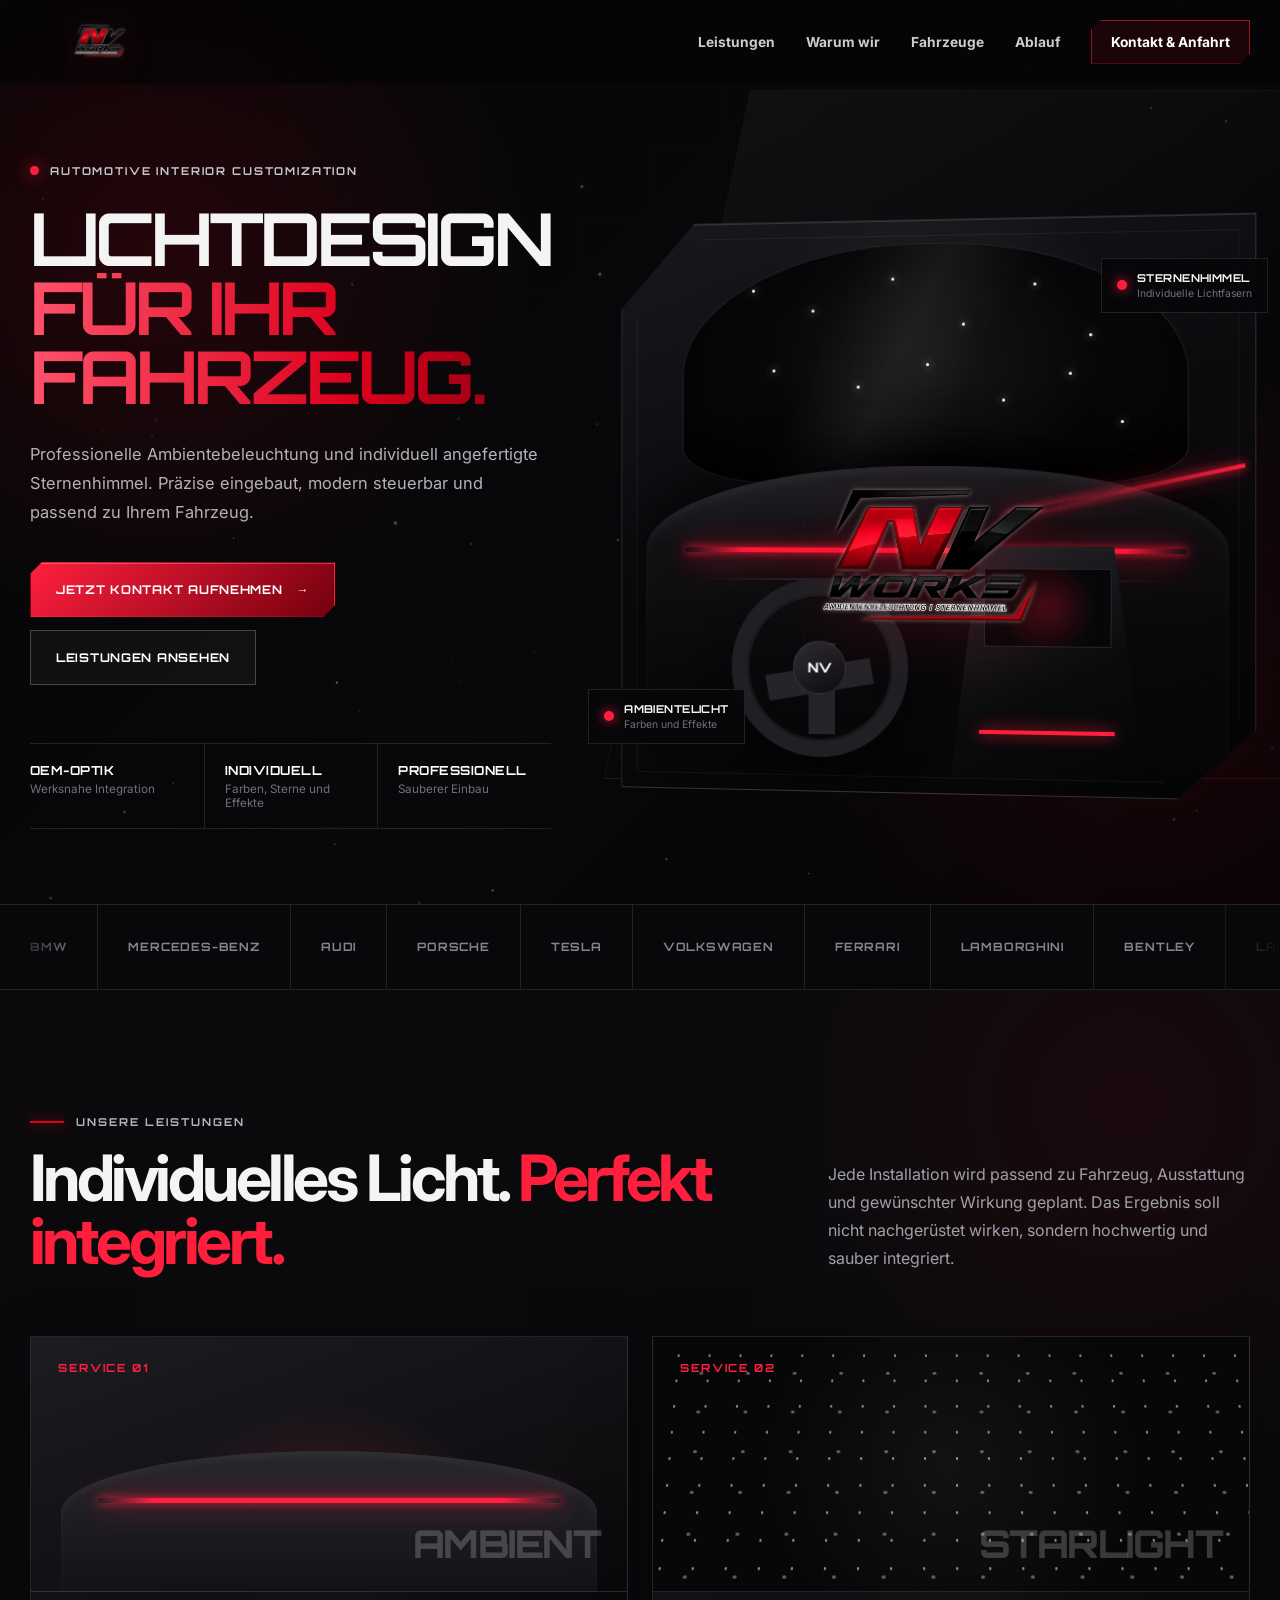
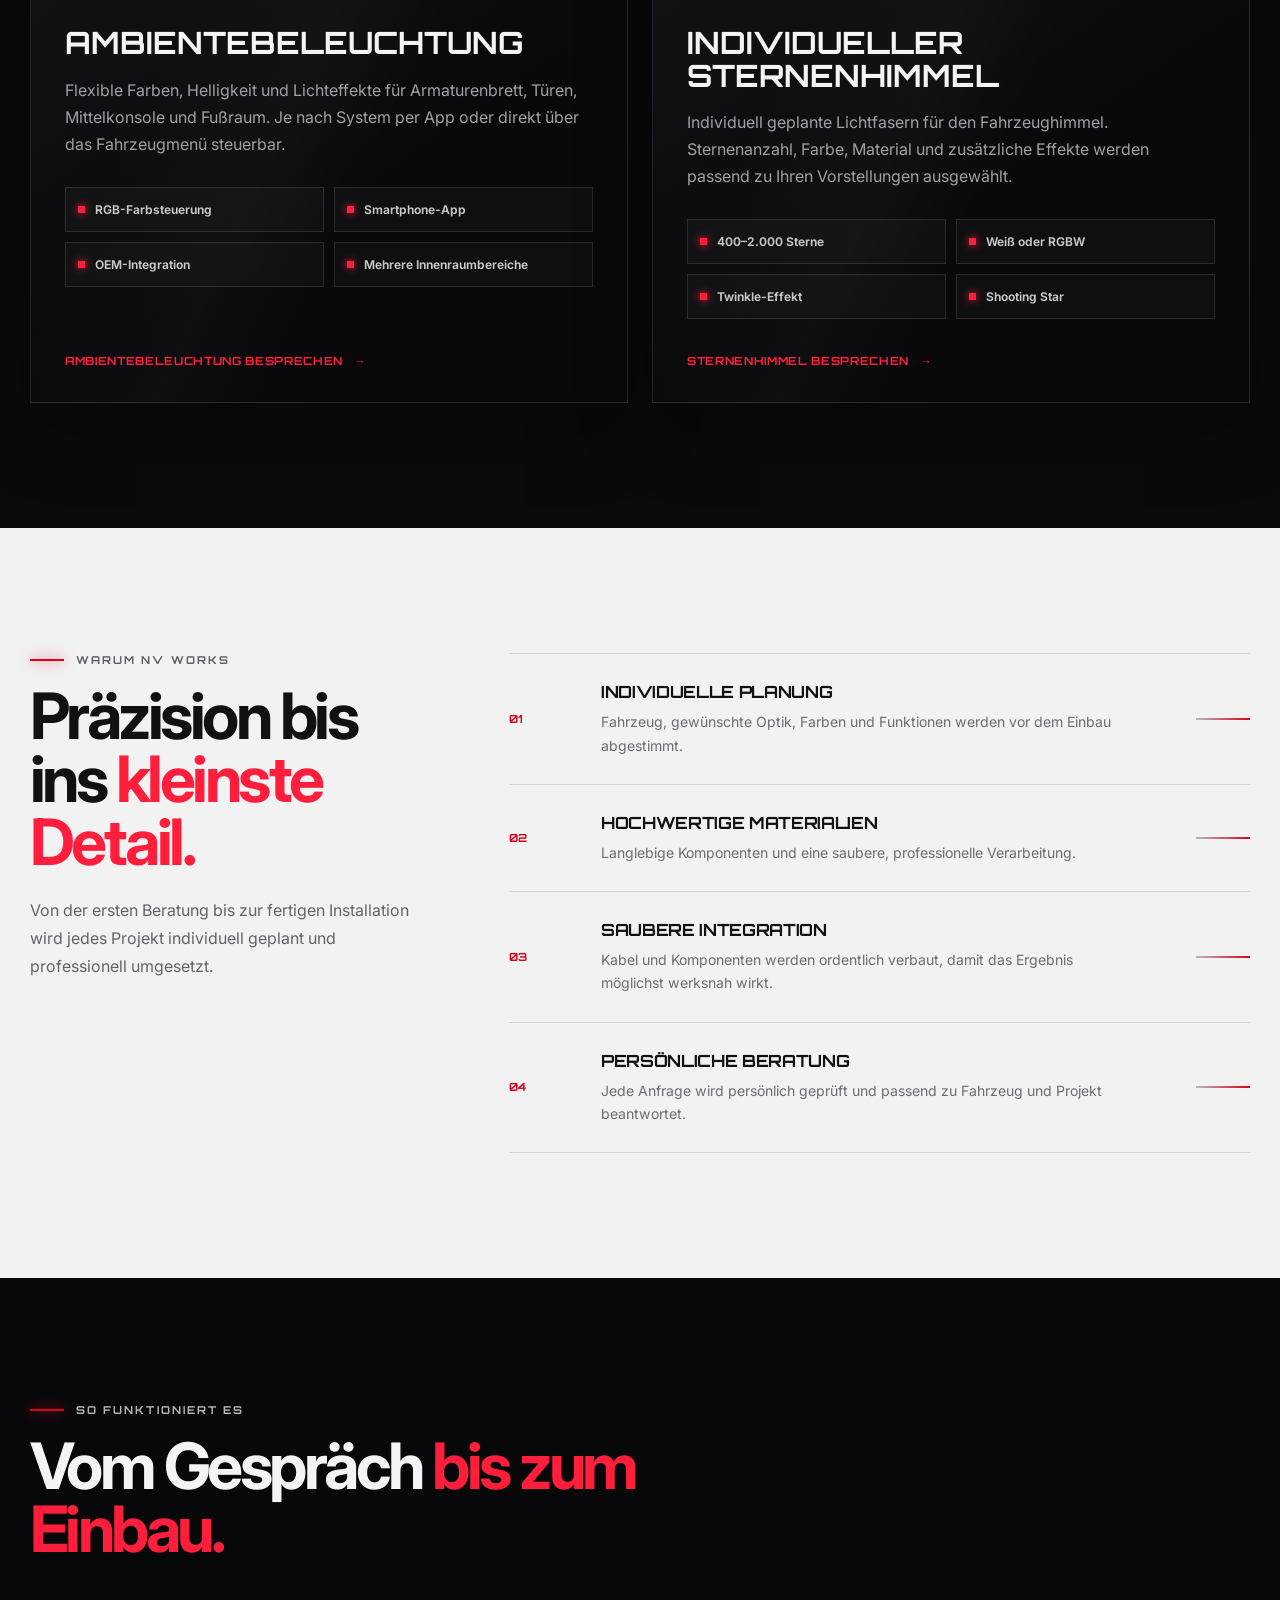
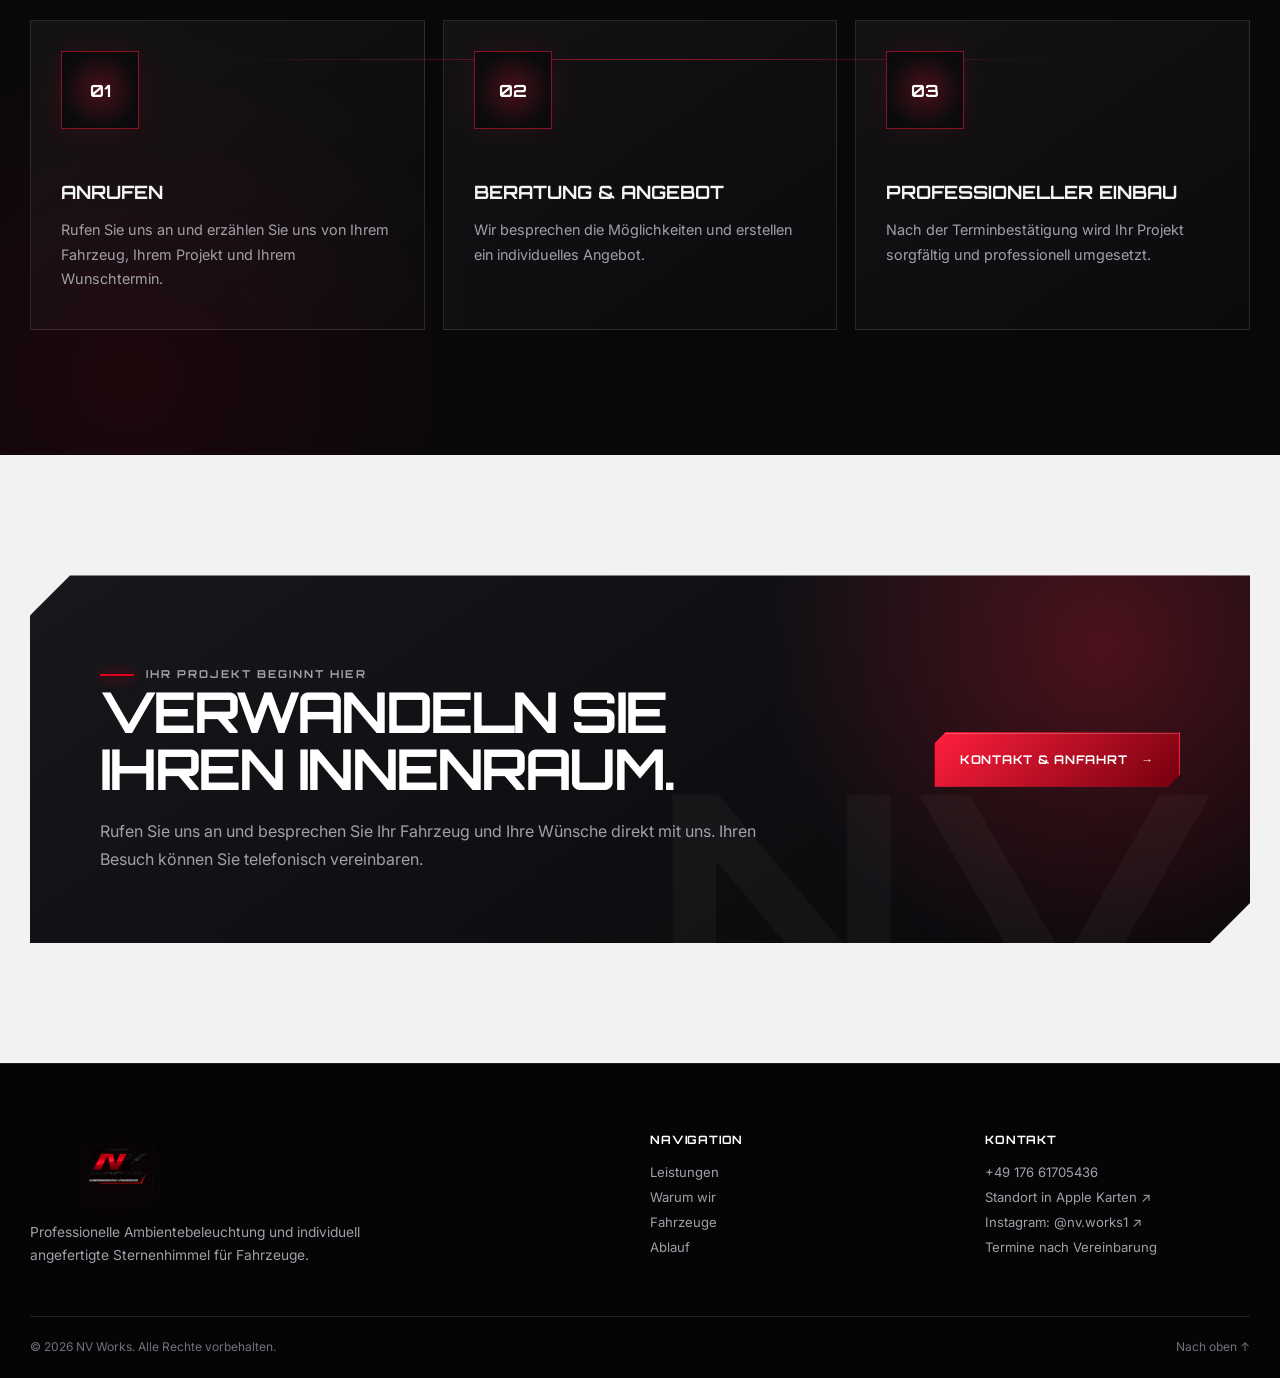
==== commit dd710273: "Update print statement to say 'Goodbye World'" ====
--- a/index.html
+++ b/index.html
@@ -1,1987 +1,1988 @@
 <!DOCTYPE html>
 <html lang="de">
 <head>
-  <meta charset="UTF-8">
-  <meta name="viewport" content="width=device-width, initial-scale=1.0">
-  <meta name="description" content="NV Works – professionelle Ambientebeleuchtung und individuelle Sternenhimmel für Fahrzeuge.">
-  <meta name="theme-color" content="#050506">
-  <title>NV Works | Ambientebeleuchtung & Sternenhimmel</title>
-
-  <link rel="icon" type="image/png" href="nv-works-logo.png">
-  <link rel="preconnect" href="https://fonts.googleapis.com">
-  <link rel="preconnect" href="https://fonts.gstatic.com" crossorigin>
-  <link href="https://fonts.googleapis.com/css2?family=Inter:wght@400;500;600;700;800&family=Orbitron:wght@500;600;700;800&display=swap" rel="stylesheet">
-
-  <style>
-    :root {
-      --black: #050506;
-      --black-soft: #0a0a0c;
-      --panel: #101014;
-      --panel-light: #17171c;
-      --metal: #26262c;
-      --red: #dc001c;
-      --red-bright: #ff1f3d;
-      --red-dark: #74000e;
-      --white: #ffffff;
-      --text: #f4f4f5;
-      --muted: #a0a0aa;
-      --muted-dark: #71717a;
-      --line: rgba(255, 255, 255, 0.11);
-      --line-strong: rgba(255, 255, 255, 0.22);
-      --container: 1220px;
-      --header-height: 84px;
-      --radius: 22px;
-      --shadow: 0 30px 90px rgba(0, 0, 0, 0.55);
-    }
-
-    * { box-sizing: border-box; }
-
-    html {
-      scroll-behavior: smooth;
-      scroll-padding-top: 100px;
-    }
-
-    body {
-      margin: 0;
-      min-width: 320px;
-      overflow-x: hidden;
-      color: var(--text);
-      background: var(--black);
-      font-family: "Inter", sans-serif;
-    }
-
-    body.menu-open { overflow: hidden; }
-
-    button,
-    input,
-    select,
-    textarea { font: inherit; }
-
-    a {
-      color: inherit;
-      text-decoration: none;
-    }
-
-    img {
-      display: block;
-      max-width: 100%;
-    }
-
-    .container {
-      width: min(calc(100% - 40px), var(--container));
-      margin-inline: auto;
-    }
-
-    .section-label {
-      display: flex;
-      align-items: center;
-      gap: 12px;
-      margin: 0 0 18px;
-      color: #b5b5bd;
-      font-family: "Orbitron", sans-serif;
-      font-size: 0.68rem;
-      font-weight: 700;
-      letter-spacing: 0.19em;
-      text-transform: uppercase;
-    }
-
-    .section-label::before {
-      content: "";
-      width: 34px;
-      height: 2px;
-      background: var(--red);
-      box-shadow: 0 0 13px var(--red);
-    }
-
-    .section-title {
-      margin: 0;
-      max-width: 800px;
-      font-size: clamp(2.3rem, 5vw, 4.8rem);
-      line-height: 0.98;
-      letter-spacing: -0.055em;
-    }
-
-    .section-title span { color: var(--red-bright); }
-
-    .section-description {
-      max-width: 610px;
-      margin: 22px 0 0;
-      color: var(--muted);
-      font-size: 1rem;
-      line-height: 1.75;
-    }
-
-    .reveal {
-      opacity: 0;
-      transform: translateY(28px);
-      transition: opacity 0.75s ease, transform 0.75s ease;
-    }
-
-    .reveal.visible {
-      opacity: 1;
-      transform: translateY(0);
-    }
-
-    /* HEADER */
-
-    .site-header {
-      position: fixed;
-      inset: 0 0 auto;
-      z-index: 1000;
-      height: var(--header-height);
-      border-bottom: 1px solid transparent;
-      background: rgba(5, 5, 6, 0.68);
-      backdrop-filter: blur(18px);
-      -webkit-backdrop-filter: blur(18px);
-      transition: background 0.3s ease, border-color 0.3s ease;
-    }
-
-    .site-header.scrolled {
-      border-color: var(--line);
-      background: rgba(5, 5, 6, 0.94);
-    }
-
-    .nav-inner {
-      height: 100%;
-      display: flex;
-      align-items: center;
-      justify-content: space-between;
-      gap: 30px;
-    }
-
-    .brand {
-      position: relative;
-      z-index: 1003;
-      display: flex;
-      align-items: center;
-      gap: 14px;
-    }
-
-    .brand-image {
-      width: 140px;
-      max-height: 62px;
-      object-fit: contain;
-      filter: drop-shadow(0 0 1px rgba(255, 255, 255, 0.55)) drop-shadow(0 8px 20px rgba(220, 0, 28, 0.18));
-    }
-
-    .brand-fallback {
-      display: none;
-      align-items: center;
-      gap: 7px;
-      color: var(--white);
-      font-family: "Orbitron", sans-serif;
-      font-size: 1.05rem;
-      font-weight: 800;
-      letter-spacing: 0.08em;
-    }
-
-    .brand-fallback strong { color: var(--red-bright); }
-
-    .main-nav {
-      display: flex;
-      align-items: center;
-      gap: 31px;
-    }
-
-    .main-nav > a {
-      position: relative;
-      color: #ccccd2;
-      font-size: 0.86rem;
-      font-weight: 700;
-      transition: color 0.2s ease;
-    }
-
-    .main-nav > a:not(.nav-cta)::after {
-      content: "";
-      position: absolute;
-      left: 0;
-      right: 100%;
-      bottom: -9px;
-      height: 2px;
-      background: var(--red-bright);
-      transition: right 0.25s ease;
-    }
-
-    .main-nav > a:not(.nav-cta):hover { color: var(--white); }
-    .main-nav > a:not(.nav-cta):hover::after { right: 0; }
-
-    .nav-cta {
-      display: inline-flex;
-      min-height: 44px;
-      align-items: center;
-      padding: 0 19px;
-      border: 1px solid rgba(255, 31, 61, 0.55);
-      clip-path: polygon(10px 0, 100% 0, 100% calc(100% - 10px), calc(100% - 10px) 100%, 0 100%, 0 10px);
-      color: var(--white) !important;
-      background: rgba(220, 0, 28, 0.1);
-    }
-
-    .nav-cta:hover { background: var(--red); }
-
-    .menu-button {
-      position: relative;
-      z-index: 1004;
-      display: none;
-      width: 48px;
-      height: 46px;
-      border: 1px solid var(--line);
-      background: rgba(255, 255, 255, 0.04);
-      cursor: pointer;
-    }
-
-    .menu-button span {
-      position: absolute;
-      left: 13px;
-      width: 21px;
-      height: 2px;
-      background: var(--white);
-      transition: top 0.25s ease, transform 0.25s ease, opacity 0.25s ease;
-    }
-
-    .menu-button span:nth-child(1) { top: 14px; }
-    .menu-button span:nth-child(2) { top: 21px; }
-    .menu-button span:nth-child(3) { top: 28px; }
-
-    .menu-button[aria-expanded="true"] span:nth-child(1) {
-      top: 21px;
-      transform: rotate(45deg);
-    }
-
-    .menu-button[aria-expanded="true"] span:nth-child(2) { opacity: 0; }
-
-    .menu-button[aria-expanded="true"] span:nth-child(3) {
-      top: 21px;
-      transform: rotate(-45deg);
-    }
-
-    /* BUTTONS */
-
-    .button {
-      display: inline-flex;
-      min-height: 55px;
-      align-items: center;
-      justify-content: center;
-      gap: 14px;
-      padding: 0 25px;
-      border: 1px solid transparent;
-      font-family: "Orbitron", sans-serif;
-      font-size: 0.75rem;
-      font-weight: 700;
-      letter-spacing: 0.06em;
-      text-transform: uppercase;
-      cursor: pointer;
-      transition: transform 0.25s ease, box-shadow 0.25s ease, background 0.25s ease;
-    }
-
-    .button:hover { transform: translateY(-3px); }
-
-    .button-primary {
-      clip-path: polygon(12px 0, 100% 0, 100% calc(100% - 12px), calc(100% - 12px) 100%, 0 100%, 0 12px);
-      color: var(--white);
-      background: linear-gradient(135deg, var(--red-bright), var(--red-dark));
-      box-shadow: 0 18px 38px rgba(220, 0, 28, 0.28), inset 0 1px 0 rgba(255, 255, 255, 0.24);
-    }
-
-    .button-primary:hover {
-      box-shadow: 0 23px 48px rgba(220, 0, 28, 0.4), inset 0 1px 0 rgba(255, 255, 255, 0.24);
-    }
-
-    .button-secondary {
-      color: var(--white);
-      border-color: var(--line-strong);
-      background: rgba(255, 255, 255, 0.04);
-    }
-
-    .button-secondary:hover { background: rgba(255, 255, 255, 0.08); }
-
-    /* HERO */
-
-    .hero {
-      position: relative;
-      min-height: 100svh;
-      display: flex;
-      align-items: center;
-      padding: calc(var(--header-height) + 75px) 0 75px;
-      overflow: hidden;
-      isolation: isolate;
-      background: radial-gradient(circle at 12% 28%, rgba(220, 0, 28, 0.14), transparent 29%), radial-gradient(circle at 90% 76%, rgba(220, 0, 28, 0.1), transparent 28%), linear-gradient(135deg, #050506 0%, #08080a 58%, #030304 100%);
-    }
-
-    .hero::before {
-      content: "";
-      position: absolute;
-      inset: 0;
-      z-index: -4;
-      opacity: 0.16;
-      background-image: linear-gradient(rgba(255, 255, 255, 0.04) 1px, transparent 1px), linear-gradient(90deg, rgba(255, 255, 255, 0.04) 1px, transparent 1px);
-      background-size: 72px 72px;
-      mask-image: linear-gradient(to bottom, black, transparent 92%);
-    }
-
-    .hero::after {
-      content: "";
-      position: absolute;
-      right: -90px;
-      top: 10%;
-      z-index: -3;
-      width: 54%;
-      height: 76%;
-      border: 1px solid rgba(255, 31, 61, 0.13);
-      transform: skewX(-12deg);
-      background: linear-gradient(145deg, rgba(255, 255, 255, 0.035), transparent 50%);
-    }
-
-    .star-canvas {
-      position: absolute;
-      inset: 0;
-      z-index: -2;
-      width: 100%;
-      height: 100%;
-      opacity: 0.5;
-    }
-
-    .hero-grid {
-      display: grid;
-      grid-template-columns: minmax(0, 0.9fr) minmax(480px, 1.1fr);
-      gap: 62px;
-      align-items: center;
-    }
-
-    .hero-copy {
-      position: relative;
-      z-index: 4;
-    }
-
-    .hero-badge {
-      display: inline-flex;
-      align-items: center;
-      gap: 11px;
-      margin-bottom: 26px;
-      color: #c5c5cc;
-      font-family: "Orbitron", sans-serif;
-      font-size: 0.68rem;
-      font-weight: 700;
-      letter-spacing: 0.17em;
-      text-transform: uppercase;
-    }
-
-    .hero-badge i {
-      width: 9px;
-      height: 9px;
-      border-radius: 50%;
-      background: var(--red-bright);
-      box-shadow: 0 0 18px var(--red-bright);
-    }
-
-    .hero h1 {
-      margin: 0;
-      max-width: 760px;
-      font-family: "Orbitron", sans-serif;
-      font-size: clamp(3rem, 5.7vw, 6.3rem);
-      line-height: 0.95;
-      letter-spacing: -0.055em;
-      text-transform: uppercase;
-    }
-
-    .hero h1 span {
-      display: block;
-      color: transparent;
-      background: linear-gradient(90deg, #ff526b, var(--red) 62%, #83000f);
-      -webkit-background-clip: text;
-      background-clip: text;
-    }
-
-    .hero-description {
-      max-width: 650px;
-      margin: 29px 0 0;
-      color: #b2b2ba;
-      font-size: 1.03rem;
-      line-height: 1.75;
-    }
-
-    .hero-actions {
-      display: flex;
-      flex-wrap: wrap;
-      gap: 13px;
-      margin-top: 35px;
-    }
-
-    .hero-stats {
-      display: grid;
-      grid-template-columns: repeat(3, minmax(0, 1fr));
-      margin-top: 58px;
-      border-top: 1px solid var(--line);
-      border-bottom: 1px solid var(--line);
-    }
-
-    .hero-stat { padding: 18px 17px 18px 0; }
-
-    .hero-stat + .hero-stat {
-      padding-left: 20px;
-      border-left: 1px solid var(--line);
-    }
-
-    .hero-stat strong,
-    .hero-stat span { display: block; }
-
-    .hero-stat strong {
-      color: var(--white);
-      font-family: "Orbitron", sans-serif;
-      font-size: 0.78rem;
-      letter-spacing: 0.04em;
-      text-transform: uppercase;
-    }
-
-    .hero-stat span {
-      margin-top: 4px;
-      color: var(--muted-dark);
-      font-size: 0.73rem;
-    }
-
-    /* COCKPIT VISUAL */
-
-    .cockpit {
-      position: relative;
-      min-height: 600px;
-      perspective: 1200px;
-    }
-
-    .cockpit-frame {
-      position: absolute;
-      inset: 25px 0 0;
-      overflow: hidden;
-      border: 1px solid rgba(255, 255, 255, 0.13);
-      clip-path: polygon(12% 0, 100% 0, 100% 88%, 88% 100%, 0 100%, 0 15%);
-      background: radial-gradient(circle at 50% 17%, rgba(255, 255, 255, 0.05), transparent 30%), linear-gradient(160deg, #18181d 0%, #0b0b0e 45%, #050506 100%);
-      box-shadow: var(--shadow), inset 0 1px 0 rgba(255, 255, 255, 0.13);
-      transform: rotateY(-5deg);
-    }
-
-    .cockpit-frame::before {
-      content: "";
-      position: absolute;
-      inset: 15px;
-      border: 1px solid rgba(255, 255, 255, 0.055);
-      clip-path: polygon(11% 0, 100% 0, 100% 88%, 88% 100%, 0 100%, 0 15%);
-    }
-
-    .windshield {
-      position: absolute;
-      top: 4%;
-      left: 10%;
-      width: 80%;
-      height: 42%;
-      overflow: hidden;
-      border: 1px solid rgba(255, 255, 255, 0.1);
-      border-radius: 48% 48% 20% 20% / 55% 55% 15% 15%;
-      background: radial-gradient(circle at center, rgba(255, 255, 255, 0.06), transparent 58%), #070709;
-      box-shadow: inset 0 -30px 55px rgba(0, 0, 0, 0.75);
-    }
-
-    .windshield::after {
-      content: "";
-      position: absolute;
-      inset: 0;
-      background: linear-gradient(115deg, transparent 30%, rgba(255, 255, 255, 0.055) 44%, transparent 58%);
-    }
-
-    .windshield-stars {
-      position: absolute;
-      inset: 0;
-    }
-
-    .windshield-stars span {
-      position: absolute;
-      width: 3px;
-      height: 3px;
-      border-radius: 50%;
-      background: #ffffff;
-      box-shadow: 0 0 8px #ffffff;
-      animation: twinkle 2.4s ease-in-out infinite;
-    }
-
-    .windshield-stars span:nth-child(1) { top: 18%; left: 14%; }
-    .windshield-stars span:nth-child(2) { top: 27%; left: 26%; animation-delay: -0.6s; }
-    .windshield-stars span:nth-child(3) { top: 14%; left: 42%; animation-delay: -1.1s; }
-    .windshield-stars span:nth-child(4) { top: 33%; left: 56%; animation-delay: -0.2s; }
-    .windshield-stars span:nth-child(5) { top: 17%; left: 70%; animation-delay: -1.7s; }
-    .windshield-stars span:nth-child(6) { top: 38%; left: 81%; animation-delay: -0.9s; }
-    .windshield-stars span:nth-child(7) { top: 52%; left: 18%; animation-delay: -1.4s; }
-    .windshield-stars span:nth-child(8) { top: 59%; left: 35%; animation-delay: -0.3s; }
-    .windshield-stars span:nth-child(9) { top: 50%; left: 49%; animation-delay: -1.9s; }
-    .windshield-stars span:nth-child(10) { top: 65%; left: 64%; animation-delay: -0.7s; }
-    .windshield-stars span:nth-child(11) { top: 54%; left: 77%; animation-delay: -1.2s; }
-    .windshield-stars span:nth-child(12) { top: 74%; left: 87%; animation-delay: -0.4s; }
-
-    @keyframes twinkle {
-      0%, 100% { opacity: 0.2; transform: scale(0.7); }
-      50% { opacity: 1; transform: scale(1.5); }
-    }
-
-    .dashboard {
-      position: absolute;
-      left: 4%;
-      right: 4%;
-      bottom: 4%;
-      height: 53%;
-      border-radius: 48% 48% 8% 8% / 28% 28% 8% 8%;
-      background: linear-gradient(175deg, #26262c 0%, #111114 23%, #08080a 61%, #050506 100%);
-      box-shadow: inset 0 6px 10px rgba(255, 255, 255, 0.04), 0 -15px 45px rgba(0, 0, 0, 0.65);
-    }
-
-    .dashboard::before {
-      content: "";
-      position: absolute;
-      top: 27%;
-      left: 7%;
-      right: 7%;
-      height: 5px;
-      border-radius: 20px;
-      background: linear-gradient(90deg, transparent, #ff1738 12%, #ff1738 88%, transparent);
-      box-shadow: 0 0 9px #ff1738, 0 0 26px rgba(255, 23, 56, 0.75), 0 12px 35px rgba(255, 23, 56, 0.45);
-    }
-
-    .dashboard::after {
-      content: "";
-      position: absolute;
-      top: 37%;
-      left: 9%;
-      right: 9%;
-      height: 2px;
-      background: linear-gradient(90deg, transparent, rgba(255, 255, 255, 0.22), transparent);
-    }
-
-    .steering-wheel {
-      position: absolute;
-      left: 18%;
-      bottom: 6%;
-      width: 180px;
-      height: 180px;
-      border: 16px solid #1f1f24;
-      border-radius: 50%;
-      box-shadow: inset 0 0 0 2px rgba(255, 255, 255, 0.07), 0 20px 35px rgba(0, 0, 0, 0.5);
-    }
-
-    .steering-wheel::before,
-    .steering-wheel::after {
-      content: "";
-      position: absolute;
-      background: #242429;
-    }
-
-    .steering-wheel::before {
-      top: 73px;
-      left: 20px;
-      width: 108px;
-      height: 26px;
-      transform: rotate(-10deg);
-    }
-
-    .steering-wheel::after {
-      top: 49px;
-      left: 63px;
-      width: 27px;
-      height: 92px;
-    }
-
-    .steering-center {
-      position: absolute;
-      inset: 47px;
-      z-index: 2;
-      display: grid;
-      place-items: center;
-      border: 1px solid rgba(255, 255, 255, 0.1);
-      border-radius: 50%;
-      color: var(--white);
-      background: linear-gradient(145deg, #2d2d33, #0c0c0f);
-      font-family: "Orbitron", sans-serif;
-      font-size: 0.85rem;
-      font-weight: 800;
-    }
-
-    .center-console {
-      position: absolute;
-      right: 17%;
-      bottom: 3%;
-      width: 190px;
-      height: 230px;
-      clip-path: polygon(15% 0, 85% 0, 100% 100%, 0 100%);
-      background: linear-gradient(155deg, #27272d, #0b0b0d 58%, #050506);
-      box-shadow: 0 18px 40px rgba(0, 0, 0, 0.45);
-    }
-
-    .center-console::before {
-      content: "";
-      position: absolute;
-      top: 22px;
-      left: 33px;
-      width: 124px;
-      height: 76px;
-      border: 1px solid rgba(255, 255, 255, 0.12);
-      background: radial-gradient(circle, rgba(255, 23, 56, 0.25), transparent 66%), #070709;
-    }
-
-    .center-console::after {
-      content: "";
-      position: absolute;
-      left: 28px;
-      right: 28px;
-      bottom: 43px;
-      height: 4px;
-      background: var(--red-bright);
-      box-shadow: 0 0 15px var(--red-bright);
-    }
-
-    .door-light {
-      position: absolute;
-      right: 1%;
-      top: 47%;
-      width: 38%;
-      height: 4px;
-      transform: rotate(-12deg);
-      background: linear-gradient(90deg, transparent, var(--red-bright));
-      box-shadow: 0 0 10px var(--red-bright), 0 0 28px rgba(255, 31, 61, 0.65);
-    }
-
-    .hero-logo-badge {
-      position: absolute;
-      top: 50%;
-      left: 50%;
-      z-index: 4;
-      width: min(270px, 44%);
-      transform: translate(-50%, -30%);
-      filter: drop-shadow(0 0 2px rgba(255, 255, 255, 0.45)) drop-shadow(0 20px 30px rgba(220, 0, 28, 0.22));
-    }
-
-    .visual-label {
-      position: absolute;
-      z-index: 6;
-      display: flex;
-      align-items: center;
-      gap: 10px;
-      padding: 12px 15px;
-      border: 1px solid var(--line);
-      background: rgba(8, 8, 10, 0.87);
-      backdrop-filter: blur(12px);
-    }
-
-    .visual-label strong,
-    .visual-label small { display: block; }
-
-    .visual-label strong {
-      font-family: "Orbitron", sans-serif;
-      font-size: 0.68rem;
-      letter-spacing: 0.04em;
-      text-transform: uppercase;
-    }
-
-    .visual-label small {
-      margin-top: 2px;
-      color: var(--muted-dark);
-      font-size: 0.65rem;
-    }
-
-    .visual-label i {
-      width: 10px;
-      height: 10px;
-      border-radius: 50%;
-      background: var(--red-bright);
-      box-shadow: 0 0 12px var(--red-bright);
-    }
-
-    .visual-label-one { top: 64px; right: -18px; }
-    .visual-label-two { left: -25px; bottom: 50px; }
-
-    /* BRAND STRIP */
-
-    .brand-strip {
-      position: relative;
-      overflow: hidden;
-      border-top: 1px solid var(--line);
-      border-bottom: 1px solid var(--line);
-      background: #08080a;
-    }
-
-    .brand-strip::before,
-    .brand-strip::after {
-      content: "";
-      position: absolute;
-      top: 0;
-      bottom: 0;
-      z-index: 2;
-      width: 90px;
-      pointer-events: none;
-    }
-
-    .brand-strip::before {
-      left: 0;
-      background: linear-gradient(90deg, #08080a, transparent);
-    }
-
-    .brand-strip::after {
-      right: 0;
-      background: linear-gradient(-90deg, #08080a, transparent);
-    }
-
-    .brand-track {
-      display: flex;
-      width: max-content;
-      animation: brandScroll 35s linear infinite;
-    }
-
-    .brand-track span {
-      display: flex;
-      min-height: 84px;
-      align-items: center;
-      padding: 0 30px;
-      border-right: 1px solid var(--line);
-      color: #85858e;
-      font-family: "Orbitron", sans-serif;
-      font-size: 0.72rem;
-      font-weight: 700;
-      letter-spacing: 0.07em;
-      text-transform: uppercase;
-      white-space: nowrap;
-    }
-
-    @keyframes brandScroll {
-      to { transform: translateX(-50%); }
-    }
-
-    /* SERVICES */
-
-    .services-section {
-      position: relative;
-      padding: 125px 0;
-      overflow: hidden;
-      background: radial-gradient(circle at 88% 10%, rgba(220, 0, 28, 0.08), transparent 24%), #0a0a0c;
-    }
-
-    .services-heading {
-      display: grid;
-      grid-template-columns: minmax(0, 1fr) minmax(320px, 0.58fr);
-      gap: 70px;
-      align-items: end;
-      margin-bottom: 64px;
-    }
-
-    .services-heading > p {
-      margin: 0;
-      color: var(--muted);
-      line-height: 1.75;
-    }
-
-    .service-layout {
-      display: grid;
-      grid-template-columns: repeat(2, minmax(0, 1fr));
-      gap: 24px;
-    }
-
-    .service-panel {
-      position: relative;
-      min-height: 610px;
-      display: flex;
-      flex-direction: column;
-      overflow: hidden;
-      border: 1px solid var(--line);
-      background: linear-gradient(145deg, #17171c, #09090b 65%);
-      box-shadow: 0 25px 70px rgba(0, 0, 0, 0.28);
-    }
-
-    .service-panel::before {
-      content: "";
-      position: absolute;
-      inset: 0;
-      background: linear-gradient(115deg, transparent 30%, rgba(255, 255, 255, 0.025) 48%, transparent 60%);
-      pointer-events: none;
-    }
-
-    .service-panel-top {
-      position: relative;
-      min-height: 255px;
-      overflow: hidden;
-      border-bottom: 1px solid var(--line);
-    }
-
-    .ambient-visual {
-      background: radial-gradient(circle at 50% 110%, rgba(255, 31, 61, 0.35), transparent 52%), linear-gradient(160deg, #1c1c21, #09090b);
-    }
-
-    .ambient-dashboard {
-      position: absolute;
-      left: 5%;
-      right: 5%;
-      bottom: -35px;
-      height: 175px;
-      border-radius: 50% 50% 0 0 / 35% 35% 0 0;
-      background: linear-gradient(180deg, #28282e, #0d0d10);
-      box-shadow: inset 0 5px 8px rgba(255, 255, 255, 0.04);
-    }
-
-    .ambient-dashboard::after {
-      content: "";
-      position: absolute;
-      top: 47px;
-      left: 7%;
-      right: 7%;
-      height: 5px;
-      border-radius: 20px;
-      background: linear-gradient(90deg, transparent, #ff1f3d 12%, #ff1f3d 88%, transparent);
-      box-shadow: 0 0 10px #ff1f3d, 0 0 32px rgba(255, 31, 61, 0.7);
-    }
-
-    .starlight-visual {
-      background: radial-gradient(circle at center, rgba(255, 255, 255, 0.045), transparent 58%), #070709;
-    }
-
-    .service-stars {
-      position: absolute;
-      inset: 0;
-      background-image: radial-gradient(circle, white 0 1px, transparent 1.5px);
-      background-size: 32px 27px;
-      opacity: 0.55;
-      transform: perspective(500px) rotateX(9deg);
-    }
-
-    .service-stars::after {
-      content: "";
-      position: absolute;
-      inset: 0;
-      background-image: radial-gradient(circle, white 0 1.5px, transparent 2px);
-      background-position: 17px 12px;
-      background-size: 48px 41px;
-      opacity: 0.65;
-    }
-
-    .service-number {
-      position: absolute;
-      top: 24px;
-      left: 27px;
-      z-index: 2;
-      color: var(--red-bright);
-      font-family: "Orbitron", sans-serif;
-      font-size: 0.7rem;
-      font-weight: 700;
-      letter-spacing: 0.15em;
-    }
-
-    .service-name {
-      position: absolute;
-      right: 27px;
-      bottom: 24px;
-      z-index: 2;
-      color: rgba(255, 255, 255, 0.2);
-      font-family: "Orbitron", sans-serif;
-      font-size: clamp(1.6rem, 3vw, 3rem);
-      font-weight: 800;
-      letter-spacing: -0.04em;
-      text-transform: uppercase;
-    }
-
-    .service-content {
-      position: relative;
-      z-index: 2;
-      flex: 1;
-      display: flex;
-      flex-direction: column;
-      padding: 34px;
-    }
-
-    .service-content h3 {
-      margin: 0;
-      font-family: "Orbitron", sans-serif;
-      font-size: clamp(1.5rem, 2.4vw, 2.4rem);
-      line-height: 1.05;
-      text-transform: uppercase;
-    }
-
-    .service-content > p {
-      margin: 18px 0 0;
-      color: var(--muted);
-      line-height: 1.7;
-    }
-
-    .spec-list {
-      display: grid;
-      grid-template-columns: repeat(2, minmax(0, 1fr));
-      gap: 10px;
-      margin: 29px 0 35px;
-    }
-
-    .spec-list span {
-      position: relative;
-      min-height: 45px;
-      display: flex;
-      align-items: center;
-      padding: 10px 12px 10px 29px;
-      border: 1px solid var(--line);
-      color: #c7c7ce;
-      background: rgba(255, 255, 255, 0.025);
-      font-size: 0.75rem;
-      font-weight: 650;
-    }
-
-    .spec-list span::before {
-      content: "";
-      position: absolute;
-      left: 12px;
-      width: 7px;
-      height: 7px;
-      background: var(--red-bright);
-      box-shadow: 0 0 9px var(--red-bright);
-    }
-
-    .service-link {
-      display: inline-flex;
-      align-items: center;
-      gap: 11px;
-      margin-top: auto;
-      color: var(--red-bright);
-      font-family: "Orbitron", sans-serif;
-      font-size: 0.7rem;
-      font-weight: 700;
-      letter-spacing: 0.06em;
-      text-transform: uppercase;
-    }
-
-    .service-link span { transition: transform 0.2s ease; }
-    .service-link:hover span { transform: translateX(5px); }
-
-    /* WHY US */
-
-    .why-section {
-      padding: 125px 0;
-      color: #111114;
-      background: #f2f2f3;
-    }
-
-    .why-grid {
-      display: grid;
-      grid-template-columns: minmax(300px, 0.7fr) minmax(0, 1.3fr);
-      gap: 80px;
-      align-items: start;
-    }
-
-    .why-section .section-label { color: #5e5e66; }
-    .why-section .section-description { color: #62626a; }
-    .feature-stack { border-top: 1px solid #d6d6da; }
-
-    .feature-item {
-      display: grid;
-      grid-template-columns: 70px minmax(0, 1fr) 90px;
-      gap: 22px;
-      align-items: center;
-      padding: 27px 0;
-      border-bottom: 1px solid #d6d6da;
-    }
-
-    .feature-item > span {
-      color: var(--red);
-      font-family: "Orbitron", sans-serif;
-      font-size: 0.7rem;
-      font-weight: 700;
-    }
-
-    .feature-item h3 {
-      margin: 0;
-      font-family: "Orbitron", sans-serif;
-      font-size: 1.05rem;
-      letter-spacing: -0.02em;
-      text-transform: uppercase;
-    }
-
-    .feature-item p {
-      margin: 8px 0 0;
-      color: #6c6c74;
-      font-size: 0.88rem;
-      line-height: 1.65;
-    }
-
-    .feature-item i {
-      justify-self: end;
-      width: 54px;
-      height: 2px;
-      background: linear-gradient(90deg, #b7b7bd, var(--red));
-    }
-
-    /* PROCESS */
-
-    .process-section {
-      position: relative;
-      padding: 125px 0;
-      overflow: hidden;
-      background: radial-gradient(circle at 10% 90%, rgba(220, 0, 28, 0.1), transparent 26%), #08080a;
-    }
-
-    .process-heading { margin-bottom: 60px; }
-
-    .process-grid {
-      position: relative;
-      display: grid;
-      grid-template-columns: repeat(3, minmax(0, 1fr));
-      gap: 18px;
-    }
-
-    .process-grid::before {
-      content: "";
-      position: absolute;
-      top: 39px;
-      left: 15%;
-      right: 15%;
-      height: 1px;
-      background: linear-gradient(90deg, transparent, rgba(255, 31, 61, 0.5), transparent);
-    }
-
-    .process-card {
-      position: relative;
-      z-index: 2;
-      min-height: 310px;
-      padding: 30px;
-      border: 1px solid var(--line);
-      background: linear-gradient(145deg, rgba(255, 255, 255, 0.045), rgba(255, 255, 255, 0.012));
-    }
-
-    .process-icon {
-      width: 78px;
-      height: 78px;
-      display: grid;
-      place-items: center;
-      margin-bottom: 51px;
-      border: 1px solid rgba(255, 31, 61, 0.5);
-      color: var(--white);
-      background: radial-gradient(circle, rgba(255, 31, 61, 0.25), transparent 70%), #0b0b0d;
-      font-family: "Orbitron", sans-serif;
-      font-size: 1.05rem;
-      font-weight: 700;
-      box-shadow: 0 0 30px rgba(220, 0, 28, 0.12);
-    }
-
-    .process-card h3 {
-      margin: 0;
-      font-family: "Orbitron", sans-serif;
-      font-size: 1.15rem;
-      text-transform: uppercase;
-    }
-
-    .process-card p {
-      margin: 15px 0 0;
-      color: var(--muted);
-      font-size: 0.9rem;
-      line-height: 1.7;
-    }
-
-    /* CTA */
-
-    .cta-section {
-      padding: 120px 0;
-      background: #f2f2f3;
-    }
-
-    .cta-panel {
-      position: relative;
-      display: grid;
-      grid-template-columns: minmax(0, 1fr) auto;
-      gap: 55px;
-      align-items: center;
-      overflow: hidden;
-      padding: 70px;
-      clip-path: polygon(40px 0, 100% 0, 100% calc(100% - 40px), calc(100% - 40px) 100%, 0 100%, 0 40px);
-      color: var(--white);
-      background: radial-gradient(circle at 88% 20%, rgba(255, 31, 61, 0.26), transparent 30%), linear-gradient(145deg, #17171c, #08080a);
-      box-shadow: 0 35px 80px rgba(0, 0, 0, 0.21);
-    }
-
-    .cta-panel::before {
-      content: "NV";
-      position: absolute;
-      right: 3%;
-      bottom: -29%;
-      color: rgba(255, 255, 255, 0.03);
-      font-family: "Orbitron", sans-serif;
-      font-size: 19rem;
-      font-weight: 800;
-      line-height: 1;
-    }
-
-    .cta-copy {
-      position: relative;
-      z-index: 2;
-    }
-
-    .cta-copy h2 {
-      margin: 0;
-      max-width: 760px;
-      font-family: "Orbitron", sans-serif;
-      font-size: clamp(2rem, 4.4vw, 4.2rem);
-      line-height: 1;
-      letter-spacing: -0.045em;
-      text-transform: uppercase;
-    }
-
-    .cta-copy p {
-      max-width: 680px;
-      margin: 20px 0 0;
-      color: var(--muted);
-      line-height: 1.75;
-    }
-
-    .cta-panel .button {
-      position: relative;
-      z-index: 2;
-      min-width: 235px;
-    }
-
-    /* FOOTER */
-
-    .footer {
-      padding: 68px 0 24px;
-      border-top: 1px solid var(--line);
-      background: #050506;
-    }
-
-    .footer-grid {
-      display: grid;
-      grid-template-columns: 1.35fr 0.65fr 0.65fr;
-      gap: 70px;
-      padding-bottom: 50px;
-    }
-
-    .footer-brand img {
-      width: 175px;
-      max-height: 72px;
-      object-fit: contain;
-      filter: drop-shadow(0 10px 22px rgba(220, 0, 28, 0.18));
-    }
-
-    .footer-brand p {
-      max-width: 350px;
-      margin: 17px 0 0;
-      color: var(--muted);
-      font-size: 0.86rem;
-      line-height: 1.65;
-    }
-
-    .footer-links {
-      display: grid;
-      align-content: start;
-      gap: 9px;
-    }
-
-    .footer-links strong {
-      margin-bottom: 8px;
-      color: var(--white);
-      font-family: "Orbitron", sans-serif;
-      font-size: 0.72rem;
-      letter-spacing: 0.07em;
-      text-transform: uppercase;
-    }
-
-    .footer-links a,
-    .footer-links span {
-      color: var(--muted);
-      font-size: 0.82rem;
-    }
-
-    .footer-links a:hover { color: var(--white); }
-
-    .footer-bottom {
-      display: flex;
-      justify-content: space-between;
-      gap: 25px;
-      padding-top: 22px;
-      border-top: 1px solid var(--line);
-      color: var(--muted-dark);
-      font-size: 0.75rem;
-    }
-
-    .footer-bottom a:hover { color: var(--white); }
-
-    /* TABLET */
-
-    @media (max-width: 1050px) {
-      .hero-grid { grid-template-columns: 1fr; }
-      .hero-copy { max-width: 850px; }
-
-      .cockpit {
-        width: min(100%, 720px);
-        min-height: 590px;
-        margin-inline: auto;
-      }
-
-      .services-heading {
-        grid-template-columns: 1fr;
-        gap: 24px;
-      }
-
-      .why-grid {
-        grid-template-columns: 1fr;
-        gap: 55px;
-      }
-
-      .cta-panel { grid-template-columns: 1fr; }
-    }
-
-    /* FIXED MOBILE HEADER + NAVIGATION */
-
-    @media (max-width: 820px) {
-      :root { --header-height: 104px; }
-
-      .container {
-        width: min(calc(100% - 28px), var(--container));
-      }
-
-      .site-header {
-        z-index: 2000;
-        height: var(--header-height);
-        border-bottom: 1px solid rgba(255, 255, 255, 0.08);
-        background: #050506;
-        backdrop-filter: none;
-        -webkit-backdrop-filter: none;
-      }
-
-      .site-header.scrolled { background: #050506; }
-
-      .nav-inner {
-        height: 100%;
-        padding-inline: 0;
-      }
-
-      .brand {
-        z-index: 2003;
-        width: 195px;
-        height: 100px;
-        overflow: visible;
-        flex: 0 0 auto;
-      }
-
-      .brand-image {
-        width: 184px;
-        max-width: none;
-        max-height: 92px;
-        object-fit: contain;
-        object-position: left center;
-        filter: drop-shadow(0 0 1px rgba(255, 255, 255, 0.45)) drop-shadow(0 10px 24px rgba(220, 0, 28, 0.22));
-      }
-
-      .menu-button {
-        position: relative;
-        z-index: 2004;
-        display: block;
-        width: 60px;
-        height: 60px;
-        flex: 0 0 auto;
-        border: 1px solid rgba(255, 255, 255, 0.28);
-        border-radius: 16px;
-        background: #111114;
-        box-shadow: 0 12px 30px rgba(0, 0, 0, 0.42);
-      }
-
-      .menu-button span {
-        left: 17px;
-        width: 24px;
-        height: 3px;
-        border-radius: 999px;
-        background: #fff;
-      }
-
-      .menu-button span:nth-child(1) { top: 18px; }
-      .menu-button span:nth-child(2) { top: 28px; }
-      .menu-button span:nth-child(3) { top: 38px; }
-
-      .menu-button[aria-expanded="true"] span:nth-child(1) {
-        top: 28px;
-        transform: rotate(45deg);
-      }
-
-      .menu-button[aria-expanded="true"] span:nth-child(2) { opacity: 0; }
-
-      .menu-button[aria-expanded="true"] span:nth-child(3) {
-        top: 28px;
-        transform: rotate(-45deg);
-      }
-
-      .main-nav {
-        position: fixed;
-        inset: 0;
-        z-index: 2001;
-        width: 100%;
-        height: 100dvh;
-        display: flex;
-        flex-direction: column;
-        align-items: stretch;
-        justify-content: flex-start;
-        gap: 0;
-        padding: 132px 24px 42px;
-        overflow-y: auto;
-        overscroll-behavior: contain;
-        opacity: 0;
-        visibility: hidden;
-        background: radial-gradient(circle at 92% 8%, rgba(220, 0, 28, 0.28), transparent 30%), linear-gradient(180deg, #07070a 0%, #050506 100%);
-        transform: translateX(100%);
-        transition: opacity 0.28s ease, visibility 0.28s ease, transform 0.28s ease;
-      }
-
-      .main-nav.open {
-        opacity: 1;
-        visibility: visible;
-        transform: translateX(0);
-      }
-
-      .main-nav > a {
-        position: relative;
-        width: 100%;
-        min-height: 74px;
-        display: flex;
-        align-items: center;
-        justify-content: space-between;
-        margin: 0;
-        padding: 0 4px;
-        border-bottom: 1px solid rgba(255, 255, 255, 0.14);
-        color: #fff;
-        background: transparent;
-        font-family: "Orbitron", sans-serif;
-        font-size: 1.12rem;
-        font-weight: 700;
-        line-height: 1.2;
-        letter-spacing: 0.03em;
-        text-transform: uppercase;
-      }
-
-      .main-nav > a:not(.nav-cta)::after {
-        content: "→";
-        position: static;
-        width: auto;
-        height: auto;
-        color: var(--red-bright);
-        background: none;
-        font-size: 1.05rem;
-      }
-
-      .main-nav > a:not(.nav-cta):hover,
-      .main-nav > a:not(.nav-cta):focus-visible {
-        color: var(--red-bright);
-      }
-
-      .main-nav .nav-cta {
-        width: 100%;
-        min-height: 66px;
-        justify-content: center;
-        margin-top: 30px;
-        padding: 0 20px;
-        border: 1px solid var(--red-bright);
-        border-radius: 14px;
-        clip-path: none;
-        color: #fff !important;
-        background: linear-gradient(135deg, var(--red-bright), var(--red-dark));
-        box-shadow: 0 18px 38px rgba(220, 0, 28, 0.3);
-      }
-
-      .main-nav .nav-cta::after { display: none; }
-
-      body.menu-open .brand {
-        opacity: 0;
-        visibility: hidden;
-        pointer-events: none;
-      }
-
-      body.menu-open .site-header {
-        border-color: transparent;
-        background: transparent;
-      }
-
-      body.menu-open .menu-button {
-        position: fixed;
-        top: 22px;
-        right: 14px;
-        z-index: 2005;
-        border-color: var(--red-bright);
-        background: #151518;
-        box-shadow: 0 0 0 1px rgba(255, 31, 61, 0.2), 0 15px 35px rgba(0, 0, 0, 0.52);
-      }
-
-      .hero {
-        min-height: auto;
-        padding-top: calc(var(--header-height) + 65px);
-      }
-
-      .hero-grid { gap: 45px; }
-      .hero h1 { font-size: clamp(2.75rem, 12vw, 4.8rem); }
-      .hero-stats { grid-template-columns: 1fr; }
-      .hero-stat { padding: 15px 0; }
-
-      .hero-stat + .hero-stat {
-        padding-left: 0;
-        border-top: 1px solid var(--line);
-        border-left: 0;
-      }
-
-      .cockpit { min-height: 500px; }
-      .cockpit-frame { transform: none; }
-
-      .steering-wheel {
-        left: 12%;
-        width: 150px;
-        height: 150px;
-      }
-
-      .steering-wheel::before {
-        top: 60px;
-        left: 18px;
-        width: 88px;
-      }
-
-      .steering-wheel::after {
-        top: 38px;
-        left: 52px;
-        height: 79px;
-      }
-
-      .steering-center { inset: 39px; }
-
-      .center-console {
-        right: 10%;
-        width: 160px;
-      }
-
-      .services-section,
-      .why-section,
-      .process-section,
-      .cta-section { padding: 88px 0; }
-
-      .service-layout,
-      .process-grid { grid-template-columns: 1fr; }
-
-      .process-grid::before { display: none; }
-
-      .feature-item { grid-template-columns: 55px minmax(0, 1fr); }
-      .feature-item i { display: none; }
-      .cta-panel { padding: 46px 28px; }
-      .footer-grid { grid-template-columns: 1fr 1fr; }
-      .footer-brand { grid-column: 1 / -1; }
-    }
-
-    /* SMALL MOBILE */
-
-    @media (max-width: 560px) {
-      .brand {
-        width: 178px;
-        height: 96px;
-      }
-
-      .brand-image {
-        width: 168px;
-        max-height: 86px;
-      }
-
-      .main-nav {
-        padding: 124px 20px 38px;
-      }
-
-      .main-nav > a {
-        min-height: 69px;
-        font-size: 1rem;
-      }
-
-      .hero-actions { flex-direction: column; }
-      .hero-actions .button { width: 100%; }
-      .cockpit { min-height: 405px; }
-      .cockpit-frame { inset: 10px 0 0; }
-      .hero-logo-badge { width: 43%; }
-      .visual-label { padding: 9px 11px; }
-      .visual-label-one { top: 25px; right: 0; }
-      .visual-label-two { left: 0; bottom: 18px; }
-      .windshield { top: 5%; height: 39%; }
-      .dashboard { height: 53%; }
-
-      .steering-wheel {
-        left: 7%;
-        bottom: 3%;
-        width: 115px;
-        height: 115px;
-        border-width: 11px;
-      }
-
-      .steering-wheel::before,
-      .steering-wheel::after { display: none; }
-
-      .steering-center {
-        inset: 28px;
-        font-size: 0.65rem;
-      }
-
-      .center-console {
-        right: 7%;
-        width: 125px;
-        height: 175px;
-      }
-
-      .center-console::before {
-        left: 23px;
-        width: 79px;
-      }
-
-      .spec-list { grid-template-columns: 1fr; }
-      .service-panel { min-height: auto; }
-      .service-content { padding: 27px; }
-      .service-name { font-size: 1.45rem; }
-
-      .feature-item {
-        grid-template-columns: 42px 1fr;
-        gap: 13px;
-      }
-
-      .cta-panel .button { width: 100%; }
-
-      .footer-grid {
-        grid-template-columns: 1fr;
-        gap: 35px;
-      }
-
-      .footer-brand { grid-column: auto; }
-
-      .footer-bottom {
-        flex-direction: column;
-        gap: 9px;
-      }
-    }
-
-    @media (max-width: 390px) {
-      .brand { width: 164px; }
-      .brand-image { width: 154px; }
-      .menu-button { width: 56px; height: 56px; }
-      .menu-button span { left: 15px; width: 24px; }
-      .menu-button span:nth-child(1) { top: 16px; }
-      .menu-button span:nth-child(2) { top: 26px; }
-      .menu-button span:nth-child(3) { top: 36px; }
-      .menu-button[aria-expanded="true"] span:nth-child(1),
-      .menu-button[aria-expanded="true"] span:nth-child(3) { top: 26px; }
-    }
-
-    @media (prefers-reduced-motion: reduce) {
-      html { scroll-behavior: auto; }
-
-      *,
-      *::before,
-      *::after {
-        animation-duration: 0.01ms !important;
-        animation-iteration-count: 1 !important;
-        transition-duration: 0.01ms !important;
-      }
-
-      .reveal {
-        opacity: 1;
-        transform: none;
-      }
-    }
-  </style>
+ <meta charset="UTF-8">
+ <meta name="viewport" content="width=device-width, initial-scale=1.0">
+ <meta name="description" content="NV Works – professionelle Ambientebeleuchtung und individuelle Sternenhimmel für Fahrzeuge.">
+ <meta name="theme-color" content="#050506">
+ <title>NV Works | Ambientebeleuchtung & Sternenhimmel</title>
+ 
+ <link rel="icon" type="image/png" href="nv-works-logo.png">
+ <link rel="preconnect" href="https://fonts.googleapis.com">
+ <link rel="preconnect" href="https://fonts.gstatic.com" crossorigin>
+ <link href="https://fonts.googleapis.com/css2?family=Inter:wght@400;500;600;700;800&family=Orbitron:wght@500;600;700;800&display=swap" rel="stylesheet">
+ 
+ <style>
+   :root {
+     --black: #050506;
+     --black-soft: #0a0a0c;
+     --panel: #101014;
+     --panel-light: #17171c;
+     --metal: #26262c;
+     --red: #dc001c;
+     --red-bright: #ff1f3d;
+     --red-dark: #74000e;
+     --white: #ffffff;
+     --text: #f4f4f5;
+     --muted: #a0a0aa;
+     --muted-dark: #71717a;
+     --line: rgba(255, 255, 255, 0.11);
+     --line-strong: rgba(255, 255, 255, 0.22);
+     --container: 1220px;
+     --header-height: 84px;
+     --radius: 22px;
+     --shadow: 0 30px 90px rgba(0, 0, 0, 0.55);
+   }
+ 
+   * { box-sizing: border-box; }
+ 
+   html {
+     scroll-behavior: smooth;
+     scroll-padding-top: 100px;
+   }
+ 
+   body {
+     margin: 0;
+     min-width: 320px;
+     overflow-x: hidden;
+     color: var(--text);
+     background: var(--black);
+     font-family: "Inter", sans-serif;
+   }
+ 
+   body.menu-open { overflow: hidden; }
+ 
+   button,
+   input,
+   select,
+   textarea { font: inherit; }
+ 
+   a {
+     color: inherit;
+     text-decoration: none;
+   }
+ 
+   img {
+     display: block;
+     max-width: 100%;
+   }
+ 
+   .container {
+     width: min(calc(100% - 40px), var(--container));
+     margin-inline: auto;
+   }
+ 
+   .section-label {
+     display: flex;
+     align-items: center;
+     gap: 12px;
+     margin: 0 0 18px;
+     color: #b5b5bd;
+     font-family: "Orbitron", sans-serif;
+     font-size: 0.68rem;
+     font-weight: 700;
+     letter-spacing: 0.19em;
+     text-transform: uppercase;
+   }
+ 
+   .section-label::before {
+     content: "";
+     width: 34px;
+     height: 2px;
+     background: var(--red);
+     box-shadow: 0 0 13px var(--red);
+   }
+ 
+   .section-title {
+     margin: 0;
+     max-width: 800px;
+     font-size: clamp(2.3rem, 5vw, 4.8rem);
+     line-height: 0.98;
+     letter-spacing: -0.055em;
+   }
+ 
+   .section-title span { color: var(--red-bright); }
+ 
+   .section-description {
+     max-width: 610px;
+     margin: 22px 0 0;
+     color: var(--muted);
+     font-size: 1rem;
+     line-height: 1.75;
+   }
+ 
+   .reveal {
+     opacity: 0;
+     transform: translateY(28px);
+     transition: opacity 0.75s ease, transform 0.75s ease;
+   }
+ 
+   .reveal.visible {
+     opacity: 1;
+     transform: translateY(0);
+   }
+ 
+   /* HEADER */
+ 
+   .site-header {
+     position: fixed;
+     inset: 0 0 auto;
+     z-index: 1000;
+     height: var(--header-height);
+     border-bottom: 1px solid transparent;
+     background: rgba(5, 5, 6, 0.68);
+     backdrop-filter: blur(18px);
+     -webkit-backdrop-filter: blur(18px);
+     transition: background 0.3s ease, border-color 0.3s ease;
+   }
+ 
+   .site-header.scrolled {
+     border-color: var(--line);
+     background: rgba(5, 5, 6, 0.94);
+   }
+ 
+   .nav-inner {
+     height: 100%;
+     display: flex;
+     align-items: center;
+     justify-content: space-between;
+     gap: 30px;
+   }
+ 
+   .brand {
+     position: relative;
+     z-index: 1003;
+     display: flex;
+     align-items: center;
+     gap: 14px;
+   }
+ 
+   .brand-image {
+     width: 140px;
+     max-height: 62px;
+     object-fit: contain;
+     filter: drop-shadow(0 0 1px rgba(255, 255, 255, 0.55)) drop-shadow(0 8px 20px rgba(220, 0, 28, 0.18));
+   }
+ 
+   .brand-fallback {
+     display: none;
+     align-items: center;
+     gap: 7px;
+     color: var(--white);
+     font-family: "Orbitron", sans-serif;
+     font-size: 1.05rem;
+     font-weight: 800;
+     letter-spacing: 0.08em;
+   }
+ 
+   .brand-fallback strong { color: var(--red-bright); }
+ 
+   .main-nav {
+     display: flex;
+     align-items: center;
+     gap: 31px;
+   }
+ 
+   .main-nav > a {
+     position: relative;
+     color: #ccccd2;
+     font-size: 0.86rem;
+     font-weight: 700;
+     transition: color 0.2s ease;
+   }
+ 
+   .main-nav > a:not(.nav-cta)::after {
+     content: "";
+     position: absolute;
+     left: 0;
+     right: 100%;
+     bottom: -9px;
+     height: 2px;
+     background: var(--red-bright);
+     transition: right 0.25s ease;
+   }
+ 
+   .main-nav > a:not(.nav-cta):hover { color: var(--white); }
+   .main-nav > a:not(.nav-cta):hover::after { right: 0; }
+ 
+   .nav-cta {
+     display: inline-flex;
+     min-height: 44px;
+     align-items: center;
+     padding: 0 19px;
+     border: 1px solid rgba(255, 31, 61, 0.55);
+     clip-path: polygon(10px 0, 100% 0, 100% calc(100% - 10px), calc(100% - 10px) 100%, 0 100%, 0 10px);
+     color: var(--white) !important;
+     background: rgba(220, 0, 28, 0.1);
+   }
+ 
+   .nav-cta:hover { background: var(--red); }
+ 
+   .menu-button {
+     position: relative;
+     z-index: 1004;
+     display: none;
+     width: 48px;
+     height: 46px;
+     border: 1px solid var(--line);
+     background: rgba(255, 255, 255, 0.04);
+     cursor: pointer;
+   }
+ 
+   .menu-button span {
+     position: absolute;
+     left: 13px;
+     width: 21px;
+     height: 2px;
+     background: var(--white);
+     transition: top 0.25s ease, transform 0.25s ease, opacity 0.25s ease;
+   }
+ 
+   .menu-button span:nth-child(1) { top: 14px; }
+   .menu-button span:nth-child(2) { top: 21px; }
+   .menu-button span:nth-child(3) { top: 28px; }
+ 
+   .menu-button[aria-expanded="true"] span:nth-child(1) {
+     top: 21px;
+     transform: rotate(45deg);
+   }
+ 
+   .menu-button[aria-expanded="true"] span:nth-child(2) { opacity: 0; }
+ 
+   .menu-button[aria-expanded="true"] span:nth-child(3) {
+     top: 21px;
+     transform: rotate(-45deg);
+   }
+ 
+   /* BUTTONS */
+ 
+   .button {
+     display: inline-flex;
+     min-height: 55px;
+     align-items: center;
+     justify-content: center;
+     gap: 14px;
+     padding: 0 25px;
+     border: 1px solid transparent;
+     font-family: "Orbitron", sans-serif;
+     font-size: 0.75rem;
+     font-weight: 700;
+     letter-spacing: 0.06em;
+     text-transform: uppercase;
+     cursor: pointer;
+     transition: transform 0.25s ease, box-shadow 0.25s ease, background 0.25s ease;
+   }
+ 
+   .button:hover { transform: translateY(-3px); }
+ 
+   .button-primary {
+     clip-path: polygon(12px 0, 100% 0, 100% calc(100% - 12px), calc(100% - 12px) 100%, 0 100%, 0 12px);
+     color: var(--white);
+     background: linear-gradient(135deg, var(--red-bright), var(--red-dark));
+     box-shadow: 0 18px 38px rgba(220, 0, 28, 0.28), inset 0 1px 0 rgba(255, 255, 255, 0.24);
+   }
+ 
+   .button-primary:hover {
+     box-shadow: 0 23px 48px rgba(220, 0, 28, 0.4), inset 0 1px 0 rgba(255, 255, 255, 0.24);
+   }
+ 
+   .button-secondary {
+     color: var(--white);
+     border-color: var(--line-strong);
+     background: rgba(255, 255, 255, 0.04);
+   }
+ 
+   .button-secondary:hover { background: rgba(255, 255, 255, 0.08); }
+ 
+   /* HERO */
+ 
+   .hero {
+     position: relative;
+     min-height: 100svh;
+     display: flex;
+     align-items: center;
+     padding: calc(var(--header-height) + 75px) 0 75px;
+     overflow: hidden;
+     isolation: isolate;
+     background: radial-gradient(circle at 12% 28%, rgba(220, 0, 28, 0.14), transparent 29%), radial-gradient(circle at 90% 76%, rgba(220, 0, 28, 0.1), transparent 28%), linear-gradient(135deg, #050506 0%, #08080a 58%, #030304 100%);
+   }
+ 
+   .hero::before {
+     content: "";
+     position: absolute;
+     inset: 0;
+     z-index: -4;
+     opacity: 0.16;
+     background-image: linear-gradient(rgba(255, 255, 255, 0.04) 1px, transparent 1px), linear-gradient(90deg, rgba(255, 255, 255, 0.04) 1px, transparent 1px);
+     background-size: 72px 72px;
+     mask-image: linear-gradient(to bottom, black, transparent 92%);
+   }
+ 
+   .hero::after {
+     content: "";
+     position: absolute;
+     right: -90px;
+     top: 10%;
+     z-index: -3;
+     width: 54%;
+     height: 76%;
+     border: 1px solid rgba(255, 31, 61, 0.13);
+     transform: skewX(-12deg);
+     background: linear-gradient(145deg, rgba(255, 255, 255, 0.035), transparent 50%);
+   }
+ 
+   .star-canvas {
+     position: absolute;
+     inset: 0;
+     z-index: -2;
+     width: 100%;
+     height: 100%;
+     opacity: 0.5;
+   }
+ 
+   .hero-grid {
+     display: grid;
+     grid-template-columns: minmax(0, 0.9fr) minmax(480px, 1.1fr);
+     gap: 62px;
+     align-items: center;
+   }
+ 
+   .hero-copy {
+     position: relative;
+     z-index: 4;
+   }
+ 
+   .hero-badge {
+     display: inline-flex;
+     align-items: center;
+     gap: 11px;
+     margin-bottom: 26px;
+     color: #c5c5cc;
+     font-family: "Orbitron", sans-serif;
+     font-size: 0.68rem;
+     font-weight: 700;
+     letter-spacing: 0.17em;
+     text-transform: uppercase;
+   }
+ 
+   .hero-badge i {
+     width: 9px;
+     height: 9px;
+     border-radius: 50%;
+     background: var(--red-bright);
+     box-shadow: 0 0 18px var(--red-bright);
+   }
+ 
+   .hero h1 {
+     margin: 0;
+     max-width: 760px;
+     font-family: "Orbitron", sans-serif;
+     font-size: clamp(3rem, 5.7vw, 6.3rem);
+     line-height: 0.95;
+     letter-spacing: -0.055em;
+     text-transform: uppercase;
+   }
+ 
+   .hero h1 span {
+     display: block;
+     color: transparent;
+     background: linear-gradient(90deg, #ff526b, var(--red) 62%, #83000f);
+     -webkit-background-clip: text;
+     background-clip: text;
+   }
+ 
+   .hero-description {
+     max-width: 650px;
+     margin: 29px 0 0;
+     color: #b2b2ba;
+     font-size: 1.03rem;
+     line-height: 1.75;
+   }
+ 
+   .hero-actions {
+     display: flex;
+     flex-wrap: wrap;
+     gap: 13px;
+     margin-top: 35px;
+   }
+ 
+   .hero-stats {
+     display: grid;
+     grid-template-columns: repeat(3, minmax(0, 1fr));
+     margin-top: 58px;
+     border-top: 1px solid var(--line);
+     border-bottom: 1px solid var(--line);
+   }
+ 
+   .hero-stat { padding: 18px 17px 18px 0; }
+ 
+   .hero-stat + .hero-stat {
+     padding-left: 20px;
+     border-left: 1px solid var(--line);
+   }
+ 
+   .hero-stat strong,
+   .hero-stat span { display: block; }
+ 
+   .hero-stat strong {
+     color: var(--white);
+     font-family: "Orbitron", sans-serif;
+     font-size: 0.78rem;
+     letter-spacing: 0.04em;
+     text-transform: uppercase;
+   }
+ 
+   .hero-stat span {
+     margin-top: 4px;
+     color: var(--muted-dark);
+     font-size: 0.73rem;
+   }
+ 
+   /* COCKPIT VISUAL */
+ 
+   .cockpit {
+     position: relative;
+     min-height: 600px;
+     perspective: 1200px;
+   }
+ 
+   .cockpit-frame {
+     position: absolute;
+     inset: 25px 0 0;
+     overflow: hidden;
+     border: 1px solid rgba(255, 255, 255, 0.13);
+     clip-path: polygon(12% 0, 100% 0, 100% 88%, 88% 100%, 0 100%, 0 15%);
+     background: radial-gradient(circle at 50% 17%, rgba(255, 255, 255, 0.05), transparent 30%), linear-gradient(160deg, #18181d 0%, #0b0b0e 45%, #050506 100%);
+     box-shadow: var(--shadow), inset 0 1px 0 rgba(255, 255, 255, 0.13);
+     transform: rotateY(-5deg);
+   }
+ 
+   .cockpit-frame::before {
+     content: "";
+     position: absolute;
+     inset: 15px;
+     border: 1px solid rgba(255, 255, 255, 0.055);
+     clip-path: polygon(11% 0, 100% 0, 100% 88%, 88% 100%, 0 100%, 0 15%);
+   }
+ 
+   .windshield {
+     position: absolute;
+     top: 4%;
+     left: 10%;
+     width: 80%;
+     height: 42%;
+     overflow: hidden;
+     border: 1px solid rgba(255, 255, 255, 0.1);
+     border-radius: 48% 48% 20% 20% / 55% 55% 15% 15%;
+     background: radial-gradient(circle at center, rgba(255, 255, 255, 0.06), transparent 58%), #070709;
+     box-shadow: inset 0 -30px 55px rgba(0, 0, 0, 0.75);
+   }
+ 
+   .windshield::after {
+     content: "";
+     position: absolute;
+     inset: 0;
+     background: linear-gradient(115deg, transparent 30%, rgba(255, 255, 255, 0.055) 44%, transparent 58%);
+   }
+ 
+   .windshield-stars {
+     position: absolute;
+     inset: 0;
+   }
+ 
+   .windshield-stars span {
+     position: absolute;
+     width: 3px;
+     height: 3px;
+     border-radius: 50%;
+     background: #ffffff;
+     box-shadow: 0 0 8px #ffffff;
+     animation: twinkle 2.4s ease-in-out infinite;
+   }
+ 
+   .windshield-stars span:nth-child(1) { top: 18%; left: 14%; }
+   .windshield-stars span:nth-child(2) { top: 27%; left: 26%; animation-delay: -0.6s; }
+   .windshield-stars span:nth-child(3) { top: 14%; left: 42%; animation-delay: -1.1s; }
+   .windshield-stars span:nth-child(4) { top: 33%; left: 56%; animation-delay: -0.2s; }
+   .windshield-stars span:nth-child(5) { top: 17%; left: 70%; animation-delay: -1.7s; }
+   .windshield-stars span:nth-child(6) { top: 38%; left: 81%; animation-delay: -0.9s; }
+   .windshield-stars span:nth-child(7) { top: 52%; left: 18%; animation-delay: -1.4s; }
+   .windshield-stars span:nth-child(8) { top: 59%; left: 35%; animation-delay: -0.3s; }
+   .windshield-stars span:nth-child(9) { top: 50%; left: 49%; animation-delay: -1.9s; }
+   .windshield-stars span:nth-child(10) { top: 65%; left: 64%; animation-delay: -0.7s; }
+   .windshield-stars span:nth-child(11) { top: 54%; left: 77%; animation-delay: -1.2s; }
+   .windshield-stars span:nth-child(12) { top: 74%; left: 87%; animation-delay: -0.4s; }
+ 
+   @keyframes twinkle {
+     0%, 100% { opacity: 0.2; transform: scale(0.7); }
+     50% { opacity: 1; transform: scale(1.5); }
+   }
+ 
+   .dashboard {
+     position: absolute;
+     left: 4%;
+     right: 4%;
+     bottom: 4%;
+     height: 53%;
+     border-radius: 48% 48% 8% 8% / 28% 28% 8% 8%;
+     background: linear-gradient(175deg, #26262c 0%, #111114 23%, #08080a 61%, #050506 100%);
+     box-shadow: inset 0 6px 10px rgba(255, 255, 255, 0.04), 0 -15px 45px rgba(0, 0, 0, 0.65);
+   }
+ 
+   .dashboard::before {
+     content: "";
+     position: absolute;
+     top: 27%;
+     left: 7%;
+     right: 7%;
+     height: 5px;
+     border-radius: 20px;
+     background: linear-gradient(90deg, transparent, #ff1738 12%, #ff1738 88%, transparent);
+     box-shadow: 0 0 9px #ff1738, 0 0 26px rgba(255, 23, 56, 0.75), 0 12px 35px rgba(255, 23, 56, 0.45);
+   }
+ 
+   .dashboard::after {
+     content: "";
+     position: absolute;
+     top: 37%;
+     left: 9%;
+     right: 9%;
+     height: 2px;
+     background: linear-gradient(90deg, transparent, rgba(255, 255, 255, 0.22), transparent);
+   }
+ 
+   .steering-wheel {
+     position: absolute;
+     left: 18%;
+     bottom: 6%;
+     width: 180px;
+     height: 180px;
+     border: 16px solid #1f1f24;
+     border-radius: 50%;
+     box-shadow: inset 0 0 0 2px rgba(255, 255, 255, 0.07), 0 20px 35px rgba(0, 0, 0, 0.5);
+   }
+ 
+   .steering-wheel::before,
+   .steering-wheel::after {
+     content: "";
+     position: absolute;
+     background: #242429;
+   }
+ 
+   .steering-wheel::before {
+     top: 73px;
+     left: 20px;
+     width: 108px;
+     height: 26px;
+     transform: rotate(-10deg);
+   }
+ 
+   .steering-wheel::after {
+     top: 49px;
+     left: 63px;
+     width: 27px;
+     height: 92px;
+   }
+ 
+   .steering-center {
+     position: absolute;
+     inset: 47px;
+     z-index: 2;
+     display: grid;
+     place-items: center;
+     border: 1px solid rgba(255, 255, 255, 0.1);
+     border-radius: 50%;
+     color: var(--white);
+     background: linear-gradient(145deg, #2d2d33, #0c0c0f);
+     font-family: "Orbitron", sans-serif;
+     font-size: 0.85rem;
+     font-weight: 800;
+   }
+ 
+   .center-console {
+     position: absolute;
+     right: 17%;
+     bottom: 3%;
+     width: 190px;
+     height: 230px;
+     clip-path: polygon(15% 0, 85% 0, 100% 100%, 0 100%);
+     background: linear-gradient(155deg, #27272d, #0b0b0d 58%, #050506);
+     box-shadow: 0 18px 40px rgba(0, 0, 0, 0.45);
+   }
+ 
+   .center-console::before {
+     content: "";
+     position: absolute;
+     top: 22px;
+     left: 33px;
+     width: 124px;
+     height: 76px;
+     border: 1px solid rgba(255, 255, 255, 0.12);
+     background: radial-gradient(circle, rgba(255, 23, 56, 0.25), transparent 66%), #070709;
+   }
+ 
+   .center-console::after {
+     content: "";
+     position: absolute;
+     left: 28px;
+     right: 28px;
+     bottom: 43px;
+     height: 4px;
+     background: var(--red-bright);
+     box-shadow: 0 0 15px var(--red-bright);
+   }
+ 
+   .door-light {
+     position: absolute;
+     right: 1%;
+     top: 47%;
+     width: 38%;
+     height: 4px;
+     transform: rotate(-12deg);
+     background: linear-gradient(90deg, transparent, var(--red-bright));
+     box-shadow: 0 0 10px var(--red-bright), 0 0 28px rgba(255, 31, 61, 0.65);
+   }
+ 
+   .hero-logo-badge {
+     position: absolute;
+     top: 50%;
+     left: 50%;
+     z-index: 4;
+     width: min(270px, 44%);
+     transform: translate(-50%, -30%);
+     filter: drop-shadow(0 0 2px rgba(255, 255, 255, 0.45)) drop-shadow(0 20px 30px rgba(220, 0, 28, 0.22));
+   }
+ 
+   .visual-label {
+     position: absolute;
+     z-index: 6;
+     display: flex;
+     align-items: center;
+     gap: 10px;
+     padding: 12px 15px;
+     border: 1px solid var(--line);
+     background: rgba(8, 8, 10, 0.87);
+     backdrop-filter: blur(12px);
+   }
+ 
+   .visual-label strong,
+   .visual-label small { display: block; }
+ 
+   .visual-label strong {
+     font-family: "Orbitron", sans-serif;
+     font-size: 0.68rem;
+     letter-spacing: 0.04em;
+     text-transform: uppercase;
+   }
+ 
+   .visual-label small {
+     margin-top: 2px;
+     color: var(--muted-dark);
+     font-size: 0.65rem;
+   }
+ 
+   .visual-label i {
+     width: 10px;
+     height: 10px;
+     border-radius: 50%;
+     background: var(--red-bright);
+     box-shadow: 0 0 12px var(--red-bright);
+   }
+ 
+   .visual-label-one { top: 64px; right: -18px; }
+   .visual-label-two { left: -25px; bottom: 50px; }
+ 
+   /* BRAND STRIP */
+ 
+   .brand-strip {
+     position: relative;
+     overflow: hidden;
+     border-top: 1px solid var(--line);
+     border-bottom: 1px solid var(--line);
+     background: #08080a;
+   }
+ 
+   .brand-strip::before,
+   .brand-strip::after {
+     content: "";
+     position: absolute;
+     top: 0;
+     bottom: 0;
+     z-index: 2;
+     width: 90px;
+     pointer-events: none;
+   }
+ 
+   .brand-strip::before {
+     left: 0;
+     background: linear-gradient(90deg, #08080a, transparent);
+   }
+ 
+   .brand-strip::after {
+     right: 0;
+     background: linear-gradient(-90deg, #08080a, transparent);
+   }
+ 
+   .brand-track {
+     display: flex;
+     width: max-content;
+     animation: brandScroll 35s linear infinite;
+   }
+ 
+   .brand-track span {
+     display: flex;
+     min-height: 84px;
+     align-items: center;
+     padding: 0 30px;
+     border-right: 1px solid var(--line);
+     color: #85858e;
+     font-family: "Orbitron", sans-serif;
+     font-size: 0.72rem;
+     font-weight: 700;
+     letter-spacing: 0.07em;
+     text-transform: uppercase;
+     white-space: nowrap;
+   }
+ 
+   @keyframes brandScroll {
+     to { transform: translateX(-50%); }
+   }
+ 
+   /* SERVICES */
+ 
+   .services-section {
+     position: relative;
+     padding: 125px 0;
+     overflow: hidden;
+     background: radial-gradient(circle at 88% 10%, rgba(220, 0, 28, 0.08), transparent 24%), #0a0a0c;
+   }
+ 
+   .services-heading {
+     display: grid;
+     grid-template-columns: minmax(0, 1fr) minmax(320px, 0.58fr);
+     gap: 70px;
+     align-items: end;
+     margin-bottom: 64px;
+   }
+ 
+   .services-heading > p {
+     margin: 0;
+     color: var(--muted);
+     line-height: 1.75;
+   }
+ 
+   .service-layout {
+     display: grid;
+     grid-template-columns: repeat(2, minmax(0, 1fr));
+     gap: 24px;
+   }
+ 
+   .service-panel {
+     position: relative;
+     min-height: 610px;
+     display: flex;
+     flex-direction: column;
+     overflow: hidden;
+     border: 1px solid var(--line);
+     background: linear-gradient(145deg, #17171c, #09090b 65%);
+     box-shadow: 0 25px 70px rgba(0, 0, 0, 0.28);
+   }
+ 
+   .service-panel::before {
+     content: "";
+     position: absolute;
+     inset: 0;
+     background: linear-gradient(115deg, transparent 30%, rgba(255, 255, 255, 0.025) 48%, transparent 60%);
+     pointer-events: none;
+   }
+ 
+   .service-panel-top {
+     position: relative;
+     min-height: 255px;
+     overflow: hidden;
+     border-bottom: 1px solid var(--line);
+   }
+ 
+   .ambient-visual {
+     background: radial-gradient(circle at 50% 110%, rgba(255, 31, 61, 0.35), transparent 52%), linear-gradient(160deg, #1c1c21, #09090b);
+   }
+ 
+   .ambient-dashboard {
+     position: absolute;
+     left: 5%;
+     right: 5%;
+     bottom: -35px;
+     height: 175px;
+     border-radius: 50% 50% 0 0 / 35% 35% 0 0;
+     background: linear-gradient(180deg, #28282e, #0d0d10);
+     box-shadow: inset 0 5px 8px rgba(255, 255, 255, 0.04);
+   }
+ 
+   .ambient-dashboard::after {
+     content: "";
+     position: absolute;
+     top: 47px;
+     left: 7%;
+     right: 7%;
+     height: 5px;
+     border-radius: 20px;
+     background: linear-gradient(90deg, transparent, #ff1f3d 12%, #ff1f3d 88%, transparent);
+     box-shadow: 0 0 10px #ff1f3d, 0 0 32px rgba(255, 31, 61, 0.7);
+   }
+ 
+   .starlight-visual {
+     background: radial-gradient(circle at center, rgba(255, 255, 255, 0.045), transparent 58%), #070709;
+   }
+ 
+   .service-stars {
+     position: absolute;
+     inset: 0;
+     background-image: radial-gradient(circle, white 0 1px, transparent 1.5px);
+     background-size: 32px 27px;
+     opacity: 0.55;
+     transform: perspective(500px) rotateX(9deg);
+   }
+ 
+   .service-stars::after {
+     content: "";
+     position: absolute;
+     inset: 0;
+     background-image: radial-gradient(circle, white 0 1.5px, transparent 2px);
+     background-position: 17px 12px;
+     background-size: 48px 41px;
+     opacity: 0.65;
+   }
+ 
+   .service-number {
+     position: absolute;
+     top: 24px;
+     left: 27px;
+     z-index: 2;
+     color: var(--red-bright);
+     font-family: "Orbitron", sans-serif;
+     font-size: 0.7rem;
+     font-weight: 700;
+     letter-spacing: 0.15em;
+   }
+ 
+   .service-name {
+     position: absolute;
+     right: 27px;
+     bottom: 24px;
+     z-index: 2;
+     color: rgba(255, 255, 255, 0.2);
+     font-family: "Orbitron", sans-serif;
+     font-size: clamp(1.6rem, 3vw, 3rem);
+     font-weight: 800;
+     letter-spacing: -0.04em;
+     text-transform: uppercase;
+   }
+ 
+   .service-content {
+     position: relative;
+     z-index: 2;
+     flex: 1;
+     display: flex;
+     flex-direction: column;
+     padding: 34px;
+   }
+ 
+   .service-content h3 {
+     margin: 0;
+     font-family: "Orbitron", sans-serif;
+     font-size: clamp(1.5rem, 2.4vw, 2.4rem);
+     line-height: 1.05;
+     text-transform: uppercase;
+   }
+ 
+   .service-content > p {
+     margin: 18px 0 0;
+     color: var(--muted);
+     line-height: 1.7;
+   }
+ 
+   .spec-list {
+     display: grid;
+     grid-template-columns: repeat(2, minmax(0, 1fr));
+     gap: 10px;
+     margin: 29px 0 35px;
+   }
+ 
+   .spec-list span {
+     position: relative;
+     min-height: 45px;
+     display: flex;
+     align-items: center;
+     padding: 10px 12px 10px 29px;
+     border: 1px solid var(--line);
+     color: #c7c7ce;
+     background: rgba(255, 255, 255, 0.025);
+     font-size: 0.75rem;
+     font-weight: 650;
+   }
+ 
+   .spec-list span::before {
+     content: "";
+     position: absolute;
+     left: 12px;
+     width: 7px;
+     height: 7px;
+     background: var(--red-bright);
+     box-shadow: 0 0 9px var(--red-bright);
+   }
+ 
+   .service-link {
+     display: inline-flex;
+     align-items: center;
+     gap: 11px;
+     margin-top: auto;
+     color: var(--red-bright);
+     font-family: "Orbitron", sans-serif;
+     font-size: 0.7rem;
+     font-weight: 700;
+     letter-spacing: 0.06em;
+     text-transform: uppercase;
+   }
+ 
+   .service-link span { transition: transform 0.2s ease; }
+   .service-link:hover span { transform: translateX(5px); }
+ 
+   /* WHY US */
+ 
+   .why-section {
+     padding: 125px 0;
+     color: #111114;
+     background: #f2f2f3;
+   }
+ 
+   .why-grid {
+     display: grid;
+     grid-template-columns: minmax(300px, 0.7fr) minmax(0, 1.3fr);
+     gap: 80px;
+     align-items: start;
+   }
+ 
+   .why-section .section-label { color: #5e5e66; }
+   .why-section .section-description { color: #62626a; }
+   .feature-stack { border-top: 1px solid #d6d6da; }
+ 
+   .feature-item {
+     display: grid;
+     grid-template-columns: 70px minmax(0, 1fr) 90px;
+     gap: 22px;
+     align-items: center;
+     padding: 27px 0;
+     border-bottom: 1px solid #d6d6da;
+   }
+ 
+   .feature-item > span {
+     color: var(--red);
+     font-family: "Orbitron", sans-serif;
+     font-size: 0.7rem;
+     font-weight: 700;
+   }
+ 
+   .feature-item h3 {
+     margin: 0;
+     font-family: "Orbitron", sans-serif;
+     font-size: 1.05rem;
+     letter-spacing: -0.02em;
+     text-transform: uppercase;
+   }
+ 
+   .feature-item p {
+     margin: 8px 0 0;
+     color: #6c6c74;
+     font-size: 0.88rem;
+     line-height: 1.65;
+   }
+ 
+   .feature-item i {
+     justify-self: end;
+     width: 54px;
+     height: 2px;
+     background: linear-gradient(90deg, #b7b7bd, var(--red));
+   }
+ 
+   /* PROCESS */
+ 
+   .process-section {
+     position: relative;
+     padding: 125px 0;
+     overflow: hidden;
+     background: radial-gradient(circle at 10% 90%, rgba(220, 0, 28, 0.1), transparent 26%), #08080a;
+   }
+ 
+   .process-heading { margin-bottom: 60px; }
+ 
+   .process-grid {
+     position: relative;
+     display: grid;
+     grid-template-columns: repeat(3, minmax(0, 1fr));
+     gap: 18px;
+   }
+ 
+   .process-grid::before {
+     content: "";
+     position: absolute;
+     top: 39px;
+     left: 15%;
+     right: 15%;
+     height: 1px;
+     background: linear-gradient(90deg, transparent, rgba(255, 31, 61, 0.5), transparent);
+   }
+ 
+   .process-card {
+     position: relative;
+     z-index: 2;
+     min-height: 310px;
+     padding: 30px;
+     border: 1px solid var(--line);
+     background: linear-gradient(145deg, rgba(255, 255, 255, 0.045), rgba(255, 255, 255, 0.012));
+   }
+ 
+   .process-icon {
+     width: 78px;
+     height: 78px;
+     display: grid;
+     place-items: center;
+     margin-bottom: 51px;
+     border: 1px solid rgba(255, 31, 61, 0.5);
+     color: var(--white);
+     background: radial-gradient(circle, rgba(255, 31, 61, 0.25), transparent 70%), #0b0b0d;
+     font-family: "Orbitron", sans-serif;
+     font-size: 1.05rem;
+     font-weight: 700;
+     box-shadow: 0 0 30px rgba(220, 0, 28, 0.12);
+   }
+ 
+   .process-card h3 {
+     margin: 0;
+     font-family: "Orbitron", sans-serif;
+     font-size: 1.15rem;
+     text-transform: uppercase;
+   }
+ 
+   .process-card p {
+     margin: 15px 0 0;
+     color: var(--muted);
+     font-size: 0.9rem;
+     line-height: 1.7;
+   }
+ 
+   /* CTA */
+ 
+   .cta-section {
+     padding: 120px 0;
+     background: #f2f2f3;
+   }
+ 
+   .cta-panel {
+     position: relative;
+     display: grid;
+     grid-template-columns: minmax(0, 1fr) auto;
+     gap: 55px;
+     align-items: center;
+     overflow: hidden;
+     padding: 70px;
+     clip-path: polygon(40px 0, 100% 0, 100% calc(100% - 40px), calc(100% - 40px) 100%, 0 100%, 0 40px);
+     color: var(--white);
+     background: radial-gradient(circle at 88% 20%, rgba(255, 31, 61, 0.26), transparent 30%), linear-gradient(145deg, #17171c, #08080a);
+     box-shadow: 0 35px 80px rgba(0, 0, 0, 0.21);
+   }
+ 
+   .cta-panel::before {
+     content: "NV";
+     position: absolute;
+     right: 3%;
+     bottom: -29%;
+     color: rgba(255, 255, 255, 0.03);
+     font-family: "Orbitron", sans-serif;
+     font-size: 19rem;
+     font-weight: 800;
+     line-height: 1;
+   }
+ 
+   .cta-copy {
+     position: relative;
+     z-index: 2;
+   }
+ 
+   .cta-copy h2 {
+     margin: 0;
+     max-width: 760px;
+     font-family: "Orbitron", sans-serif;
+     font-size: clamp(2rem, 4.4vw, 4.2rem);
+     line-height: 1;
+     letter-spacing: -0.045em;
+     text-transform: uppercase;
+   }
+ 
+   .cta-copy p {
+     max-width: 680px;
+     margin: 20px 0 0;
+     color: var(--muted);
+     line-height: 1.75;
+   }
+ 
+   .cta-panel .button {
+     position: relative;
+     z-index: 2;
+     min-width: 235px;
+   }
+ 
+   /* FOOTER */
+ 
+   .footer {
+     padding: 68px 0 24px;
+     border-top: 1px solid var(--line);
+     background: #050506;
+   }
+ 
+   .footer-grid {
+     display: grid;
+     grid-template-columns: 1.35fr 0.65fr 0.65fr;
+     gap: 70px;
+     padding-bottom: 50px;
+   }
+ 
+   .footer-brand img {
+     width: 175px;
+     max-height: 72px;
+     object-fit: contain;
+     filter: drop-shadow(0 10px 22px rgba(220, 0, 28, 0.18));
+   }
+ 
+   .footer-brand p {
+     max-width: 350px;
+     margin: 17px 0 0;
+     color: var(--muted);
+     font-size: 0.86rem;
+     line-height: 1.65;
+   }
+ 
+   .footer-links {
+     display: grid;
+     align-content: start;
+     gap: 9px;
+   }
+ 
+   .footer-links strong {
+     margin-bottom: 8px;
+     color: var(--white);
+     font-family: "Orbitron", sans-serif;
+     font-size: 0.72rem;
+     letter-spacing: 0.07em;
+     text-transform: uppercase;
+   }
+ 
+   .footer-links a,
+   .footer-links span {
+     color: var(--muted);
+     font-size: 0.82rem;
+   }
+ 
+   .footer-links a:hover { color: var(--white); }
+ 
+   .footer-bottom {
+     display: flex;
+     justify-content: space-between;
+     gap: 25px;
+     padding-top: 22px;
+     border-top: 1px solid var(--line);
+     color: var(--muted-dark);
+     font-size: 0.75rem;
+   }
+ 
+   .footer-bottom a:hover { color: var(--white); }
+ 
+   /* TABLET */
+ 
+   @media (max-width: 1050px) {
+     .hero-grid { grid-template-columns: 1fr; }
+     .hero-copy { max-width: 850px; }
+ 
+     .cockpit {
+       width: min(100%, 720px);
+       min-height: 590px;
+       margin-inline: auto;
+     }
+ 
+     .services-heading {
+       grid-template-columns: 1fr;
+       gap: 24px;
+     }
+ 
+     .why-grid {
+       grid-template-columns: 1fr;
+       gap: 55px;
+     }
+ 
+     .cta-panel { grid-template-columns: 1fr; }
+   }
+ 
+   /* FIXED MOBILE HEADER + NAVIGATION */
+ 
+   @media (max-width: 820px) {
+     :root { --header-height: 104px; }
+ 
+     .container {
+       width: min(calc(100% - 28px), var(--container));
+     }
+ 
+     .site-header {
+       z-index: 2000;
+       height: var(--header-height);
+       border-bottom: 1px solid rgba(255, 255, 255, 0.08);
+       background: #050506;
+       backdrop-filter: none;
+       -webkit-backdrop-filter: none;
+     }
+ 
+     .site-header.scrolled { background: #050506; }
+ 
+     .nav-inner {
+       height: 100%;
+       padding-inline: 0;
+     }
+ 
+     .brand {
+       z-index: 2003;
+       width: 195px;
+       height: 100px;
+       overflow: visible;
+       flex: 0 0 auto;
+     }
+ 
+     .brand-image {
+       width: 184px;
+       max-width: none;
+       max-height: 92px;
+       object-fit: contain;
+       object-position: left center;
+       filter: drop-shadow(0 0 1px rgba(255, 255, 255, 0.45)) drop-shadow(0 10px 24px rgba(220, 0, 28, 0.22));
+     }
+ 
+     .menu-button {
+       position: relative;
+       z-index: 2004;
+       display: block;
+       width: 60px;
+       height: 60px;
+       flex: 0 0 auto;
+       border: 1px solid rgba(255, 255, 255, 0.28);
+       border-radius: 16px;
+       background: #111114;
+       box-shadow: 0 12px 30px rgba(0, 0, 0, 0.42);
+     }
+ 
+     .menu-button span {
+       left: 17px;
+       width: 24px;
+       height: 3px;
+       border-radius: 999px;
+       background: #fff;
+     }
+ 
+     .menu-button span:nth-child(1) { top: 18px; }
+     .menu-button span:nth-child(2) { top: 28px; }
+     .menu-button span:nth-child(3) { top: 38px; }
+ 
+     .menu-button[aria-expanded="true"] span:nth-child(1) {
+       top: 28px;
+       transform: rotate(45deg);
+     }
+ 
+     .menu-button[aria-expanded="true"] span:nth-child(2) { opacity: 0; }
+ 
+     .menu-button[aria-expanded="true"] span:nth-child(3) {
+       top: 28px;
+       transform: rotate(-45deg);
+     }
+ 
+     .main-nav {
+       position: fixed;
+       inset: 0;
+       z-index: 2001;
+       width: 100%;
+       height: 100dvh;
+       display: flex;
+       flex-direction: column;
+       align-items: stretch;
+       justify-content: flex-start;
+       gap: 0;
+       padding: 132px 24px 42px;
+       overflow-y: auto;
+       overscroll-behavior: contain;
+       opacity: 0;
+       visibility: hidden;
+       background: radial-gradient(circle at 92% 8%, rgba(220, 0, 28, 0.28), transparent 30%), linear-gradient(180deg, #07070a 0%, #050506 100%);
+       transform: translateX(100%);
+       transition: opacity 0.28s ease, visibility 0.28s ease, transform 0.28s ease;
+     }
+ 
+     .main-nav.open {
+       opacity: 1;
+       visibility: visible;
+       transform: translateX(0);
+     }
+ 
+     .main-nav > a {
+       position: relative;
+       width: 100%;
+       min-height: 74px;
+       display: flex;
+       align-items: center;
+       justify-content: space-between;
+       margin: 0;
+       padding: 0 4px;
+       border-bottom: 1px solid rgba(255, 255, 255, 0.14);
+       color: #fff;
+       background: transparent;
+       font-family: "Orbitron", sans-serif;
+       font-size: 1.12rem;
+       font-weight: 700;
+       line-height: 1.2;
+       letter-spacing: 0.03em;
+       text-transform: uppercase;
+     }
+ 
+     .main-nav > a:not(.nav-cta)::after {
+       content: "→";
+       position: static;
+       width: auto;
+       height: auto;
+       color: var(--red-bright);
+       background: none;
+       font-size: 1.05rem;
+     }
+ 
+     .main-nav > a:not(.nav-cta):hover,
+     .main-nav > a:not(.nav-cta):focus-visible {
+       color: var(--red-bright);
+     }
+ 
+     .main-nav .nav-cta {
+       width: 100%;
+       min-height: 66px;
+       justify-content: center;
+       margin-top: 30px;
+       padding: 0 20px;
+       border: 1px solid var(--red-bright);
+       border-radius: 14px;
+       clip-path: none;
+       color: #fff !important;
+       background: linear-gradient(135deg, var(--red-bright), var(--red-dark));
+       box-shadow: 0 18px 38px rgba(220, 0, 28, 0.3);
+     }
+ 
+     .main-nav .nav-cta::after { display: none; }
+ 
+     body.menu-open .brand {
+       opacity: 0;
+       visibility: hidden;
+       pointer-events: none;
+     }
+ 
+     body.menu-open .site-header {
+       border-color: transparent;
+       background: transparent;
+     }
+ 
+     body.menu-open .menu-button {
+       position: fixed;
+       top: 22px;
+       right: 14px;
+       z-index: 2005;
+       border-color: var(--red-bright);
+       background: #151518;
+       box-shadow: 0 0 0 1px rgba(255, 31, 61, 0.2), 0 15px 35px rgba(0, 0, 0, 0.52);
+     }
+ 
+     .hero {
+       min-height: auto;
+       padding-top: calc(var(--header-height) + 65px);
+     }
+ 
+     .hero-grid { gap: 45px; }
+     .hero h1 { font-size: clamp(2.75rem, 12vw, 4.8rem); }
+     .hero-stats { grid-template-columns: 1fr; }
+     .hero-stat { padding: 15px 0; }
+ 
+     .hero-stat + .hero-stat {
+       padding-left: 0;
+       border-top: 1px solid var(--line);
+       border-left: 0;
+     }
+ 
+     .cockpit { min-height: 500px; }
+     .cockpit-frame { transform: none; }
+ 
+     .steering-wheel {
+       left: 12%;
+       width: 150px;
+       height: 150px;
+     }
+ 
+     .steering-wheel::before {
+       top: 60px;
+       left: 18px;
+       width: 88px;
+     }
+ 
+     .steering-wheel::after {
+       top: 38px;
+       left: 52px;
+       height: 79px;
+     }
+ 
+     .steering-center { inset: 39px; }
+ 
+     .center-console {
+       right: 10%;
+       width: 160px;
+     }
+ 
+     .services-section,
+     .why-section,
+     .process-section,
+     .cta-section { padding: 88px 0; }
+ 
+     .service-layout,
+     .process-grid { grid-template-columns: 1fr; }
+ 
+     .process-grid::before { display: none; }
+ 
+     .feature-item { grid-template-columns: 55px minmax(0, 1fr); }
+     .feature-item i { display: none; }
+     .cta-panel { padding: 46px 28px; }
+     .footer-grid { grid-template-columns: 1fr 1fr; }
+     .footer-brand { grid-column: 1 / -1; }
+   }
+ 
+   /* SMALL MOBILE */
+ 
+   @media (max-width: 560px) {
+     .brand {
+       width: 178px;
+       height: 96px;
+     }
+ 
+     .brand-image {
+       width: 168px;
+       max-height: 86px;
+     }
+ 
+     .main-nav {
+       padding: 124px 20px 38px;
+     }
+ 
+     .main-nav > a {
+       min-height: 69px;
+       font-size: 1rem;
+     }
+ 
+     .hero-actions { flex-direction: column; }
+     .hero-actions .button { width: 100%; }
+     .cockpit { min-height: 405px; }
+     .cockpit-frame { inset: 10px 0 0; }
+     .hero-logo-badge { width: 43%; }
+     .visual-label { padding: 9px 11px; }
+     .visual-label-one { top: 25px; right: 0; }
+     .visual-label-two { left: 0; bottom: 18px; }
+     .windshield { top: 5%; height: 39%; }
+     .dashboard { height: 53%; }
+ 
+     .steering-wheel {
+       left: 7%;
+       bottom: 3%;
+       width: 115px;
+       height: 115px;
+       border-width: 11px;
+     }
+ 
+     .steering-wheel::before,
+     .steering-wheel::after { display: none; }
+ 
+     .steering-center {
+       inset: 28px;
+       font-size: 0.65rem;
+     }
+ 
+     .center-console {
+       right: 7%;
+       width: 125px;
+       height: 175px;
+     }
+ 
+     .center-console::before {
+       left: 23px;
+       width: 79px;
+     }
+ 
+     .spec-list { grid-template-columns: 1fr; }
+     .service-panel { min-height: auto; }
+     .service-content { padding: 27px; }
+     .service-name { font-size: 1.45rem; }
+ 
+     .feature-item {
+       grid-template-columns: 42px 1fr;
+       gap: 13px;
+     }
+ 
+     .cta-panel .button { width: 100%; }
+ 
+     .footer-grid {
+       grid-template-columns: 1fr;
+       gap: 35px;
+     }
+ 
+     .footer-brand { grid-column: auto; }
+ 
+     .footer-bottom {
+       flex-direction: column;
+       gap: 9px;
+     }
+   }
+ 
+   @media (max-width: 390px) {
+     .brand { width: 164px; }
+     .brand-image { width: 154px; }
+     .menu-button { width: 56px; height: 56px; }
+     .menu-button span { left: 15px; width: 24px; }
+     .menu-button span:nth-child(1) { top: 16px; }
+     .menu-button span:nth-child(2) { top: 26px; }
+     .menu-button span:nth-child(3) { top: 36px; }
+     .menu-button[aria-expanded="true"] span:nth-child(1),
+     .menu-button[aria-expanded="true"] span:nth-child(3) { top: 26px; }
+   }
+ 
+   @media (prefers-reduced-motion: reduce) {
+     html { scroll-behavior: auto; }
+ 
+     *,
+     *::before,
+     *::after {
+       animation-duration: 0.01ms !important;
+       animation-iteration-count: 1 !important;
+       transition-duration: 0.01ms !important;
+     }
+ 
+     .reveal {
+       opacity: 1;
+       transform: none;
+     }
+   }
+ </style>
 </head>
-
+ 
 <body>
-  <header class="site-header" id="top">
-    <div class="container nav-inner">
-      <a class="brand" href="index.html" aria-label="NV Works Startseite">
-        <img class="brand-image" src="nv-works-logo.png" alt="NV Works Logo">
-        <span class="brand-fallback"><strong>NV</strong> WORKS</span>
-      </a>
-
-      <button class="menu-button" type="button" aria-label="Menü öffnen" aria-expanded="false" aria-controls="main-navigation">
-        <span></span>
-        <span></span>
-        <span></span>
-      </button>
-
-      <nav class="main-nav" id="main-navigation" aria-label="Hauptnavigation">
-        <a href="#leistungen">Leistungen</a>
-        <a href="#vorteile">Warum wir</a>
-        <a href="#fahrzeuge">Fahrzeuge</a>
-        <a href="#ablauf">Ablauf</a>
-        <a class="nav-cta" href="quote.html">Angebot anfragen</a>
-      </nav>
-    </div>
-  </header>
-
-  <main>
-    <section class="hero">
-      <canvas class="star-canvas" aria-hidden="true"></canvas>
-
-      <div class="container hero-grid">
-        <div class="hero-copy reveal">
-          <div class="hero-badge"><i></i>Automotive Interior Customization</div>
-
-          <h1>
-            Lichtdesign
-            <span>für Ihr Fahrzeug.</span>
-          </h1>
-
-          <p class="hero-description">
-            Professionelle Ambientebeleuchtung und individuell angefertigte Sternenhimmel. Präzise eingebaut, modern steuerbar und passend zu Ihrem Fahrzeug.
-          </p>
-
-          <div class="hero-actions">
-            <a class="button button-primary" href="quote.html">Angebot anfragen <span>→</span></a>
-            <a class="button button-secondary" href="#leistungen">Leistungen ansehen</a>
-          </div>
-
-          <div class="hero-stats">
-            <div class="hero-stat"><strong>OEM-Optik</strong><span>Werksnahe Integration</span></div>
-            <div class="hero-stat"><strong>Individuell</strong><span>Farben, Sterne und Effekte</span></div>
-            <div class="hero-stat"><strong>Professionell</strong><span>Sauberer Einbau</span></div>
-          </div>
-        </div>
-
-        <div class="cockpit reveal">
-          <div class="cockpit-frame">
-            <div class="windshield">
-              <div class="windshield-stars">
-                <span></span><span></span><span></span><span></span><span></span><span></span>
-                <span></span><span></span><span></span><span></span><span></span><span></span>
-              </div>
-            </div>
-
-            <div class="dashboard"></div>
-            <div class="steering-wheel"><div class="steering-center">NV</div></div>
-            <div class="center-console"></div>
-            <div class="door-light"></div>
-            <img class="hero-logo-badge" src="nv-works-logo.png" alt="NV Works">
-          </div>
-
-          <div class="visual-label visual-label-one">
-            <i></i>
-            <span><strong>Sternenhimmel</strong><small>Individuelle Lichtfasern</small></span>
-          </div>
-
-          <div class="visual-label visual-label-two">
-            <i></i>
-            <span><strong>Ambientelicht</strong><small>Farben und Effekte</small></span>
-          </div>
-        </div>
-      </div>
-    </section>
-
-    <section class="brand-strip" id="fahrzeuge" aria-label="Unterstützte Fahrzeugmarken">
-      <div class="brand-track">
-        <span>BMW</span><span>Mercedes-Benz</span><span>Audi</span><span>Porsche</span><span>Tesla</span><span>Volkswagen</span>
-        <span>Ferrari</span><span>Lamborghini</span><span>Bentley</span><span>Land Rover</span><span>Rolls-Royce</span><span>McLaren</span>
-        <span>BMW</span><span>Mercedes-Benz</span><span>Audi</span><span>Porsche</span><span>Tesla</span><span>Volkswagen</span>
-        <span>Ferrari</span><span>Lamborghini</span><span>Bentley</span><span>Land Rover</span><span>Rolls-Royce</span><span>McLaren</span>
-      </div>
-    </section>
-
-    <section class="services-section" id="leistungen">
-      <div class="container">
-        <div class="services-heading reveal">
-          <div>
-            <p class="section-label">Unsere Leistungen</p>
-            <h2 class="section-title">Individuelles Licht. <span>Perfekt integriert.</span></h2>
-          </div>
-
-          <p>
-            Jede Installation wird passend zu Fahrzeug, Ausstattung und gewünschter Wirkung geplant. Das Ergebnis soll nicht nachgerüstet wirken, sondern hochwertig und sauber integriert.
-          </p>
-        </div>
-
-        <div class="service-layout">
-          <article class="service-panel reveal">
-            <div class="service-panel-top ambient-visual">
-              <span class="service-number">SERVICE 01</span>
-              <div class="ambient-dashboard"></div>
-              <span class="service-name">Ambient</span>
-            </div>
-
-            <div class="service-content">
-              <h3>Ambientebeleuchtung</h3>
-              <p>
-                Flexible Farben, Helligkeit und Lichteffekte für Armaturenbrett, Türen, Mittelkonsole und Fußraum. Je nach System per App oder direkt über das Fahrzeugmenü steuerbar.
-              </p>
-
-              <div class="spec-list">
-                <span>RGB-Farbsteuerung</span>
-                <span>Smartphone-App</span>
-                <span>OEM-Integration</span>
-                <span>Mehrere Innenraumbereiche</span>
-              </div>
-
-              <a class="service-link" href="quote.html?service=ambient">Ambientebeleuchtung anfragen <span>→</span></a>
-            </div>
-          </article>
-
-          <article class="service-panel reveal">
-            <div class="service-panel-top starlight-visual">
-              <span class="service-number">SERVICE 02</span>
-              <div class="service-stars"></div>
-              <span class="service-name">Starlight</span>
-            </div>
-
-            <div class="service-content">
-              <h3>Individueller Sternenhimmel</h3>
-              <p>
-                Individuell geplante Lichtfasern für den Fahrzeughimmel. Sternenanzahl, Farbe, Material und zusätzliche Effekte werden passend zu Ihren Vorstellungen ausgewählt.
-              </p>
-
-              <div class="spec-list">
-                <span>400–2.000 Sterne</span>
-                <span>Weiß oder RGBW</span>
-                <span>Twinkle-Effekt</span>
-                <span>Shooting Star</span>
-              </div>
-
-              <a class="service-link" href="quote.html?service=starlight">Sternenhimmel anfragen <span>→</span></a>
-            </div>
-          </article>
-        </div>
-      </div>
-    </section>
-
-    <section class="why-section" id="vorteile">
-      <div class="container why-grid">
-        <div class="reveal">
-          <p class="section-label">Warum NV Works</p>
-          <h2 class="section-title">Präzision bis ins <span>kleinste Detail.</span></h2>
-          <p class="section-description">
-            Von der ersten Beratung bis zur fertigen Installation wird jedes Projekt individuell geplant und professionell umgesetzt.
-          </p>
-        </div>
-
-        <div class="feature-stack">
-          <article class="feature-item reveal">
-            <span>01</span>
-            <div><h3>Individuelle Planung</h3><p>Fahrzeug, gewünschte Optik, Farben und Funktionen werden vor dem Einbau abgestimmt.</p></div>
-            <i></i>
-          </article>
-
-          <article class="feature-item reveal">
-            <span>02</span>
-            <div><h3>Hochwertige Materialien</h3><p>Langlebige Komponenten und eine saubere, professionelle Verarbeitung.</p></div>
-            <i></i>
-          </article>
-
-          <article class="feature-item reveal">
-            <span>03</span>
-            <div><h3>Saubere Integration</h3><p>Kabel und Komponenten werden ordentlich verbaut, damit das Ergebnis möglichst werksnah wirkt.</p></div>
-            <i></i>
-          </article>
-
-          <article class="feature-item reveal">
-            <span>04</span>
-            <div><h3>Persönliche Beratung</h3><p>Jede Anfrage wird persönlich geprüft und passend zu Fahrzeug und Projekt beantwortet.</p></div>
-            <i></i>
-          </article>
-        </div>
-      </div>
-    </section>
-
-    <section class="process-section" id="ablauf">
-      <div class="container">
-        <div class="process-heading reveal">
-          <p class="section-label">So funktioniert es</p>
-          <h2 class="section-title">Von der Anfrage <span>bis zum Einbau.</span></h2>
-        </div>
-
-        <div class="process-grid">
-          <article class="process-card reveal">
-            <div class="process-icon">01</div>
-            <h3>Anfrage senden</h3>
-            <p>Teilen Sie uns Fahrzeug, Modell, gewünschte Leistung und Ihren bevorzugten Termin mit.</p>
-          </article>
-
-          <article class="process-card reveal">
-            <div class="process-icon">02</div>
-            <h3>Beratung & Angebot</h3>
-            <p>Wir prüfen Ihre Angaben, besprechen die Möglichkeiten und erstellen ein individuelles Angebot.</p>
-          </article>
-
-          <article class="process-card reveal">
-            <div class="process-icon">03</div>
-            <h3>Professioneller Einbau</h3>
-            <p>Nach der Terminbestätigung wird Ihr Projekt sorgfältig und professionell umgesetzt.</p>
-          </article>
-        </div>
-      </div>
-    </section>
-
-    <section class="cta-section">
-      <div class="container">
-        <div class="cta-panel reveal">
-          <div class="cta-copy">
-            <p class="section-label">Ihr Projekt beginnt hier</p>
-            <h2>Verwandeln Sie Ihren Innenraum.</h2>
-            <p>
-              Senden Sie uns Ihre Fahrzeugdaten und Wünsche. Wir melden uns mit einer persönlichen Einschätzung und einem individuellen Angebot.
-            </p>
-          </div>
-
-          <a class="button button-primary" href="quote.html">Anfrage starten <span>→</span></a>
-        </div>
-      </div>
-    </section>
-  </main>
-
-  <footer class="footer">
-    <div class="container footer-grid">
-      <div class="footer-brand">
-        <img src="nv-works-logo.png" alt="NV Works Logo">
-        <p>Professionelle Ambientebeleuchtung und individuell angefertigte Sternenhimmel für Fahrzeuge.</p>
-      </div>
-
-      <div class="footer-links">
-        <strong>Navigation</strong>
-        <a href="#leistungen">Leistungen</a>
-        <a href="#vorteile">Warum wir</a>
-        <a href="#fahrzeuge">Fahrzeuge</a>
-        <a href="#ablauf">Ablauf</a>
-      </div>
-
-      <div class="footer-links">
-        <strong>Kontakt</strong>
-        <span>Persönliche Beratung</span>
-        <span>Termine nach Vereinbarung</span>
-        <a href="quote.html">Angebot anfragen</a>
-      </div>
-    </div>
-
-    <div class="container footer-bottom">
-      <span>© <span data-year></span> NV Works. Alle Rechte vorbehalten.</span>
-      <a href="#top">Nach oben ↑</a>
-    </div>
-  </footer>
-
-  <script>
-    (() => {
-      "use strict";
-
-      const header = document.querySelector(".site-header");
-      const menuButton = document.querySelector(".menu-button");
-      const navigation = document.querySelector(".main-nav");
-      const brandImages = document.querySelectorAll(".brand-image, .hero-logo-badge, .footer-brand img");
-
-      const setMenuState = (open) => {
-        if (!menuButton || !navigation) return;
-
-        menuButton.setAttribute("aria-expanded", String(open));
-        menuButton.setAttribute("aria-label", open ? "Menü schließen" : "Menü öffnen");
-        navigation.classList.toggle("open", open);
-        document.body.classList.toggle("menu-open", open);
-      };
-
-      const closeMenu = () => setMenuState(false);
-
-      if (menuButton && navigation) {
-        menuButton.addEventListener("click", () => {
-          const isOpen = menuButton.getAttribute("aria-expanded") === "true";
-          setMenuState(!isOpen);
-        });
-
-        navigation.querySelectorAll("a").forEach((link) => {
-          link.addEventListener("click", closeMenu);
-        });
-
-        document.addEventListener("keydown", (event) => {
-          if (event.key === "Escape") closeMenu();
-        });
-
-        window.addEventListener("resize", () => {
-          if (window.innerWidth > 820) closeMenu();
-        });
-      }
-
-      const updateHeader = () => {
-        if (!header) return;
-        header.classList.toggle("scrolled", window.scrollY > 15);
-      };
-
-      updateHeader();
-      window.addEventListener("scroll", updateHeader, { passive: true });
-
-      document.querySelectorAll("[data-year]").forEach((element) => {
-        element.textContent = new Date().getFullYear();
-      });
-
-      brandImages.forEach((image) => {
-        image.addEventListener("error", () => {
-          image.style.display = "none";
-
-          if (image.classList.contains("brand-image")) {
-            const fallback = image.nextElementSibling;
-            if (fallback) fallback.style.display = "flex";
-          }
-        });
-      });
-
-      const revealElements = document.querySelectorAll(".reveal");
-
-      if ("IntersectionObserver" in window) {
-        const observer = new IntersectionObserver((entries) => {
-          entries.forEach((entry) => {
-            if (!entry.isIntersecting) return;
-            entry.target.classList.add("visible");
-            observer.unobserve(entry.target);
-          });
-        }, { threshold: 0.12 });
-
-        revealElements.forEach((element) => observer.observe(element));
-      } else {
-        revealElements.forEach((element) => element.classList.add("visible"));
-      }
-
-      const canvas = document.querySelector(".star-canvas");
-
-      if (canvas) {
-        const context = canvas.getContext("2d");
-
-        if (context) {
-          let width = 0;
-          let height = 0;
-          let stars = [];
-          const reducedMotion = window.matchMedia("(prefers-reduced-motion: reduce)").matches;
-
-          const resizeCanvas = () => {
-            const rectangle = canvas.getBoundingClientRect();
-            const ratio = Math.min(window.devicePixelRatio || 1, 2);
-
-            width = rectangle.width;
-            height = rectangle.height;
-            canvas.width = Math.max(1, Math.floor(width * ratio));
-            canvas.height = Math.max(1, Math.floor(height * ratio));
-            context.setTransform(ratio, 0, 0, ratio, 0, 0);
-
-            const amount = Math.max(70, Math.floor((width * height) / 12000));
-
-            stars = Array.from({ length: amount }, () => ({
-              x: Math.random() * width,
-              y: Math.random() * height,
-              radius: Math.random() * 1.4 + 0.2,
-              opacity: Math.random() * 0.72 + 0.12,
-              speed: Math.random() * 0.002 + 0.0006,
-              phase: Math.random() * Math.PI * 2
-            }));
-          };
-
-          const drawStars = (timestamp = 0) => {
-            context.clearRect(0, 0, width, height);
-
-            stars.forEach((star) => {
-              const opacity = reducedMotion
-                ? star.opacity
-                : star.opacity * (0.65 + Math.sin(timestamp * star.speed + star.phase) * 0.35);
-
-              context.beginPath();
-              context.arc(star.x, star.y, star.radius, 0, Math.PI * 2);
-              context.fillStyle = `rgba(255,255,255,${Math.max(0.07, opacity)})`;
-              context.shadowBlur = star.radius > 1 ? 8 : 3;
-              context.shadowColor = "rgba(255,255,255,.75)";
-              context.fill();
-            });
-
-            context.shadowBlur = 0;
-            if (!reducedMotion) window.requestAnimationFrame(drawStars);
-          };
-
-          resizeCanvas();
-          drawStars();
-          window.addEventListener("resize", resizeCanvas);
-        }
-      }
-    })();
-  </script>
+ <header class="site-header" id="top">
+   <div class="container nav-inner">
+     <a class="brand" href="index.html" aria-label="NV Works Startseite">
+       <img class="brand-image" src="nv-works-logo.png" alt="NV Works Logo">
+       <span class="brand-fallback"><strong>NV</strong> WORKS</span>
+     </a>
+ 
+     <button class="menu-button" type="button" aria-label="Menü öffnen" aria-expanded="false" aria-controls="main-navigation">
+       <span></span>
+       <span></span>
+       <span></span>
+     </button>
+ 
+     <nav class="main-nav" id="main-navigation" aria-label="Hauptnavigation">
+       <a href="#leistungen">Leistungen</a>
+       <a href="#vorteile">Warum wir</a>
+       <a href="#fahrzeuge">Fahrzeuge</a>
+       <a href="#ablauf">Ablauf</a>
+       <a class="nav-cta" href="quote.html">Kontakt &amp; Anfahrt</a>
+     </nav>
+   </div>
+ </header>
+ 
+ <main>
+   <section class="hero">
+     <canvas class="star-canvas" aria-hidden="true"></canvas>
+ 
+     <div class="container hero-grid">
+       <div class="hero-copy reveal">
+         <div class="hero-badge"><i></i>Automotive Interior Customization</div>
+ 
+         <h1>
+           Lichtdesign
+           <span>für Ihr Fahrzeug.</span>
+         </h1>
+ 
+         <p class="hero-description">
+           Professionelle Ambientebeleuchtung und individuell angefertigte Sternenhimmel. Präzise eingebaut, modern steuerbar und passend zu Ihrem Fahrzeug.
+         </p>
+ 
+         <div class="hero-actions">
+           <a class="button button-primary" href="quote.html">Jetzt Kontakt aufnehmen <span>→</span></a>
+           <a class="button button-secondary" href="#leistungen">Leistungen ansehen</a>
+         </div>
+ 
+         <div class="hero-stats">
+           <div class="hero-stat"><strong>OEM-Optik</strong><span>Werksnahe Integration</span></div>
+           <div class="hero-stat"><strong>Individuell</strong><span>Farben, Sterne und Effekte</span></div>
+           <div class="hero-stat"><strong>Professionell</strong><span>Sauberer Einbau</span></div>
+         </div>
+       </div>
+ 
+       <div class="cockpit reveal">
+         <div class="cockpit-frame">
+           <div class="windshield">
+             <div class="windshield-stars">
+               <span></span><span></span><span></span><span></span><span></span><span></span>
+               <span></span><span></span><span></span><span></span><span></span><span></span>
+             </div>
+           </div>
+ 
+           <div class="dashboard"></div>
+           <div class="steering-wheel"><div class="steering-center">NV</div></div>
+           <div class="center-console"></div>
+           <div class="door-light"></div>
+           <img class="hero-logo-badge" src="nv-works-logo.png" alt="NV Works">
+         </div>
+ 
+         <div class="visual-label visual-label-one">
+           <i></i>
+           <span><strong>Sternenhimmel</strong><small>Individuelle Lichtfasern</small></span>
+         </div>
+ 
+         <div class="visual-label visual-label-two">
+           <i></i>
+           <span><strong>Ambientelicht</strong><small>Farben und Effekte</small></span>
+         </div>
+       </div>
+     </div>
+   </section>
+ 
+   <section class="brand-strip" id="fahrzeuge" aria-label="Unterstützte Fahrzeugmarken">
+     <div class="brand-track">
+       <span>BMW</span><span>Mercedes-Benz</span><span>Audi</span><span>Porsche</span><span>Tesla</span><span>Volkswagen</span>
+       <span>Ferrari</span><span>Lamborghini</span><span>Bentley</span><span>Land Rover</span><span>Rolls-Royce</span><span>McLaren</span>
+       <span>BMW</span><span>Mercedes-Benz</span><span>Audi</span><span>Porsche</span><span>Tesla</span><span>Volkswagen</span>
+       <span>Ferrari</span><span>Lamborghini</span><span>Bentley</span><span>Land Rover</span><span>Rolls-Royce</span><span>McLaren</span>
+     </div>
+   </section>
+ 
+   <section class="services-section" id="leistungen">
+     <div class="container">
+       <div class="services-heading reveal">
+         <div>
+           <p class="section-label">Unsere Leistungen</p>
+           <h2 class="section-title">Individuelles Licht. <span>Perfekt integriert.</span></h2>
+         </div>
+ 
+         <p>
+           Jede Installation wird passend zu Fahrzeug, Ausstattung und gewünschter Wirkung geplant. Das Ergebnis soll nicht nachgerüstet wirken, sondern hochwertig und sauber integriert.
+         </p>
+       </div>
+ 
+       <div class="service-layout">
+         <article class="service-panel reveal">
+           <div class="service-panel-top ambient-visual">
+             <span class="service-number">SERVICE 01</span>
+             <div class="ambient-dashboard"></div>
+             <span class="service-name">Ambient</span>
+           </div>
+ 
+           <div class="service-content">
+             <h3>Ambientebeleuchtung</h3>
+             <p>
+               Flexible Farben, Helligkeit und Lichteffekte für Armaturenbrett, Türen, Mittelkonsole und Fußraum. Je nach System per App oder direkt über das Fahrzeugmenü steuerbar.
+             </p>
+ 
+             <div class="spec-list">
+               <span>RGB-Farbsteuerung</span>
+               <span>Smartphone-App</span>
+               <span>OEM-Integration</span>
+               <span>Mehrere Innenraumbereiche</span>
+             </div>
+ 
+             <a class="service-link" href="quote.html">Ambientebeleuchtung besprechen <span>→</span></a>
+           </div>
+         </article>
+ 
+         <article class="service-panel reveal">
+           <div class="service-panel-top starlight-visual">
+             <span class="service-number">SERVICE 02</span>
+             <div class="service-stars"></div>
+             <span class="service-name">Starlight</span>
+           </div>
+ 
+           <div class="service-content">
+             <h3>Individueller Sternenhimmel</h3>
+             <p>
+               Individuell geplante Lichtfasern für den Fahrzeughimmel. Sternenanzahl, Farbe, Material und zusätzliche Effekte werden passend zu Ihren Vorstellungen ausgewählt.
+             </p>
+ 
+             <div class="spec-list">
+               <span>400–2.000 Sterne</span>
+               <span>Weiß oder RGBW</span>
+               <span>Twinkle-Effekt</span>
+               <span>Shooting Star</span>
+             </div>
+ 
+             <a class="service-link" href="quote.html">Sternenhimmel besprechen <span>→</span></a>
+           </div>
+         </article>
+       </div>
+     </div>
+   </section>
+ 
+   <section class="why-section" id="vorteile">
+     <div class="container why-grid">
+       <div class="reveal">
+         <p class="section-label">Warum NV Works</p>
+         <h2 class="section-title">Präzision bis ins <span>kleinste Detail.</span></h2>
+         <p class="section-description">
+           Von der ersten Beratung bis zur fertigen Installation wird jedes Projekt individuell geplant und professionell umgesetzt.
+         </p>
+       </div>
+ 
+       <div class="feature-stack">
+         <article class="feature-item reveal">
+           <span>01</span>
+           <div><h3>Individuelle Planung</h3><p>Fahrzeug, gewünschte Optik, Farben und Funktionen werden vor dem Einbau abgestimmt.</p></div>
+           <i></i>
+         </article>
+ 
+         <article class="feature-item reveal">
+           <span>02</span>
+           <div><h3>Hochwertige Materialien</h3><p>Langlebige Komponenten und eine saubere, professionelle Verarbeitung.</p></div>
+           <i></i>
+         </article>
+ 
+         <article class="feature-item reveal">
+           <span>03</span>
+           <div><h3>Saubere Integration</h3><p>Kabel und Komponenten werden ordentlich verbaut, damit das Ergebnis möglichst werksnah wirkt.</p></div>
+           <i></i>
+         </article>
+ 
+         <article class="feature-item reveal">
+           <span>04</span>
+           <div><h3>Persönliche Beratung</h3><p>Jede Anfrage wird persönlich geprüft und passend zu Fahrzeug und Projekt beantwortet.</p></div>
+           <i></i>
+         </article>
+       </div>
+     </div>
+   </section>
+ 
+   <section class="process-section" id="ablauf">
+     <div class="container">
+       <div class="process-heading reveal">
+         <p class="section-label">So funktioniert es</p>
+         <h2 class="section-title">Vom Gespräch <span>bis zum Einbau.</span></h2>
+       </div>
+ 
+       <div class="process-grid">
+         <article class="process-card reveal">
+           <div class="process-icon">01</div>
+           <h3>Anrufen</h3>
+           <p>Rufen Sie uns an und erzählen Sie uns von Ihrem Fahrzeug, Ihrem Projekt und Ihrem Wunschtermin.</p>
+         </article>
+ 
+         <article class="process-card reveal">
+           <div class="process-icon">02</div>
+           <h3>Beratung & Angebot</h3>
+           <p>Wir besprechen die Möglichkeiten und erstellen ein individuelles Angebot.</p>
+         </article>
+ 
+         <article class="process-card reveal">
+           <div class="process-icon">03</div>
+           <h3>Professioneller Einbau</h3>
+           <p>Nach der Terminbestätigung wird Ihr Projekt sorgfältig und professionell umgesetzt.</p>
+         </article>
+       </div>
+     </div>
+   </section>
+ 
+   <section class="cta-section">
+     <div class="container">
+       <div class="cta-panel reveal">
+         <div class="cta-copy">
+           <p class="section-label">Ihr Projekt beginnt hier</p>
+           <h2>Verwandeln Sie Ihren Innenraum.</h2>
+           <p>
+             Rufen Sie uns an und besprechen Sie Ihr Fahrzeug und Ihre Wünsche direkt mit uns. Ihren Besuch können Sie telefonisch vereinbaren.
+           </p>
+         </div>
+ 
+         <a class="button button-primary" href="quote.html">Kontakt &amp; Anfahrt <span>→</span></a>
+       </div>
+     </div>
+   </section>
+ </main>
+ 
+ <footer class="footer">
+   <div class="container footer-grid">
+     <div class="footer-brand">
+       <img src="nv-works-logo.png" alt="NV Works Logo">
+       <p>Professionelle Ambientebeleuchtung und individuell angefertigte Sternenhimmel für Fahrzeuge.</p>
+     </div>
+ 
+     <div class="footer-links">
+       <strong>Navigation</strong>
+       <a href="#leistungen">Leistungen</a>
+       <a href="#vorteile">Warum wir</a>
+       <a href="#fahrzeuge">Fahrzeuge</a>
+       <a href="#ablauf">Ablauf</a>
+     </div>
+ 
+     <div class="footer-links">
+       <strong>Kontakt</strong>
+       <a href="tel:+4917661705436">+49 176 61705436</a>
+       <a href="https://maps.apple/p/~o9tqRirfQ~dsi" target="_blank" rel="noopener noreferrer">Standort in Apple Karten ↗</a>
+       <a href="https://www.instagram.com/nv.works1/" target="_blank" rel="noopener noreferrer">Instagram: @nv.works1 ↗</a>
+       <span>Termine nach Vereinbarung</span>
+     </div>
+   </div>
+ 
+   <div class="container footer-bottom">
+     <span>© <span data-year></span> NV Works. Alle Rechte vorbehalten.</span>
+     <a href="#top">Nach oben ↑</a>
+   </div>
+ </footer>
+ 
+ <script>
+   (() => {
+     "use strict";
+ 
+     const header = document.querySelector(".site-header");
+     const menuButton = document.querySelector(".menu-button");
+     const navigation = document.querySelector(".main-nav");
+     const brandImages = document.querySelectorAll(".brand-image, .hero-logo-badge, .footer-brand img");
+ 
+     const setMenuState = (open) => {
+       if (!menuButton || !navigation) return;
+ 
+       menuButton.setAttribute("aria-expanded", String(open));
+       menuButton.setAttribute("aria-label", open ? "Menü schließen" : "Menü öffnen");
+       navigation.classList.toggle("open", open);
+       document.body.classList.toggle("menu-open", open);
+     };
+ 
+     const closeMenu = () => setMenuState(false);
+ 
+     if (menuButton && navigation) {
+       menuButton.addEventListener("click", () => {
+         const isOpen = menuButton.getAttribute("aria-expanded") === "true";
+         setMenuState(!isOpen);
+       });
+ 
+       navigation.querySelectorAll("a").forEach((link) => {
+         link.addEventListener("click", closeMenu);
+       });
+ 
+       document.addEventListener("keydown", (event) => {
+         if (event.key === "Escape") closeMenu();
+       });
+ 
+       window.addEventListener("resize", () => {
+         if (window.innerWidth > 820) closeMenu();
+       });
+     }
+ 
+     const updateHeader = () => {
+       if (!header) return;
+       header.classList.toggle("scrolled", window.scrollY > 15);
+     };
+ 
+     updateHeader();
+     window.addEventListener("scroll", updateHeader, { passive: true });
+ 
+     document.querySelectorAll("[data-year]").forEach((element) => {
+       element.textContent = new Date().getFullYear();
+     });
+ 
+     brandImages.forEach((image) => {
+       image.addEventListener("error", () => {
+         image.style.display = "none";
+ 
+         if (image.classList.contains("brand-image")) {
+           const fallback = image.nextElementSibling;
+           if (fallback) fallback.style.display = "flex";
+         }
+       });
+     });
+ 
+     const revealElements = document.querySelectorAll(".reveal");
+ 
+     if ("IntersectionObserver" in window) {
+       const observer = new IntersectionObserver((entries) => {
+         entries.forEach((entry) => {
+           if (!entry.isIntersecting) return;
+           entry.target.classList.add("visible");
+           observer.unobserve(entry.target);
+         });
+       }, { threshold: 0.12 });
+ 
+       revealElements.forEach((element) => observer.observe(element));
+     } else {
+       revealElements.forEach((element) => element.classList.add("visible"));
+     }
+ 
+     const canvas = document.querySelector(".star-canvas");
+ 
+     if (canvas) {
+       const context = canvas.getContext("2d");
+ 
+       if (context) {
+         let width = 0;
+         let height = 0;
+         let stars = [];
+         const reducedMotion = window.matchMedia("(prefers-reduced-motion: reduce)").matches;
+ 
+         const resizeCanvas = () => {
+           const rectangle = canvas.getBoundingClientRect();
+           const ratio = Math.min(window.devicePixelRatio || 1, 2);
+ 
+           width = rectangle.width;
+           height = rectangle.height;
+           canvas.width = Math.max(1, Math.floor(width * ratio));
+           canvas.height = Math.max(1, Math.floor(height * ratio));
+           context.setTransform(ratio, 0, 0, ratio, 0, 0);
+ 
+           const amount = Math.max(70, Math.floor((width * height) / 12000));
+ 
+           stars = Array.from({ length: amount }, () => ({
+             x: Math.random() * width,
+             y: Math.random() * height,
+             radius: Math.random() * 1.4 + 0.2,
+             opacity: Math.random() * 0.72 + 0.12,
+             speed: Math.random() * 0.002 + 0.0006,
+             phase: Math.random() * Math.PI * 2
+           }));
+         };
+ 
+         const drawStars = (timestamp = 0) => {
+           context.clearRect(0, 0, width, height);
+ 
+           stars.forEach((star) => {
+             const opacity = reducedMotion
+               ? star.opacity
+               : star.opacity * (0.65 + Math.sin(timestamp * star.speed + star.phase) * 0.35);
+ 
+             context.beginPath();
+             context.arc(star.x, star.y, star.radius, 0, Math.PI * 2);
+             context.fillStyle = `rgba(255,255,255,${Math.max(0.07, opacity)})`;
+             context.shadowBlur = star.radius > 1 ? 8 : 3;
+             context.shadowColor = "rgba(255,255,255,.75)";
+             context.fill();
+           });
+ 
+           context.shadowBlur = 0;
+           if (!reducedMotion) window.requestAnimationFrame(drawStars);
+         };
+ 
+         resizeCanvas();
+         drawStars();
+         window.addEventListener("resize", resizeCanvas);
+       }
+     }
+   })();
+ </script>
 </body>
 </html>
